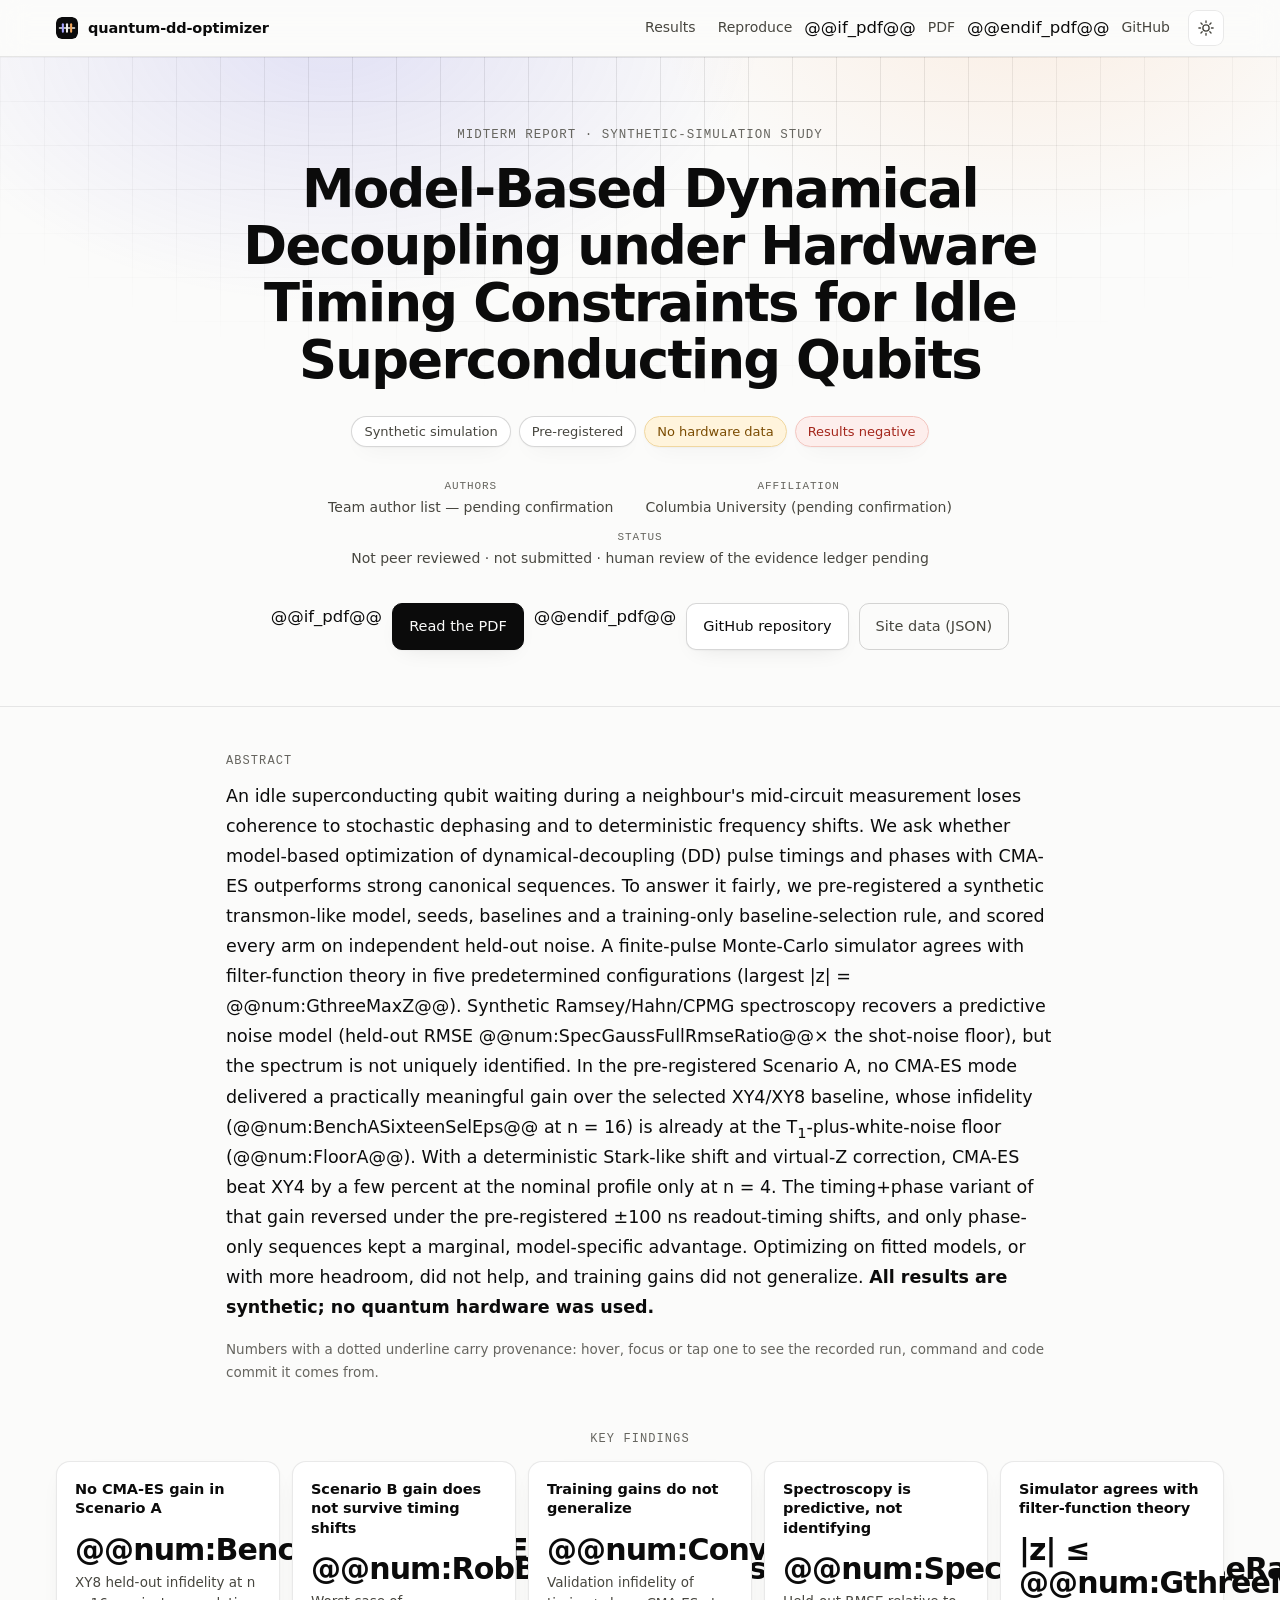
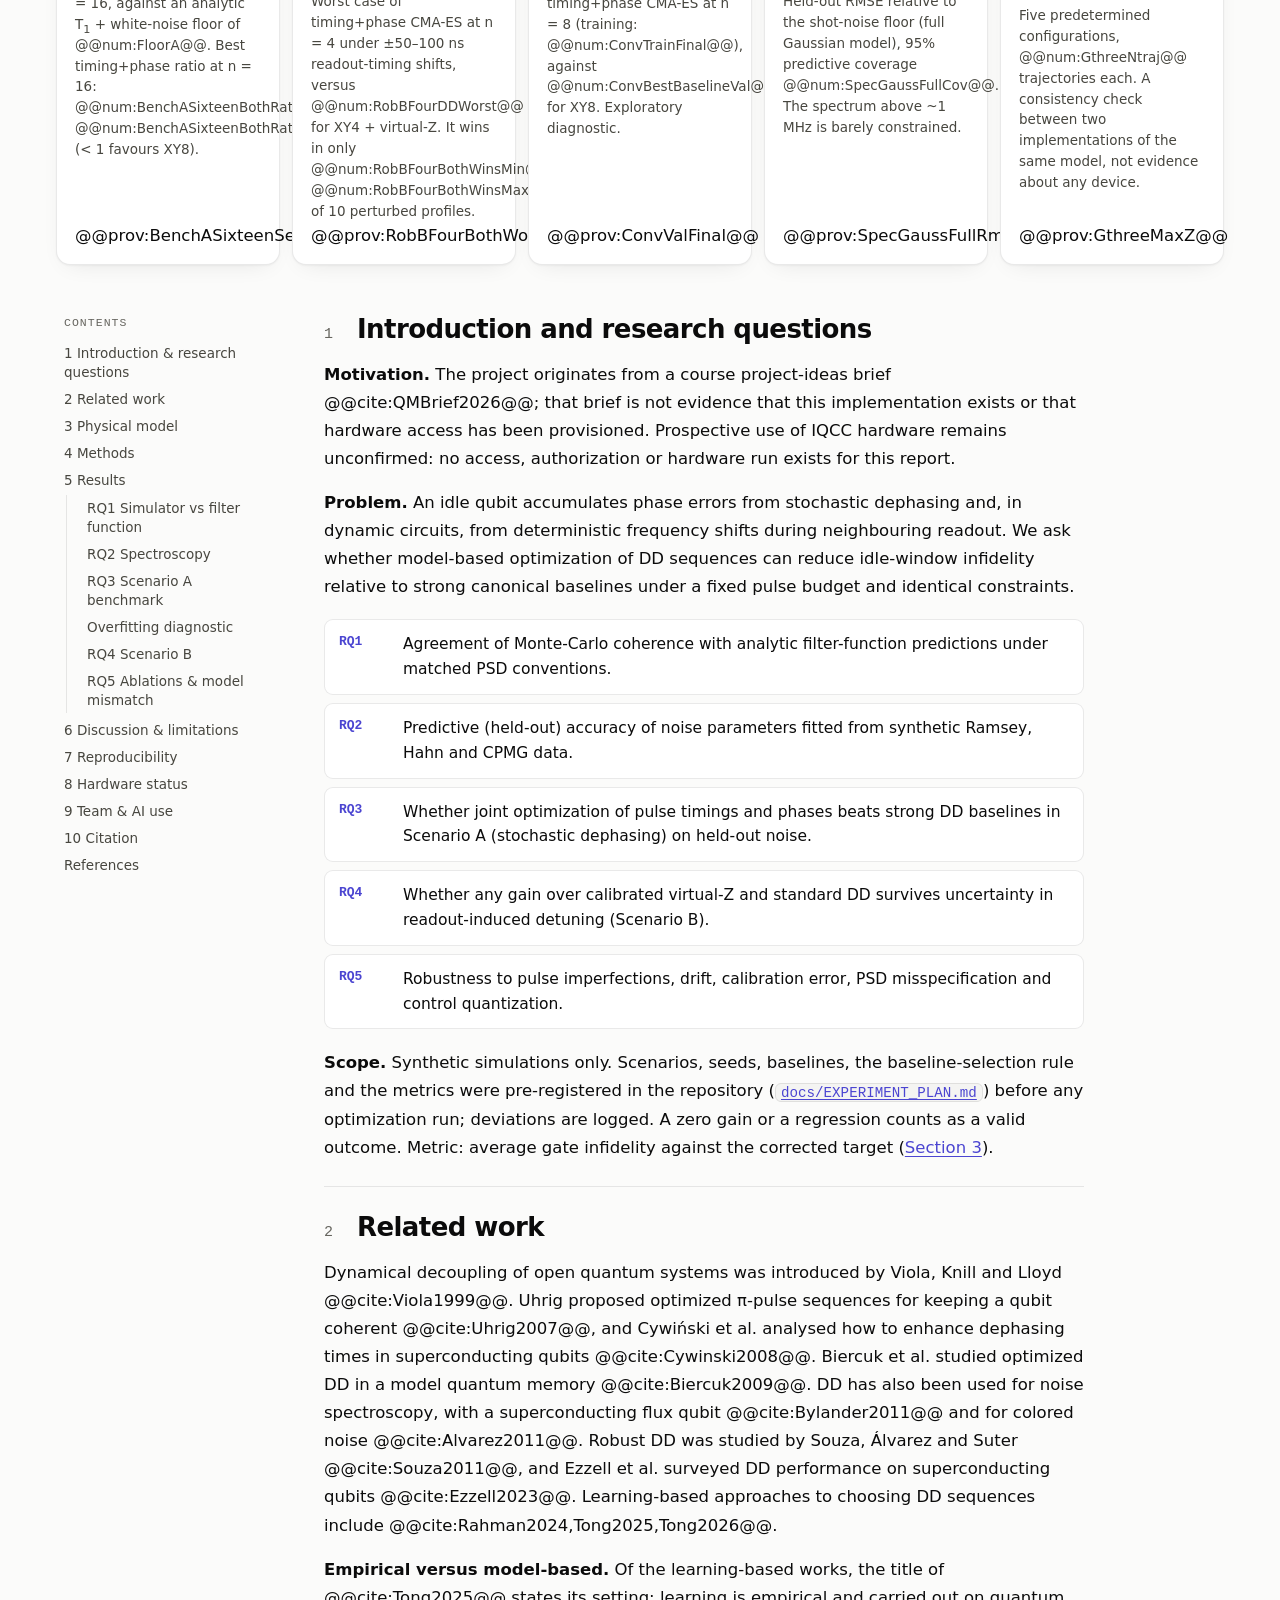
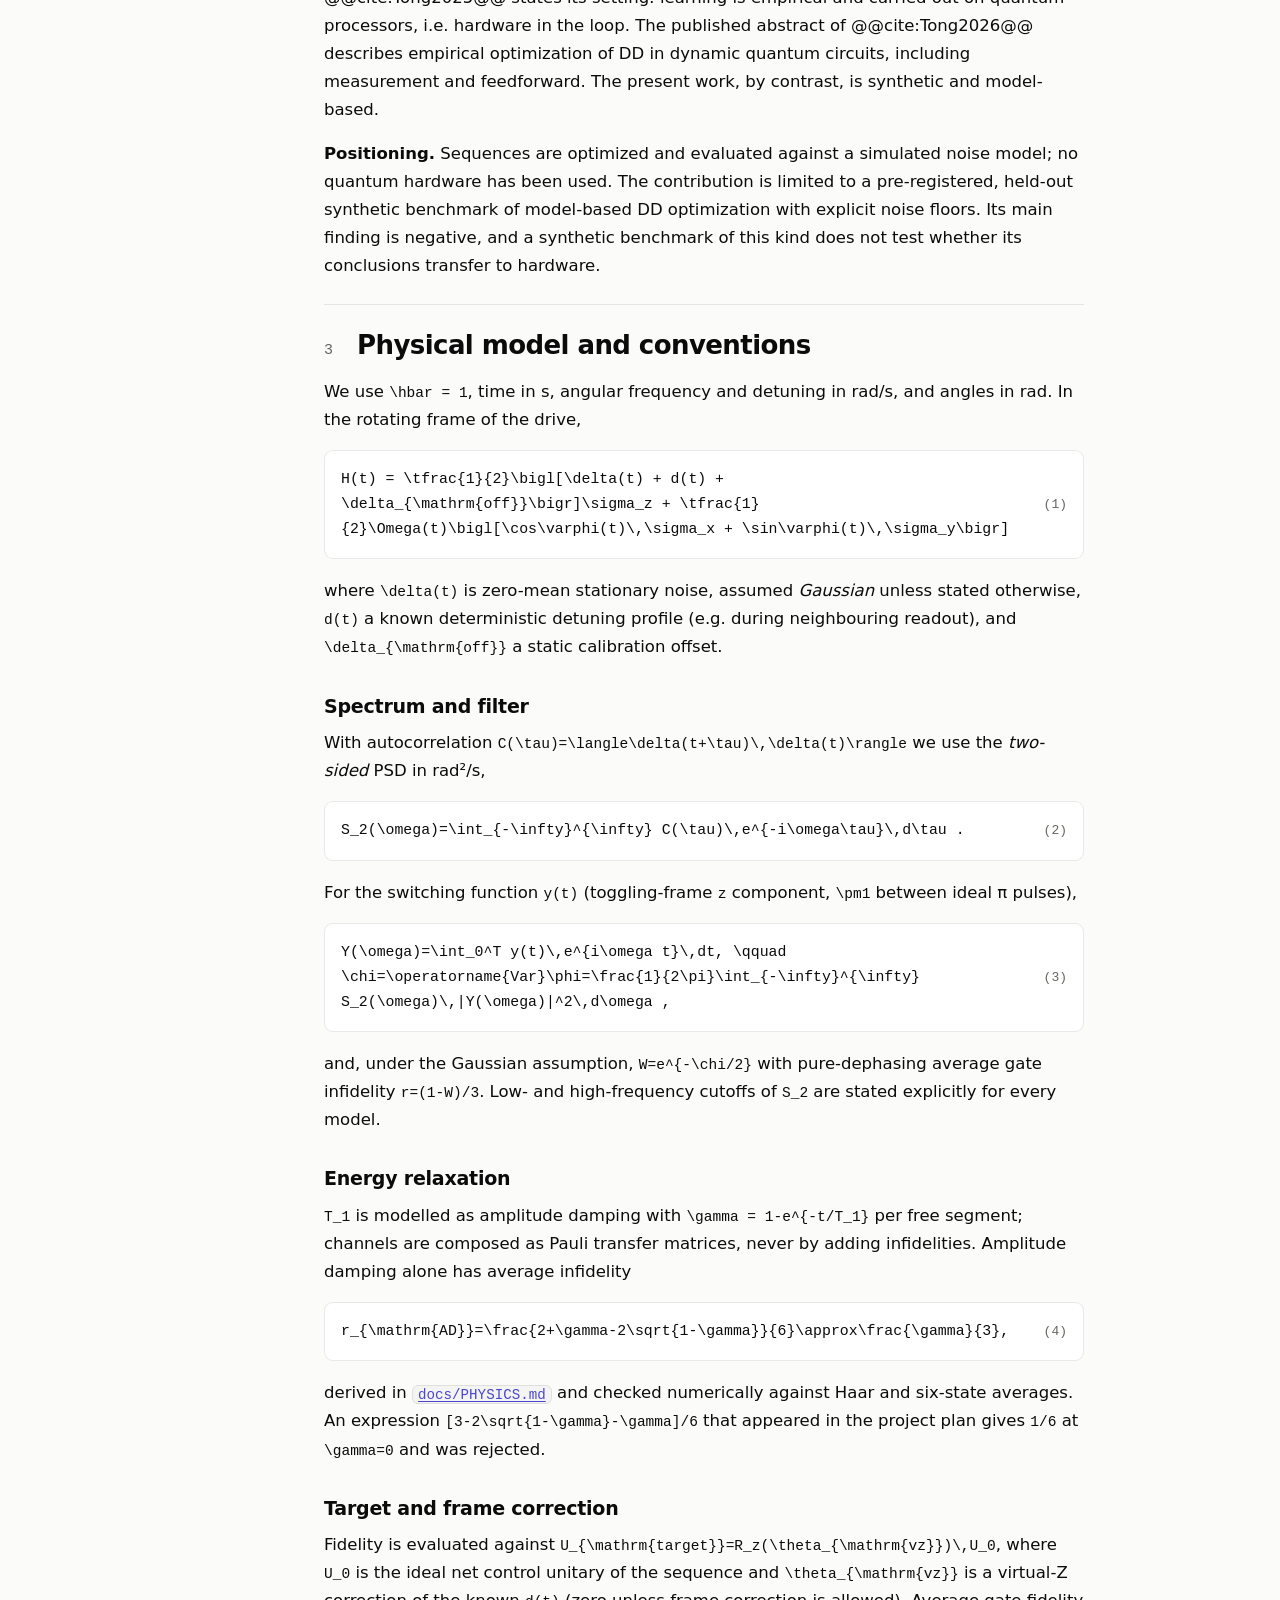
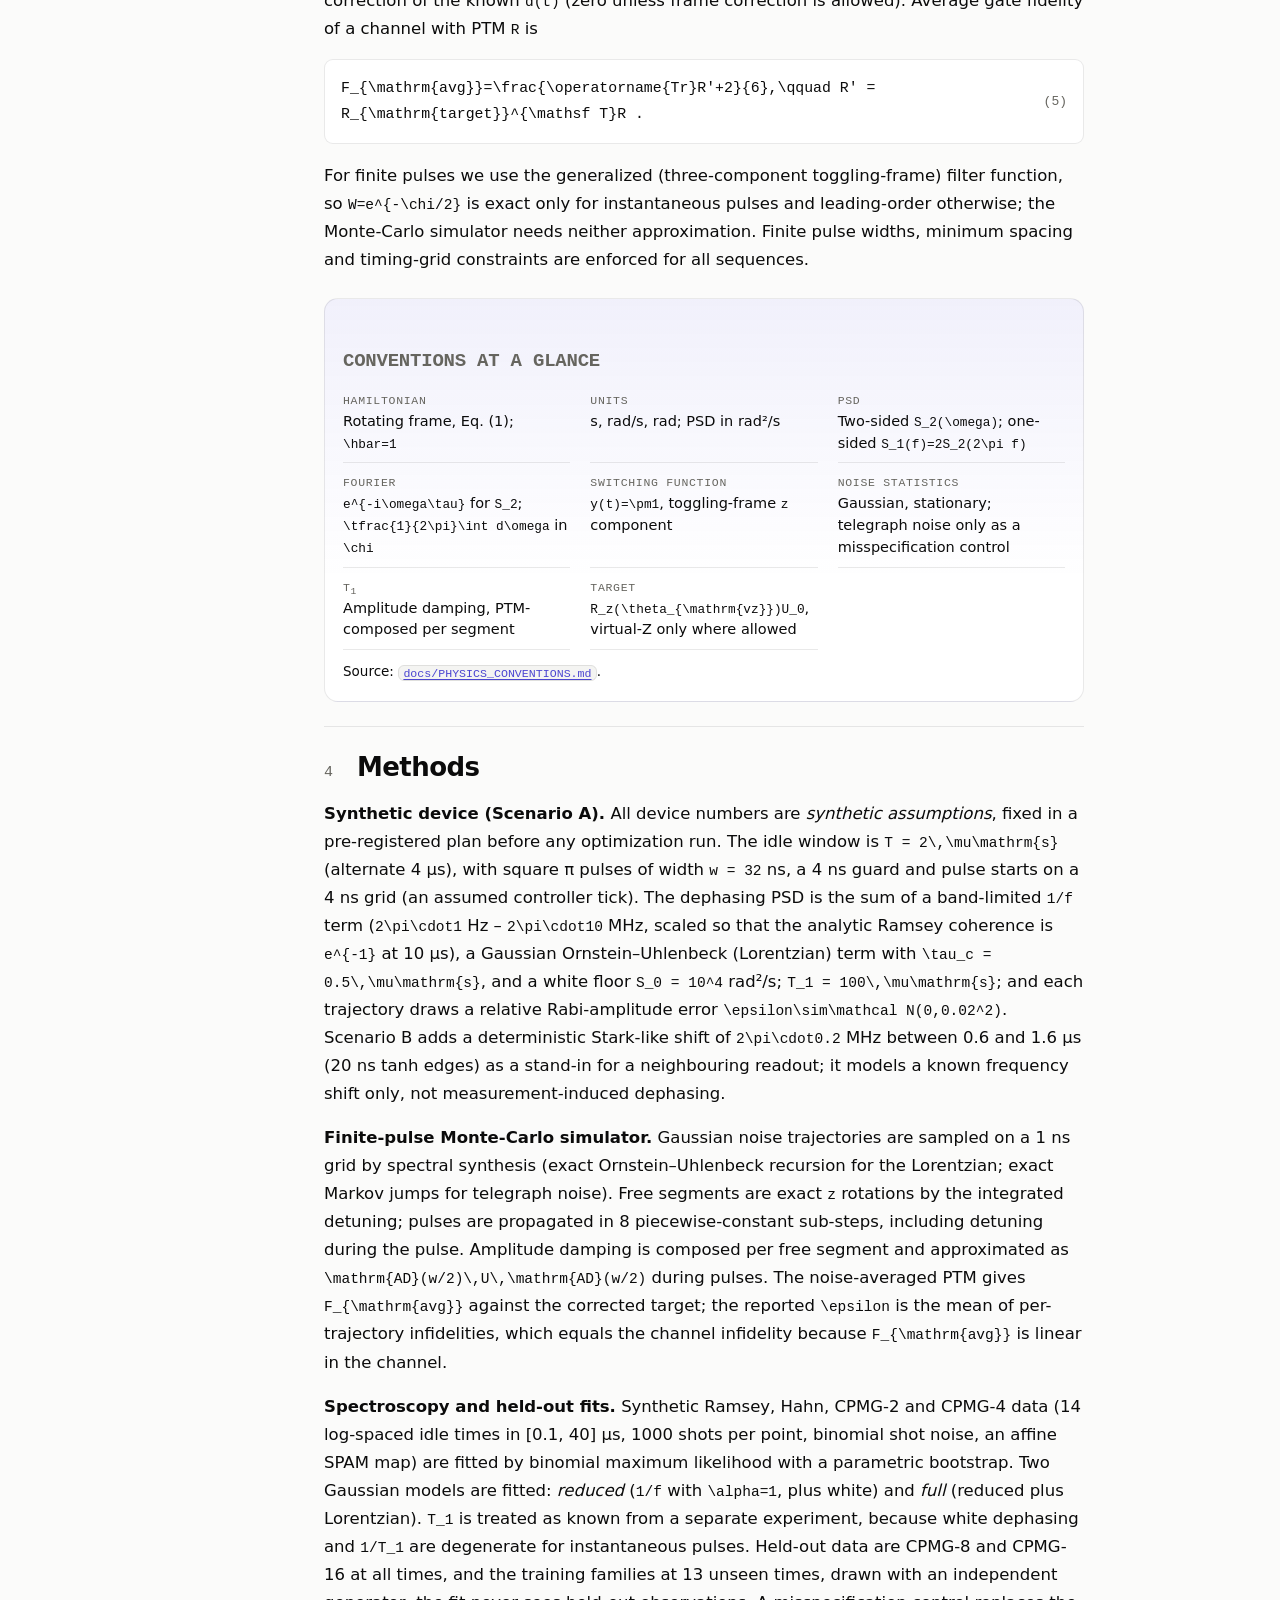
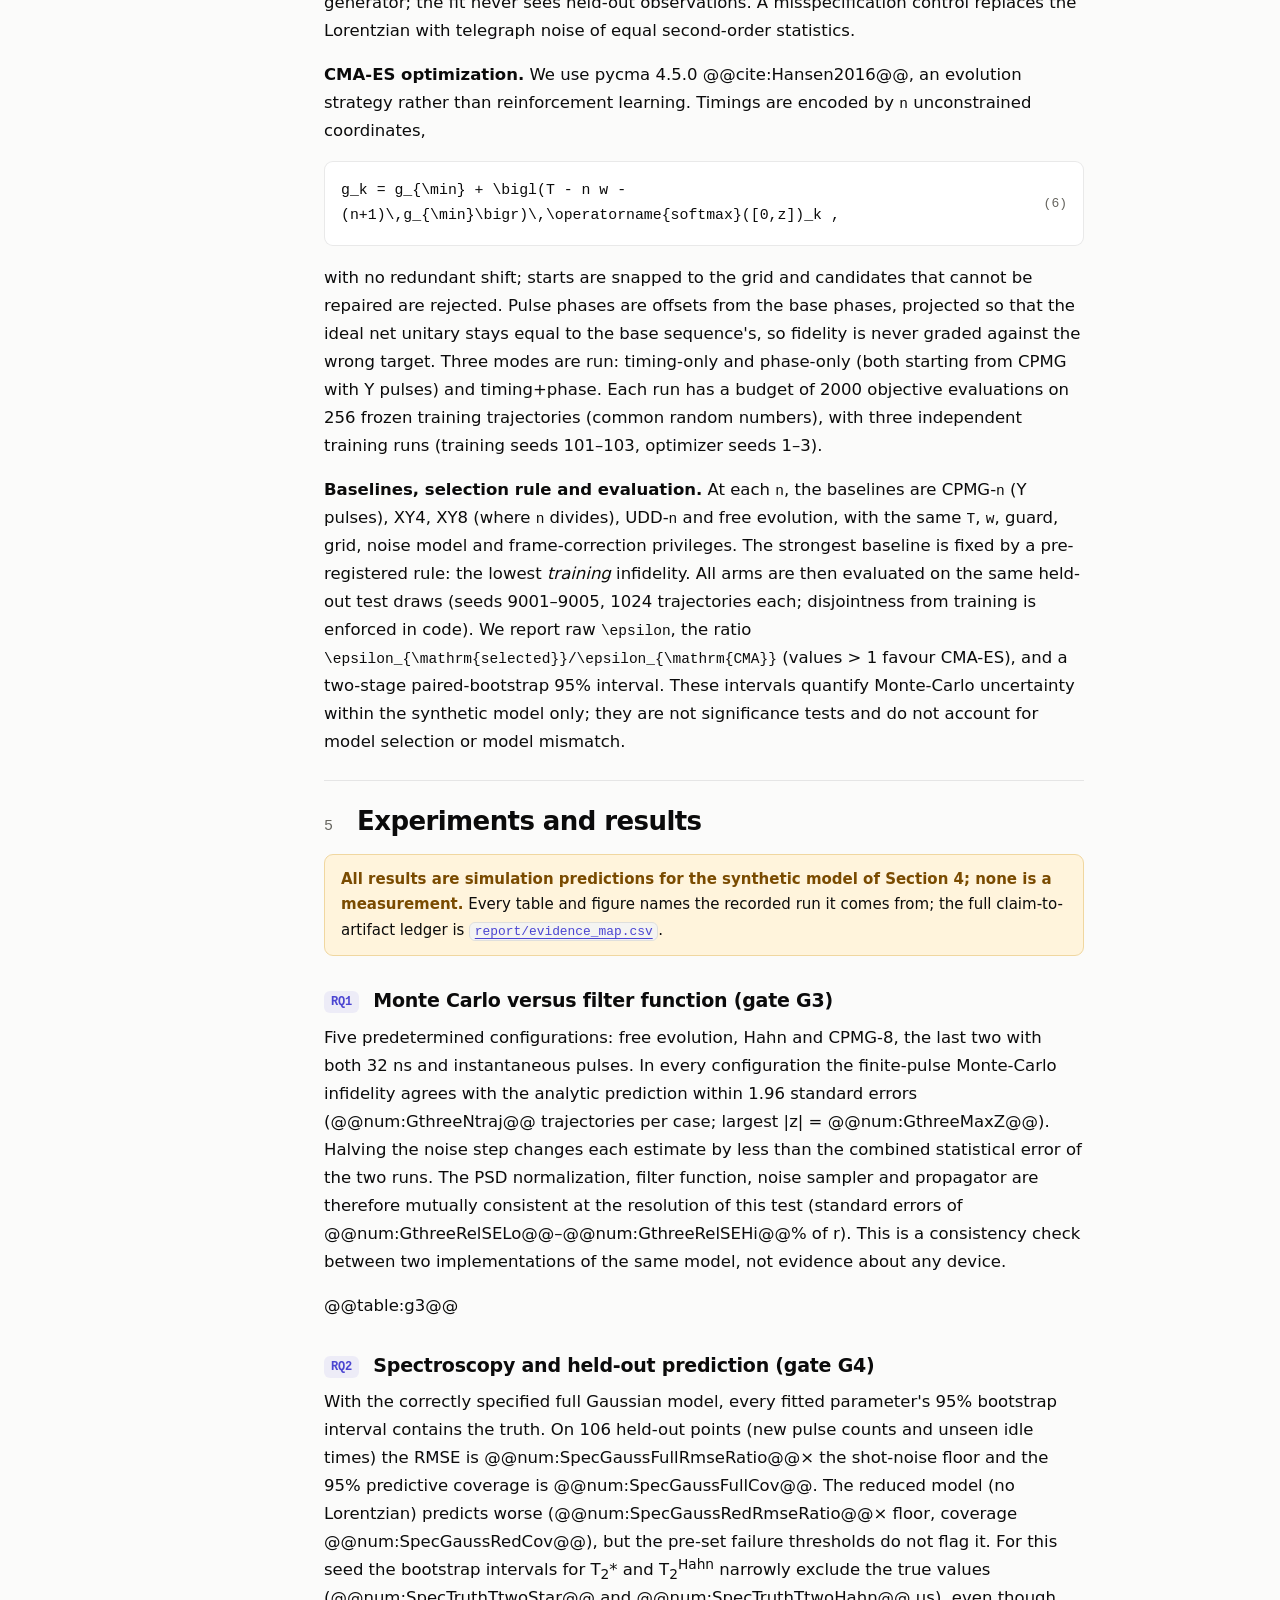
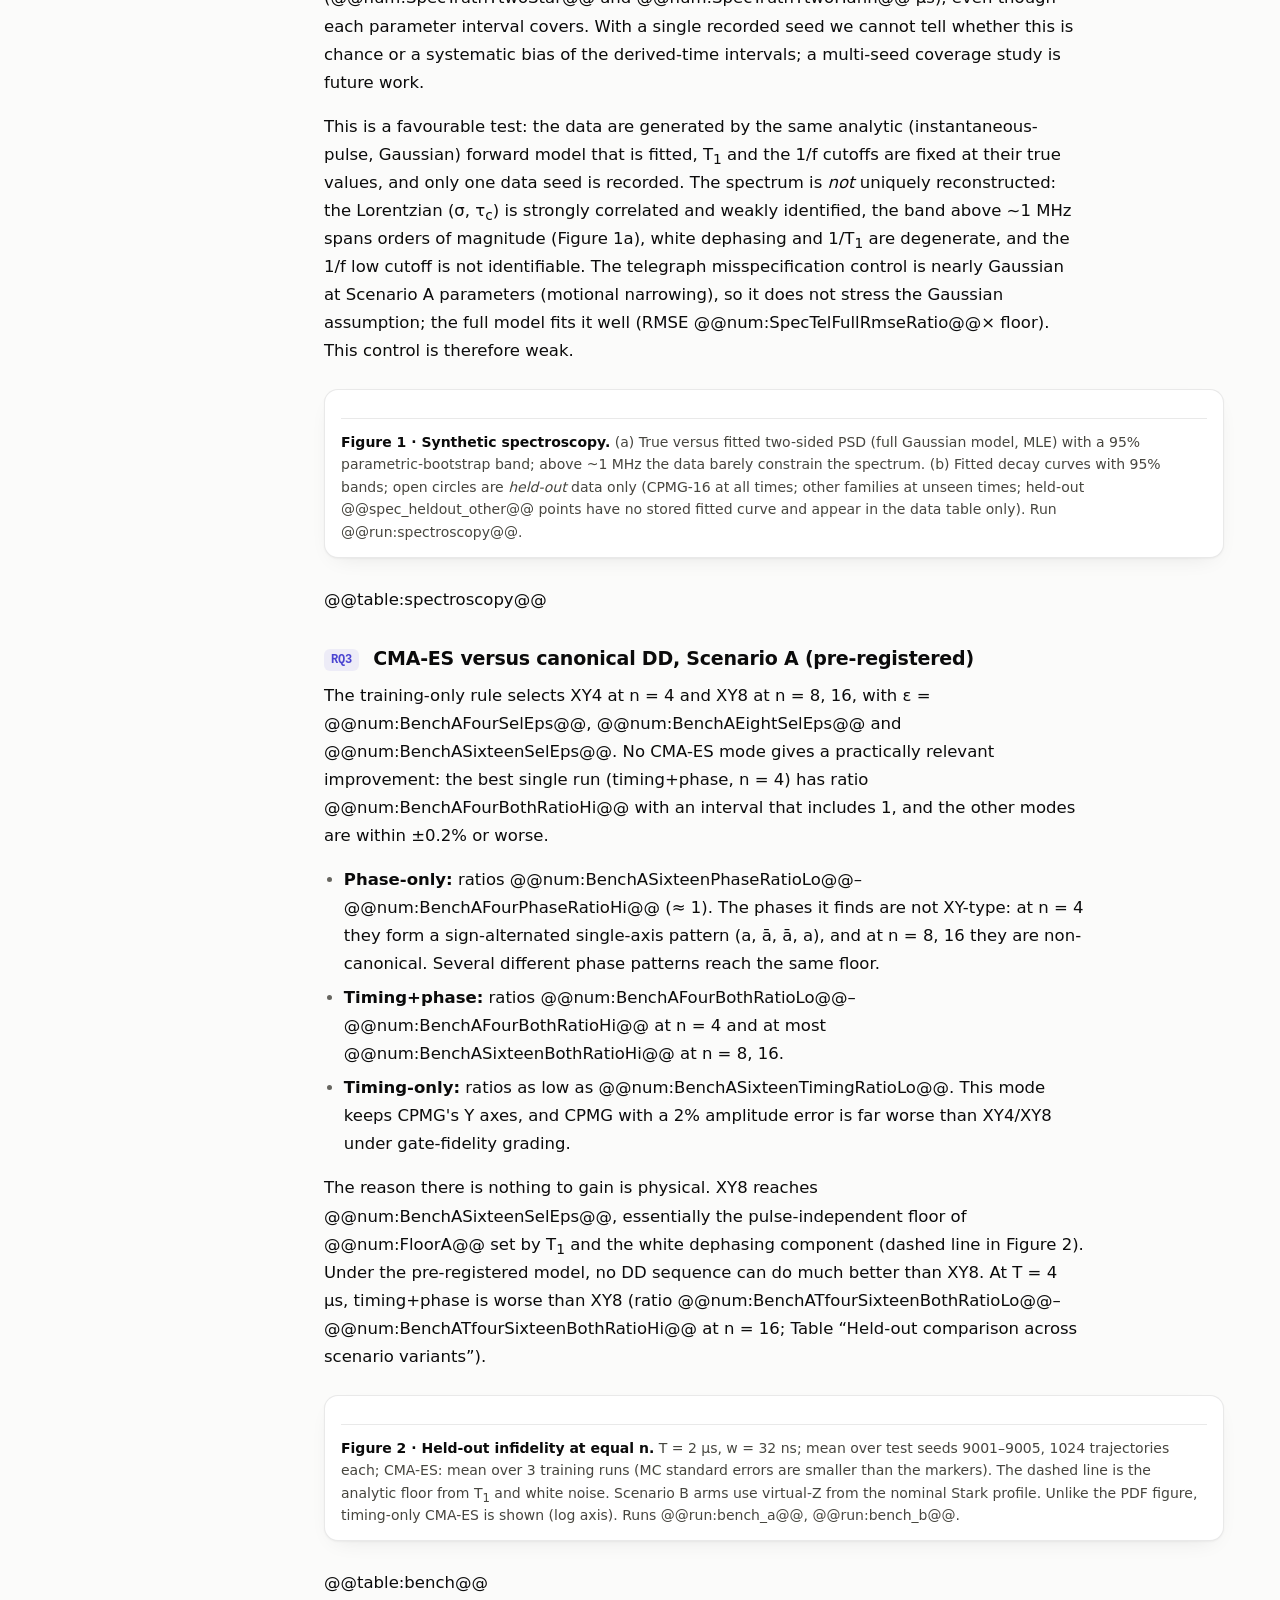
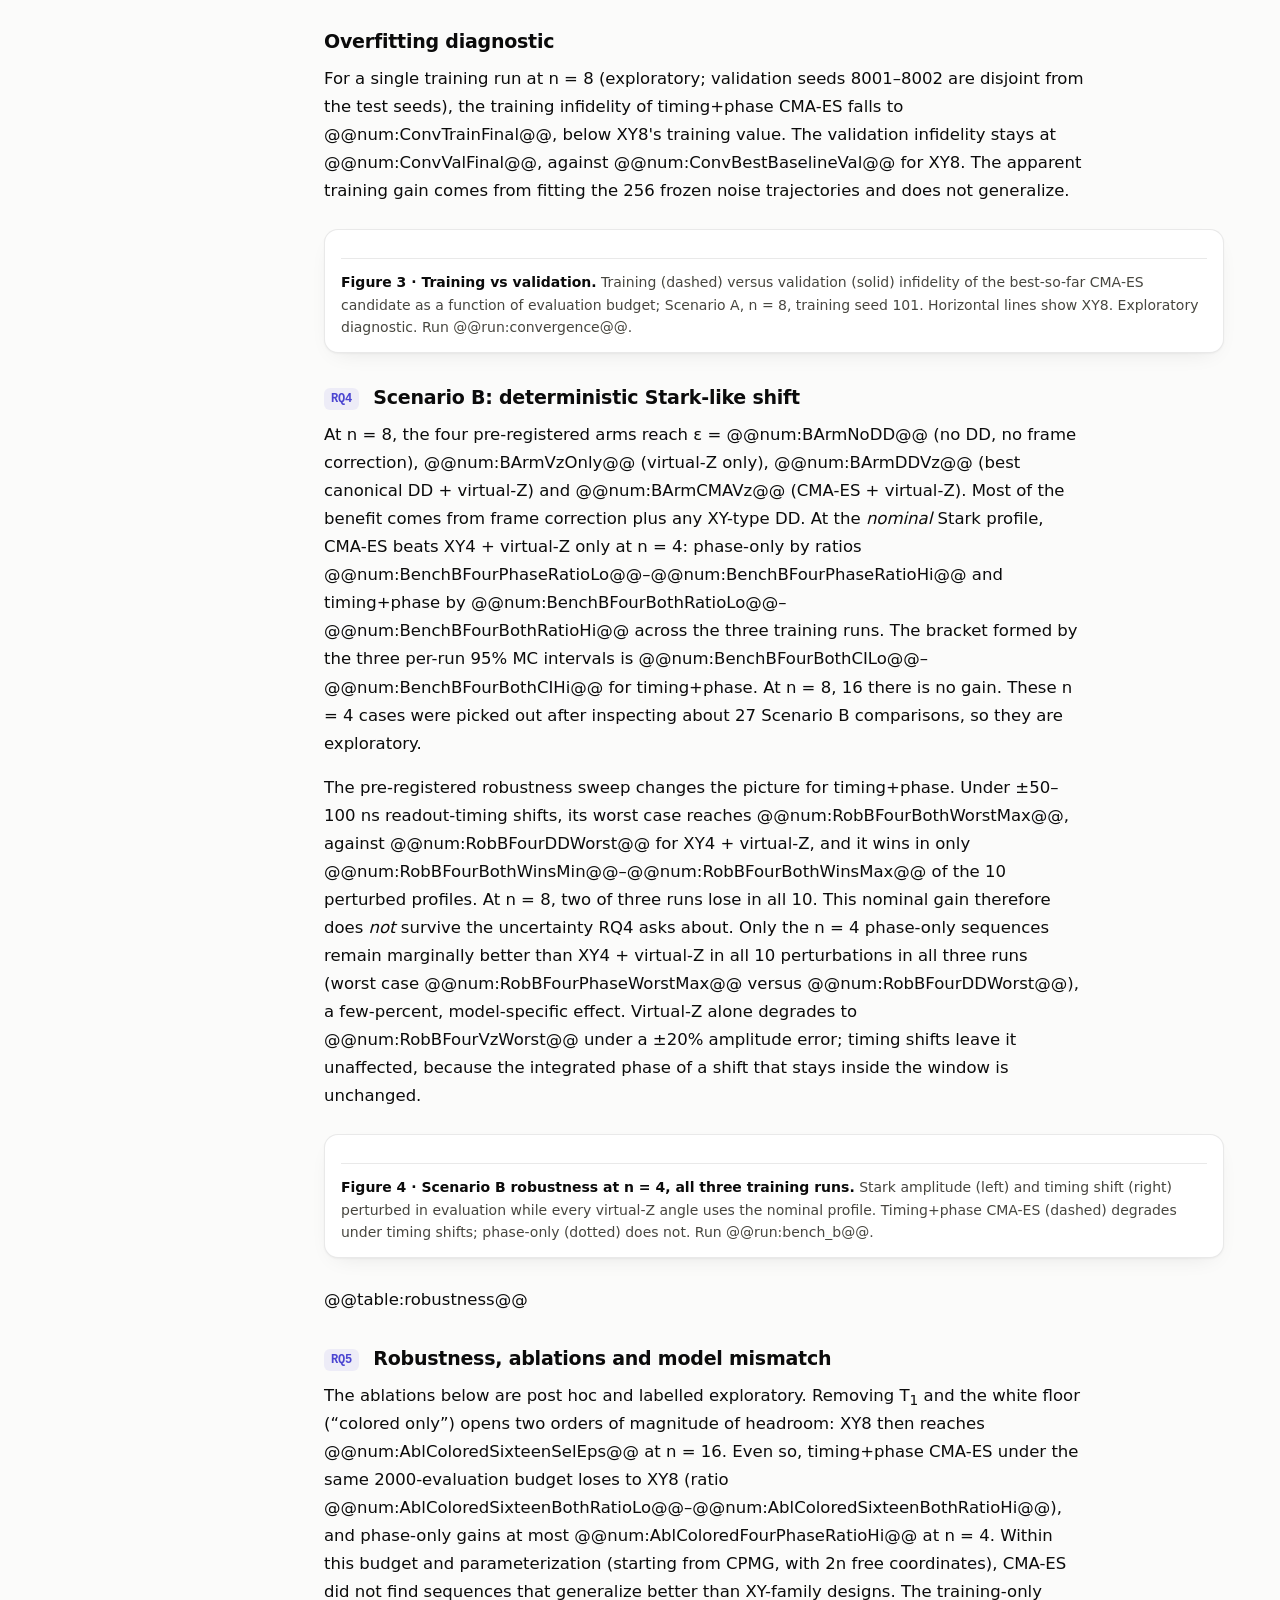
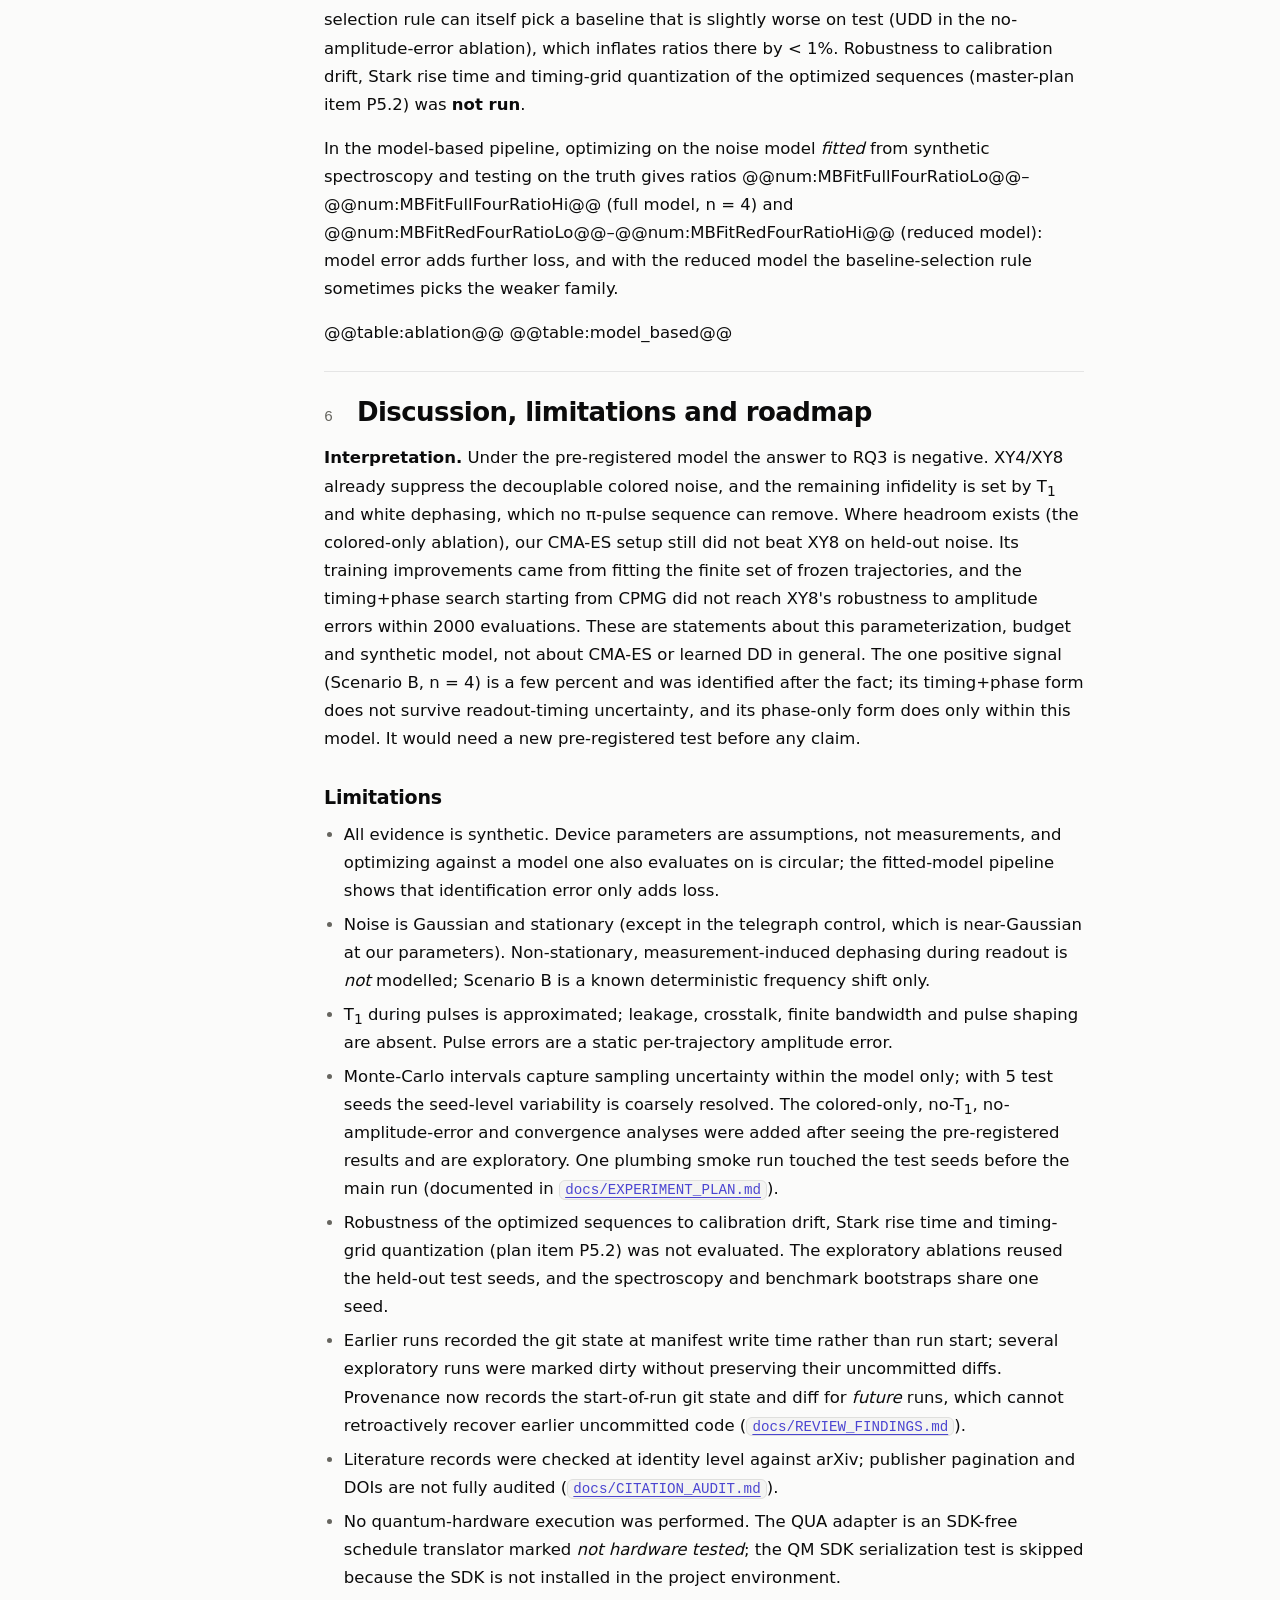
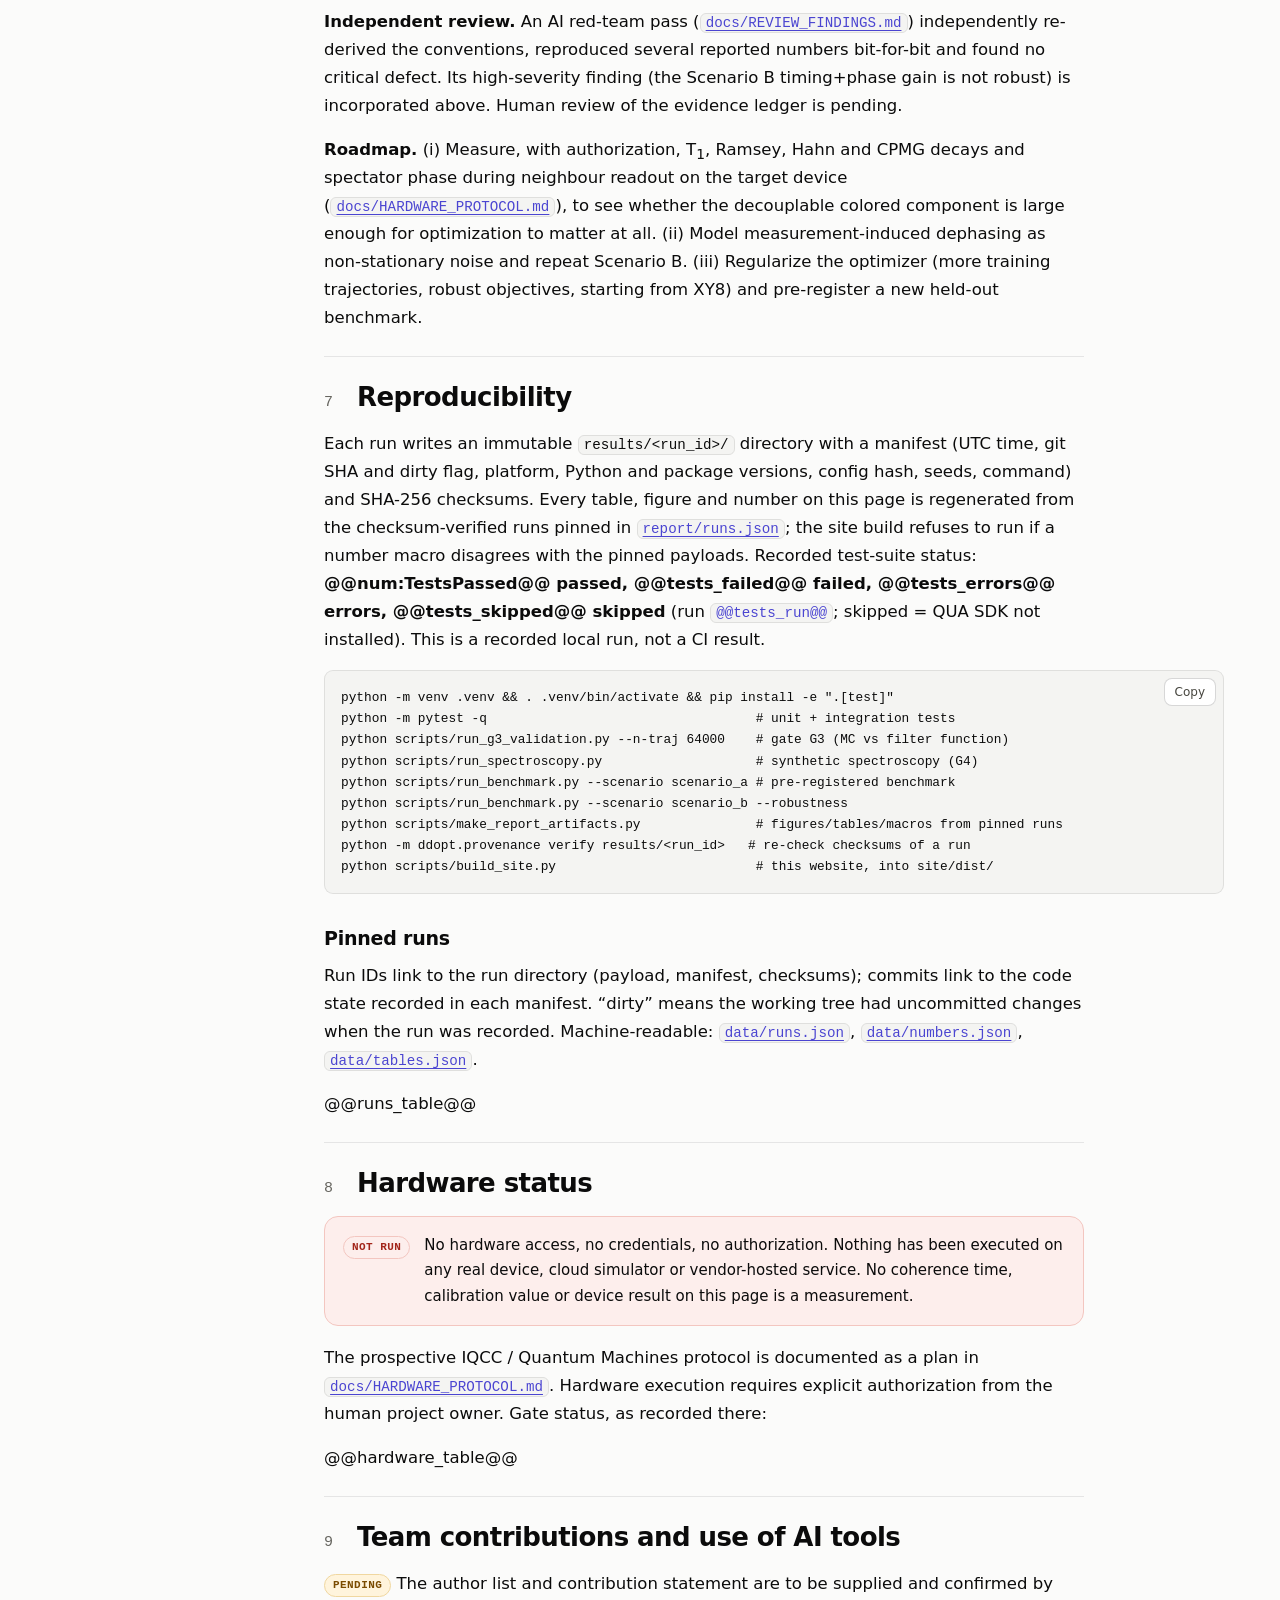
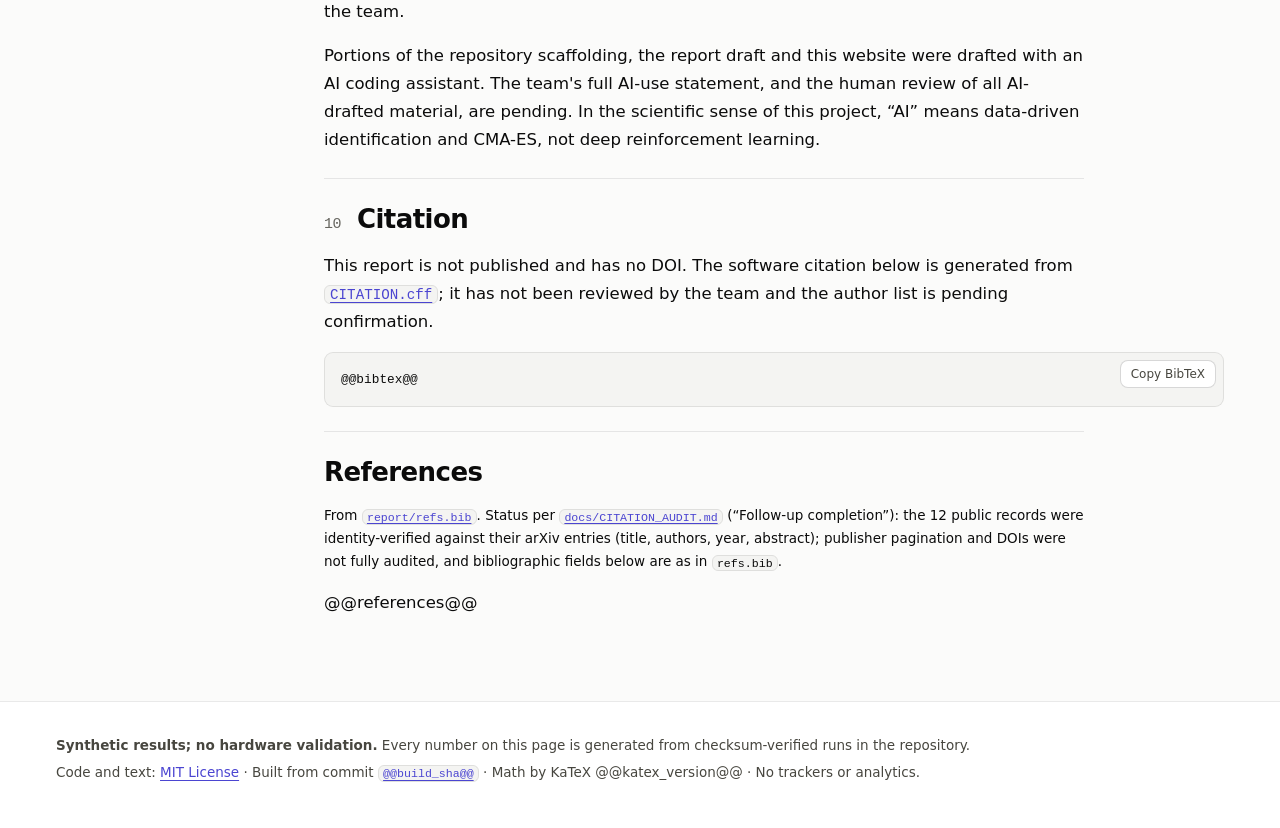
==== site/src/index.html @ d57b682a "site: online paper generated from pinned runs, Pages workflow and build tests scripts/build_site.py " ====
<!doctype html>
<html lang="en">
<head>
<meta charset="utf-8">
<meta name="viewport" content="width=device-width, initial-scale=1">
<title>@@title@@</title>
<meta name="description" content="@@description@@">
<meta http-equiv="Content-Security-Policy" content="default-src 'self'; script-src 'self' https://cdn.jsdelivr.net; style-src 'self' 'unsafe-inline' https://cdn.jsdelivr.net https://fonts.googleapis.com; font-src 'self' https://cdn.jsdelivr.net https://fonts.gstatic.com; img-src 'self' data:; connect-src 'self'; object-src 'none'; base-uri 'self'; form-action 'none'">
<meta name="referrer" content="strict-origin-when-cross-origin">
<meta name="color-scheme" content="light dark">
<meta name="theme-color" content="#fbfbfa" media="(prefers-color-scheme: light)">
<meta name="theme-color" content="#0a0a0b" media="(prefers-color-scheme: dark)">
<link rel="canonical" href="@@site_url@@">
<link rel="icon" href="assets/favicon.svg" type="image/svg+xml">
<meta property="og:type" content="article">
<meta property="og:title" content="@@title@@">
<meta property="og:description" content="@@description@@">
<meta property="og:url" content="@@site_url@@">
<meta property="og:image" content="@@site_url@@assets/og.png">
<meta property="og:image:width" content="1200">
<meta property="og:image:height" content="630">
<meta property="og:image:alt" content="Title card: Model-based dynamical decoupling, synthetic simulation study, results negative">
<meta name="twitter:card" content="summary_large_image">
<meta name="twitter:title" content="@@title@@">
<meta name="twitter:description" content="@@description@@">
<meta name="twitter:image" content="@@site_url@@assets/og.png">
<link rel="preconnect" href="https://fonts.googleapis.com">
<link rel="preconnect" href="https://fonts.gstatic.com" crossorigin>
<link rel="stylesheet" href="https://fonts.googleapis.com/css2?family=Inter:wght@400;500;600;700&amp;family=JetBrains+Mono:wght@400;500&amp;display=swap">
<link rel="stylesheet" href="@@katex_css@@" integrity="@@katex_css_sri@@" crossorigin="anonymous">
<link rel="stylesheet" href="assets/style.css">
<script src="assets/theme.js"></script>
<script defer src="@@katex_js@@" integrity="@@katex_js_sri@@" crossorigin="anonymous"></script>
<script defer src="assets/charts.js"></script>
<script defer src="assets/app.js"></script>
</head>
<body>
<a class="skip" href="#article">Skip to content</a>

<header class="topbar">
  <div class="topbar-inner">
    <a class="brand" href="#top" aria-label="Back to top">
      <img src="assets/favicon.svg" width="22" height="22" alt="">
      <span>quantum-dd-optimizer</span>
    </a>
    <nav class="topnav" aria-label="Site">
      <a href="#results">Results</a>
      <a href="#reproducibility">Reproduce</a>
      @@if_pdf@@<a href="paper.pdf">PDF</a>@@endif_pdf@@
      <a href="@@repo_url@@">GitHub</a>
      <button class="theme-toggle" type="button" aria-label="Toggle dark mode" title="Toggle light / dark">
        <svg class="i-sun" viewBox="0 0 24 24" width="18" height="18" aria-hidden="true"><circle cx="12" cy="12" r="4.2" fill="none" stroke="currentColor" stroke-width="1.8"/><path d="M12 2.5v2.2M12 19.3v2.2M2.5 12h2.2M19.3 12h2.2M5.3 5.3l1.6 1.6M17.1 17.1l1.6 1.6M5.3 18.7l1.6-1.6M17.1 6.9l1.6-1.6" stroke="currentColor" stroke-width="1.8" stroke-linecap="round"/></svg>
        <svg class="i-moon" viewBox="0 0 24 24" width="18" height="18" aria-hidden="true"><path d="M20 14.2A8 8 0 0 1 9.8 4a8 8 0 1 0 10.2 10.2z" fill="none" stroke="currentColor" stroke-width="1.8" stroke-linejoin="round"/></svg>
      </button>
    </nav>
  </div>
</header>

<main id="top">
<section class="hero" aria-labelledby="paper-title">
  <div class="hero-inner">
    <p class="eyebrow">Midterm report · synthetic-simulation study</p>
    <h1 id="paper-title">Model-Based Dynamical Decoupling under Hardware Timing Constraints for Idle Superconducting Qubits</h1>
    <ul class="badges" aria-label="Study status">
      <li class="badge">Synthetic simulation</li>
      <li class="badge">Pre-registered</li>
      <li class="badge badge-warn">No hardware data</li>
      <li class="badge badge-neg">Results negative</li>
    </ul>
    <dl class="meta">
      <div><dt>Authors</dt><dd>Team author list — pending confirmation</dd></div>
      <div><dt>Affiliation</dt><dd>Columbia University (pending confirmation)</dd></div>
      <div><dt>Status</dt><dd>Not peer reviewed · not submitted · human review of the evidence ledger pending</dd></div>
    </dl>
    <div class="actions">
      @@if_pdf@@<a class="btn btn-primary" href="paper.pdf">Read the PDF</a>@@endif_pdf@@
      <a class="btn" href="@@repo_url@@">GitHub repository</a>
      <a class="btn btn-ghost" href="data/build.json">Site data (JSON)</a>
    </div>
  </div>
</section>

<section class="abstract-wrap" aria-labelledby="abstract-h">
  <div class="abstract">
    <h2 id="abstract-h" class="label">Abstract</h2>
    <p>An idle superconducting qubit waiting during a neighbour's mid-circuit measurement loses coherence to stochastic dephasing and to deterministic frequency shifts. We ask whether model-based optimization of dynamical-decoupling (DD) pulse timings and phases with CMA-ES outperforms strong canonical sequences. To answer it fairly, we pre-registered a synthetic transmon-like model, seeds, baselines and a training-only baseline-selection rule, and scored every arm on independent held-out noise. A finite-pulse Monte-Carlo simulator agrees with filter-function theory in five predetermined configurations (largest |z| = @@num:GthreeMaxZ@@). Synthetic Ramsey/Hahn/CPMG spectroscopy recovers a predictive noise model (held-out RMSE @@num:SpecGaussFullRmseRatio@@× the shot-noise floor), but the spectrum is not uniquely identified. In the pre-registered Scenario A, no CMA-ES mode delivered a practically meaningful gain over the selected XY4/XY8 baseline, whose infidelity (@@num:BenchASixteenSelEps@@ at n = 16) is already at the T<sub>1</sub>-plus-white-noise floor (@@num:FloorA@@). With a deterministic Stark-like shift and virtual-Z correction, CMA-ES beat XY4 by a few percent at the nominal profile only at n = 4. The timing+phase variant of that gain reversed under the pre-registered ±100 ns readout-timing shifts, and only phase-only sequences kept a marginal, model-specific advantage. Optimizing on fitted models, or with more headroom, did not help, and training gains did not generalize. <strong>All results are synthetic; no quantum hardware was used.</strong></p>
    <p class="hint">Numbers with a dotted underline carry provenance: hover, focus or tap one to see the recorded run, command and code commit it comes from.</p>
  </div>
</section>

<section class="findings" aria-labelledby="findings-h">
  <h2 id="findings-h" class="section-kicker">Key findings</h2>
  <div class="cards">
    <article class="card">
      <h3>No CMA-ES gain in Scenario A</h3>
      <p class="card-value">@@num:BenchASixteenSelEps@@</p>
      <p class="card-sub">XY8 held-out infidelity at n = 16, against an analytic T<sub>1</sub> + white-noise floor of @@num:FloorA@@. Best timing+phase ratio at n = 16: @@num:BenchASixteenBothRatioLo@@–@@num:BenchASixteenBothRatioHi@@ (&lt; 1 favours XY8).</p>
      @@prov:BenchASixteenSelEps@@
    </article>
    <article class="card">
      <h3>Scenario B gain does not survive timing shifts</h3>
      <p class="card-value">@@num:RobBFourBothWorstMax@@</p>
      <p class="card-sub">Worst case of timing+phase CMA-ES at n = 4 under ±50–100 ns readout-timing shifts, versus @@num:RobBFourDDWorst@@ for XY4 + virtual-Z. It wins in only @@num:RobBFourBothWinsMin@@–@@num:RobBFourBothWinsMax@@ of 10 perturbed profiles.</p>
      @@prov:RobBFourBothWorstMax@@
    </article>
    <article class="card">
      <h3>Training gains do not generalize</h3>
      <p class="card-value">@@num:ConvValFinal@@</p>
      <p class="card-sub">Validation infidelity of timing+phase CMA-ES at n = 8 (training: @@num:ConvTrainFinal@@), against @@num:ConvBestBaselineVal@@ for XY8. Exploratory diagnostic.</p>
      @@prov:ConvValFinal@@
    </article>
    <article class="card">
      <h3>Spectroscopy is predictive, not identifying</h3>
      <p class="card-value">@@num:SpecGaussFullRmseRatio@@×</p>
      <p class="card-sub">Held-out RMSE relative to the shot-noise floor (full Gaussian model), 95% predictive coverage @@num:SpecGaussFullCov@@. The spectrum above ~1 MHz is barely constrained.</p>
      @@prov:SpecGaussFullRmseRatio@@
    </article>
    <article class="card">
      <h3>Simulator agrees with filter-function theory</h3>
      <p class="card-value">|z| ≤ @@num:GthreeMaxZ@@</p>
      <p class="card-sub">Five predetermined configurations, @@num:GthreeNtraj@@ trajectories each. A consistency check between two implementations of the same model, not evidence about any device.</p>
      @@prov:GthreeMaxZ@@
    </article>
  </div>
</section>

<div class="layout">
  <aside class="toc-col">
    <details class="toc" open>
      <summary>Contents</summary>
      <nav aria-label="Table of contents">
        <ol>
          <li><a href="#introduction">1 Introduction &amp; research questions</a></li>
          <li><a href="#related">2 Related work</a></li>
          <li><a href="#model">3 Physical model</a></li>
          <li><a href="#methods">4 Methods</a></li>
          <li><a href="#results">5 Results</a>
            <ol>
              <li><a href="#rq1">RQ1 Simulator vs filter function</a></li>
              <li><a href="#rq2">RQ2 Spectroscopy</a></li>
              <li><a href="#rq3">RQ3 Scenario A benchmark</a></li>
              <li><a href="#overfitting">Overfitting diagnostic</a></li>
              <li><a href="#rq4">RQ4 Scenario B</a></li>
              <li><a href="#rq5">RQ5 Ablations &amp; model mismatch</a></li>
            </ol>
          </li>
          <li><a href="#discussion">6 Discussion &amp; limitations</a></li>
          <li><a href="#reproducibility">7 Reproducibility</a></li>
          <li><a href="#hardware">8 Hardware status</a></li>
          <li><a href="#team">9 Team &amp; AI use</a></li>
          <li><a href="#citation">10 Citation</a></li>
          <li><a href="#references">References</a></li>
        </ol>
      </nav>
    </details>
  </aside>

  <article id="article" class="paper">

<section id="introduction" aria-labelledby="introduction-h">
  <h2 id="introduction-h"><span class="sec-n">1</span>Introduction and research questions</h2>
  <p><strong>Motivation.</strong> The project originates from a course project-ideas brief @@cite:QMBrief2026@@; that brief is not evidence that this implementation exists or that hardware access has been provisioned. Prospective use of IQCC hardware remains unconfirmed: no access, authorization or hardware run exists for this report.</p>
  <p><strong>Problem.</strong> An idle qubit accumulates phase errors from stochastic dephasing and, in dynamic circuits, from deterministic frequency shifts during neighbouring readout. We ask whether model-based optimization of DD sequences can reduce idle-window infidelity relative to strong canonical baselines under a fixed pulse budget and identical constraints.</p>
  <dl class="rq-list">
    <div><dt>RQ1</dt><dd>Agreement of Monte-Carlo coherence with analytic filter-function predictions under matched PSD conventions.</dd></div>
    <div><dt>RQ2</dt><dd>Predictive (held-out) accuracy of noise parameters fitted from synthetic Ramsey, Hahn and CPMG data.</dd></div>
    <div><dt>RQ3</dt><dd>Whether joint optimization of pulse timings and phases beats strong DD baselines in Scenario A (stochastic dephasing) on held-out noise.</dd></div>
    <div><dt>RQ4</dt><dd>Whether any gain over calibrated virtual-Z and standard DD survives uncertainty in readout-induced detuning (Scenario B).</dd></div>
    <div><dt>RQ5</dt><dd>Robustness to pulse imperfections, drift, calibration error, PSD misspecification and control quantization.</dd></div>
  </dl>
  <p><strong>Scope.</strong> Synthetic simulations only. Scenarios, seeds, baselines, the baseline-selection rule and the metrics were pre-registered in the repository (<a href="@@gh:docs/EXPERIMENT_PLAN.md@@"><code>docs/EXPERIMENT_PLAN.md</code></a>) before any optimization run; deviations are logged. A zero gain or a regression counts as a valid outcome. Metric: average gate infidelity against the corrected target (<a href="#model">Section 3</a>).</p>
</section>

<section id="related" aria-labelledby="related-h">
  <h2 id="related-h"><span class="sec-n">2</span>Related work</h2>
  <p>Dynamical decoupling of open quantum systems was introduced by Viola, Knill and Lloyd @@cite:Viola1999@@. Uhrig proposed optimized π-pulse sequences for keeping a qubit coherent @@cite:Uhrig2007@@, and Cywiński et al. analysed how to enhance dephasing times in superconducting qubits @@cite:Cywinski2008@@. Biercuk et al. studied optimized DD in a model quantum memory @@cite:Biercuk2009@@. DD has also been used for noise spectroscopy, with a superconducting flux qubit @@cite:Bylander2011@@ and for colored noise @@cite:Alvarez2011@@. Robust DD was studied by Souza, Álvarez and Suter @@cite:Souza2011@@, and Ezzell et al. surveyed DD performance on superconducting qubits @@cite:Ezzell2023@@. Learning-based approaches to choosing DD sequences include @@cite:Rahman2024,Tong2025,Tong2026@@.</p>
  <p><strong>Empirical versus model-based.</strong> Of the learning-based works, the title of @@cite:Tong2025@@ states its setting: learning is empirical and carried out on quantum processors, i.e. hardware in the loop. The published abstract of @@cite:Tong2026@@ describes empirical optimization of DD in dynamic quantum circuits, including measurement and feedforward. The present work, by contrast, is synthetic and model-based.</p>
  <p><strong>Positioning.</strong> Sequences are optimized and evaluated against a simulated noise model; no quantum hardware has been used. The contribution is limited to a pre-registered, held-out synthetic benchmark of model-based DD optimization with explicit noise floors. Its main finding is negative, and a synthetic benchmark of this kind does not test whether its conclusions transfer to hardware.</p>
</section>

<section id="model" aria-labelledby="model-h">
  <h2 id="model-h"><span class="sec-n">3</span>Physical model and conventions</h2>
  <p>We use <span class="tex">\hbar = 1</span>, time in s, angular frequency and detuning in rad/s, and angles in rad. In the rotating frame of the drive,</p>
  <div class="eq" id="eq-h"><div class="tex-display">H(t) = \tfrac{1}{2}\bigl[\delta(t) + d(t) + \delta_{\mathrm{off}}\bigr]\sigma_z + \tfrac{1}{2}\Omega(t)\bigl[\cos\varphi(t)\,\sigma_x + \sin\varphi(t)\,\sigma_y\bigr]</div><span class="eq-n">(1)</span></div>
  <p>where <span class="tex">\delta(t)</span> is zero-mean stationary noise, assumed <em>Gaussian</em> unless stated otherwise, <span class="tex">d(t)</span> a known deterministic detuning profile (e.g. during neighbouring readout), and <span class="tex">\delta_{\mathrm{off}}</span> a static calibration offset.</p>
  <h3>Spectrum and filter</h3>
  <p>With autocorrelation <span class="tex">C(\tau)=\langle\delta(t+\tau)\,\delta(t)\rangle</span> we use the <em>two-sided</em> PSD in rad²/s,</p>
  <div class="eq"><div class="tex-display">S_2(\omega)=\int_{-\infty}^{\infty} C(\tau)\,e^{-i\omega\tau}\,d\tau .</div><span class="eq-n">(2)</span></div>
  <p>For the switching function <span class="tex">y(t)</span> (toggling-frame <span class="tex">z</span> component, <span class="tex">\pm1</span> between ideal π pulses),</p>
  <div class="eq"><div class="tex-display">Y(\omega)=\int_0^T y(t)\,e^{i\omega t}\,dt, \qquad \chi=\operatorname{Var}\phi=\frac{1}{2\pi}\int_{-\infty}^{\infty} S_2(\omega)\,|Y(\omega)|^2\,d\omega ,</div><span class="eq-n">(3)</span></div>
  <p>and, under the Gaussian assumption, <span class="tex">W=e^{-\chi/2}</span> with pure-dephasing average gate infidelity <span class="tex">r=(1-W)/3</span>. Low- and high-frequency cutoffs of <span class="tex">S_2</span> are stated explicitly for every model.</p>
  <h3>Energy relaxation</h3>
  <p><span class="tex">T_1</span> is modelled as amplitude damping with <span class="tex">\gamma = 1-e^{-t/T_1}</span> per free segment; channels are composed as Pauli transfer matrices, never by adding infidelities. Amplitude damping alone has average infidelity</p>
  <div class="eq"><div class="tex-display">r_{\mathrm{AD}}=\frac{2+\gamma-2\sqrt{1-\gamma}}{6}\approx\frac{\gamma}{3},</div><span class="eq-n">(4)</span></div>
  <p>derived in <a href="@@gh:docs/PHYSICS.md@@"><code>docs/PHYSICS.md</code></a> and checked numerically against Haar and six-state averages. An expression <span class="tex">[3-2\sqrt{1-\gamma}-\gamma]/6</span> that appeared in the project plan gives <span class="tex">1/6</span> at <span class="tex">\gamma=0</span> and was rejected.</p>
  <h3>Target and frame correction</h3>
  <p>Fidelity is evaluated against <span class="tex">U_{\mathrm{target}}=R_z(\theta_{\mathrm{vz}})\,U_0</span>, where <span class="tex">U_0</span> is the ideal net control unitary of the sequence and <span class="tex">\theta_{\mathrm{vz}}</span> is a virtual-Z correction of the known <span class="tex">d(t)</span> (zero unless frame correction is allowed). Average gate fidelity of a channel with PTM <span class="tex">R</span> is</p>
  <div class="eq"><div class="tex-display">F_{\mathrm{avg}}=\frac{\operatorname{Tr}R'+2}{6},\qquad R' = R_{\mathrm{target}}^{\mathsf T}R .</div><span class="eq-n">(5)</span></div>
  <p>For finite pulses we use the generalized (three-component toggling-frame) filter function, so <span class="tex">W=e^{-\chi/2}</span> is exact only for instantaneous pulses and leading-order otherwise; the Monte-Carlo simulator needs neither approximation. Finite pulse widths, minimum spacing and timing-grid constraints are enforced for all sequences.</p>
  <aside class="conventions" aria-label="Conventions at a glance">
    <h3 class="label">Conventions at a glance</h3>
    <dl>
      <div><dt>Hamiltonian</dt><dd>Rotating frame, Eq. (1); <span class="tex">\hbar=1</span></dd></div>
      <div><dt>Units</dt><dd>s, rad/s, rad; PSD in rad²/s</dd></div>
      <div><dt>PSD</dt><dd>Two-sided <span class="tex">S_2(\omega)</span>; one-sided <span class="tex">S_1(f)=2S_2(2\pi f)</span></dd></div>
      <div><dt>Fourier</dt><dd><span class="tex">e^{-i\omega\tau}</span> for <span class="tex">S_2</span>; <span class="tex">\tfrac{1}{2\pi}\int d\omega</span> in <span class="tex">\chi</span></dd></div>
      <div><dt>Switching function</dt><dd><span class="tex">y(t)=\pm1</span>, toggling-frame <span class="tex">z</span> component</dd></div>
      <div><dt>Noise statistics</dt><dd>Gaussian, stationary; telegraph noise only as a misspecification control</dd></div>
      <div><dt>T<sub>1</sub></dt><dd>Amplitude damping, PTM-composed per segment</dd></div>
      <div><dt>Target</dt><dd><span class="tex">R_z(\theta_{\mathrm{vz}})U_0</span>, virtual-Z only where allowed</dd></div>
    </dl>
    <p class="fine">Source: <a href="@@gh:docs/PHYSICS_CONVENTIONS.md@@"><code>docs/PHYSICS_CONVENTIONS.md</code></a>.</p>
  </aside>
</section>

<section id="methods" aria-labelledby="methods-h">
  <h2 id="methods-h"><span class="sec-n">4</span>Methods</h2>
  <p><strong>Synthetic device (Scenario A).</strong> All device numbers are <em>synthetic assumptions</em>, fixed in a pre-registered plan before any optimization run. The idle window is <span class="tex">T = 2\,\mu\mathrm{s}</span> (alternate 4 µs), with square π pulses of width <span class="tex">w = 32</span> ns, a 4 ns guard and pulse starts on a 4 ns grid (an assumed controller tick). The dephasing PSD is the sum of a band-limited <span class="tex">1/f</span> term (<span class="tex">2\pi\cdot1</span> Hz – <span class="tex">2\pi\cdot10</span> MHz, scaled so that the analytic Ramsey coherence is <span class="tex">e^{-1}</span> at 10 µs), a Gaussian Ornstein–Uhlenbeck (Lorentzian) term with <span class="tex">\tau_c = 0.5\,\mu\mathrm{s}</span>, and a white floor <span class="tex">S_0 = 10^4</span> rad²/s; <span class="tex">T_1 = 100\,\mu\mathrm{s}</span>; and each trajectory draws a relative Rabi-amplitude error <span class="tex">\epsilon\sim\mathcal N(0,0.02^2)</span>. Scenario B adds a deterministic Stark-like shift of <span class="tex">2\pi\cdot0.2</span> MHz between 0.6 and 1.6 µs (20 ns tanh edges) as a stand-in for a neighbouring readout; it models a known frequency shift only, not measurement-induced dephasing.</p>
  <p><strong>Finite-pulse Monte-Carlo simulator.</strong> Gaussian noise trajectories are sampled on a 1 ns grid by spectral synthesis (exact Ornstein–Uhlenbeck recursion for the Lorentzian; exact Markov jumps for telegraph noise). Free segments are exact <span class="tex">z</span> rotations by the integrated detuning; pulses are propagated in 8 piecewise-constant sub-steps, including detuning during the pulse. Amplitude damping is composed per free segment and approximated as <span class="tex">\mathrm{AD}(w/2)\,U\,\mathrm{AD}(w/2)</span> during pulses. The noise-averaged PTM gives <span class="tex">F_{\mathrm{avg}}</span> against the corrected target; the reported <span class="tex">\epsilon</span> is the mean of per-trajectory infidelities, which equals the channel infidelity because <span class="tex">F_{\mathrm{avg}}</span> is linear in the channel.</p>
  <p><strong>Spectroscopy and held-out fits.</strong> Synthetic Ramsey, Hahn, CPMG-2 and CPMG-4 data (14 log-spaced idle times in [0.1, 40] µs, 1000 shots per point, binomial shot noise, an affine SPAM map) are fitted by binomial maximum likelihood with a parametric bootstrap. Two Gaussian models are fitted: <em>reduced</em> (<span class="tex">1/f</span> with <span class="tex">\alpha=1</span>, plus white) and <em>full</em> (reduced plus Lorentzian). <span class="tex">T_1</span> is treated as known from a separate experiment, because white dephasing and <span class="tex">1/T_1</span> are degenerate for instantaneous pulses. Held-out data are CPMG-8 and CPMG-16 at all times, and the training families at 13 unseen times, drawn with an independent generator; the fit never sees held-out observations. A misspecification control replaces the Lorentzian with telegraph noise of equal second-order statistics.</p>
  <p><strong>CMA-ES optimization.</strong> We use pycma 4.5.0 @@cite:Hansen2016@@, an evolution strategy rather than reinforcement learning. Timings are encoded by <span class="tex">n</span> unconstrained coordinates,</p>
  <div class="eq"><div class="tex-display">g_k = g_{\min} + \bigl(T - n w - (n+1)\,g_{\min}\bigr)\,\operatorname{softmax}([0,z])_k ,</div><span class="eq-n">(6)</span></div>
  <p>with no redundant shift; starts are snapped to the grid and candidates that cannot be repaired are rejected. Pulse phases are offsets from the base phases, projected so that the ideal net unitary stays equal to the base sequence's, so fidelity is never graded against the wrong target. Three modes are run: timing-only and phase-only (both starting from CPMG with Y pulses) and timing+phase. Each run has a budget of 2000 objective evaluations on 256 frozen training trajectories (common random numbers), with three independent training runs (training seeds 101–103, optimizer seeds 1–3).</p>
  <p><strong>Baselines, selection rule and evaluation.</strong> At each <span class="tex">n</span>, the baselines are CPMG-<span class="tex">n</span> (Y pulses), XY4, XY8 (where <span class="tex">n</span> divides), UDD-<span class="tex">n</span> and free evolution, with the same <span class="tex">T</span>, <span class="tex">w</span>, guard, grid, noise model and frame-correction privileges. The strongest baseline is fixed by a pre-registered rule: the lowest <em>training</em> infidelity. All arms are then evaluated on the same held-out test draws (seeds 9001–9005, 1024 trajectories each; disjointness from training is enforced in code). We report raw <span class="tex">\epsilon</span>, the ratio <span class="tex">\epsilon_{\mathrm{selected}}/\epsilon_{\mathrm{CMA}}</span> (values &gt; 1 favour CMA-ES), and a two-stage paired-bootstrap 95% interval. These intervals quantify Monte-Carlo uncertainty within the synthetic model only; they are not significance tests and do not account for model selection or model mismatch.</p>
</section>

<section id="results" aria-labelledby="results-h">
  <h2 id="results-h"><span class="sec-n">5</span>Experiments and results</h2>
  <p class="callout"><strong>All results are simulation predictions for the synthetic model of Section 4; none is a measurement.</strong> Every table and figure names the recorded run it comes from; the full claim-to-artifact ledger is <a href="@@gh:report/evidence_map.csv@@"><code>report/evidence_map.csv</code></a>.</p>

  <section id="rq1" aria-labelledby="rq1-h">
    <h3 id="rq1-h"><span class="rq">RQ1</span> Monte Carlo versus filter function (gate G3)</h3>
    <p>Five predetermined configurations: free evolution, Hahn and CPMG-8, the last two with both 32 ns and instantaneous pulses. In every configuration the finite-pulse Monte-Carlo infidelity agrees with the analytic prediction within 1.96 standard errors (@@num:GthreeNtraj@@ trajectories per case; largest |z| = @@num:GthreeMaxZ@@). Halving the noise step changes each estimate by less than the combined statistical error of the two runs. The PSD normalization, filter function, noise sampler and propagator are therefore mutually consistent at the resolution of this test (standard errors of @@num:GthreeRelSELo@@–@@num:GthreeRelSEHi@@% of r). This is a consistency check between two implementations of the same model, not evidence about any device.</p>
    @@table:g3@@
  </section>

  <section id="rq2" aria-labelledby="rq2-h">
    <h3 id="rq2-h"><span class="rq">RQ2</span> Spectroscopy and held-out prediction (gate G4)</h3>
    <p>With the correctly specified full Gaussian model, every fitted parameter's 95% bootstrap interval contains the truth. On 106 held-out points (new pulse counts and unseen idle times) the RMSE is @@num:SpecGaussFullRmseRatio@@× the shot-noise floor and the 95% predictive coverage is @@num:SpecGaussFullCov@@. The reduced model (no Lorentzian) predicts worse (@@num:SpecGaussRedRmseRatio@@× floor, coverage @@num:SpecGaussRedCov@@), but the pre-set failure thresholds do not flag it. For this seed the bootstrap intervals for T<sub>2</sub>* and T<sub>2</sub><sup>Hahn</sup> narrowly exclude the true values (@@num:SpecTruthTtwoStar@@ and @@num:SpecTruthTtwoHahn@@ µs), even though each parameter interval covers. With a single recorded seed we cannot tell whether this is chance or a systematic bias of the derived-time intervals; a multi-seed coverage study is future work.</p>
    <p>This is a favourable test: the data are generated by the same analytic (instantaneous-pulse, Gaussian) forward model that is fitted, T<sub>1</sub> and the 1/f cutoffs are fixed at their true values, and only one data seed is recorded. The spectrum is <em>not</em> uniquely reconstructed: the Lorentzian (σ, τ<sub>c</sub>) is strongly correlated and weakly identified, the band above ~1 MHz spans orders of magnitude (Figure 1a), white dephasing and 1/T<sub>1</sub> are degenerate, and the 1/f low cutoff is not identifiable. The telegraph misspecification control is nearly Gaussian at Scenario A parameters (motional narrowing), so it does not stress the Gaussian assumption; the full model fits it well (RMSE @@num:SpecTelFullRmseRatio@@× floor). This control is therefore weak.</p>
    <figure class="chart-figure" id="fig-spectroscopy">
      <div class="chart" data-chart="spectroscopy" aria-describedby="fig-spectroscopy-cap"></div>
      <noscript><img src="figures/fig_spectroscopy.png" alt="Synthetic spectroscopy: true versus fitted PSD with bootstrap band, and fitted decay curves with held-out data." width="1120" loading="lazy"></noscript>
      <figcaption id="fig-spectroscopy-cap"><span class="fig-label">Figure 1 · Synthetic spectroscopy.</span> (a) True versus fitted two-sided PSD (full Gaussian model, MLE) with a 95% parametric-bootstrap band; above ~1 MHz the data barely constrain the spectrum. (b) Fitted decay curves with 95% bands; open circles are <em>held-out</em> data only (CPMG-16 at all times; other families at unseen times; held-out @@spec_heldout_other@@ points have no stored fitted curve and appear in the data table only). Run @@run:spectroscopy@@.</figcaption>
    </figure>
    @@table:spectroscopy@@
  </section>

  <section id="rq3" aria-labelledby="rq3-h">
    <h3 id="rq3-h"><span class="rq">RQ3</span> CMA-ES versus canonical DD, Scenario A (pre-registered)</h3>
    <p>The training-only rule selects XY4 at n = 4 and XY8 at n = 8, 16, with ε = @@num:BenchAFourSelEps@@, @@num:BenchAEightSelEps@@ and @@num:BenchASixteenSelEps@@. No CMA-ES mode gives a practically relevant improvement: the best single run (timing+phase, n = 4) has ratio @@num:BenchAFourBothRatioHi@@ with an interval that includes 1, and the other modes are within ±0.2% or worse.</p>
    <ul>
      <li><strong>Phase-only:</strong> ratios @@num:BenchASixteenPhaseRatioLo@@–@@num:BenchAFourPhaseRatioHi@@ (≈ 1). The phases it finds are not XY-type: at n = 4 they form a sign-alternated single-axis pattern (a, ā, ā, a), and at n = 8, 16 they are non-canonical. Several different phase patterns reach the same floor.</li>
      <li><strong>Timing+phase:</strong> ratios @@num:BenchAFourBothRatioLo@@–@@num:BenchAFourBothRatioHi@@ at n = 4 and at most @@num:BenchASixteenBothRatioHi@@ at n = 8, 16.</li>
      <li><strong>Timing-only:</strong> ratios as low as @@num:BenchASixteenTimingRatioLo@@. This mode keeps CPMG's Y axes, and CPMG with a 2% amplitude error is far worse than XY4/XY8 under gate-fidelity grading.</li>
    </ul>
    <p>The reason there is nothing to gain is physical. XY8 reaches @@num:BenchASixteenSelEps@@, essentially the pulse-independent floor of @@num:FloorA@@ set by T<sub>1</sub> and the white dephasing component (dashed line in Figure 2). Under the pre-registered model, no DD sequence can do much better than XY8. At T = 4 µs, timing+phase is worse than XY8 (ratio @@num:BenchATfourSixteenBothRatioLo@@–@@num:BenchATfourSixteenBothRatioHi@@ at n = 16; Table “Held-out comparison across scenario variants”).</p>
    <figure class="chart-figure wide" id="fig-benchmark">
      <div class="chart" data-chart="benchmark" aria-describedby="fig-benchmark-cap"></div>
      <noscript><img src="figures/fig_benchmark.png" alt="Held-out infidelity by pulse number for Scenario A and Scenario B, canonical baselines and CMA-ES." width="1120" loading="lazy"></noscript>
      <figcaption id="fig-benchmark-cap"><span class="fig-label">Figure 2 · Held-out infidelity at equal n.</span> T = 2 µs, w = 32 ns; mean over test seeds 9001–9005, 1024 trajectories each; CMA-ES: mean over 3 training runs (MC standard errors are smaller than the markers). The dashed line is the analytic floor from T<sub>1</sub> and white noise. Scenario B arms use virtual-Z from the nominal Stark profile. Unlike the PDF figure, timing-only CMA-ES is shown (log axis). Runs @@run:bench_a@@, @@run:bench_b@@.</figcaption>
    </figure>
    @@table:bench@@
  </section>

  <section id="overfitting" aria-labelledby="overfitting-h">
    <h3 id="overfitting-h">Overfitting diagnostic</h3>
    <p>For a single training run at n = 8 (exploratory; validation seeds 8001–8002 are disjoint from the test seeds), the training infidelity of timing+phase CMA-ES falls to @@num:ConvTrainFinal@@, below XY8's training value. The validation infidelity stays at @@num:ConvValFinal@@, against @@num:ConvBestBaselineVal@@ for XY8. The apparent training gain comes from fitting the 256 frozen noise trajectories and does not generalize.</p>
    <figure class="chart-figure" id="fig-convergence">
      <div class="chart" data-chart="convergence" aria-describedby="fig-convergence-cap"></div>
      <noscript><img src="figures/fig_convergence.png" alt="Training versus validation infidelity of the best-so-far CMA-ES candidate versus evaluation budget." width="560" loading="lazy"></noscript>
      <figcaption id="fig-convergence-cap"><span class="fig-label">Figure 3 · Training vs validation.</span> Training (dashed) versus validation (solid) infidelity of the best-so-far CMA-ES candidate as a function of evaluation budget; Scenario A, n = 8, training seed 101. Horizontal lines show XY8. Exploratory diagnostic. Run @@run:convergence@@.</figcaption>
    </figure>
  </section>

  <section id="rq4" aria-labelledby="rq4-h">
    <h3 id="rq4-h"><span class="rq">RQ4</span> Scenario B: deterministic Stark-like shift</h3>
    <p>At n = 8, the four pre-registered arms reach ε = @@num:BArmNoDD@@ (no DD, no frame correction), @@num:BArmVzOnly@@ (virtual-Z only), @@num:BArmDDVz@@ (best canonical DD + virtual-Z) and @@num:BArmCMAVz@@ (CMA-ES + virtual-Z). Most of the benefit comes from frame correction plus any XY-type DD. At the <em>nominal</em> Stark profile, CMA-ES beats XY4 + virtual-Z only at n = 4: phase-only by ratios @@num:BenchBFourPhaseRatioLo@@–@@num:BenchBFourPhaseRatioHi@@ and timing+phase by @@num:BenchBFourBothRatioLo@@–@@num:BenchBFourBothRatioHi@@ across the three training runs. The bracket formed by the three per-run 95% MC intervals is @@num:BenchBFourBothCILo@@–@@num:BenchBFourBothCIHi@@ for timing+phase. At n = 8, 16 there is no gain. These n = 4 cases were picked out after inspecting about 27 Scenario B comparisons, so they are exploratory.</p>
    <p>The pre-registered robustness sweep changes the picture for timing+phase. Under ±50–100 ns readout-timing shifts, its worst case reaches @@num:RobBFourBothWorstMax@@, against @@num:RobBFourDDWorst@@ for XY4 + virtual-Z, and it wins in only @@num:RobBFourBothWinsMin@@–@@num:RobBFourBothWinsMax@@ of the 10 perturbed profiles. At n = 8, two of three runs lose in all 10. This nominal gain therefore does <em>not</em> survive the uncertainty RQ4 asks about. Only the n = 4 phase-only sequences remain marginally better than XY4 + virtual-Z in all 10 perturbations in all three runs (worst case @@num:RobBFourPhaseWorstMax@@ versus @@num:RobBFourDDWorst@@), a few-percent, model-specific effect. Virtual-Z alone degrades to @@num:RobBFourVzWorst@@ under a ±20% amplitude error; timing shifts leave it unaffected, because the integrated phase of a shift that stays inside the window is unchanged.</p>
    <figure class="chart-figure wide" id="fig-robustness">
      <div class="chart" data-chart="robustness" aria-describedby="fig-robustness-cap"></div>
      <noscript><img src="figures/fig_robustness_b.png" alt="Scenario B robustness at n = 4 versus Stark amplitude and readout timing shift." width="1120" loading="lazy"></noscript>
      <figcaption id="fig-robustness-cap"><span class="fig-label">Figure 4 · Scenario B robustness at n = 4, all three training runs.</span> Stark amplitude (left) and timing shift (right) perturbed in evaluation while every virtual-Z angle uses the nominal profile. Timing+phase CMA-ES (dashed) degrades under timing shifts; phase-only (dotted) does not. Run @@run:bench_b@@.</figcaption>
    </figure>
    @@table:robustness@@
  </section>

  <section id="rq5" aria-labelledby="rq5-h">
    <h3 id="rq5-h"><span class="rq">RQ5</span> Robustness, ablations and model mismatch</h3>
    <p>The ablations below are post hoc and labelled exploratory. Removing T<sub>1</sub> and the white floor (“colored only”) opens two orders of magnitude of headroom: XY8 then reaches @@num:AblColoredSixteenSelEps@@ at n = 16. Even so, timing+phase CMA-ES under the same 2000-evaluation budget loses to XY8 (ratio @@num:AblColoredSixteenBothRatioLo@@–@@num:AblColoredSixteenBothRatioHi@@), and phase-only gains at most @@num:AblColoredFourPhaseRatioHi@@ at n = 4. Within this budget and parameterization (starting from CPMG, with 2n free coordinates), CMA-ES did not find sequences that generalize better than XY-family designs. The training-only selection rule can itself pick a baseline that is slightly worse on test (UDD in the no-amplitude-error ablation), which inflates ratios there by &lt; 1%. Robustness to calibration drift, Stark rise time and timing-grid quantization of the optimized sequences (master-plan item P5.2) was <strong>not run</strong>.</p>
    <p>In the model-based pipeline, optimizing on the noise model <em>fitted</em> from synthetic spectroscopy and testing on the truth gives ratios @@num:MBFitFullFourRatioLo@@–@@num:MBFitFullFourRatioHi@@ (full model, n = 4) and @@num:MBFitRedFourRatioLo@@–@@num:MBFitRedFourRatioHi@@ (reduced model): model error adds further loss, and with the reduced model the baseline-selection rule sometimes picks the weaker family.</p>
    @@table:ablation@@
    @@table:model_based@@
  </section>
</section>

<section id="discussion" aria-labelledby="discussion-h">
  <h2 id="discussion-h"><span class="sec-n">6</span>Discussion, limitations and roadmap</h2>
  <p><strong>Interpretation.</strong> Under the pre-registered model the answer to RQ3 is negative. XY4/XY8 already suppress the decouplable colored noise, and the remaining infidelity is set by T<sub>1</sub> and white dephasing, which no π-pulse sequence can remove. Where headroom exists (the colored-only ablation), our CMA-ES setup still did not beat XY8 on held-out noise. Its training improvements came from fitting the finite set of frozen trajectories, and the timing+phase search starting from CPMG did not reach XY8's robustness to amplitude errors within 2000 evaluations. These are statements about this parameterization, budget and synthetic model, not about CMA-ES or learned DD in general. The one positive signal (Scenario B, n = 4) is a few percent and was identified after the fact; its timing+phase form does not survive readout-timing uncertainty, and its phase-only form does only within this model. It would need a new pre-registered test before any claim.</p>
  <h3>Limitations</h3>
  <ul class="limitations">
    <li>All evidence is synthetic. Device parameters are assumptions, not measurements, and optimizing against a model one also evaluates on is circular; the fitted-model pipeline shows that identification error only adds loss.</li>
    <li>Noise is Gaussian and stationary (except in the telegraph control, which is near-Gaussian at our parameters). Non-stationary, measurement-induced dephasing during readout is <em>not</em> modelled; Scenario B is a known deterministic frequency shift only.</li>
    <li>T<sub>1</sub> during pulses is approximated; leakage, crosstalk, finite bandwidth and pulse shaping are absent. Pulse errors are a static per-trajectory amplitude error.</li>
    <li>Monte-Carlo intervals capture sampling uncertainty within the model only; with 5 test seeds the seed-level variability is coarsely resolved. The colored-only, no-T<sub>1</sub>, no-amplitude-error and convergence analyses were added after seeing the pre-registered results and are exploratory. One plumbing smoke run touched the test seeds before the main run (documented in <a href="@@gh:docs/EXPERIMENT_PLAN.md@@"><code>docs/EXPERIMENT_PLAN.md</code></a>).</li>
    <li>Robustness of the optimized sequences to calibration drift, Stark rise time and timing-grid quantization (plan item P5.2) was not evaluated. The exploratory ablations reused the held-out test seeds, and the spectroscopy and benchmark bootstraps share one seed.</li>
    <li>Earlier runs recorded the git state at manifest write time rather than run start; several exploratory runs were marked dirty without preserving their uncommitted diffs. Provenance now records the start-of-run git state and diff for <em>future</em> runs, which cannot retroactively recover earlier uncommitted code (<a href="@@gh:docs/REVIEW_FINDINGS.md@@"><code>docs/REVIEW_FINDINGS.md</code></a>).</li>
    <li>Literature records were checked at identity level against arXiv; publisher pagination and DOIs are not fully audited (<a href="@@gh:docs/CITATION_AUDIT.md@@"><code>docs/CITATION_AUDIT.md</code></a>).</li>
    <li>No quantum-hardware execution was performed. The QUA adapter is an SDK-free schedule translator marked <em>not hardware tested</em>; the QM SDK serialization test is skipped because the SDK is not installed in the project environment.</li>
  </ul>
  <p><strong>Independent review.</strong> An AI red-team pass (<a href="@@gh:docs/REVIEW_FINDINGS.md@@"><code>docs/REVIEW_FINDINGS.md</code></a>) independently re-derived the conventions, reproduced several reported numbers bit-for-bit and found no critical defect. Its high-severity finding (the Scenario B timing+phase gain is not robust) is incorporated above. Human review of the evidence ledger is pending.</p>
  <p><strong>Roadmap.</strong> (i) Measure, with authorization, T<sub>1</sub>, Ramsey, Hahn and CPMG decays and spectator phase during neighbour readout on the target device (<a href="@@gh:docs/HARDWARE_PROTOCOL.md@@"><code>docs/HARDWARE_PROTOCOL.md</code></a>), to see whether the decouplable colored component is large enough for optimization to matter at all. (ii) Model measurement-induced dephasing as non-stationary noise and repeat Scenario B. (iii) Regularize the optimizer (more training trajectories, robust objectives, starting from XY8) and pre-register a new held-out benchmark.</p>
</section>

<section id="reproducibility" aria-labelledby="reproducibility-h">
  <h2 id="reproducibility-h"><span class="sec-n">7</span>Reproducibility</h2>
  <p>Each run writes an immutable <code>results/&lt;run_id&gt;/</code> directory with a manifest (UTC time, git SHA and dirty flag, platform, Python and package versions, config hash, seeds, command) and SHA-256 checksums. Every table, figure and number on this page is regenerated from the checksum-verified runs pinned in <a href="@@gh:report/runs.json@@"><code>report/runs.json</code></a>; the site build refuses to run if a number macro disagrees with the pinned payloads. Recorded test-suite status: <strong>@@num:TestsPassed@@ passed, @@tests_failed@@ failed, @@tests_errors@@ errors, @@tests_skipped@@ skipped</strong> (run <a class="run-link" href="@@tests_run_link@@"><code>@@tests_run@@</code></a>; skipped = QUA SDK not installed). This is a recorded local run, not a CI result.</p>
  <div class="code-block">
    <button class="copy" type="button" data-copy="repro-cmd">Copy</button>
<pre id="repro-cmd"><code>python -m venv .venv &amp;&amp; . .venv/bin/activate &amp;&amp; pip install -e ".[test]"
python -m pytest -q                                   # unit + integration tests
python scripts/run_g3_validation.py --n-traj 64000    # gate G3 (MC vs filter function)
python scripts/run_spectroscopy.py                    # synthetic spectroscopy (G4)
python scripts/run_benchmark.py --scenario scenario_a # pre-registered benchmark
python scripts/run_benchmark.py --scenario scenario_b --robustness
python scripts/make_report_artifacts.py               # figures/tables/macros from pinned runs
python -m ddopt.provenance verify results/&lt;run_id&gt;   # re-check checksums of a run
python scripts/build_site.py                          # this website, into site/dist/</code></pre>
  </div>
  <h3>Pinned runs</h3>
  <p>Run IDs link to the run directory (payload, manifest, checksums); commits link to the code state recorded in each manifest. “dirty” means the working tree had uncommitted changes when the run was recorded. Machine-readable: <a href="data/runs.json"><code>data/runs.json</code></a>, <a href="data/numbers.json"><code>data/numbers.json</code></a>, <a href="data/tables.json"><code>data/tables.json</code></a>.</p>
  @@runs_table@@
</section>

<section id="hardware" aria-labelledby="hardware-h">
  <h2 id="hardware-h"><span class="sec-n">8</span>Hardware status</h2>
  <div class="status-banner" role="note">
    <span class="pill pill-neg">NOT RUN</span>
    <p>No hardware access, no credentials, no authorization. Nothing has been executed on any real device, cloud simulator or vendor-hosted service. No coherence time, calibration value or device result on this page is a measurement.</p>
  </div>
  <p>The prospective IQCC / Quantum Machines protocol is documented as a plan in <a href="@@gh:docs/HARDWARE_PROTOCOL.md@@"><code>docs/HARDWARE_PROTOCOL.md</code></a>. Hardware execution requires explicit authorization from the human project owner. Gate status, as recorded there:</p>
  @@hardware_table@@
</section>

<section id="team" aria-labelledby="team-h">
  <h2 id="team-h"><span class="sec-n">9</span>Team contributions and use of AI tools</h2>
  <p><span class="pill pill-warn">PENDING</span> The author list and contribution statement are to be supplied and confirmed by the team.</p>
  <p>Portions of the repository scaffolding, the report draft and this website were drafted with an AI coding assistant. The team's full AI-use statement, and the human review of all AI-drafted material, are pending. In the scientific sense of this project, “AI” means data-driven identification and CMA-ES, not deep reinforcement learning.</p>
</section>

<section id="citation" aria-labelledby="citation-h">
  <h2 id="citation-h"><span class="sec-n">10</span>Citation</h2>
  <p>This report is not published and has no DOI. The software citation below is generated from <a href="@@cff_link@@"><code>CITATION.cff</code></a>; it has not been reviewed by the team and the author list is pending confirmation.</p>
  <div class="code-block wrap">
    <button class="copy" type="button" data-copy="bibtex">Copy BibTeX</button>
<pre id="bibtex"><code>@@bibtex@@</code></pre>
  </div>
</section>

<section id="references" aria-labelledby="references-h">
  <h2 id="references-h">References</h2>
  <p class="fine">From <a href="@@gh:report/refs.bib@@"><code>report/refs.bib</code></a>. Status per <a href="@@gh:docs/CITATION_AUDIT.md@@"><code>docs/CITATION_AUDIT.md</code></a> (“Follow-up completion”): the 12 public records were identity-verified against their arXiv entries (title, authors, year, abstract); publisher pagination and DOIs were not fully audited, and bibliographic fields below are as in <code>refs.bib</code>.</p>
  @@references@@
</section>

  </article>
</div>
</main>

<footer class="site-footer">
  <div class="footer-inner">
    <p><strong>Synthetic results; no hardware validation.</strong> Every number on this page is generated from checksum-verified runs in the repository.</p>
    <p>Code and text: <a href="@@gh:LICENSE@@">MIT License</a> · Built from commit <a href="@@build_sha_link@@"><code>@@build_sha@@</code></a> · Math by KaTeX @@katex_version@@ · No trackers or analytics.</p>
  </div>
</footer>

<div class="popover" id="prov-pop" role="tooltip" hidden></div>
<script type="application/json" id="chart-data">@@chart_data@@</script>
</body>
</html>
---- site/src/assets/style.css ----
/* quantum-dd-optimizer online paper. Tokens first; dark values are their own validated steps. */
:root {
  color-scheme: light;
  --bg: #fbfbfa;
  --surface: #ffffff;
  --surface-2: #f4f4f2;
  --ink: #0b0b0b;
  --ink-2: #47463f;
  --muted: #66655f;
  --line: rgba(11, 11, 11, 0.09);
  --line-2: rgba(11, 11, 11, 0.16);
  --grid: #e8e7e1;
  --axis: #c3c2b7;
  --accent: #4b45d1;
  --accent-ink: #ffffff;
  --accent-soft: rgba(75, 69, 209, 0.08);
  --warm: #c2560f;
  --warn-ink: #7a4b00;
  --warn-bg: #fff4dc;
  --warn-line: #f0d7a0;
  --neg-ink: #a3261b;
  --neg-bg: #fdeeec;
  --neg-line: #f3c6c0;
  --ok-ink: #145c2e;
  --ok-bg: #e9f6ed;
  --ok-line: #bfe3c9;
  --shadow: 0 1px 2px rgba(11, 11, 11, 0.04), 0 8px 24px -12px rgba(11, 11, 11, 0.12);
  --glow-a: rgba(75, 69, 209, 0.14);
  --glow-b: rgba(242, 140, 60, 0.12);
  /* categorical series (dataviz reference palette, light steps) */
  --s-free: #2a78d6;
  --s-cpmg: #eb6834;
  --s-xy4: #1baf7a;
  --s-xy8: #eda100;
  --s-udd: #e87ba4;
  --s-both: #008300;
  --s-phase: #6250d6;
  --s-timing: #e34948;
  --s-truth: #0b0b0b;
  --font: "Inter", system-ui, -apple-system, "Segoe UI", Roboto, sans-serif;
  --mono: "JetBrains Mono", ui-monospace, SFMono-Regular, Menlo, Consolas, monospace;
  --radius: 14px;
  --radius-sm: 9px;
}
@media (prefers-color-scheme: dark) {
  :root:not([data-theme="light"]) {
    color-scheme: dark;
    --bg: #0a0a0b;
    --surface: #131315;
    --surface-2: #1a1a1d;
    --ink: #ededec;
    --ink-2: #c3c2bb;
    --muted: #9b9a94;
    --line: rgba(255, 255, 255, 0.08);
    --line-2: rgba(255, 255, 255, 0.15);
    --grid: #26262a;
    --axis: #3d3d41;
    --accent: #a9a6ff;
    --accent-ink: #0a0a0b;
    --accent-soft: rgba(169, 166, 255, 0.10);
    --warm: #f2a65a;
    --warn-ink: #ffd38a;
    --warn-bg: rgba(250, 178, 25, 0.10);
    --warn-line: rgba(250, 178, 25, 0.28);
    --neg-ink: #ffb4a8;
    --neg-bg: rgba(227, 73, 72, 0.12);
    --neg-line: rgba(227, 73, 72, 0.32);
    --ok-ink: #8fdca6;
    --ok-bg: rgba(12, 163, 12, 0.12);
    --ok-line: rgba(12, 163, 12, 0.32);
    --shadow: 0 1px 0 rgba(255, 255, 255, 0.03) inset, 0 8px 30px -12px rgba(0, 0, 0, 0.6);
    --glow-a: rgba(124, 118, 255, 0.20);
    --glow-b: rgba(242, 140, 60, 0.10);
    --s-free: #3987e5;
    --s-cpmg: #d95926;
    --s-xy4: #199e70;
    --s-xy8: #c98500;
    --s-udd: #d55181;
    --s-both: #008300;
    --s-phase: #9085e9;
    --s-timing: #e66767;
    --s-truth: #ededec;
  }
}
:root[data-theme="dark"] {
  color-scheme: dark;
  --bg: #0a0a0b;
  --surface: #131315;
  --surface-2: #1a1a1d;
  --ink: #ededec;
  --ink-2: #c3c2bb;
  --muted: #9b9a94;
  --line: rgba(255, 255, 255, 0.08);
  --line-2: rgba(255, 255, 255, 0.15);
  --grid: #26262a;
  --axis: #3d3d41;
  --accent: #a9a6ff;
  --accent-ink: #0a0a0b;
  --accent-soft: rgba(169, 166, 255, 0.10);
  --warm: #f2a65a;
  --warn-ink: #ffd38a;
  --warn-bg: rgba(250, 178, 25, 0.10);
  --warn-line: rgba(250, 178, 25, 0.28);
  --neg-ink: #ffb4a8;
  --neg-bg: rgba(227, 73, 72, 0.12);
  --neg-line: rgba(227, 73, 72, 0.32);
  --ok-ink: #8fdca6;
  --ok-bg: rgba(12, 163, 12, 0.12);
  --ok-line: rgba(12, 163, 12, 0.32);
  --shadow: 0 1px 0 rgba(255, 255, 255, 0.03) inset, 0 8px 30px -12px rgba(0, 0, 0, 0.6);
  --glow-a: rgba(124, 118, 255, 0.20);
  --glow-b: rgba(242, 140, 60, 0.10);
  --s-free: #3987e5;
  --s-cpmg: #d95926;
  --s-xy4: #199e70;
  --s-xy8: #c98500;
  --s-udd: #d55181;
  --s-both: #008300;
  --s-phase: #9085e9;
  --s-timing: #e66767;
  --s-truth: #ededec;
}

/* ---------- base ---------- */
*, *::before, *::after { box-sizing: border-box; }
html { -webkit-text-size-adjust: 100%; scroll-padding-top: 76px; }
body {
  margin: 0;
  background: var(--bg);
  color: var(--ink);
  font: 400 16.5px/1.7 var(--font);
  font-feature-settings: "cv11", "ss01";
  -webkit-font-smoothing: antialiased;
  text-rendering: optimizeLegibility;
  overflow-x: hidden;
}
@supports (overflow: clip) { body { overflow-x: clip; } }
img, svg { max-width: 100%; }
a { color: var(--accent); text-decoration-thickness: 1px; text-underline-offset: 3px; }
a:hover { text-decoration-thickness: 2px; }
:focus-visible { outline: 2px solid var(--accent); outline-offset: 2px; border-radius: 4px; }
code, pre, kbd { font-family: var(--mono); font-size: 0.86em; }
code { background: var(--surface-2); border: 1px solid var(--line); border-radius: 6px; padding: 0.06em 0.36em; overflow-wrap: anywhere; }
sub, sup { line-height: 0; }
strong { font-weight: 600; }
.skip { position: absolute; left: -999px; top: 8px; z-index: 100; background: var(--surface); padding: 8px 12px; border-radius: 8px; }
.skip:focus { left: 8px; }

/* ---------- top bar ---------- */
.topbar {
  position: sticky; top: 0; z-index: 50;
  background: color-mix(in srgb, var(--bg) 78%, transparent);
  backdrop-filter: saturate(180%) blur(14px);
  -webkit-backdrop-filter: saturate(180%) blur(14px);
  border-bottom: 1px solid var(--line);
}
.topbar-inner { max-width: 1200px; margin: 0 auto; padding: 0 16px; height: 56px; display: flex; align-items: center; justify-content: space-between; gap: 12px; }
.brand { display: inline-flex; align-items: center; gap: 10px; color: var(--ink); text-decoration: none; font-weight: 600; font-size: 14.5px; letter-spacing: -0.01em; min-width: 0; }
.brand span { white-space: nowrap; overflow: hidden; text-overflow: ellipsis; }
.brand img { border-radius: 6px; flex: none; }
.topnav { display: flex; align-items: center; gap: 2px; }
.topnav a { color: var(--ink-2); text-decoration: none; font-size: 14px; padding: 6px 10px; border-radius: 8px; }
.topnav a:hover { background: var(--surface-2); color: var(--ink); }
.theme-toggle { display: inline-grid; place-items: center; width: 36px; height: 36px; border-radius: 9px; border: 1px solid var(--line); background: var(--surface); color: var(--ink-2); cursor: pointer; margin-left: 6px; }
.theme-toggle:hover { color: var(--ink); border-color: var(--line-2); }
.theme-toggle .i-moon { display: none; }
:root[data-theme="dark"] .theme-toggle .i-sun { display: none; }
:root[data-theme="dark"] .theme-toggle .i-moon { display: block; }
@media (prefers-color-scheme: dark) {
  :root:not([data-theme="light"]) .theme-toggle .i-sun { display: none; }
  :root:not([data-theme="light"]) .theme-toggle .i-moon { display: block; }
}
@media (max-width: 560px) { .topnav a[href="#results"], .topnav a[href="#reproducibility"] { display: none; } }

/* ---------- hero ---------- */
.hero { position: relative; overflow: hidden; border-bottom: 1px solid var(--line); }
.hero::before {
  content: ""; position: absolute; inset: 0; pointer-events: none;
  background-image: linear-gradient(var(--line) 1px, transparent 1px), linear-gradient(90deg, var(--line) 1px, transparent 1px);
  background-size: 44px 44px;
  -webkit-mask-image: radial-gradient(ellipse 80% 70% at 50% 0%, #000 30%, transparent 75%);
  mask-image: radial-gradient(ellipse 80% 70% at 50% 0%, #000 30%, transparent 75%);
}
.hero::after {
  content: ""; position: absolute; inset: -40% -10% auto -10%; height: 120%; pointer-events: none;
  background: radial-gradient(40% 50% at 30% 30%, var(--glow-a), transparent 70%), radial-gradient(35% 45% at 75% 25%, var(--glow-b), transparent 70%);
}
.hero-inner { position: relative; z-index: 1; max-width: 1000px; margin: 0 auto; padding: 72px 16px 56px; text-align: center; }
.eyebrow { margin: 0 0 18px; font: 500 12.5px/1 var(--mono); letter-spacing: 0.08em; text-transform: uppercase; color: var(--muted); }
.hero h1 { margin: 0 auto; max-width: 22ch; font-size: clamp(1.85rem, 1.1rem + 3.2vw, 3.3rem); line-height: 1.08; letter-spacing: -0.032em; font-weight: 650; text-wrap: balance; }
.badges { list-style: none; display: flex; flex-wrap: wrap; justify-content: center; gap: 8px; padding: 0; margin: 28px 0 0; }
.badge { font-size: 13px; font-weight: 500; line-height: 1; padding: 8px 12px; border-radius: 999px; background: var(--surface); border: 1px solid var(--line-2); color: var(--ink-2); box-shadow: var(--shadow); }
.badge-warn { background: var(--warn-bg); border-color: var(--warn-line); color: var(--warn-ink); }
.badge-neg { background: var(--neg-bg); border-color: var(--neg-line); color: var(--neg-ink); }
.meta { display: flex; flex-wrap: wrap; justify-content: center; gap: 10px 32px; margin: 32px 0 0; font-size: 14px; }
.meta div { display: flex; flex-direction: column; align-items: center; min-width: 0; }
.meta dt { font: 500 11px/1.4 var(--mono); text-transform: uppercase; letter-spacing: 0.08em; color: var(--muted); }
.meta dd { margin: 2px 0 0; color: var(--ink-2); }
.actions { display: flex; flex-wrap: wrap; justify-content: center; gap: 10px; margin-top: 32px; }
.btn { display: inline-flex; align-items: center; gap: 8px; padding: 10px 16px; border-radius: 10px; font-size: 14.5px; font-weight: 500; text-decoration: none; color: var(--ink); background: var(--surface); border: 1px solid var(--line-2); box-shadow: var(--shadow); }
.btn:hover { border-color: var(--ink-2); text-decoration: none; }
.btn-primary { background: var(--ink); color: var(--bg); border-color: var(--ink); }
.btn-primary:hover { opacity: 0.9; border-color: var(--ink); }
.btn-ghost { background: transparent; box-shadow: none; color: var(--ink-2); }

/* ---------- abstract & findings ---------- */
.abstract-wrap { max-width: 860px; margin: 0 auto; padding: 48px 16px 8px; }
.abstract { position: relative; }
.label { font: 500 12px/1 var(--mono); text-transform: uppercase; letter-spacing: 0.09em; color: var(--muted); margin: 0 0 14px; }
.abstract p { margin: 0; font-size: 17.5px; line-height: 1.72; color: var(--ink); }
.abstract p.hint { margin-top: 16px; font-size: 13.5px; color: var(--muted); }
.findings { max-width: 1200px; margin: 0 auto; padding: 40px 16px 8px; }
.section-kicker { font: 500 12px/1 var(--mono); text-transform: uppercase; letter-spacing: 0.09em; color: var(--muted); margin: 0 0 16px; text-align: center; }
.cards { display: grid; grid-template-columns: repeat(auto-fit, minmax(min(100%, 210px), 1fr)); gap: 12px; }
.card { min-width: 0; display: flex; flex-direction: column; background: var(--surface); border: 1px solid var(--line); border-radius: var(--radius); padding: 18px 18px 14px; box-shadow: var(--shadow); }
.card h3 { margin: 0; font-size: 14.5px; line-height: 1.35; font-weight: 600; letter-spacing: -0.005em; }
.card-value { margin: 14px 0 6px; font-size: 30px; line-height: 1.1; font-weight: 600; letter-spacing: -0.03em; }
.card-value .num { border-bottom-width: 0; }
.card-sub { margin: 0; font-size: 13.5px; line-height: 1.55; color: var(--ink-2); flex: 1; }
.card-prov { margin-top: 14px; padding-top: 10px; border-top: 1px dashed var(--line-2); display: flex; flex-direction: column; gap: 4px; min-width: 0; }
.card-prov a { text-decoration: none; min-width: 0; }
.card-prov code { display: block; background: none; border: 0; padding: 0; font-size: 11px; line-height: 1.45; color: var(--muted); overflow-wrap: anywhere; }
.card-prov a code { color: var(--accent); }

/* ---------- layout ---------- */
.layout { max-width: 1200px; margin: 0 auto; padding: 40px 16px 64px; display: grid; grid-template-columns: minmax(0, 1fr); gap: 0; }
.paper { min-width: 0; max-width: 900px; width: 100%; margin: 0 auto; }
.paper p, .paper ul, .paper h2, .paper h3, .paper .rq-list, .paper .eq, .paper .conventions, .paper .callout, .paper .status-banner, .paper .refs { max-width: 760px; }
@media (min-width: 1100px) {
  .layout { grid-template-columns: 220px minmax(0, 1fr); gap: 48px; }
  .paper { margin: 0; }
}
.toc-col { min-width: 0; }
.toc { border: 1px solid var(--line); border-radius: var(--radius-sm); background: var(--surface); margin-bottom: 28px; }
.toc summary { cursor: pointer; padding: 10px 14px; font-weight: 600; font-size: 14px; list-style: none; display: flex; justify-content: space-between; align-items: center; }
.toc summary::-webkit-details-marker { display: none; }
.toc summary::after { content: "+"; font: 500 16px/1 var(--mono); color: var(--muted); }
.toc[open] summary::after { content: "−"; }
.toc nav { padding: 0 8px 10px; }
.toc ol { list-style: none; margin: 0; padding: 0; }
.toc ol ol { padding-left: 12px; border-left: 1px solid var(--line); margin: 2px 0 4px 10px; }
.toc a { display: block; padding: 4px 8px; border-radius: 7px; font-size: 13.5px; line-height: 1.4; color: var(--ink-2); text-decoration: none; }
.toc a:hover { background: var(--surface-2); color: var(--ink); }
.toc a[aria-current="true"] { color: var(--ink); background: var(--accent-soft); box-shadow: inset 2px 0 0 var(--accent); }
@media (min-width: 1100px) {
  .toc-col .toc { position: sticky; top: 80px; max-height: calc(100vh - 100px); overflow: auto; border: 0; background: transparent; margin: 0; }
  .toc summary { display: none; }
  .toc nav { padding: 0; }
  .toc::before { content: "Contents"; display: block; font: 500 11.5px/1 var(--mono); text-transform: uppercase; letter-spacing: 0.09em; color: var(--muted); padding: 4px 8px 12px; }
}

/* ---------- paper typography ---------- */
.paper section { margin: 0; }
.paper > section { margin-bottom: 20px; }
.paper h2 { font-size: 26px; line-height: 1.25; letter-spacing: -0.022em; font-weight: 650; margin: 24px 0 16px; padding-top: 24px; border-top: 1px solid var(--line); display: flex; align-items: baseline; gap: 12px; }
.paper > section:first-child h2 { border-top: 0; padding-top: 0; margin-top: 0; }
.sec-n { font: 500 15px/1 var(--mono); color: var(--muted); min-width: 1.4em; }
.paper h3 { font-size: 19px; line-height: 1.35; letter-spacing: -0.012em; font-weight: 620; margin: 32px 0 10px; }
.rq { display: inline-block; font: 600 12px/1 var(--mono); color: var(--accent); background: var(--accent-soft); border-radius: 6px; padding: 5px 7px; margin-right: 8px; vertical-align: 2px; }
.paper p, .paper li { color: var(--ink); }
.paper p { margin: 0 0 16px; }
.paper ul { padding-left: 1.2em; margin: 0 0 16px; }
.paper li { margin: 6px 0; }
.paper li::marker { color: var(--muted); }
.fine { font-size: 13.5px; color: var(--muted); }
.callout { border: 1px solid var(--warn-line); background: var(--warn-bg); color: var(--ink); border-radius: var(--radius-sm); padding: 12px 16px; font-size: 15px; }
.callout strong { color: var(--warn-ink); }
.rq-list { margin: 18px 0 20px; display: grid; gap: 8px; }
.rq-list div { display: grid; grid-template-columns: 52px minmax(0, 1fr); gap: 12px; padding: 12px 14px; border: 1px solid var(--line); border-radius: var(--radius-sm); background: var(--surface); }
.rq-list dt { font: 600 13px/1.6 var(--mono); color: var(--accent); }
.rq-list dd { margin: 0; font-size: 15.5px; line-height: 1.6; }

/* numbers with provenance */
.num { font-variant-numeric: tabular-nums; white-space: nowrap; border-bottom: 1px dotted var(--muted); cursor: help; border-radius: 2px; }
.num:hover, .num:focus-visible { background: var(--accent-soft); border-bottom-color: var(--accent); }
.cites { white-space: nowrap; font-size: 0.92em; }
.cite { text-decoration: none; font-variant-numeric: tabular-nums; }

/* math */
.tex { font-family: var(--mono); font-size: 0.88em; }
.katex-rendered.tex { font-family: inherit; font-size: inherit; }
.katex { font-size: 1.06em; }
.eq { display: grid; grid-template-columns: minmax(0, 1fr) auto; align-items: center; gap: 12px; margin: 14px 0 18px; padding: 14px 16px; border: 1px solid var(--line); border-radius: var(--radius-sm); background: var(--surface); }
.tex-display { overflow-x: auto; overflow-y: hidden; min-width: 0; font-family: var(--mono); font-size: 0.9em; padding: 2px 0; }
.tex-display.katex-rendered { font-family: inherit; font-size: inherit; }
.tex-display .katex-display { margin: 0; }
.eq-n { font: 500 13px/1 var(--mono); color: var(--muted); }
.conventions { margin: 24px 0 8px; padding: 18px 18px 8px; border-radius: var(--radius); background: linear-gradient(180deg, var(--accent-soft), transparent 70%), var(--surface); border: 1px solid var(--line); }
.conventions dl { margin: 0; display: grid; grid-template-columns: repeat(auto-fit, minmax(min(100%, 220px), 1fr)); gap: 4px 20px; }
.conventions dl div { padding: 8px 0; border-bottom: 1px solid var(--line); min-width: 0; }
.conventions dt { font: 500 11.5px/1.4 var(--mono); text-transform: uppercase; letter-spacing: 0.06em; color: var(--muted); }
.conventions dd { margin: 2px 0 0; font-size: 14.5px; line-height: 1.5; }
.conventions .fine { margin: 10px 0; }

/* ---------- figures ---------- */
.chart-figure, .table-figure { margin: 24px 0 28px; min-width: 0; }
.chart-figure { background: var(--surface); border: 1px solid var(--line); border-radius: var(--radius); padding: 16px 16px 14px; box-shadow: var(--shadow); }
.chart-figure figcaption, .table-figure figcaption { font-size: 14px; line-height: 1.6; color: var(--ink-2); }
.chart-figure figcaption { margin-top: 12px; padding-top: 12px; border-top: 1px solid var(--line); }
.table-figure figcaption { margin-bottom: 10px; }
.fig-label { font-weight: 600; color: var(--ink); }
.chart-figure noscript img { width: 100%; height: auto; border-radius: 8px; background: #fff; }
.chart { position: relative; min-width: 0; }
.chart-toolbar { display: flex; flex-wrap: wrap; align-items: flex-start; justify-content: space-between; gap: 10px 16px; margin-bottom: 8px; }
.legend { flex: 1 1 300px; display: flex; flex-wrap: wrap; gap: 4px 14px; margin: 0; padding: 0; list-style: none; font-size: 12.5px; line-height: 1.6; color: var(--ink-2); min-width: 0; }
.legend li { display: inline-flex; align-items: center; gap: 6px; white-space: nowrap; }
.legend svg { flex: none; overflow: visible; }
.table-toggle { flex: none; font: 500 12.5px/1 var(--font); color: var(--ink-2); background: var(--surface-2); border: 1px solid var(--line); border-radius: 8px; padding: 7px 10px; cursor: pointer; }
.table-toggle:hover { color: var(--ink); border-color: var(--line-2); }
.panels { display: grid; grid-template-columns: minmax(0, 1fr); gap: 8px 16px; }
@media (min-width: 700px) { .panels.two { grid-template-columns: repeat(2, minmax(0, 1fr)); } }
.panel { min-width: 0; position: relative; }
.panel-title { margin: 4px 0 0 4px; font-size: 13px; font-weight: 600; color: var(--ink); }
.panel svg { display: block; width: 100%; height: auto; overflow: visible; touch-action: pan-y; }
.panel svg:focus-visible { outline: 2px solid var(--accent); outline-offset: 2px; }
.chart-data { margin-top: 12px; }
.chart-data .table-wrap { max-height: 380px; }

/* svg marks */
.gridline { stroke: var(--grid); stroke-width: 1; shape-rendering: crispEdges; }
.baseline { stroke: var(--axis); stroke-width: 1; shape-rendering: crispEdges; }
.tick { fill: var(--muted); font: 11px var(--font); font-variant-numeric: tabular-nums; }
.axis-label { fill: var(--ink-2); font: 500 11.5px var(--font); }
.ref-line { stroke: var(--ink-2); stroke-width: 1.2; stroke-dasharray: 5 4; }
.ref-label { fill: var(--ink-2); font: 500 11px var(--font); }
.ln { fill: none; stroke-width: 2; stroke-linejoin: round; stroke-linecap: round; }
.mk { stroke: var(--surface); stroke-width: 1.6; paint-order: stroke; }
.mk-open { fill: var(--surface); stroke-width: 1.4; }
.band { opacity: 0.13; stroke: none; }
.crosshair { stroke: var(--ink-2); stroke-width: 1; opacity: 0.55; }
.hit { fill: transparent; stroke: none; cursor: pointer; }
.pt:focus { outline: none; }
.pt:focus-visible .focus-ring, .pt.is-hover .focus-ring { stroke: var(--ink); stroke-width: 1.5; fill: none; }
.focus-ring { fill: none; stroke: none; }
.s-free { --c: var(--s-free); } .s-cpmg { --c: var(--s-cpmg); } .s-xy4 { --c: var(--s-xy4); } .s-xy8 { --c: var(--s-xy8); }
.s-udd { --c: var(--s-udd); } .s-both { --c: var(--s-both); } .s-phase { --c: var(--s-phase); } .s-timing { --c: var(--s-timing); }
.s-truth { --c: var(--s-truth); }
.ln[class*="s-"] { stroke: var(--c); }
.mk[class*="s-"], .band[class*="s-"] { fill: var(--c); }
.mk-open[class*="s-"] { stroke: var(--c); fill: var(--surface); }
.key-line[class*="s-"] { stroke: var(--c); }

.tooltip { position: absolute; z-index: 5; pointer-events: none; min-width: 160px; max-width: min(380px, calc(100% - 8px)); padding: 10px 12px; border-radius: 10px; background: color-mix(in srgb, var(--surface) 92%, transparent); backdrop-filter: blur(8px); -webkit-backdrop-filter: blur(8px); border: 1px solid var(--line-2); box-shadow: 0 10px 30px -10px rgba(0, 0, 0, 0.35); font-size: 12.5px; line-height: 1.45; color: var(--ink-2); }
.tooltip[hidden] { display: none; }
.tooltip .tt-head { font-weight: 600; color: var(--ink); margin-bottom: 6px; }
.tooltip .tt-row { display: grid; grid-template-columns: 16px auto minmax(0, 1fr); align-items: center; gap: 6px; margin: 2px 0; }
.tooltip .tt-row strong { color: var(--ink); font-variant-numeric: tabular-nums; white-space: nowrap; }
.tooltip .tt-row span { min-width: 0; overflow-wrap: anywhere; }
.tooltip .tt-note { margin-top: 6px; color: var(--muted); font-size: 11.5px; overflow-wrap: anywhere; }

/* ---------- tables ---------- */
.table-wrap { overflow-x: auto; max-width: 100%; border: 1px solid var(--line); border-radius: var(--radius-sm); background: var(--surface); -webkit-overflow-scrolling: touch; }
.table-wrap:focus-visible { outline: 2px solid var(--accent); }
table { border-collapse: collapse; width: 100%; font-size: 13.5px; line-height: 1.45; font-variant-numeric: tabular-nums; }
th, td { padding: 8px 12px; text-align: left; vertical-align: top; border-bottom: 1px solid var(--line); white-space: nowrap; }
thead th { position: sticky; top: 0; background: var(--surface-2); font-weight: 600; font-size: 12.5px; color: var(--ink); }
thead tr.group-head th, thead tr.group-head td { background: var(--surface); font: 500 11px/1.3 var(--mono); text-transform: uppercase; letter-spacing: 0.06em; color: var(--muted); border-bottom: 1px solid var(--line); text-align: center; position: static; }
tbody th { font-weight: 500; color: var(--ink); }
tbody tr:last-child th, tbody tr:last-child td { border-bottom: 0; }
tbody tr.group-start:not(:first-child) th, tbody tr.group-start:not(:first-child) td { border-top: 1px solid var(--line-2); }
tbody tr:hover { background: var(--accent-soft); }
td.num-cell { text-align: right; }
.cell-sub { display: block; font-size: 11.5px; color: var(--muted); }
table.runs td, table.runs th { white-space: normal; }
table.runs th[scope="row"] { min-width: 220px; width: 40%; }
table.runs .run-role { display: block; font-weight: 600; margin-bottom: 4px; }
table.runs .run-status { display: block; margin-top: 6px; }
table.runs code { overflow-wrap: anywhere; }
table.runs td { min-width: 260px; }
table.runs dl { margin: 0; display: grid; grid-template-columns: auto minmax(0, 1fr); gap: 4px 12px; font-size: 13px; }
table.runs dt { font: 500 10.5px/1.9 var(--mono); text-transform: uppercase; letter-spacing: 0.05em; color: var(--muted); }
table.runs dd { margin: 0; min-width: 0; }
.code-block.wrap pre code { white-space: pre-wrap; overflow-wrap: anywhere; }
table.hw td, table.hw th { white-space: normal; }
table.hw th { width: 32%; }
.run-link { text-decoration: none; }
.run-link code { color: var(--accent); }

/* ---------- pills & banners ---------- */
.pill { display: inline-block; font: 600 11px/1 var(--mono); letter-spacing: 0.04em; padding: 5px 8px; border-radius: 999px; border: 1px solid var(--line-2); background: var(--surface-2); color: var(--ink-2); vertical-align: 1px; white-space: nowrap; }
.pill-warn { background: var(--warn-bg); border-color: var(--warn-line); color: var(--warn-ink); }
.pill-neg { background: var(--neg-bg); border-color: var(--neg-line); color: var(--neg-ink); }
.pill-ok { background: var(--ok-bg); border-color: var(--ok-line); color: var(--ok-ink); }
.status-banner { display: flex; gap: 14px; align-items: flex-start; padding: 16px 18px; border-radius: var(--radius); border: 1px solid var(--neg-line); background: var(--neg-bg); margin: 0 0 18px; }
.status-banner p { margin: 0; font-size: 15px; }
.status-banner .pill { flex: none; margin-top: 3px; }

/* ---------- code blocks ---------- */
.code-block { position: relative; margin: 16px 0 20px; }
.code-block pre { margin: 0; padding: 16px 16px; padding-right: 92px; overflow-x: auto; border-radius: var(--radius-sm); background: var(--surface-2); border: 1px solid var(--line); font-size: 12.8px; line-height: 1.65; }
.code-block pre code { background: none; border: 0; padding: 0; font-size: inherit; overflow-wrap: normal; white-space: pre; }
.copy { position: absolute; top: 8px; right: 8px; z-index: 1; font: 500 12px/1 var(--font); padding: 7px 10px; border-radius: 8px; border: 1px solid var(--line-2); background: var(--surface); color: var(--ink-2); cursor: pointer; }
.copy:hover { color: var(--ink); }

/* ---------- references ---------- */
.refs { padding-left: 1.6em; margin: 12px 0 0; }
.refs li { margin: 0 0 14px; font-size: 14.5px; line-height: 1.55; padding-left: 4px; }
.refs li::marker { font: 500 12.5px var(--mono); color: var(--muted); }
.refs li:target { background: var(--accent-soft); border-radius: 6px; }
.ref-auth { font-weight: 500; }
.ref-title { font-style: italic; }
.ref-venue { color: var(--ink-2); }
.ref-status { margin-top: 4px; display: flex; flex-wrap: wrap; gap: 4px 8px; align-items: baseline; }
.ref-scope { font-size: 12.5px; color: var(--muted); }
.ref-scope a { overflow-wrap: anywhere; }

/* ---------- popover ---------- */
.popover { position: absolute; z-index: 60; width: min(340px, calc(100vw - 24px)); padding: 12px 14px; border-radius: 12px; background: var(--surface); border: 1px solid var(--line-2); box-shadow: 0 16px 40px -12px rgba(0, 0, 0, 0.35); font-size: 12.5px; line-height: 1.5; color: var(--ink-2); }
.popover[hidden] { display: none; }
.popover .pv-title { font-weight: 600; color: var(--ink); margin-bottom: 6px; }
.popover dl { margin: 0; display: grid; grid-template-columns: auto minmax(0, 1fr); gap: 3px 10px; }
.popover dt { color: var(--muted); font: 500 10.5px/1.7 var(--mono); text-transform: uppercase; letter-spacing: 0.05em; }
.popover dd { margin: 0; overflow-wrap: anywhere; }
.popover code { font-size: 11px; }

/* ---------- footer ---------- */
.site-footer { border-top: 1px solid var(--line); background: var(--surface); }
.footer-inner { max-width: 1200px; margin: 0 auto; padding: 28px 16px 40px; font-size: 13.5px; color: var(--ink-2); }
.footer-inner p { margin: 4px 0; }

/* ---------- 404 ---------- */
.notfound { max-width: 560px; margin: 0 auto; padding: 18vh 16px; text-align: center; }
.notfound h1 { font-size: 40px; letter-spacing: -0.03em; margin: 0 0 12px; }

/* ---------- small screens ---------- */
@media (max-width: 600px) {
  body { font-size: 16px; }
  .hero-inner { padding: 48px 16px 40px; }
  .abstract p { font-size: 16.5px; }
  .paper h2 { font-size: 22px; }
  .chart-figure { padding: 12px 10px 12px; border-radius: 12px; }
  .eq { padding: 10px 12px; }
  .rq-list div { grid-template-columns: 44px minmax(0, 1fr); }
  .status-banner { flex-direction: column; gap: 8px; }
}

/* ---------- motion ---------- */
@media (prefers-reduced-motion: no-preference) {
  html { scroll-behavior: smooth; }
  .btn, .toc a, .num, .table-toggle, .topnav a { transition: background-color 0.15s ease, border-color 0.15s ease, color 0.15s ease; }
}

/* ---------- forced colors ---------- */
@media (forced-colors: active) {
  .ln { stroke: CanvasText; }
  .mk { fill: CanvasText; }
  .badge, .pill { border: 1px solid CanvasText; }
}

/* ---------- print: a paper ---------- */
@media print {
  :root:is([data-theme], :not([data-theme])) { color-scheme: light; --bg: #fff; --surface: #fff; --surface-2: #f6f6f6; --ink: #000; --ink-2: #222; --muted: #555; --line: #ccc; --line-2: #999; --accent: #000; --accent-soft: transparent; --grid: #e5e5e5; --axis: #999; --shadow: none;
    --s-free: #2a78d6; --s-cpmg: #eb6834; --s-xy4: #1baf7a; --s-xy8: #eda100; --s-udd: #e87ba4; --s-both: #008300; --s-phase: #6250d6; --s-timing: #e34948; --s-truth: #000; }
  @page { margin: 18mm 16mm; }
  body { font: 10.5pt/1.5 "Times New Roman", Times, Georgia, serif; background: #fff; color: #000; }
  .topbar, .toc-col, .actions, .theme-toggle, .copy, .table-toggle, .hint, .skip, .popover, .tooltip, .hero::before, .hero::after { display: none !important; }
  .hero { border: 0; }
  .hero-inner { padding: 0 0 12pt; }
  .hero h1 { font-size: 20pt; max-width: none; letter-spacing: 0; font-weight: 700; }
  .badge { box-shadow: none; border: 1px solid #999; background: #fff; color: #000; }
  .layout { display: block; padding: 0; max-width: none; }
  .paper { max-width: none; }
  .findings, .abstract-wrap { padding: 8pt 0; max-width: none; }
  .card { box-shadow: none; break-inside: avoid; }
  .paper h2 { font-size: 14pt; border-top: 0; padding-top: 0; break-after: avoid; }
  .paper h3 { font-size: 11.5pt; break-after: avoid; }
  .chart-figure, .table-figure, .eq { break-inside: avoid; box-shadow: none; }
  .table-wrap { overflow: visible; border: 0; }
  th, td { white-space: normal; padding: 3pt 5pt; font-size: 8.5pt; }
  thead th { position: static; }
  .chart-data[hidden] { display: none; }
  .card-prov code, .run-link code { color: #333; }
  .num { border: 0; }
  a { color: #000; text-decoration: none; }
  .refs a[href^="http"]::after { content: " <" attr(href) ">"; font-size: 8pt; color: #444; }
  .site-footer { background: #fff; }
}
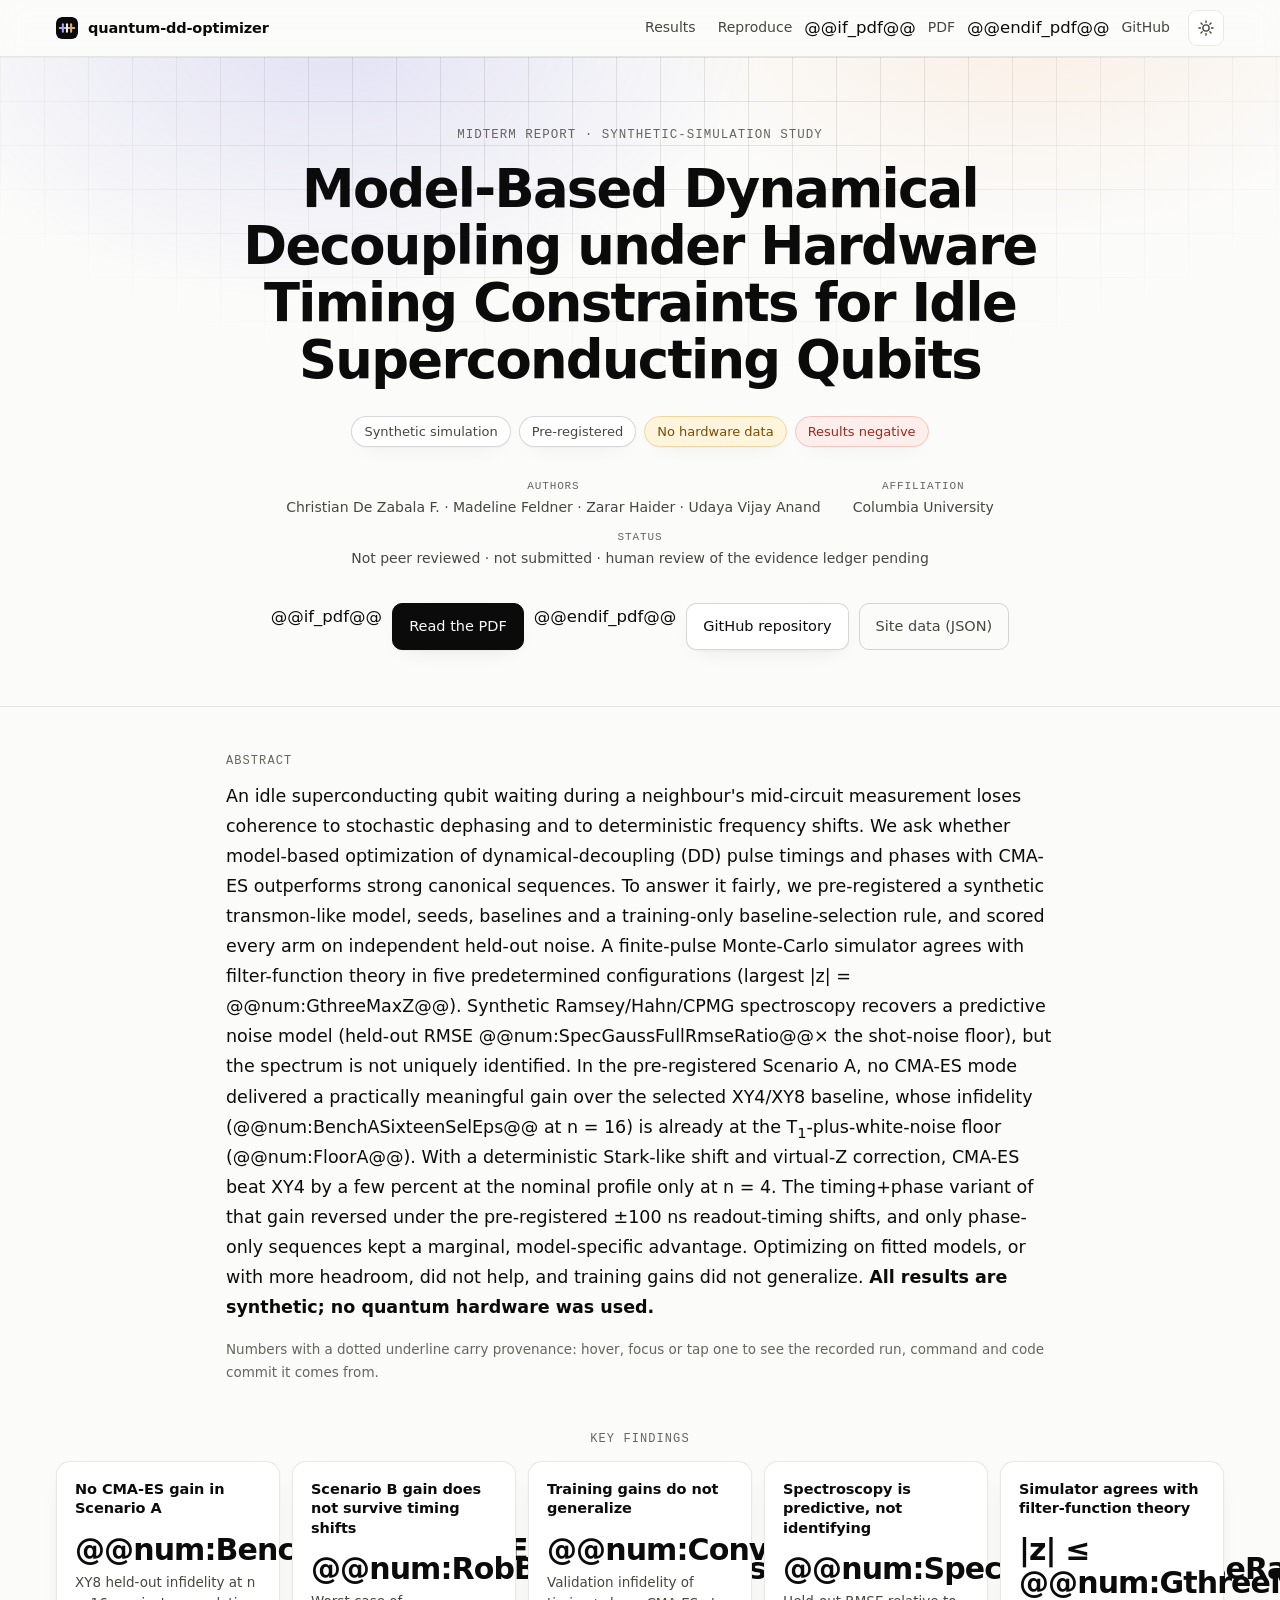
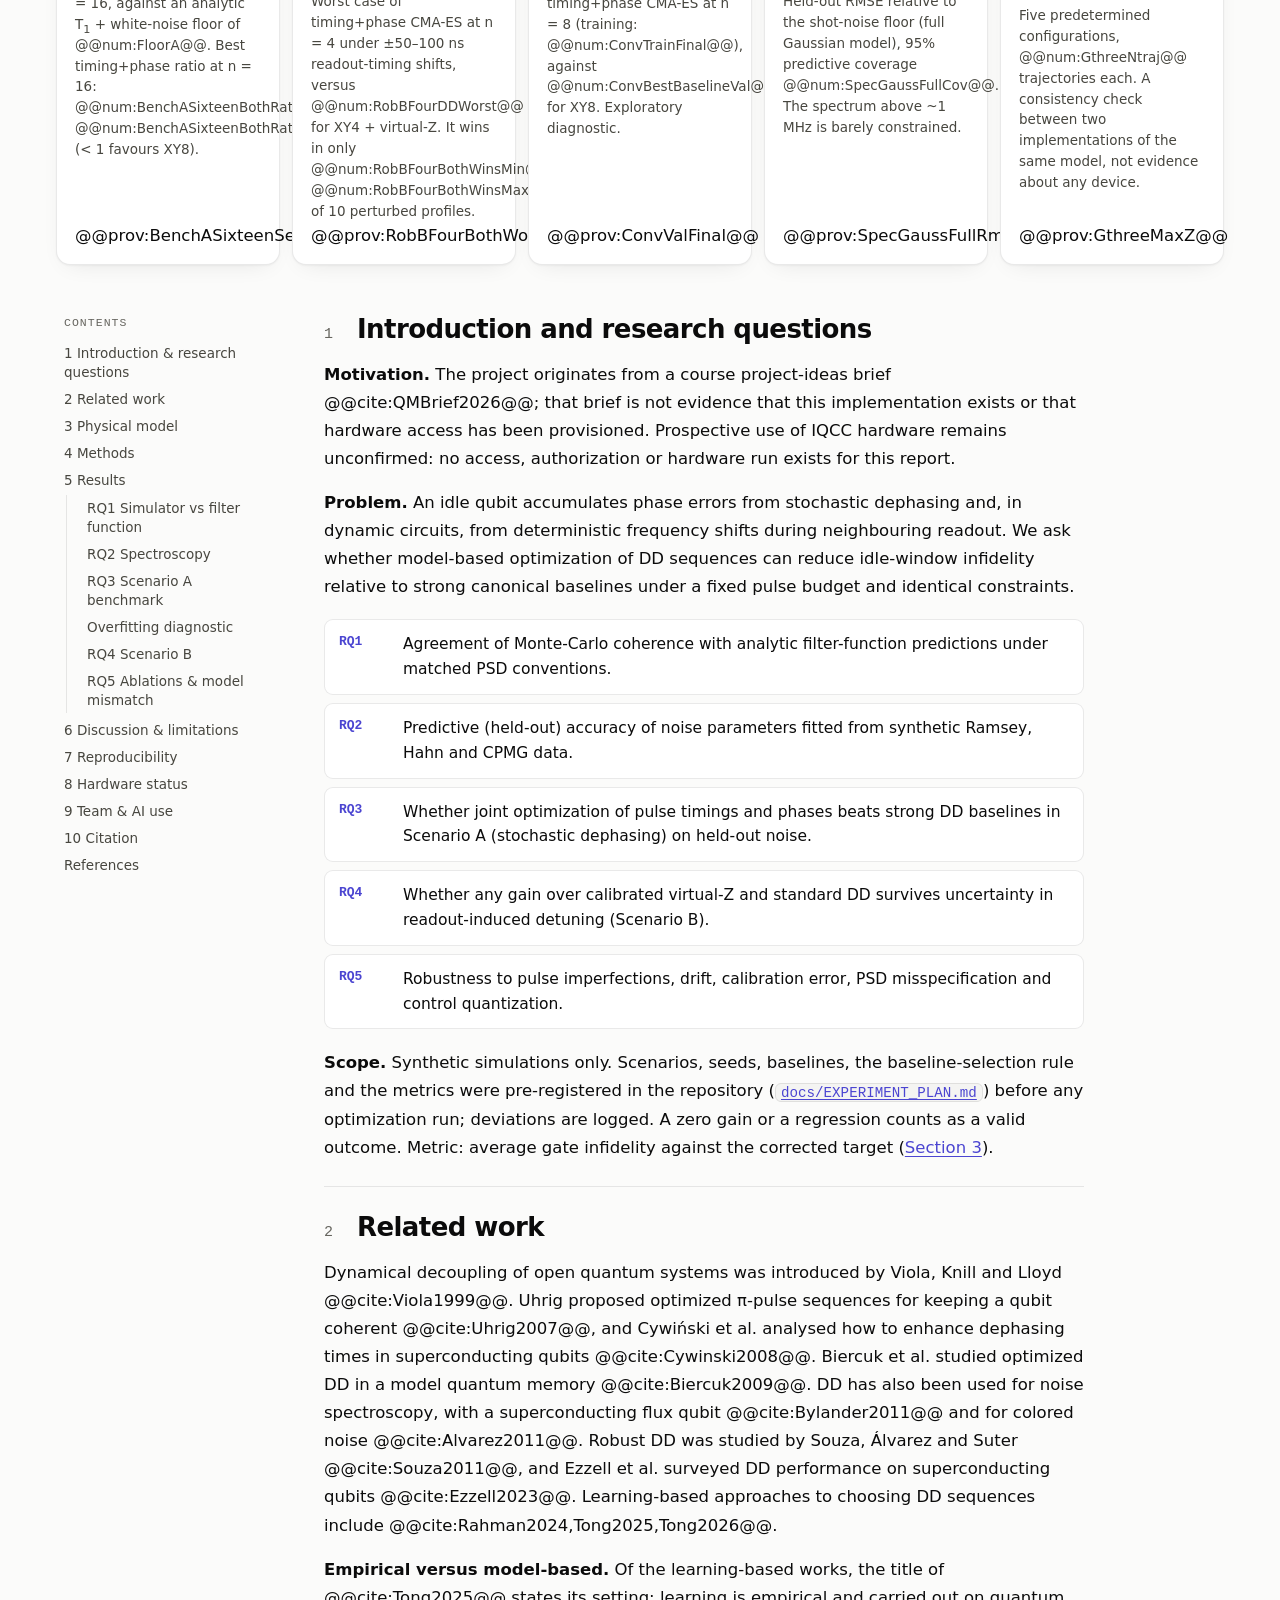
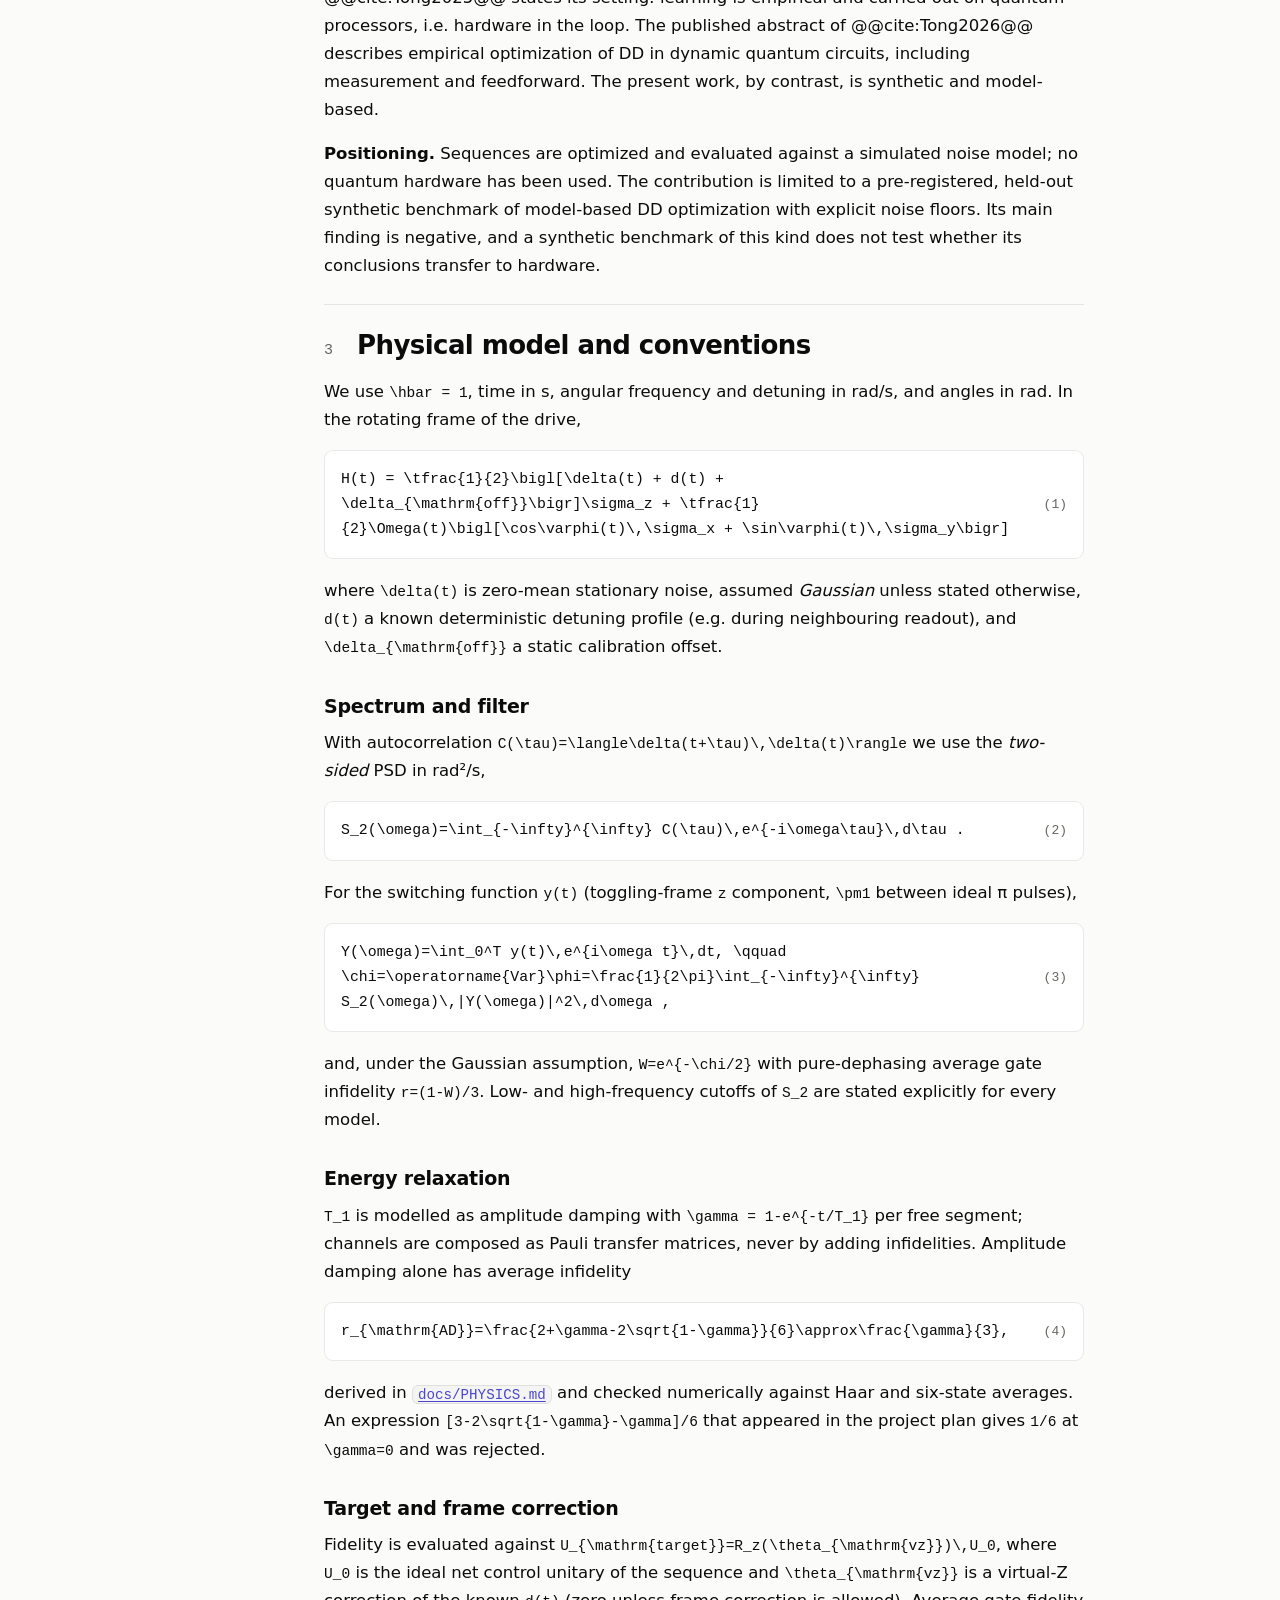
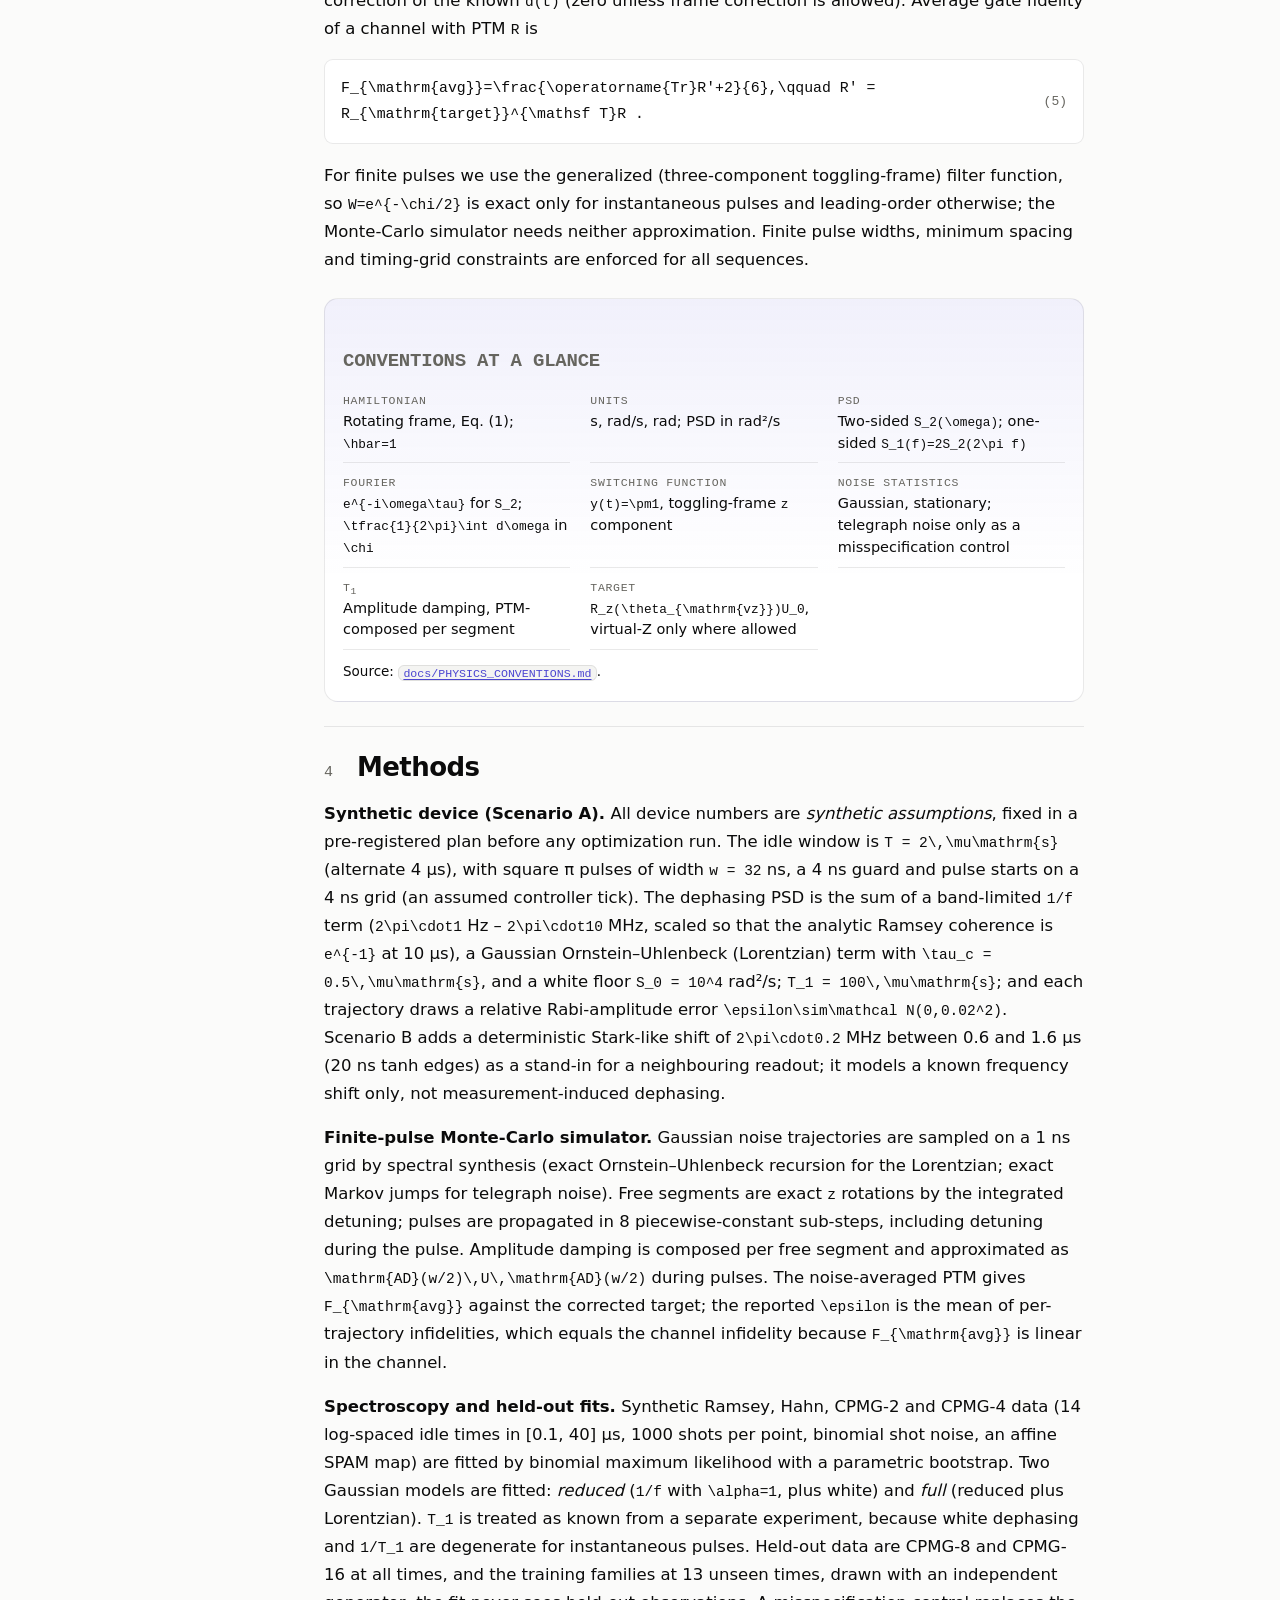
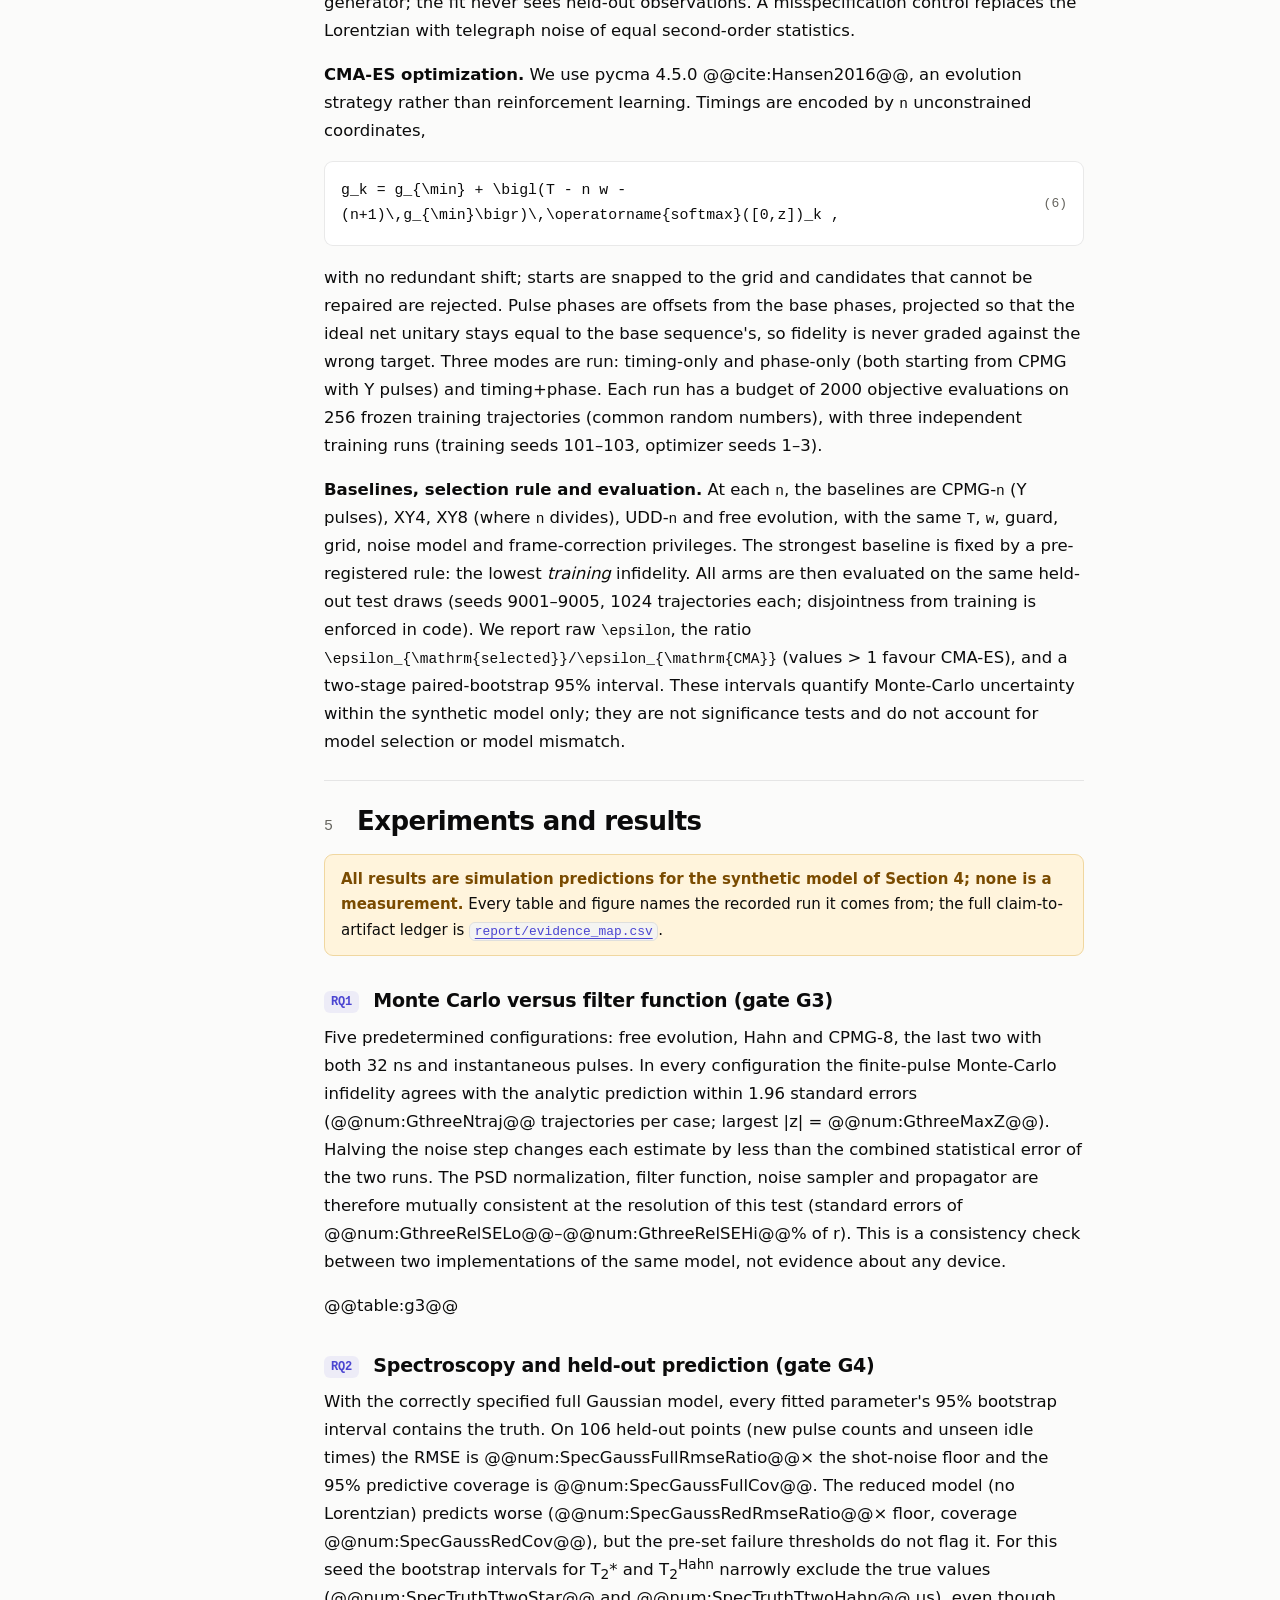
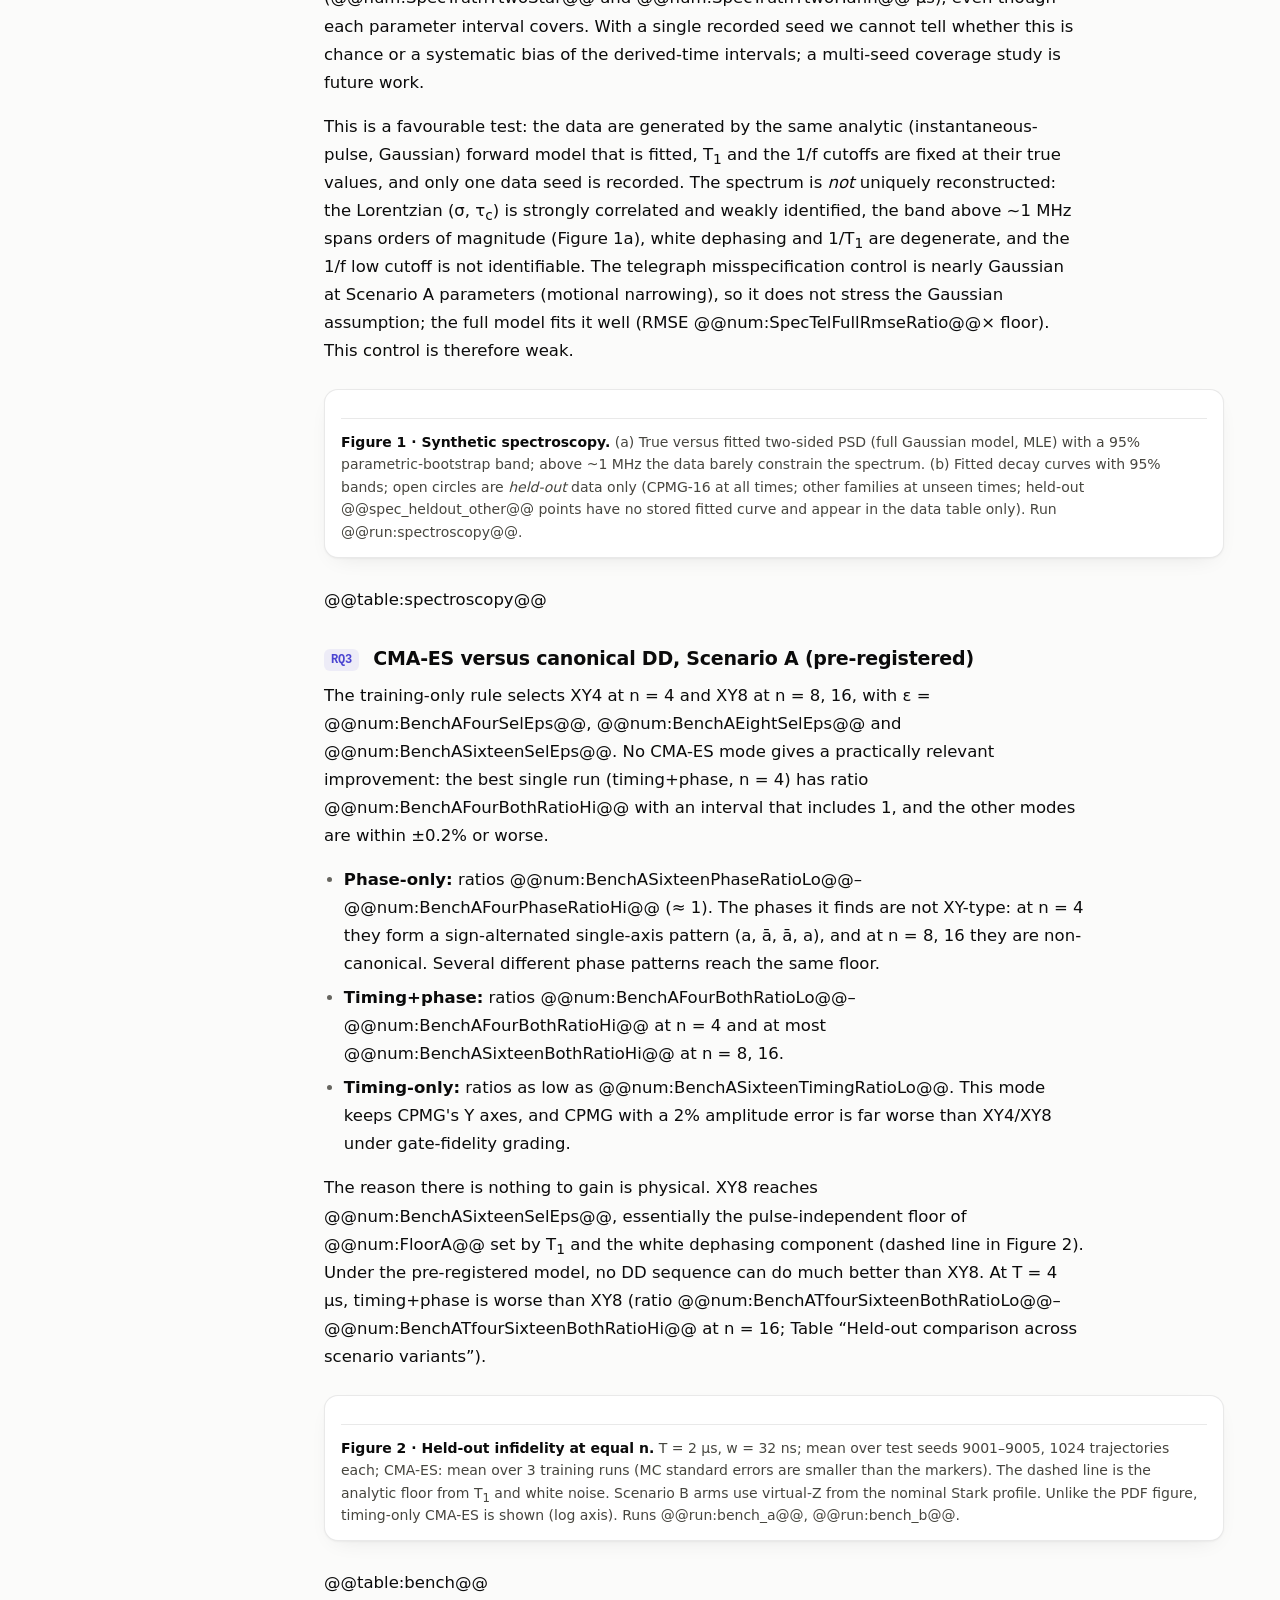
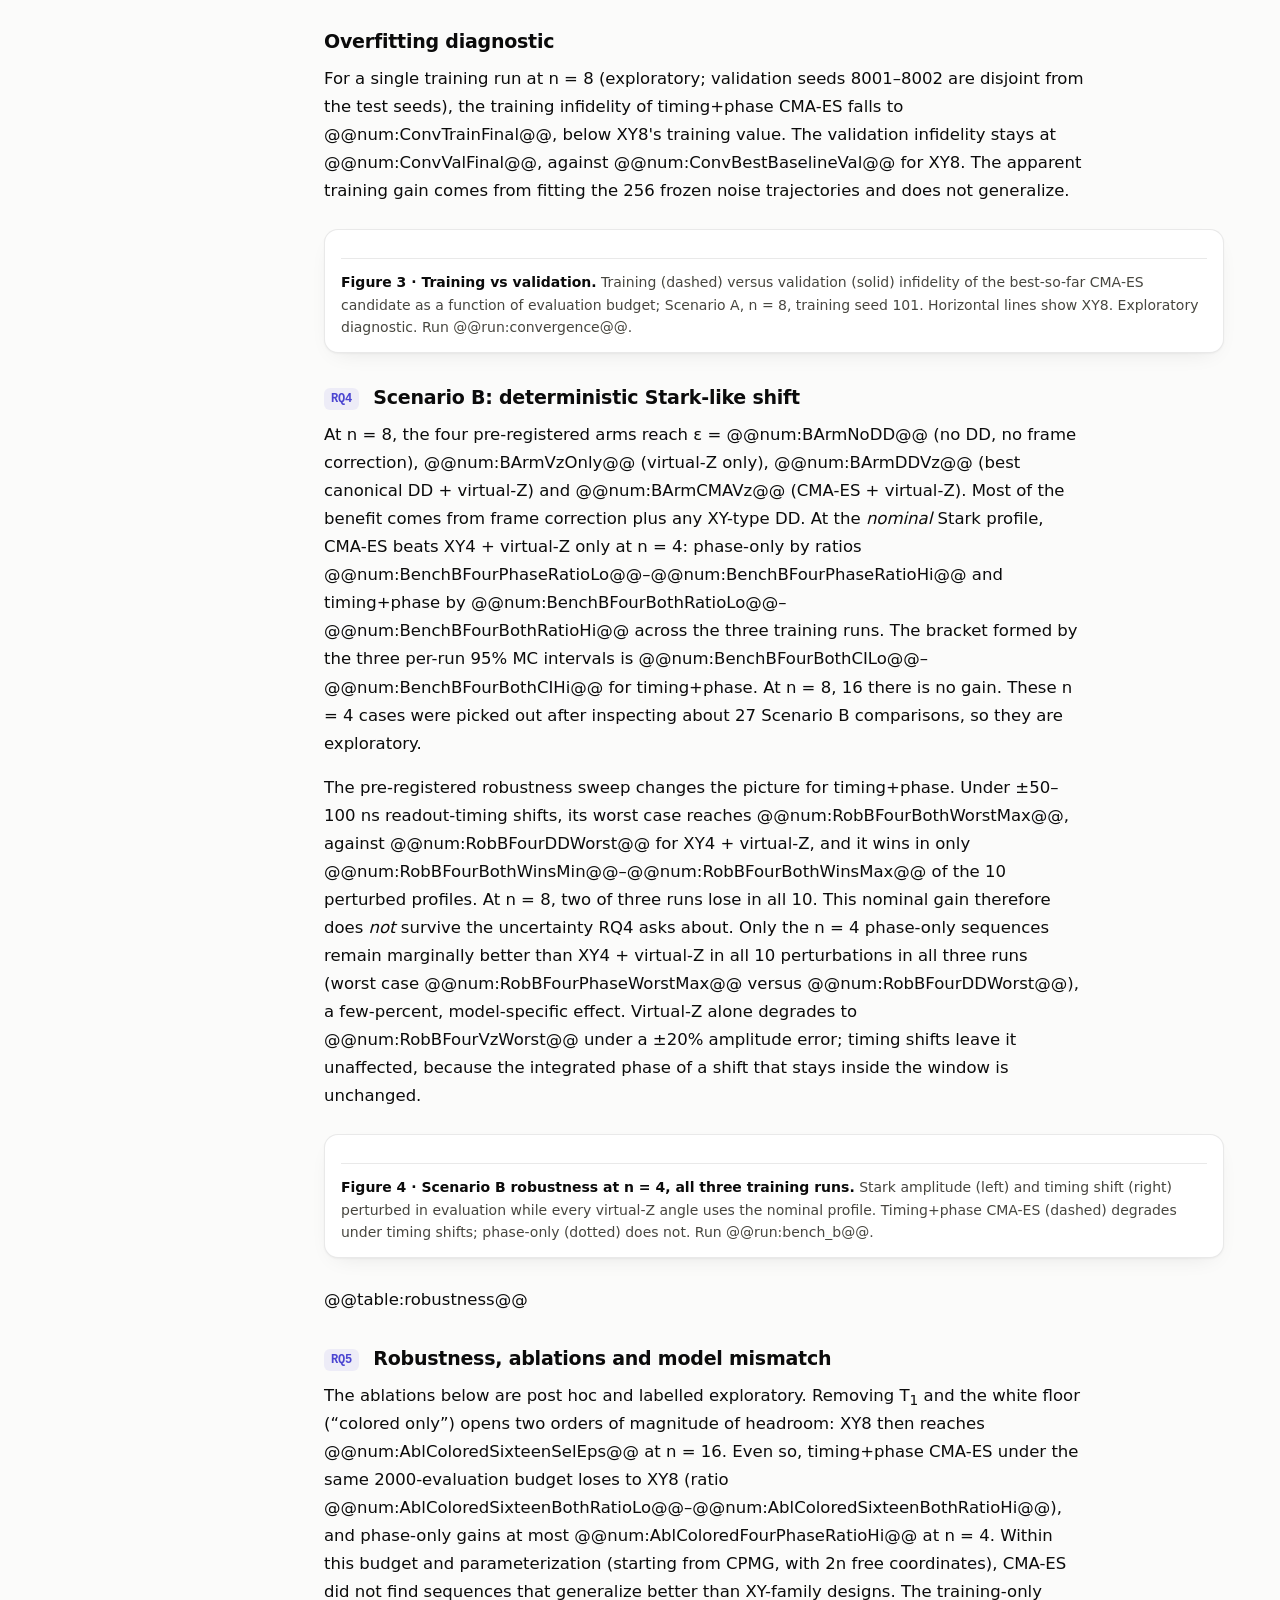
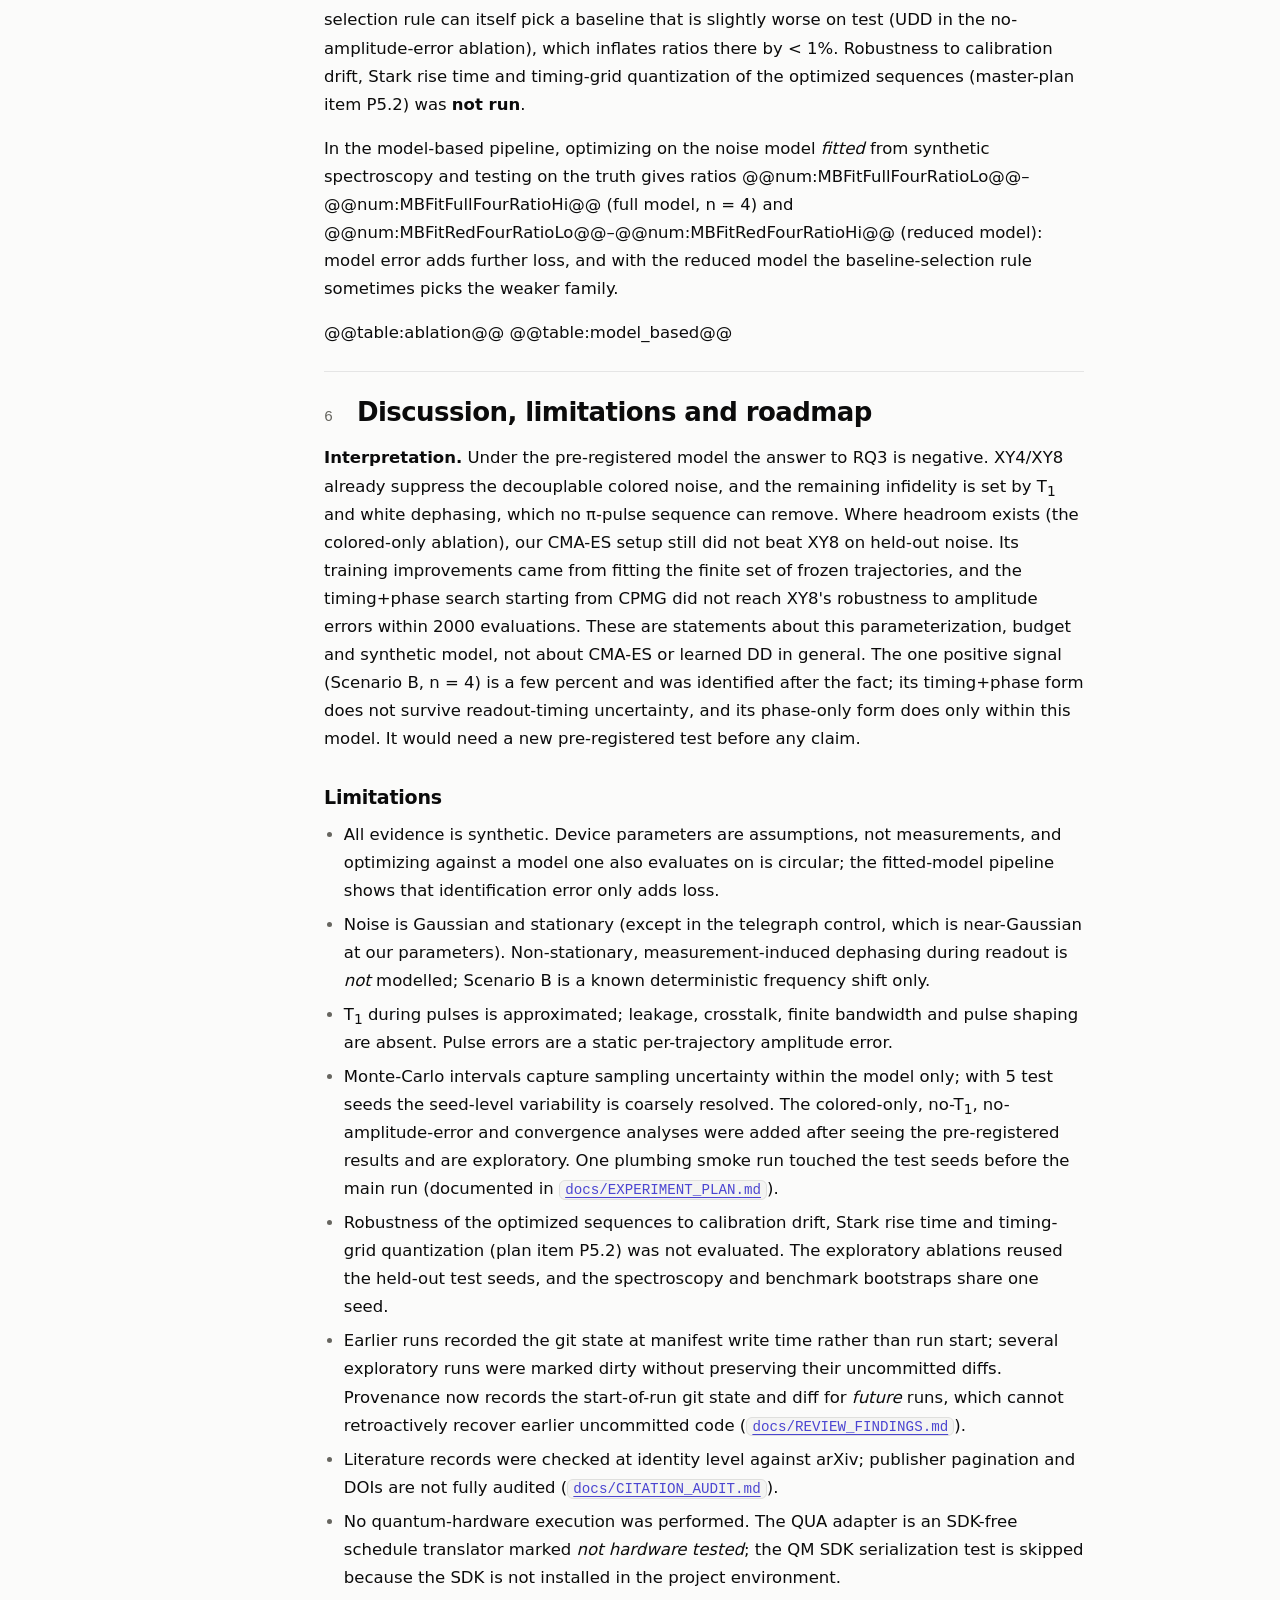
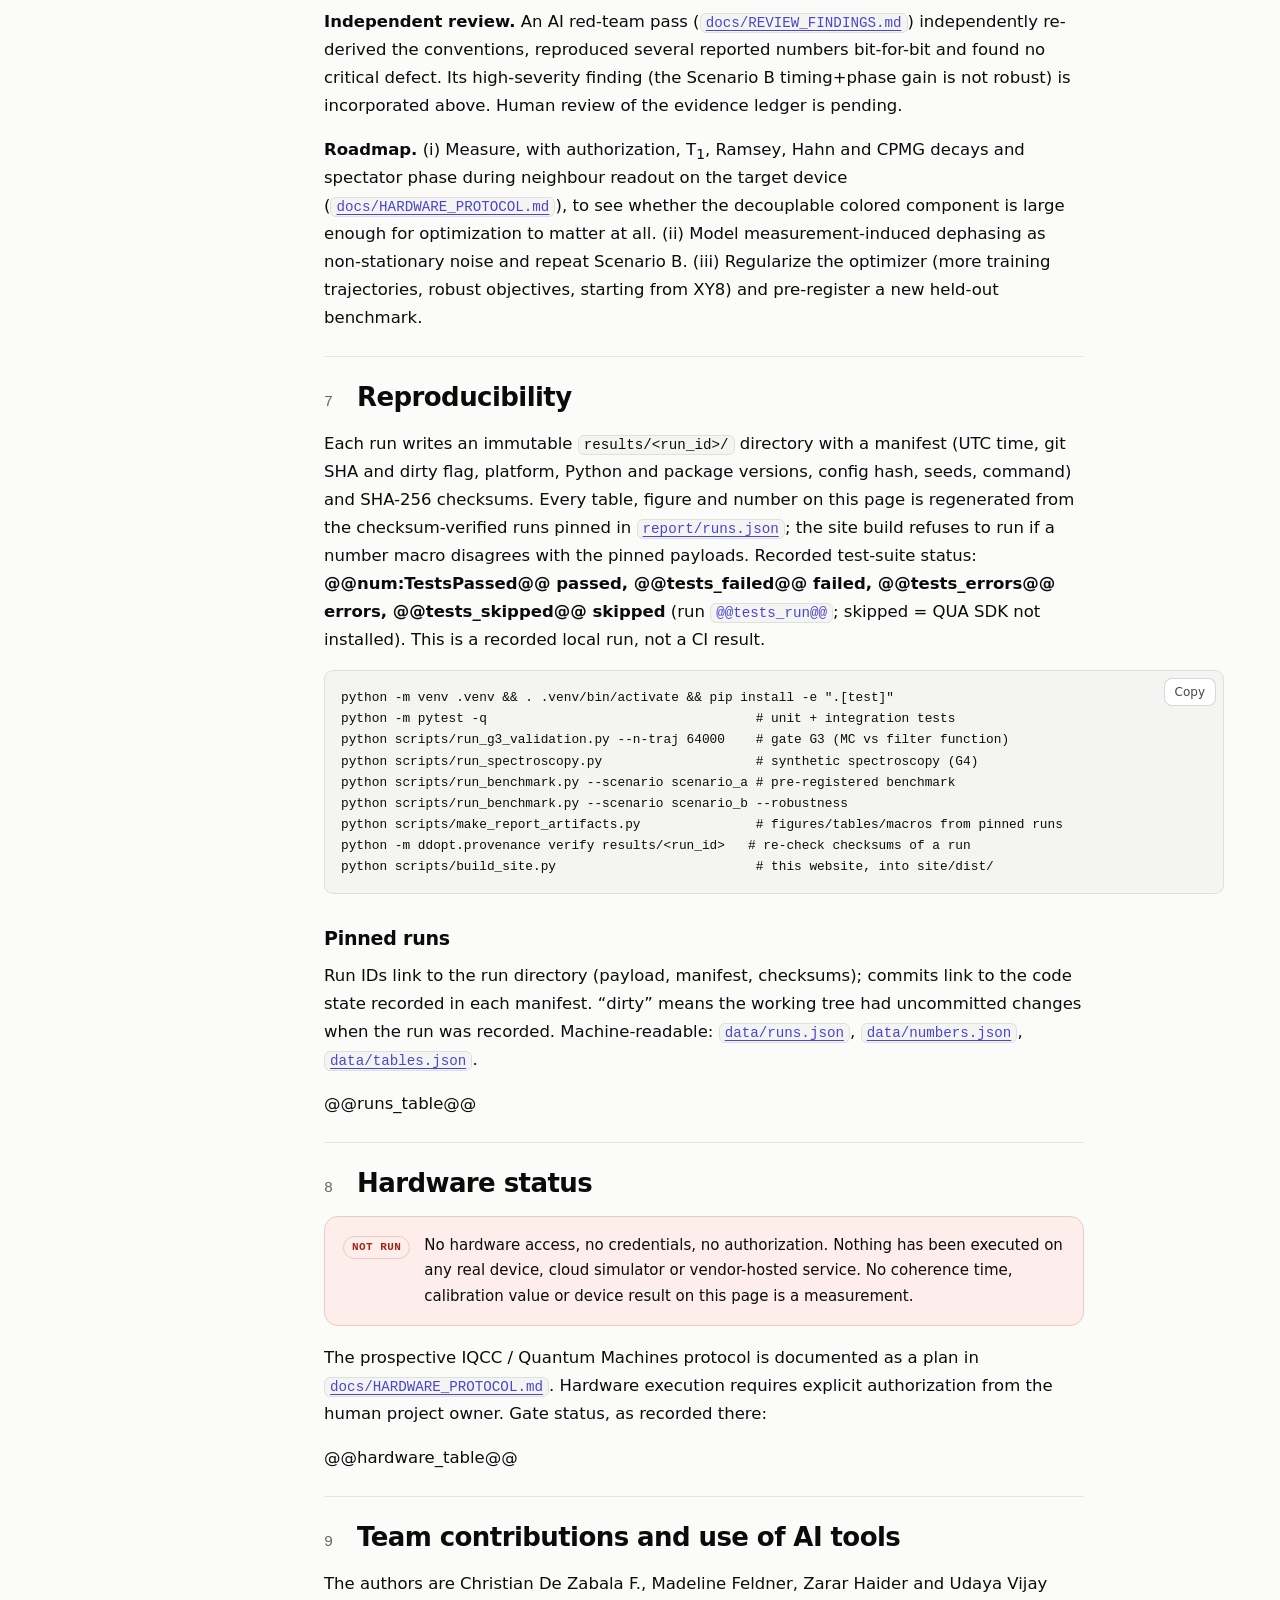
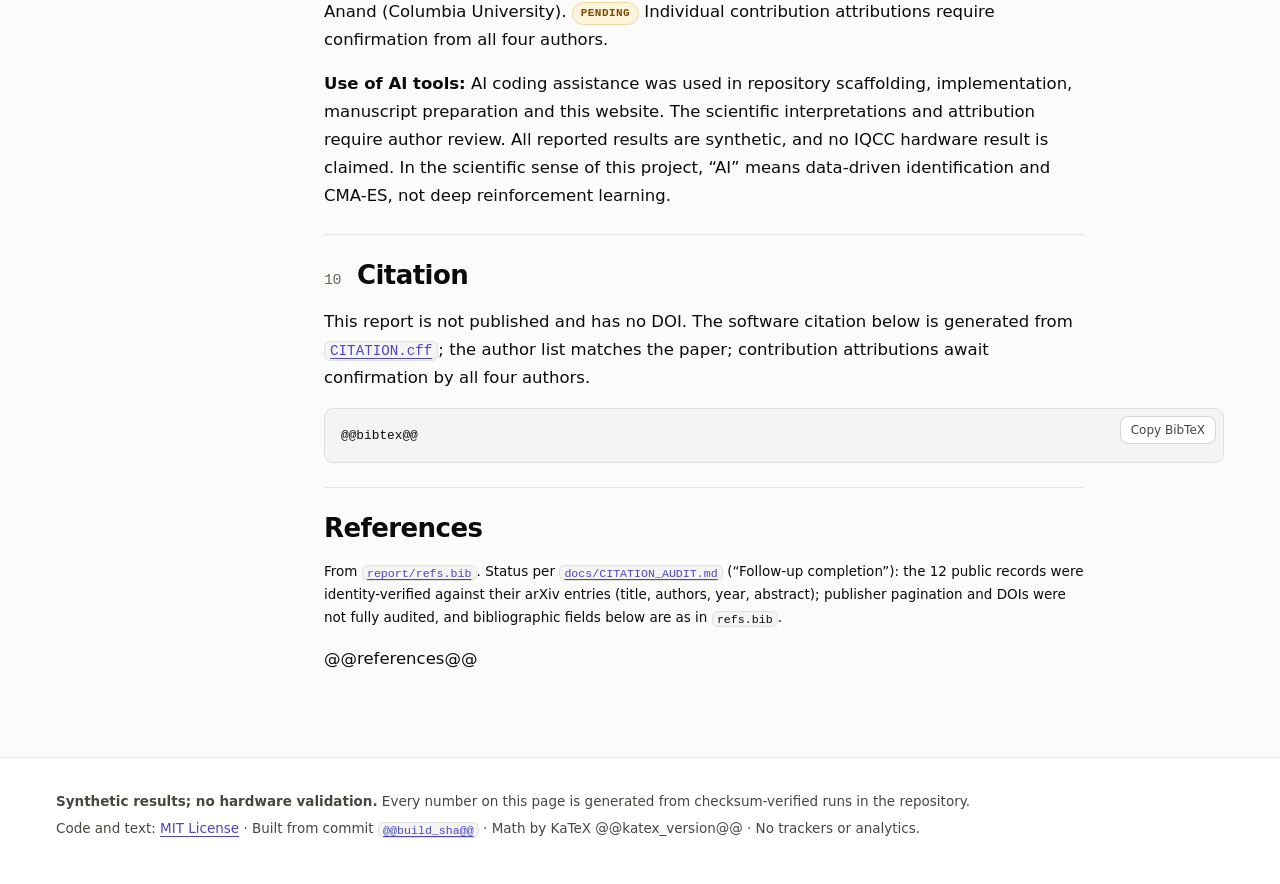
==== commit bcbee20d: "Merge main (IEEE report, author list) into branch; propagate authors to citation, packaging, README " ====
--- a/site/src/index.html
+++ b/site/src/index.html
@@ -68,8 +68,8 @@
       <li class="badge badge-neg">Results negative</li>
     </ul>
     <dl class="meta">
-      <div><dt>Authors</dt><dd>Team author list — pending confirmation</dd></div>
-      <div><dt>Affiliation</dt><dd>Columbia University (pending confirmation)</dd></div>
+      <div><dt>Authors</dt><dd>Christian De Zabala F. · Madeline Feldner · Zarar Haider · Udaya Vijay Anand</dd></div>
+      <div><dt>Affiliation</dt><dd>Columbia University</dd></div>
       <div><dt>Status</dt><dd>Not peer reviewed · not submitted · human review of the evidence ledger pending</dd></div>
     </dl>
     <div class="actions">
@@ -344,13 +344,13 @@
 
 <section id="team" aria-labelledby="team-h">
   <h2 id="team-h"><span class="sec-n">9</span>Team contributions and use of AI tools</h2>
-  <p><span class="pill pill-warn">PENDING</span> The author list and contribution statement are to be supplied and confirmed by the team.</p>
-  <p>Portions of the repository scaffolding, the report draft and this website were drafted with an AI coding assistant. The team's full AI-use statement, and the human review of all AI-drafted material, are pending. In the scientific sense of this project, “AI” means data-driven identification and CMA-ES, not deep reinforcement learning.</p>
+  <p>The authors are Christian De Zabala F., Madeline Feldner, Zarar Haider and Udaya Vijay Anand (Columbia University). <span class="pill pill-warn">PENDING</span> Individual contribution attributions require confirmation from all four authors.</p>
+  <p><strong>Use of AI tools:</strong> AI coding assistance was used in repository scaffolding, implementation, manuscript preparation and this website. The scientific interpretations and attribution require author review. All reported results are synthetic, and no IQCC hardware result is claimed. In the scientific sense of this project, “AI” means data-driven identification and CMA-ES, not deep reinforcement learning.</p>
 </section>
 
 <section id="citation" aria-labelledby="citation-h">
   <h2 id="citation-h"><span class="sec-n">10</span>Citation</h2>
-  <p>This report is not published and has no DOI. The software citation below is generated from <a href="@@cff_link@@"><code>CITATION.cff</code></a>; it has not been reviewed by the team and the author list is pending confirmation.</p>
+  <p>This report is not published and has no DOI. The software citation below is generated from <a href="@@cff_link@@"><code>CITATION.cff</code></a>; the author list matches the paper; contribution attributions await confirmation by all four authors.</p>
   <div class="code-block wrap">
     <button class="copy" type="button" data-copy="bibtex">Copy BibTeX</button>
 <pre id="bibtex"><code>@@bibtex@@</code></pre>
--- a/site/src/assets/style.css
+++ b/site/src/assets/style.css
@@ -277,7 +277,9 @@
 .cite { text-decoration: none; font-variant-numeric: tabular-nums; }
 
 /* math */
-.tex { font-family: var(--mono); font-size: 0.88em; }
+.tex { font-family: var(--mono); font-size: 0.88em; overflow-wrap: anywhere; }
+/* rendered inline math: allow breaking at relations/operators instead of overflowing narrow screens */
+.katex-rendered.tex .katex { white-space: normal; }
 .katex-rendered.tex { font-family: inherit; font-size: inherit; }
 .katex { font-size: 1.06em; }
 .eq { display: grid; grid-template-columns: minmax(0, 1fr) auto; align-items: center; gap: 12px; margin: 14px 0 18px; padding: 14px 16px; border: 1px solid var(--line); border-radius: var(--radius-sm); background: var(--surface); }
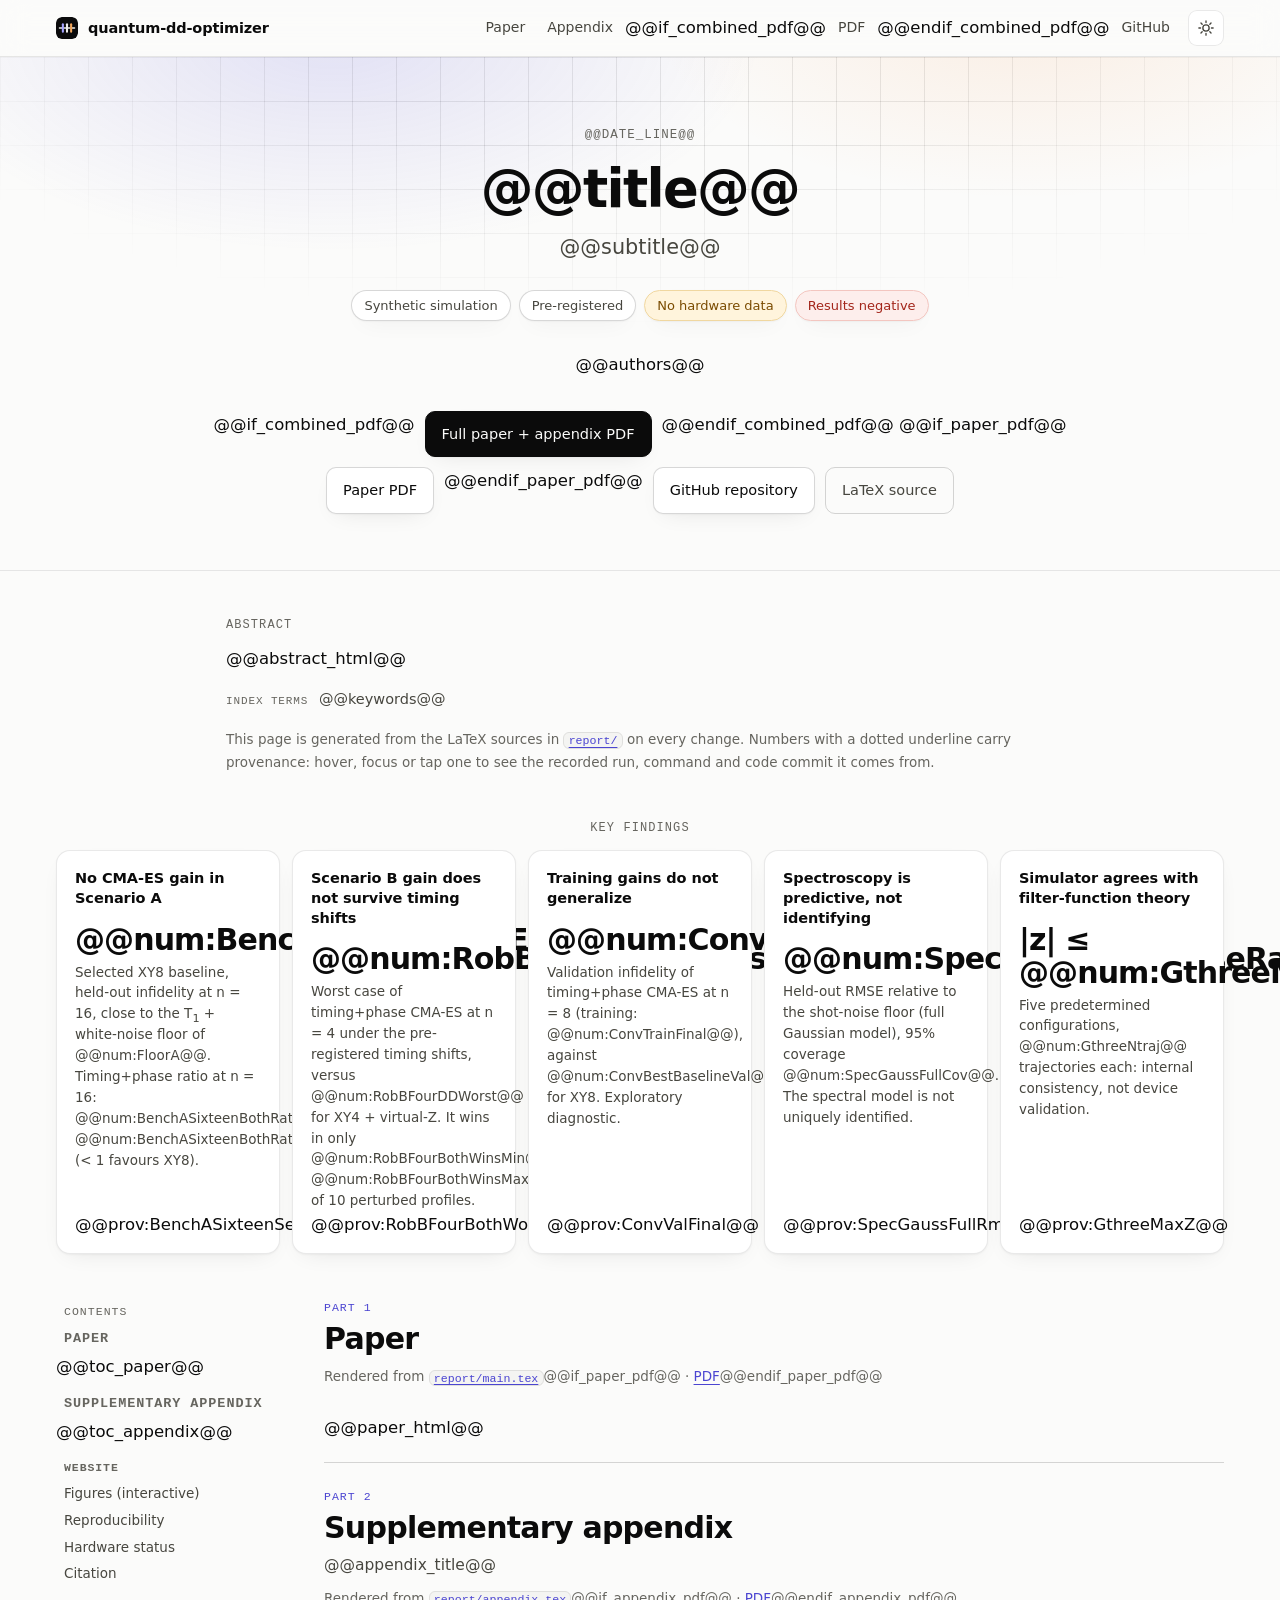
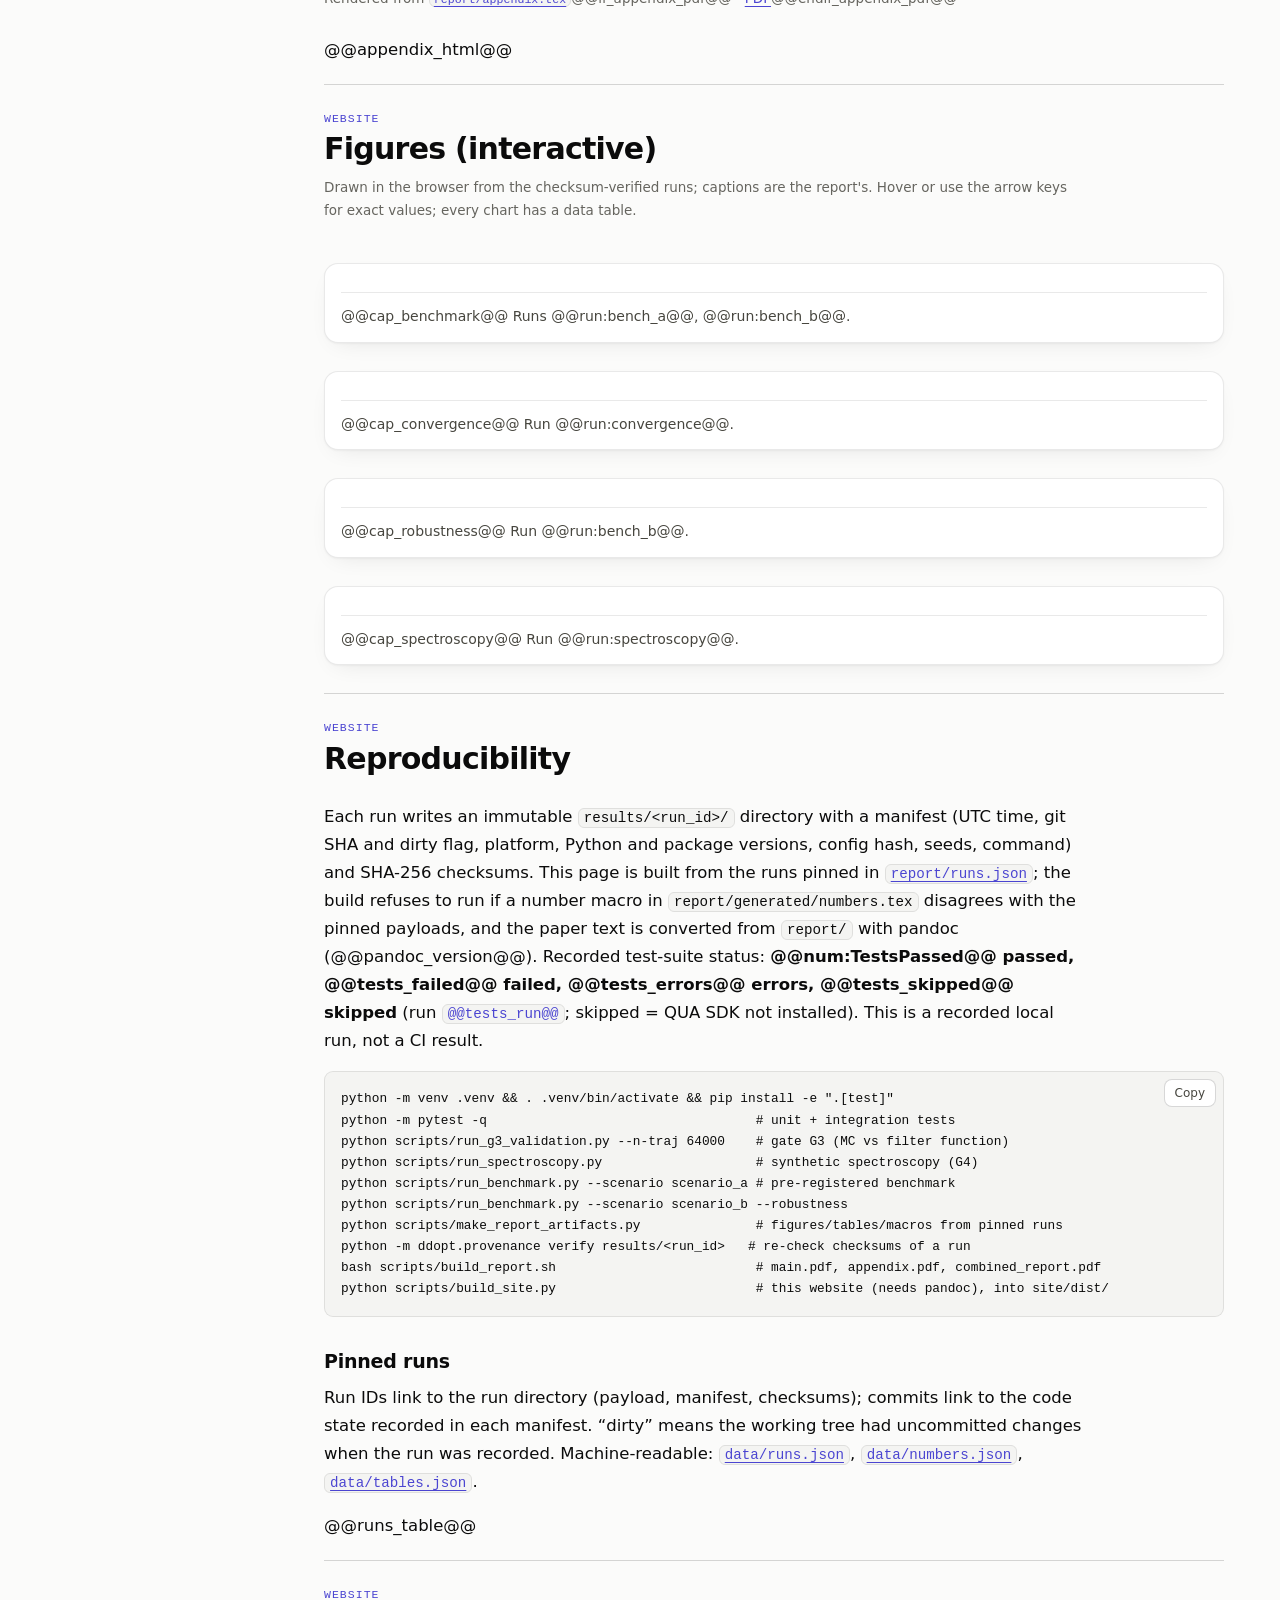
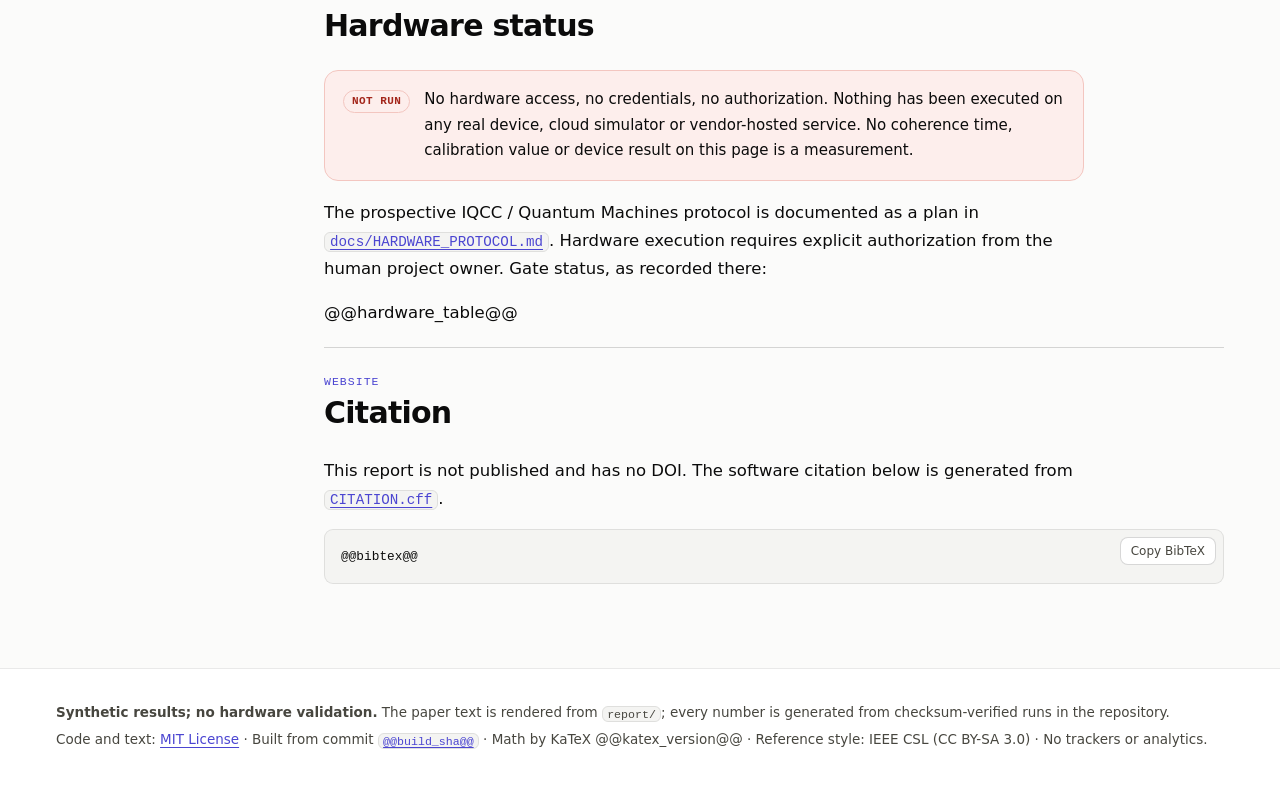
==== commit c593ab12: "site: render the paper from report/ with pandoc and export data/paper.json scripts/build_site.py now" ====
--- a/site/src/index.html
+++ b/site/src/index.html
@@ -3,8 +3,10 @@
 <head>
 <meta charset="utf-8">
 <meta name="viewport" content="width=device-width, initial-scale=1">
-<title>@@title@@</title>
+<title>@@full_title@@</title>
 <meta name="description" content="@@description@@">
+<meta name="author" content="@@author_names@@">
+<meta name="keywords" content="@@keywords@@">
 <meta http-equiv="Content-Security-Policy" content="default-src 'self'; script-src 'self' https://cdn.jsdelivr.net; style-src 'self' 'unsafe-inline' https://cdn.jsdelivr.net https://fonts.googleapis.com; font-src 'self' https://cdn.jsdelivr.net https://fonts.gstatic.com; img-src 'self' data:; connect-src 'self'; object-src 'none'; base-uri 'self'; form-action 'none'">
 <meta name="referrer" content="strict-origin-when-cross-origin">
 <meta name="color-scheme" content="light dark">
@@ -13,15 +15,15 @@
 <link rel="canonical" href="@@site_url@@">
 <link rel="icon" href="assets/favicon.svg" type="image/svg+xml">
 <meta property="og:type" content="article">
-<meta property="og:title" content="@@title@@">
+<meta property="og:title" content="@@full_title@@">
 <meta property="og:description" content="@@description@@">
 <meta property="og:url" content="@@site_url@@">
 <meta property="og:image" content="@@site_url@@assets/og.png">
 <meta property="og:image:width" content="1200">
 <meta property="og:image:height" content="630">
-<meta property="og:image:alt" content="Title card: Model-based dynamical decoupling, synthetic simulation study, results negative">
+<meta property="og:image:alt" content="Title card of the online paper: synthetic simulation study, no hardware data">
 <meta name="twitter:card" content="summary_large_image">
-<meta name="twitter:title" content="@@title@@">
+<meta name="twitter:title" content="@@full_title@@">
 <meta name="twitter:description" content="@@description@@">
 <meta name="twitter:image" content="@@site_url@@assets/og.png">
 <link rel="preconnect" href="https://fonts.googleapis.com">
@@ -44,9 +46,9 @@
       <span>quantum-dd-optimizer</span>
     </a>
     <nav class="topnav" aria-label="Site">
-      <a href="#results">Results</a>
-      <a href="#reproducibility">Reproduce</a>
-      @@if_pdf@@<a href="paper.pdf">PDF</a>@@endif_pdf@@
+      <a href="#paper">Paper</a>
+      <a href="#appendix">Appendix</a>
+      @@if_combined_pdf@@<a href="combined_report.pdf">PDF</a>@@endif_combined_pdf@@
       <a href="@@repo_url@@">GitHub</a>
       <button class="theme-toggle" type="button" aria-label="Toggle dark mode" title="Toggle light / dark">
         <svg class="i-sun" viewBox="0 0 24 24" width="18" height="18" aria-hidden="true"><circle cx="12" cy="12" r="4.2" fill="none" stroke="currentColor" stroke-width="1.8"/><path d="M12 2.5v2.2M12 19.3v2.2M2.5 12h2.2M19.3 12h2.2M5.3 5.3l1.6 1.6M17.1 17.1l1.6 1.6M5.3 18.7l1.6-1.6M17.1 6.9l1.6-1.6" stroke="currentColor" stroke-width="1.8" stroke-linecap="round"/></svg>
@@ -59,23 +61,21 @@
 <main id="top">
 <section class="hero" aria-labelledby="paper-title">
   <div class="hero-inner">
-    <p class="eyebrow">Midterm report · synthetic-simulation study</p>
-    <h1 id="paper-title">Model-Based Dynamical Decoupling under Hardware Timing Constraints for Idle Superconducting Qubits</h1>
+    <p class="eyebrow">@@date_line@@</p>
+    <h1 id="paper-title">@@title@@</h1>
+    <p class="subtitle">@@subtitle@@</p>
     <ul class="badges" aria-label="Study status">
       <li class="badge">Synthetic simulation</li>
       <li class="badge">Pre-registered</li>
       <li class="badge badge-warn">No hardware data</li>
       <li class="badge badge-neg">Results negative</li>
     </ul>
-    <dl class="meta">
-      <div><dt>Authors</dt><dd>Christian De Zabala F. · Madeline Feldner · Zarar Haider · Udaya Vijay Anand</dd></div>
-      <div><dt>Affiliation</dt><dd>Columbia University</dd></div>
-      <div><dt>Status</dt><dd>Not peer reviewed · not submitted · human review of the evidence ledger pending</dd></div>
-    </dl>
+    <ul class="authors" aria-label="Authors">@@authors@@</ul>
     <div class="actions">
-      @@if_pdf@@<a class="btn btn-primary" href="paper.pdf">Read the PDF</a>@@endif_pdf@@
+      @@if_combined_pdf@@<a class="btn btn-primary" href="combined_report.pdf">Full paper + appendix PDF</a>@@endif_combined_pdf@@
+      @@if_paper_pdf@@<a class="btn" href="paper.pdf">Paper PDF</a>@@endif_paper_pdf@@
       <a class="btn" href="@@repo_url@@">GitHub repository</a>
-      <a class="btn btn-ghost" href="data/build.json">Site data (JSON)</a>
+      <a class="btn btn-ghost" href="@@report_tree@@">LaTeX source</a>
     </div>
   </div>
 </section>
@@ -83,8 +83,9 @@
 <section class="abstract-wrap" aria-labelledby="abstract-h">
   <div class="abstract">
     <h2 id="abstract-h" class="label">Abstract</h2>
-    <p>An idle superconducting qubit waiting during a neighbour's mid-circuit measurement loses coherence to stochastic dephasing and to deterministic frequency shifts. We ask whether model-based optimization of dynamical-decoupling (DD) pulse timings and phases with CMA-ES outperforms strong canonical sequences. To answer it fairly, we pre-registered a synthetic transmon-like model, seeds, baselines and a training-only baseline-selection rule, and scored every arm on independent held-out noise. A finite-pulse Monte-Carlo simulator agrees with filter-function theory in five predetermined configurations (largest |z| = @@num:GthreeMaxZ@@). Synthetic Ramsey/Hahn/CPMG spectroscopy recovers a predictive noise model (held-out RMSE @@num:SpecGaussFullRmseRatio@@× the shot-noise floor), but the spectrum is not uniquely identified. In the pre-registered Scenario A, no CMA-ES mode delivered a practically meaningful gain over the selected XY4/XY8 baseline, whose infidelity (@@num:BenchASixteenSelEps@@ at n = 16) is already at the T<sub>1</sub>-plus-white-noise floor (@@num:FloorA@@). With a deterministic Stark-like shift and virtual-Z correction, CMA-ES beat XY4 by a few percent at the nominal profile only at n = 4. The timing+phase variant of that gain reversed under the pre-registered ±100 ns readout-timing shifts, and only phase-only sequences kept a marginal, model-specific advantage. Optimizing on fitted models, or with more headroom, did not help, and training gains did not generalize. <strong>All results are synthetic; no quantum hardware was used.</strong></p>
-    <p class="hint">Numbers with a dotted underline carry provenance: hover, focus or tap one to see the recorded run, command and code commit it comes from.</p>
+    @@abstract_html@@
+    <p class="keywords"><span class="label-inline">Index Terms</span> @@keywords@@</p>
+    <p class="hint">This page is generated from the LaTeX sources in <a href="@@report_tree@@"><code>report/</code></a> on every change. Numbers with a dotted underline carry provenance: hover, focus or tap one to see the recorded run, command and code commit it comes from.</p>
   </div>
 </section>
 
@@ -94,13 +95,13 @@
     <article class="card">
       <h3>No CMA-ES gain in Scenario A</h3>
       <p class="card-value">@@num:BenchASixteenSelEps@@</p>
-      <p class="card-sub">XY8 held-out infidelity at n = 16, against an analytic T<sub>1</sub> + white-noise floor of @@num:FloorA@@. Best timing+phase ratio at n = 16: @@num:BenchASixteenBothRatioLo@@–@@num:BenchASixteenBothRatioHi@@ (&lt; 1 favours XY8).</p>
+      <p class="card-sub">Selected XY8 baseline, held-out infidelity at n = 16, close to the T<sub>1</sub> + white-noise floor of @@num:FloorA@@. Timing+phase ratio at n = 16: @@num:BenchASixteenBothRatioLo@@–@@num:BenchASixteenBothRatioHi@@ (&lt; 1 favours XY8).</p>
       @@prov:BenchASixteenSelEps@@
     </article>
     <article class="card">
       <h3>Scenario B gain does not survive timing shifts</h3>
       <p class="card-value">@@num:RobBFourBothWorstMax@@</p>
-      <p class="card-sub">Worst case of timing+phase CMA-ES at n = 4 under ±50–100 ns readout-timing shifts, versus @@num:RobBFourDDWorst@@ for XY4 + virtual-Z. It wins in only @@num:RobBFourBothWinsMin@@–@@num:RobBFourBothWinsMax@@ of 10 perturbed profiles.</p>
+      <p class="card-sub">Worst case of timing+phase CMA-ES at n = 4 under the pre-registered timing shifts, versus @@num:RobBFourDDWorst@@ for XY4 + virtual-Z. It wins in only @@num:RobBFourBothWinsMin@@–@@num:RobBFourBothWinsMax@@ of 10 perturbed profiles.</p>
       @@prov:RobBFourBothWorstMax@@
     </article>
     <article class="card">
@@ -112,13 +113,13 @@
     <article class="card">
       <h3>Spectroscopy is predictive, not identifying</h3>
       <p class="card-value">@@num:SpecGaussFullRmseRatio@@×</p>
-      <p class="card-sub">Held-out RMSE relative to the shot-noise floor (full Gaussian model), 95% predictive coverage @@num:SpecGaussFullCov@@. The spectrum above ~1 MHz is barely constrained.</p>
+      <p class="card-sub">Held-out RMSE relative to the shot-noise floor (full Gaussian model), 95% coverage @@num:SpecGaussFullCov@@. The spectral model is not uniquely identified.</p>
       @@prov:SpecGaussFullRmseRatio@@
     </article>
     <article class="card">
       <h3>Simulator agrees with filter-function theory</h3>
       <p class="card-value">|z| ≤ @@num:GthreeMaxZ@@</p>
-      <p class="card-sub">Five predetermined configurations, @@num:GthreeNtraj@@ trajectories each. A consistency check between two implementations of the same model, not evidence about any device.</p>
+      <p class="card-sub">Five predetermined configurations, @@num:GthreeNtraj@@ trajectories each: internal consistency, not device validation.</p>
       @@prov:GthreeMaxZ@@
     </article>
   </div>
@@ -129,27 +130,16 @@
     <details class="toc" open>
       <summary>Contents</summary>
       <nav aria-label="Table of contents">
+        <p class="toc-part"><a href="#paper">Paper</a></p>
+        @@toc_paper@@
+        <p class="toc-part"><a href="#appendix">Supplementary appendix</a></p>
+        @@toc_appendix@@
+        <p class="toc-part">Website</p>
         <ol>
-          <li><a href="#introduction">1 Introduction &amp; research questions</a></li>
-          <li><a href="#related">2 Related work</a></li>
-          <li><a href="#model">3 Physical model</a></li>
-          <li><a href="#methods">4 Methods</a></li>
-          <li><a href="#results">5 Results</a>
-            <ol>
-              <li><a href="#rq1">RQ1 Simulator vs filter function</a></li>
-              <li><a href="#rq2">RQ2 Spectroscopy</a></li>
-              <li><a href="#rq3">RQ3 Scenario A benchmark</a></li>
-              <li><a href="#overfitting">Overfitting diagnostic</a></li>
-              <li><a href="#rq4">RQ4 Scenario B</a></li>
-              <li><a href="#rq5">RQ5 Ablations &amp; model mismatch</a></li>
-            </ol>
-          </li>
-          <li><a href="#discussion">6 Discussion &amp; limitations</a></li>
-          <li><a href="#reproducibility">7 Reproducibility</a></li>
-          <li><a href="#hardware">8 Hardware status</a></li>
-          <li><a href="#team">9 Team &amp; AI use</a></li>
-          <li><a href="#citation">10 Citation</a></li>
-          <li><a href="#references">References</a></li>
+          <li><a href="#figures">Figures (interactive)</a></li>
+          <li><a href="#reproducibility">Reproducibility</a></li>
+          <li><a href="#hardware">Hardware status</a></li>
+          <li><a href="#citation">Citation</a></li>
         </ol>
       </nav>
     </details>
@@ -157,164 +147,63 @@
 
   <article id="article" class="paper">
 
-<section id="introduction" aria-labelledby="introduction-h">
-  <h2 id="introduction-h"><span class="sec-n">1</span>Introduction and research questions</h2>
-  <p><strong>Motivation.</strong> The project originates from a course project-ideas brief @@cite:QMBrief2026@@; that brief is not evidence that this implementation exists or that hardware access has been provisioned. Prospective use of IQCC hardware remains unconfirmed: no access, authorization or hardware run exists for this report.</p>
-  <p><strong>Problem.</strong> An idle qubit accumulates phase errors from stochastic dephasing and, in dynamic circuits, from deterministic frequency shifts during neighbouring readout. We ask whether model-based optimization of DD sequences can reduce idle-window infidelity relative to strong canonical baselines under a fixed pulse budget and identical constraints.</p>
-  <dl class="rq-list">
-    <div><dt>RQ1</dt><dd>Agreement of Monte-Carlo coherence with analytic filter-function predictions under matched PSD conventions.</dd></div>
-    <div><dt>RQ2</dt><dd>Predictive (held-out) accuracy of noise parameters fitted from synthetic Ramsey, Hahn and CPMG data.</dd></div>
-    <div><dt>RQ3</dt><dd>Whether joint optimization of pulse timings and phases beats strong DD baselines in Scenario A (stochastic dephasing) on held-out noise.</dd></div>
-    <div><dt>RQ4</dt><dd>Whether any gain over calibrated virtual-Z and standard DD survives uncertainty in readout-induced detuning (Scenario B).</dd></div>
-    <div><dt>RQ5</dt><dd>Robustness to pulse imperfections, drift, calibration error, PSD misspecification and control quantization.</dd></div>
-  </dl>
-  <p><strong>Scope.</strong> Synthetic simulations only. Scenarios, seeds, baselines, the baseline-selection rule and the metrics were pre-registered in the repository (<a href="@@gh:docs/EXPERIMENT_PLAN.md@@"><code>docs/EXPERIMENT_PLAN.md</code></a>) before any optimization run; deviations are logged. A zero gain or a regression counts as a valid outcome. Metric: average gate infidelity against the corrected target (<a href="#model">Section 3</a>).</p>
-</section>
-
-<section id="related" aria-labelledby="related-h">
-  <h2 id="related-h"><span class="sec-n">2</span>Related work</h2>
-  <p>Dynamical decoupling of open quantum systems was introduced by Viola, Knill and Lloyd @@cite:Viola1999@@. Uhrig proposed optimized π-pulse sequences for keeping a qubit coherent @@cite:Uhrig2007@@, and Cywiński et al. analysed how to enhance dephasing times in superconducting qubits @@cite:Cywinski2008@@. Biercuk et al. studied optimized DD in a model quantum memory @@cite:Biercuk2009@@. DD has also been used for noise spectroscopy, with a superconducting flux qubit @@cite:Bylander2011@@ and for colored noise @@cite:Alvarez2011@@. Robust DD was studied by Souza, Álvarez and Suter @@cite:Souza2011@@, and Ezzell et al. surveyed DD performance on superconducting qubits @@cite:Ezzell2023@@. Learning-based approaches to choosing DD sequences include @@cite:Rahman2024,Tong2025,Tong2026@@.</p>
-  <p><strong>Empirical versus model-based.</strong> Of the learning-based works, the title of @@cite:Tong2025@@ states its setting: learning is empirical and carried out on quantum processors, i.e. hardware in the loop. The published abstract of @@cite:Tong2026@@ describes empirical optimization of DD in dynamic quantum circuits, including measurement and feedforward. The present work, by contrast, is synthetic and model-based.</p>
-  <p><strong>Positioning.</strong> Sequences are optimized and evaluated against a simulated noise model; no quantum hardware has been used. The contribution is limited to a pre-registered, held-out synthetic benchmark of model-based DD optimization with explicit noise floors. Its main finding is negative, and a synthetic benchmark of this kind does not test whether its conclusions transfer to hardware.</p>
-</section>
-
-<section id="model" aria-labelledby="model-h">
-  <h2 id="model-h"><span class="sec-n">3</span>Physical model and conventions</h2>
-  <p>We use <span class="tex">\hbar = 1</span>, time in s, angular frequency and detuning in rad/s, and angles in rad. In the rotating frame of the drive,</p>
-  <div class="eq" id="eq-h"><div class="tex-display">H(t) = \tfrac{1}{2}\bigl[\delta(t) + d(t) + \delta_{\mathrm{off}}\bigr]\sigma_z + \tfrac{1}{2}\Omega(t)\bigl[\cos\varphi(t)\,\sigma_x + \sin\varphi(t)\,\sigma_y\bigr]</div><span class="eq-n">(1)</span></div>
-  <p>where <span class="tex">\delta(t)</span> is zero-mean stationary noise, assumed <em>Gaussian</em> unless stated otherwise, <span class="tex">d(t)</span> a known deterministic detuning profile (e.g. during neighbouring readout), and <span class="tex">\delta_{\mathrm{off}}</span> a static calibration offset.</p>
-  <h3>Spectrum and filter</h3>
-  <p>With autocorrelation <span class="tex">C(\tau)=\langle\delta(t+\tau)\,\delta(t)\rangle</span> we use the <em>two-sided</em> PSD in rad²/s,</p>
-  <div class="eq"><div class="tex-display">S_2(\omega)=\int_{-\infty}^{\infty} C(\tau)\,e^{-i\omega\tau}\,d\tau .</div><span class="eq-n">(2)</span></div>
-  <p>For the switching function <span class="tex">y(t)</span> (toggling-frame <span class="tex">z</span> component, <span class="tex">\pm1</span> between ideal π pulses),</p>
-  <div class="eq"><div class="tex-display">Y(\omega)=\int_0^T y(t)\,e^{i\omega t}\,dt, \qquad \chi=\operatorname{Var}\phi=\frac{1}{2\pi}\int_{-\infty}^{\infty} S_2(\omega)\,|Y(\omega)|^2\,d\omega ,</div><span class="eq-n">(3)</span></div>
-  <p>and, under the Gaussian assumption, <span class="tex">W=e^{-\chi/2}</span> with pure-dephasing average gate infidelity <span class="tex">r=(1-W)/3</span>. Low- and high-frequency cutoffs of <span class="tex">S_2</span> are stated explicitly for every model.</p>
-  <h3>Energy relaxation</h3>
-  <p><span class="tex">T_1</span> is modelled as amplitude damping with <span class="tex">\gamma = 1-e^{-t/T_1}</span> per free segment; channels are composed as Pauli transfer matrices, never by adding infidelities. Amplitude damping alone has average infidelity</p>
-  <div class="eq"><div class="tex-display">r_{\mathrm{AD}}=\frac{2+\gamma-2\sqrt{1-\gamma}}{6}\approx\frac{\gamma}{3},</div><span class="eq-n">(4)</span></div>
-  <p>derived in <a href="@@gh:docs/PHYSICS.md@@"><code>docs/PHYSICS.md</code></a> and checked numerically against Haar and six-state averages. An expression <span class="tex">[3-2\sqrt{1-\gamma}-\gamma]/6</span> that appeared in the project plan gives <span class="tex">1/6</span> at <span class="tex">\gamma=0</span> and was rejected.</p>
-  <h3>Target and frame correction</h3>
-  <p>Fidelity is evaluated against <span class="tex">U_{\mathrm{target}}=R_z(\theta_{\mathrm{vz}})\,U_0</span>, where <span class="tex">U_0</span> is the ideal net control unitary of the sequence and <span class="tex">\theta_{\mathrm{vz}}</span> is a virtual-Z correction of the known <span class="tex">d(t)</span> (zero unless frame correction is allowed). Average gate fidelity of a channel with PTM <span class="tex">R</span> is</p>
-  <div class="eq"><div class="tex-display">F_{\mathrm{avg}}=\frac{\operatorname{Tr}R'+2}{6},\qquad R' = R_{\mathrm{target}}^{\mathsf T}R .</div><span class="eq-n">(5)</span></div>
-  <p>For finite pulses we use the generalized (three-component toggling-frame) filter function, so <span class="tex">W=e^{-\chi/2}</span> is exact only for instantaneous pulses and leading-order otherwise; the Monte-Carlo simulator needs neither approximation. Finite pulse widths, minimum spacing and timing-grid constraints are enforced for all sequences.</p>
-  <aside class="conventions" aria-label="Conventions at a glance">
-    <h3 class="label">Conventions at a glance</h3>
-    <dl>
-      <div><dt>Hamiltonian</dt><dd>Rotating frame, Eq. (1); <span class="tex">\hbar=1</span></dd></div>
-      <div><dt>Units</dt><dd>s, rad/s, rad; PSD in rad²/s</dd></div>
-      <div><dt>PSD</dt><dd>Two-sided <span class="tex">S_2(\omega)</span>; one-sided <span class="tex">S_1(f)=2S_2(2\pi f)</span></dd></div>
-      <div><dt>Fourier</dt><dd><span class="tex">e^{-i\omega\tau}</span> for <span class="tex">S_2</span>; <span class="tex">\tfrac{1}{2\pi}\int d\omega</span> in <span class="tex">\chi</span></dd></div>
-      <div><dt>Switching function</dt><dd><span class="tex">y(t)=\pm1</span>, toggling-frame <span class="tex">z</span> component</dd></div>
-      <div><dt>Noise statistics</dt><dd>Gaussian, stationary; telegraph noise only as a misspecification control</dd></div>
-      <div><dt>T<sub>1</sub></dt><dd>Amplitude damping, PTM-composed per segment</dd></div>
-      <div><dt>Target</dt><dd><span class="tex">R_z(\theta_{\mathrm{vz}})U_0</span>, virtual-Z only where allowed</dd></div>
-    </dl>
-    <p class="fine">Source: <a href="@@gh:docs/PHYSICS_CONVENTIONS.md@@"><code>docs/PHYSICS_CONVENTIONS.md</code></a>.</p>
-  </aside>
-</section>
-
-<section id="methods" aria-labelledby="methods-h">
-  <h2 id="methods-h"><span class="sec-n">4</span>Methods</h2>
-  <p><strong>Synthetic device (Scenario A).</strong> All device numbers are <em>synthetic assumptions</em>, fixed in a pre-registered plan before any optimization run. The idle window is <span class="tex">T = 2\,\mu\mathrm{s}</span> (alternate 4 µs), with square π pulses of width <span class="tex">w = 32</span> ns, a 4 ns guard and pulse starts on a 4 ns grid (an assumed controller tick). The dephasing PSD is the sum of a band-limited <span class="tex">1/f</span> term (<span class="tex">2\pi\cdot1</span> Hz – <span class="tex">2\pi\cdot10</span> MHz, scaled so that the analytic Ramsey coherence is <span class="tex">e^{-1}</span> at 10 µs), a Gaussian Ornstein–Uhlenbeck (Lorentzian) term with <span class="tex">\tau_c = 0.5\,\mu\mathrm{s}</span>, and a white floor <span class="tex">S_0 = 10^4</span> rad²/s; <span class="tex">T_1 = 100\,\mu\mathrm{s}</span>; and each trajectory draws a relative Rabi-amplitude error <span class="tex">\epsilon\sim\mathcal N(0,0.02^2)</span>. Scenario B adds a deterministic Stark-like shift of <span class="tex">2\pi\cdot0.2</span> MHz between 0.6 and 1.6 µs (20 ns tanh edges) as a stand-in for a neighbouring readout; it models a known frequency shift only, not measurement-induced dephasing.</p>
-  <p><strong>Finite-pulse Monte-Carlo simulator.</strong> Gaussian noise trajectories are sampled on a 1 ns grid by spectral synthesis (exact Ornstein–Uhlenbeck recursion for the Lorentzian; exact Markov jumps for telegraph noise). Free segments are exact <span class="tex">z</span> rotations by the integrated detuning; pulses are propagated in 8 piecewise-constant sub-steps, including detuning during the pulse. Amplitude damping is composed per free segment and approximated as <span class="tex">\mathrm{AD}(w/2)\,U\,\mathrm{AD}(w/2)</span> during pulses. The noise-averaged PTM gives <span class="tex">F_{\mathrm{avg}}</span> against the corrected target; the reported <span class="tex">\epsilon</span> is the mean of per-trajectory infidelities, which equals the channel infidelity because <span class="tex">F_{\mathrm{avg}}</span> is linear in the channel.</p>
-  <p><strong>Spectroscopy and held-out fits.</strong> Synthetic Ramsey, Hahn, CPMG-2 and CPMG-4 data (14 log-spaced idle times in [0.1, 40] µs, 1000 shots per point, binomial shot noise, an affine SPAM map) are fitted by binomial maximum likelihood with a parametric bootstrap. Two Gaussian models are fitted: <em>reduced</em> (<span class="tex">1/f</span> with <span class="tex">\alpha=1</span>, plus white) and <em>full</em> (reduced plus Lorentzian). <span class="tex">T_1</span> is treated as known from a separate experiment, because white dephasing and <span class="tex">1/T_1</span> are degenerate for instantaneous pulses. Held-out data are CPMG-8 and CPMG-16 at all times, and the training families at 13 unseen times, drawn with an independent generator; the fit never sees held-out observations. A misspecification control replaces the Lorentzian with telegraph noise of equal second-order statistics.</p>
-  <p><strong>CMA-ES optimization.</strong> We use pycma 4.5.0 @@cite:Hansen2016@@, an evolution strategy rather than reinforcement learning. Timings are encoded by <span class="tex">n</span> unconstrained coordinates,</p>
-  <div class="eq"><div class="tex-display">g_k = g_{\min} + \bigl(T - n w - (n+1)\,g_{\min}\bigr)\,\operatorname{softmax}([0,z])_k ,</div><span class="eq-n">(6)</span></div>
-  <p>with no redundant shift; starts are snapped to the grid and candidates that cannot be repaired are rejected. Pulse phases are offsets from the base phases, projected so that the ideal net unitary stays equal to the base sequence's, so fidelity is never graded against the wrong target. Three modes are run: timing-only and phase-only (both starting from CPMG with Y pulses) and timing+phase. Each run has a budget of 2000 objective evaluations on 256 frozen training trajectories (common random numbers), with three independent training runs (training seeds 101–103, optimizer seeds 1–3).</p>
-  <p><strong>Baselines, selection rule and evaluation.</strong> At each <span class="tex">n</span>, the baselines are CPMG-<span class="tex">n</span> (Y pulses), XY4, XY8 (where <span class="tex">n</span> divides), UDD-<span class="tex">n</span> and free evolution, with the same <span class="tex">T</span>, <span class="tex">w</span>, guard, grid, noise model and frame-correction privileges. The strongest baseline is fixed by a pre-registered rule: the lowest <em>training</em> infidelity. All arms are then evaluated on the same held-out test draws (seeds 9001–9005, 1024 trajectories each; disjointness from training is enforced in code). We report raw <span class="tex">\epsilon</span>, the ratio <span class="tex">\epsilon_{\mathrm{selected}}/\epsilon_{\mathrm{CMA}}</span> (values &gt; 1 favour CMA-ES), and a two-stage paired-bootstrap 95% interval. These intervals quantify Monte-Carlo uncertainty within the synthetic model only; they are not significance tests and do not account for model selection or model mismatch.</p>
-</section>
-
-<section id="results" aria-labelledby="results-h">
-  <h2 id="results-h"><span class="sec-n">5</span>Experiments and results</h2>
-  <p class="callout"><strong>All results are simulation predictions for the synthetic model of Section 4; none is a measurement.</strong> Every table and figure names the recorded run it comes from; the full claim-to-artifact ledger is <a href="@@gh:report/evidence_map.csv@@"><code>report/evidence_map.csv</code></a>.</p>
-
-  <section id="rq1" aria-labelledby="rq1-h">
-    <h3 id="rq1-h"><span class="rq">RQ1</span> Monte Carlo versus filter function (gate G3)</h3>
-    <p>Five predetermined configurations: free evolution, Hahn and CPMG-8, the last two with both 32 ns and instantaneous pulses. In every configuration the finite-pulse Monte-Carlo infidelity agrees with the analytic prediction within 1.96 standard errors (@@num:GthreeNtraj@@ trajectories per case; largest |z| = @@num:GthreeMaxZ@@). Halving the noise step changes each estimate by less than the combined statistical error of the two runs. The PSD normalization, filter function, noise sampler and propagator are therefore mutually consistent at the resolution of this test (standard errors of @@num:GthreeRelSELo@@–@@num:GthreeRelSEHi@@% of r). This is a consistency check between two implementations of the same model, not evidence about any device.</p>
-    @@table:g3@@
-  </section>
-
-  <section id="rq2" aria-labelledby="rq2-h">
-    <h3 id="rq2-h"><span class="rq">RQ2</span> Spectroscopy and held-out prediction (gate G4)</h3>
-    <p>With the correctly specified full Gaussian model, every fitted parameter's 95% bootstrap interval contains the truth. On 106 held-out points (new pulse counts and unseen idle times) the RMSE is @@num:SpecGaussFullRmseRatio@@× the shot-noise floor and the 95% predictive coverage is @@num:SpecGaussFullCov@@. The reduced model (no Lorentzian) predicts worse (@@num:SpecGaussRedRmseRatio@@× floor, coverage @@num:SpecGaussRedCov@@), but the pre-set failure thresholds do not flag it. For this seed the bootstrap intervals for T<sub>2</sub>* and T<sub>2</sub><sup>Hahn</sup> narrowly exclude the true values (@@num:SpecTruthTtwoStar@@ and @@num:SpecTruthTtwoHahn@@ µs), even though each parameter interval covers. With a single recorded seed we cannot tell whether this is chance or a systematic bias of the derived-time intervals; a multi-seed coverage study is future work.</p>
-    <p>This is a favourable test: the data are generated by the same analytic (instantaneous-pulse, Gaussian) forward model that is fitted, T<sub>1</sub> and the 1/f cutoffs are fixed at their true values, and only one data seed is recorded. The spectrum is <em>not</em> uniquely reconstructed: the Lorentzian (σ, τ<sub>c</sub>) is strongly correlated and weakly identified, the band above ~1 MHz spans orders of magnitude (Figure 1a), white dephasing and 1/T<sub>1</sub> are degenerate, and the 1/f low cutoff is not identifiable. The telegraph misspecification control is nearly Gaussian at Scenario A parameters (motional narrowing), so it does not stress the Gaussian assumption; the full model fits it well (RMSE @@num:SpecTelFullRmseRatio@@× floor). This control is therefore weak.</p>
-    <figure class="chart-figure" id="fig-spectroscopy">
-      <div class="chart" data-chart="spectroscopy" aria-describedby="fig-spectroscopy-cap"></div>
-      <noscript><img src="figures/fig_spectroscopy.png" alt="Synthetic spectroscopy: true versus fitted PSD with bootstrap band, and fitted decay curves with held-out data." width="1120" loading="lazy"></noscript>
-      <figcaption id="fig-spectroscopy-cap"><span class="fig-label">Figure 1 · Synthetic spectroscopy.</span> (a) True versus fitted two-sided PSD (full Gaussian model, MLE) with a 95% parametric-bootstrap band; above ~1 MHz the data barely constrain the spectrum. (b) Fitted decay curves with 95% bands; open circles are <em>held-out</em> data only (CPMG-16 at all times; other families at unseen times; held-out @@spec_heldout_other@@ points have no stored fitted curve and appear in the data table only). Run @@run:spectroscopy@@.</figcaption>
-    </figure>
-    @@table:spectroscopy@@
-  </section>
-
-  <section id="rq3" aria-labelledby="rq3-h">
-    <h3 id="rq3-h"><span class="rq">RQ3</span> CMA-ES versus canonical DD, Scenario A (pre-registered)</h3>
-    <p>The training-only rule selects XY4 at n = 4 and XY8 at n = 8, 16, with ε = @@num:BenchAFourSelEps@@, @@num:BenchAEightSelEps@@ and @@num:BenchASixteenSelEps@@. No CMA-ES mode gives a practically relevant improvement: the best single run (timing+phase, n = 4) has ratio @@num:BenchAFourBothRatioHi@@ with an interval that includes 1, and the other modes are within ±0.2% or worse.</p>
-    <ul>
-      <li><strong>Phase-only:</strong> ratios @@num:BenchASixteenPhaseRatioLo@@–@@num:BenchAFourPhaseRatioHi@@ (≈ 1). The phases it finds are not XY-type: at n = 4 they form a sign-alternated single-axis pattern (a, ā, ā, a), and at n = 8, 16 they are non-canonical. Several different phase patterns reach the same floor.</li>
-      <li><strong>Timing+phase:</strong> ratios @@num:BenchAFourBothRatioLo@@–@@num:BenchAFourBothRatioHi@@ at n = 4 and at most @@num:BenchASixteenBothRatioHi@@ at n = 8, 16.</li>
-      <li><strong>Timing-only:</strong> ratios as low as @@num:BenchASixteenTimingRatioLo@@. This mode keeps CPMG's Y axes, and CPMG with a 2% amplitude error is far worse than XY4/XY8 under gate-fidelity grading.</li>
-    </ul>
-    <p>The reason there is nothing to gain is physical. XY8 reaches @@num:BenchASixteenSelEps@@, essentially the pulse-independent floor of @@num:FloorA@@ set by T<sub>1</sub> and the white dephasing component (dashed line in Figure 2). Under the pre-registered model, no DD sequence can do much better than XY8. At T = 4 µs, timing+phase is worse than XY8 (ratio @@num:BenchATfourSixteenBothRatioLo@@–@@num:BenchATfourSixteenBothRatioHi@@ at n = 16; Table “Held-out comparison across scenario variants”).</p>
-    <figure class="chart-figure wide" id="fig-benchmark">
-      <div class="chart" data-chart="benchmark" aria-describedby="fig-benchmark-cap"></div>
-      <noscript><img src="figures/fig_benchmark.png" alt="Held-out infidelity by pulse number for Scenario A and Scenario B, canonical baselines and CMA-ES." width="1120" loading="lazy"></noscript>
-      <figcaption id="fig-benchmark-cap"><span class="fig-label">Figure 2 · Held-out infidelity at equal n.</span> T = 2 µs, w = 32 ns; mean over test seeds 9001–9005, 1024 trajectories each; CMA-ES: mean over 3 training runs (MC standard errors are smaller than the markers). The dashed line is the analytic floor from T<sub>1</sub> and white noise. Scenario B arms use virtual-Z from the nominal Stark profile. Unlike the PDF figure, timing-only CMA-ES is shown (log axis). Runs @@run:bench_a@@, @@run:bench_b@@.</figcaption>
-    </figure>
-    @@table:bench@@
-  </section>
-
-  <section id="overfitting" aria-labelledby="overfitting-h">
-    <h3 id="overfitting-h">Overfitting diagnostic</h3>
-    <p>For a single training run at n = 8 (exploratory; validation seeds 8001–8002 are disjoint from the test seeds), the training infidelity of timing+phase CMA-ES falls to @@num:ConvTrainFinal@@, below XY8's training value. The validation infidelity stays at @@num:ConvValFinal@@, against @@num:ConvBestBaselineVal@@ for XY8. The apparent training gain comes from fitting the 256 frozen noise trajectories and does not generalize.</p>
-    <figure class="chart-figure" id="fig-convergence">
-      <div class="chart" data-chart="convergence" aria-describedby="fig-convergence-cap"></div>
-      <noscript><img src="figures/fig_convergence.png" alt="Training versus validation infidelity of the best-so-far CMA-ES candidate versus evaluation budget." width="560" loading="lazy"></noscript>
-      <figcaption id="fig-convergence-cap"><span class="fig-label">Figure 3 · Training vs validation.</span> Training (dashed) versus validation (solid) infidelity of the best-so-far CMA-ES candidate as a function of evaluation budget; Scenario A, n = 8, training seed 101. Horizontal lines show XY8. Exploratory diagnostic. Run @@run:convergence@@.</figcaption>
-    </figure>
-  </section>
-
-  <section id="rq4" aria-labelledby="rq4-h">
-    <h3 id="rq4-h"><span class="rq">RQ4</span> Scenario B: deterministic Stark-like shift</h3>
-    <p>At n = 8, the four pre-registered arms reach ε = @@num:BArmNoDD@@ (no DD, no frame correction), @@num:BArmVzOnly@@ (virtual-Z only), @@num:BArmDDVz@@ (best canonical DD + virtual-Z) and @@num:BArmCMAVz@@ (CMA-ES + virtual-Z). Most of the benefit comes from frame correction plus any XY-type DD. At the <em>nominal</em> Stark profile, CMA-ES beats XY4 + virtual-Z only at n = 4: phase-only by ratios @@num:BenchBFourPhaseRatioLo@@–@@num:BenchBFourPhaseRatioHi@@ and timing+phase by @@num:BenchBFourBothRatioLo@@–@@num:BenchBFourBothRatioHi@@ across the three training runs. The bracket formed by the three per-run 95% MC intervals is @@num:BenchBFourBothCILo@@–@@num:BenchBFourBothCIHi@@ for timing+phase. At n = 8, 16 there is no gain. These n = 4 cases were picked out after inspecting about 27 Scenario B comparisons, so they are exploratory.</p>
-    <p>The pre-registered robustness sweep changes the picture for timing+phase. Under ±50–100 ns readout-timing shifts, its worst case reaches @@num:RobBFourBothWorstMax@@, against @@num:RobBFourDDWorst@@ for XY4 + virtual-Z, and it wins in only @@num:RobBFourBothWinsMin@@–@@num:RobBFourBothWinsMax@@ of the 10 perturbed profiles. At n = 8, two of three runs lose in all 10. This nominal gain therefore does <em>not</em> survive the uncertainty RQ4 asks about. Only the n = 4 phase-only sequences remain marginally better than XY4 + virtual-Z in all 10 perturbations in all three runs (worst case @@num:RobBFourPhaseWorstMax@@ versus @@num:RobBFourDDWorst@@), a few-percent, model-specific effect. Virtual-Z alone degrades to @@num:RobBFourVzWorst@@ under a ±20% amplitude error; timing shifts leave it unaffected, because the integrated phase of a shift that stays inside the window is unchanged.</p>
-    <figure class="chart-figure wide" id="fig-robustness">
-      <div class="chart" data-chart="robustness" aria-describedby="fig-robustness-cap"></div>
-      <noscript><img src="figures/fig_robustness_b.png" alt="Scenario B robustness at n = 4 versus Stark amplitude and readout timing shift." width="1120" loading="lazy"></noscript>
-      <figcaption id="fig-robustness-cap"><span class="fig-label">Figure 4 · Scenario B robustness at n = 4, all three training runs.</span> Stark amplitude (left) and timing shift (right) perturbed in evaluation while every virtual-Z angle uses the nominal profile. Timing+phase CMA-ES (dashed) degrades under timing shifts; phase-only (dotted) does not. Run @@run:bench_b@@.</figcaption>
-    </figure>
-    @@table:robustness@@
-  </section>
-
-  <section id="rq5" aria-labelledby="rq5-h">
-    <h3 id="rq5-h"><span class="rq">RQ5</span> Robustness, ablations and model mismatch</h3>
-    <p>The ablations below are post hoc and labelled exploratory. Removing T<sub>1</sub> and the white floor (“colored only”) opens two orders of magnitude of headroom: XY8 then reaches @@num:AblColoredSixteenSelEps@@ at n = 16. Even so, timing+phase CMA-ES under the same 2000-evaluation budget loses to XY8 (ratio @@num:AblColoredSixteenBothRatioLo@@–@@num:AblColoredSixteenBothRatioHi@@), and phase-only gains at most @@num:AblColoredFourPhaseRatioHi@@ at n = 4. Within this budget and parameterization (starting from CPMG, with 2n free coordinates), CMA-ES did not find sequences that generalize better than XY-family designs. The training-only selection rule can itself pick a baseline that is slightly worse on test (UDD in the no-amplitude-error ablation), which inflates ratios there by &lt; 1%. Robustness to calibration drift, Stark rise time and timing-grid quantization of the optimized sequences (master-plan item P5.2) was <strong>not run</strong>.</p>
-    <p>In the model-based pipeline, optimizing on the noise model <em>fitted</em> from synthetic spectroscopy and testing on the truth gives ratios @@num:MBFitFullFourRatioLo@@–@@num:MBFitFullFourRatioHi@@ (full model, n = 4) and @@num:MBFitRedFourRatioLo@@–@@num:MBFitRedFourRatioHi@@ (reduced model): model error adds further loss, and with the reduced model the baseline-selection rule sometimes picks the weaker family.</p>
-    @@table:ablation@@
-    @@table:model_based@@
-  </section>
-</section>
-
-<section id="discussion" aria-labelledby="discussion-h">
-  <h2 id="discussion-h"><span class="sec-n">6</span>Discussion, limitations and roadmap</h2>
-  <p><strong>Interpretation.</strong> Under the pre-registered model the answer to RQ3 is negative. XY4/XY8 already suppress the decouplable colored noise, and the remaining infidelity is set by T<sub>1</sub> and white dephasing, which no π-pulse sequence can remove. Where headroom exists (the colored-only ablation), our CMA-ES setup still did not beat XY8 on held-out noise. Its training improvements came from fitting the finite set of frozen trajectories, and the timing+phase search starting from CPMG did not reach XY8's robustness to amplitude errors within 2000 evaluations. These are statements about this parameterization, budget and synthetic model, not about CMA-ES or learned DD in general. The one positive signal (Scenario B, n = 4) is a few percent and was identified after the fact; its timing+phase form does not survive readout-timing uncertainty, and its phase-only form does only within this model. It would need a new pre-registered test before any claim.</p>
-  <h3>Limitations</h3>
-  <ul class="limitations">
-    <li>All evidence is synthetic. Device parameters are assumptions, not measurements, and optimizing against a model one also evaluates on is circular; the fitted-model pipeline shows that identification error only adds loss.</li>
-    <li>Noise is Gaussian and stationary (except in the telegraph control, which is near-Gaussian at our parameters). Non-stationary, measurement-induced dephasing during readout is <em>not</em> modelled; Scenario B is a known deterministic frequency shift only.</li>
-    <li>T<sub>1</sub> during pulses is approximated; leakage, crosstalk, finite bandwidth and pulse shaping are absent. Pulse errors are a static per-trajectory amplitude error.</li>
-    <li>Monte-Carlo intervals capture sampling uncertainty within the model only; with 5 test seeds the seed-level variability is coarsely resolved. The colored-only, no-T<sub>1</sub>, no-amplitude-error and convergence analyses were added after seeing the pre-registered results and are exploratory. One plumbing smoke run touched the test seeds before the main run (documented in <a href="@@gh:docs/EXPERIMENT_PLAN.md@@"><code>docs/EXPERIMENT_PLAN.md</code></a>).</li>
-    <li>Robustness of the optimized sequences to calibration drift, Stark rise time and timing-grid quantization (plan item P5.2) was not evaluated. The exploratory ablations reused the held-out test seeds, and the spectroscopy and benchmark bootstraps share one seed.</li>
-    <li>Earlier runs recorded the git state at manifest write time rather than run start; several exploratory runs were marked dirty without preserving their uncommitted diffs. Provenance now records the start-of-run git state and diff for <em>future</em> runs, which cannot retroactively recover earlier uncommitted code (<a href="@@gh:docs/REVIEW_FINDINGS.md@@"><code>docs/REVIEW_FINDINGS.md</code></a>).</li>
-    <li>Literature records were checked at identity level against arXiv; publisher pagination and DOIs are not fully audited (<a href="@@gh:docs/CITATION_AUDIT.md@@"><code>docs/CITATION_AUDIT.md</code></a>).</li>
-    <li>No quantum-hardware execution was performed. The QUA adapter is an SDK-free schedule translator marked <em>not hardware tested</em>; the QM SDK serialization test is skipped because the SDK is not installed in the project environment.</li>
-  </ul>
-  <p><strong>Independent review.</strong> An AI red-team pass (<a href="@@gh:docs/REVIEW_FINDINGS.md@@"><code>docs/REVIEW_FINDINGS.md</code></a>) independently re-derived the conventions, reproduced several reported numbers bit-for-bit and found no critical defect. Its high-severity finding (the Scenario B timing+phase gain is not robust) is incorporated above. Human review of the evidence ledger is pending.</p>
-  <p><strong>Roadmap.</strong> (i) Measure, with authorization, T<sub>1</sub>, Ramsey, Hahn and CPMG decays and spectator phase during neighbour readout on the target device (<a href="@@gh:docs/HARDWARE_PROTOCOL.md@@"><code>docs/HARDWARE_PROTOCOL.md</code></a>), to see whether the decouplable colored component is large enough for optimization to matter at all. (ii) Model measurement-induced dephasing as non-stationary noise and repeat Scenario B. (iii) Regularize the optimizer (more training trajectories, robust objectives, starting from XY8) and pre-register a new held-out benchmark.</p>
-</section>
-
-<section id="reproducibility" aria-labelledby="reproducibility-h">
-  <h2 id="reproducibility-h"><span class="sec-n">7</span>Reproducibility</h2>
-  <p>Each run writes an immutable <code>results/&lt;run_id&gt;/</code> directory with a manifest (UTC time, git SHA and dirty flag, platform, Python and package versions, config hash, seeds, command) and SHA-256 checksums. Every table, figure and number on this page is regenerated from the checksum-verified runs pinned in <a href="@@gh:report/runs.json@@"><code>report/runs.json</code></a>; the site build refuses to run if a number macro disagrees with the pinned payloads. Recorded test-suite status: <strong>@@num:TestsPassed@@ passed, @@tests_failed@@ failed, @@tests_errors@@ errors, @@tests_skipped@@ skipped</strong> (run <a class="run-link" href="@@tests_run_link@@"><code>@@tests_run@@</code></a>; skipped = QUA SDK not installed). This is a recorded local run, not a CI result.</p>
+<section id="paper" class="part" aria-labelledby="paper-part-h">
+  <header class="part-header">
+    <p class="part-kicker">Part 1</p>
+    <h2 id="paper-part-h" class="part-title">Paper</h2>
+    <p class="part-links">Rendered from <a href="@@gh:report/main.tex@@"><code>report/main.tex</code></a>@@if_paper_pdf@@ · <a href="paper.pdf">PDF</a>@@endif_paper_pdf@@</p>
+  </header>
+  <div class="rendered">
+@@paper_html@@
+  </div>
+</section>
+
+<section id="appendix" class="part" aria-labelledby="appendix-part-h">
+  <header class="part-header">
+    <p class="part-kicker">Part 2</p>
+    <h2 id="appendix-part-h" class="part-title">Supplementary appendix</h2>
+    <p class="part-subtitle">@@appendix_title@@</p>
+    <p class="part-links">Rendered from <a href="@@gh:report/appendix.tex@@"><code>report/appendix.tex</code></a>@@if_appendix_pdf@@ · <a href="appendix.pdf">PDF</a>@@endif_appendix_pdf@@</p>
+  </header>
+  <div class="rendered">
+@@appendix_html@@
+  </div>
+</section>
+
+<section id="figures" class="part site-part" aria-labelledby="figures-h">
+  <header class="part-header">
+    <p class="part-kicker">Website</p>
+    <h2 id="figures-h" class="part-title">Figures (interactive)</h2>
+    <p class="part-links">Drawn in the browser from the checksum-verified runs; captions are the report's. Hover or use the arrow keys for exact values; every chart has a data table.</p>
+  </header>
+  <figure class="chart-figure wide" id="fig-benchmark">
+    <div class="chart" data-chart="benchmark" aria-describedby="fig-benchmark-cap"></div>
+    <noscript><img src="figures/fig_benchmark.png" alt="Held-out infidelity by pulse number for Scenario A and Scenario B." width="1120" loading="lazy"></noscript>
+    <figcaption id="fig-benchmark-cap">@@cap_benchmark@@ Runs @@run:bench_a@@, @@run:bench_b@@.</figcaption>
+  </figure>
+  <figure class="chart-figure" id="fig-convergence">
+    <div class="chart" data-chart="convergence" aria-describedby="fig-convergence-cap"></div>
+    <noscript><img src="figures/fig_convergence.png" alt="Training versus validation infidelity versus evaluation budget." width="560" loading="lazy"></noscript>
+    <figcaption id="fig-convergence-cap">@@cap_convergence@@ Run @@run:convergence@@.</figcaption>
+  </figure>
+  <figure class="chart-figure wide" id="fig-robustness">
+    <div class="chart" data-chart="robustness" aria-describedby="fig-robustness-cap"></div>
+    <noscript><img src="figures/fig_robustness_b.png" alt="Scenario B robustness at n = 4 versus Stark amplitude and readout timing shift." width="1120" loading="lazy"></noscript>
+    <figcaption id="fig-robustness-cap">@@cap_robustness@@ Run @@run:bench_b@@.</figcaption>
+  </figure>
+  <figure class="chart-figure" id="fig-spectroscopy">
+    <div class="chart" data-chart="spectroscopy" aria-describedby="fig-spectroscopy-cap"></div>
+    <noscript><img src="figures/fig_spectroscopy.png" alt="Synthetic spectroscopy: fitted PSD with band and decay curves with held-out data." width="1120" loading="lazy"></noscript>
+    <figcaption id="fig-spectroscopy-cap">@@cap_spectroscopy@@ Run @@run:spectroscopy@@.</figcaption>
+  </figure>
+</section>
+
+<section id="reproducibility" class="part site-part" aria-labelledby="reproducibility-h">
+  <header class="part-header">
+    <p class="part-kicker">Website</p>
+    <h2 id="reproducibility-h" class="part-title">Reproducibility</h2>
+  </header>
+  <p>Each run writes an immutable <code>results/&lt;run_id&gt;/</code> directory with a manifest (UTC time, git SHA and dirty flag, platform, Python and package versions, config hash, seeds, command) and SHA-256 checksums. This page is built from the runs pinned in <a href="@@gh:report/runs.json@@"><code>report/runs.json</code></a>; the build refuses to run if a number macro in <code>report/generated/numbers.tex</code> disagrees with the pinned payloads, and the paper text is converted from <code>report/</code> with pandoc (@@pandoc_version@@). Recorded test-suite status: <strong>@@num:TestsPassed@@ passed, @@tests_failed@@ failed, @@tests_errors@@ errors, @@tests_skipped@@ skipped</strong> (run <a class="run-link" href="@@tests_run_link@@"><code>@@tests_run@@</code></a>; skipped = QUA SDK not installed). This is a recorded local run, not a CI result.</p>
   <div class="code-block">
     <button class="copy" type="button" data-copy="repro-cmd">Copy</button>
 <pre id="repro-cmd"><code>python -m venv .venv &amp;&amp; . .venv/bin/activate &amp;&amp; pip install -e ".[test]"
@@ -325,15 +214,19 @@
 python scripts/run_benchmark.py --scenario scenario_b --robustness
 python scripts/make_report_artifacts.py               # figures/tables/macros from pinned runs
 python -m ddopt.provenance verify results/&lt;run_id&gt;   # re-check checksums of a run
-python scripts/build_site.py                          # this website, into site/dist/</code></pre>
+bash scripts/build_report.sh                          # main.pdf, appendix.pdf, combined_report.pdf
+python scripts/build_site.py                          # this website (needs pandoc), into site/dist/</code></pre>
   </div>
   <h3>Pinned runs</h3>
   <p>Run IDs link to the run directory (payload, manifest, checksums); commits link to the code state recorded in each manifest. “dirty” means the working tree had uncommitted changes when the run was recorded. Machine-readable: <a href="data/runs.json"><code>data/runs.json</code></a>, <a href="data/numbers.json"><code>data/numbers.json</code></a>, <a href="data/tables.json"><code>data/tables.json</code></a>.</p>
   @@runs_table@@
 </section>
 
-<section id="hardware" aria-labelledby="hardware-h">
-  <h2 id="hardware-h"><span class="sec-n">8</span>Hardware status</h2>
+<section id="hardware" class="part site-part" aria-labelledby="hardware-h">
+  <header class="part-header">
+    <p class="part-kicker">Website</p>
+    <h2 id="hardware-h" class="part-title">Hardware status</h2>
+  </header>
   <div class="status-banner" role="note">
     <span class="pill pill-neg">NOT RUN</span>
     <p>No hardware access, no credentials, no authorization. Nothing has been executed on any real device, cloud simulator or vendor-hosted service. No coherence time, calibration value or device result on this page is a measurement.</p>
@@ -342,35 +235,26 @@
   @@hardware_table@@
 </section>
 
-<section id="team" aria-labelledby="team-h">
-  <h2 id="team-h"><span class="sec-n">9</span>Team contributions and use of AI tools</h2>
-  <p>The authors are Christian De Zabala F., Madeline Feldner, Zarar Haider and Udaya Vijay Anand (Columbia University). <span class="pill pill-warn">PENDING</span> Individual contribution attributions require confirmation from all four authors.</p>
-  <p><strong>Use of AI tools:</strong> AI coding assistance was used in repository scaffolding, implementation, manuscript preparation and this website. The scientific interpretations and attribution require author review. All reported results are synthetic, and no IQCC hardware result is claimed. In the scientific sense of this project, “AI” means data-driven identification and CMA-ES, not deep reinforcement learning.</p>
-</section>
-
-<section id="citation" aria-labelledby="citation-h">
-  <h2 id="citation-h"><span class="sec-n">10</span>Citation</h2>
-  <p>This report is not published and has no DOI. The software citation below is generated from <a href="@@cff_link@@"><code>CITATION.cff</code></a>; the author list matches the paper; contribution attributions await confirmation by all four authors.</p>
+<section id="citation" class="part site-part" aria-labelledby="citation-h">
+  <header class="part-header">
+    <p class="part-kicker">Website</p>
+    <h2 id="citation-h" class="part-title">Citation</h2>
+  </header>
+  <p>This report is not published and has no DOI. The software citation below is generated from <a href="@@cff_link@@"><code>CITATION.cff</code></a>.</p>
   <div class="code-block wrap">
     <button class="copy" type="button" data-copy="bibtex">Copy BibTeX</button>
 <pre id="bibtex"><code>@@bibtex@@</code></pre>
   </div>
 </section>
 
-<section id="references" aria-labelledby="references-h">
-  <h2 id="references-h">References</h2>
-  <p class="fine">From <a href="@@gh:report/refs.bib@@"><code>report/refs.bib</code></a>. Status per <a href="@@gh:docs/CITATION_AUDIT.md@@"><code>docs/CITATION_AUDIT.md</code></a> (“Follow-up completion”): the 12 public records were identity-verified against their arXiv entries (title, authors, year, abstract); publisher pagination and DOIs were not fully audited, and bibliographic fields below are as in <code>refs.bib</code>.</p>
-  @@references@@
-</section>
-
   </article>
 </div>
 </main>
 
 <footer class="site-footer">
   <div class="footer-inner">
-    <p><strong>Synthetic results; no hardware validation.</strong> Every number on this page is generated from checksum-verified runs in the repository.</p>
-    <p>Code and text: <a href="@@gh:LICENSE@@">MIT License</a> · Built from commit <a href="@@build_sha_link@@"><code>@@build_sha@@</code></a> · Math by KaTeX @@katex_version@@ · No trackers or analytics.</p>
+    <p><strong>Synthetic results; no hardware validation.</strong> The paper text is rendered from <code>report/</code>; every number is generated from checksum-verified runs in the repository.</p>
+    <p>Code and text: <a href="@@gh:LICENSE@@">MIT License</a> · Built from commit <a href="@@build_sha_link@@"><code>@@build_sha@@</code></a> · Math by KaTeX @@katex_version@@ · Reference style: IEEE CSL (CC BY-SA 3.0) · No trackers or analytics.</p>
   </div>
 </footer>
 
--- a/site/src/assets/style.css
+++ b/site/src/assets/style.css
@@ -276,6 +276,58 @@
 .cites { white-space: nowrap; font-size: 0.92em; }
 .cite { text-decoration: none; font-variant-numeric: tabular-nums; }
 
+/* hero: report front matter */
+.subtitle { margin: 16px auto 0; max-width: 46ch; font-size: clamp(1.05rem, 0.95rem + 0.6vw, 1.3rem); line-height: 1.4; color: var(--ink-2); text-wrap: balance; }
+.authors { list-style: none; padding: 0; margin: 30px auto 0; max-width: 900px; display: flex; flex-wrap: wrap; justify-content: center; gap: 14px 30px; }
+.authors li { display: flex; flex-direction: column; align-items: center; min-width: 0; max-width: 220px; }
+.author-name { font-weight: 600; font-size: 15px; color: var(--ink); }
+.author-aff { font-size: 12.5px; line-height: 1.45; color: var(--muted); text-align: center; }
+.keywords { margin-top: 14px !important; font-size: 14.5px !important; color: var(--ink-2) !important; }
+.label-inline { font: 500 11px/1 var(--mono); text-transform: uppercase; letter-spacing: 0.08em; color: var(--muted); margin-right: 6px; }
+.abstract p + p { margin-top: 12px; }
+
+/* parts (paper, appendix, website sections) */
+.part { margin-bottom: 56px; }
+.part-header { padding: 28px 0 18px; margin-bottom: 8px; border-top: 1px solid var(--line-2); }
+.paper > .part:first-child .part-header { border-top: 0; padding-top: 0; }
+.part-kicker { margin: 0 0 6px !important; font: 500 11.5px/1 var(--mono) !important; text-transform: uppercase; letter-spacing: 0.09em; color: var(--accent) !important; }
+.paper .part-title { margin: 0; padding: 0; border: 0; font-size: 30px; letter-spacing: -0.025em; }
+.part-subtitle { margin: 6px 0 0 !important; color: var(--ink-2) !important; font-size: 15.5px; }
+.part-links { margin: 8px 0 0 !important; font-size: 13.5px; color: var(--muted) !important; }
+.rendered h2 { font-size: 22px; }
+.rendered h2 .sec-n, .rendered h3 .sec-n { font: 500 14px/1 var(--mono); color: var(--muted); min-width: 0; margin-right: 10px; }
+.rendered h3 { display: block; }
+.rendered h2.refs-heading { font-size: 19px; }
+.rendered dl { margin: 12px 0 18px; max-width: 760px; }
+.rendered dt { font: 600 13px/1.6 var(--mono); color: var(--accent); }
+.rendered dd { margin: 0 0 8px 0; padding-left: 16px; border-left: 2px solid var(--line); }
+.math.display, .math.inline { position: relative; }
+.rendered .math.display { display: block; overflow-x: auto; overflow-y: hidden; max-width: 760px; padding: 4px 0; }
+.rendered p > .math.display:only-child { margin: 0; }
+.rendered .math.display .katex-display { margin: 0.4em 0; }
+.math.inline .katex { white-space: normal; }
+.paper-figure { margin: 22px 0 26px; padding: 14px; background: #fff; border: 1px solid var(--line); border-radius: var(--radius); max-width: 900px; }
+.paper-figure img { display: block; width: 100%; height: auto; border-radius: 6px; }
+.paper-figure figcaption { margin-top: 10px; padding-top: 10px; border-top: 1px solid #e8e7e1; font-size: 14px; line-height: 1.6; color: #47463f; }
+.paper-figure .fig-label { color: #0b0b0b; }
+.paper-figure a { color: #4b45d1; }
+.fig-interactive { white-space: nowrap; font-weight: 500; }
+.fig-interactive::before { content: "· "; color: #66655f; }
+.paper-table figcaption { font-size: 13.5px; }
+.paper-table td, .paper-table th { text-align: center; }
+.paper-table td:first-child, .paper-table th:first-child { text-align: left; }
+.references.csl-bib-body { max-width: 760px; }
+.csl-entry { display: grid; grid-template-columns: 2.6em minmax(0, 1fr); gap: 0 6px; margin: 0 0 12px; font-size: 14.5px; line-height: 1.55; }
+.csl-entry:target { background: var(--accent-soft); border-radius: 6px; }
+.csl-left-margin { font: 500 13px/1.75 var(--mono); color: var(--muted); }
+.csl-right-inline { min-width: 0; overflow-wrap: anywhere; }
+.csl-entry .ref-status { margin-top: 4px; }
+.citation a { text-decoration: none; }
+.site-note { color: var(--muted); }
+.toc-part { margin: 14px 0 4px; padding: 0 8px; font: 600 11.5px/1.4 var(--mono); text-transform: uppercase; letter-spacing: 0.08em; color: var(--muted); }
+.toc-part a { display: inline; padding: 0; color: inherit; }
+.toc nav > .toc-part:first-child { margin-top: 0; }
+
 /* math */
 .tex { font-family: var(--mono); font-size: 0.88em; overflow-wrap: anywhere; }
 /* rendered inline math: allow breaking at relations/operators instead of overflowing narrow screens */
@@ -477,3 +529,4 @@
   .refs a[href^="http"]::after { content: " <" attr(href) ">"; font-size: 8pt; color: #444; }
   .site-footer { background: #fff; }
 }
+.paper-table .math.inline .katex { white-space: nowrap; }
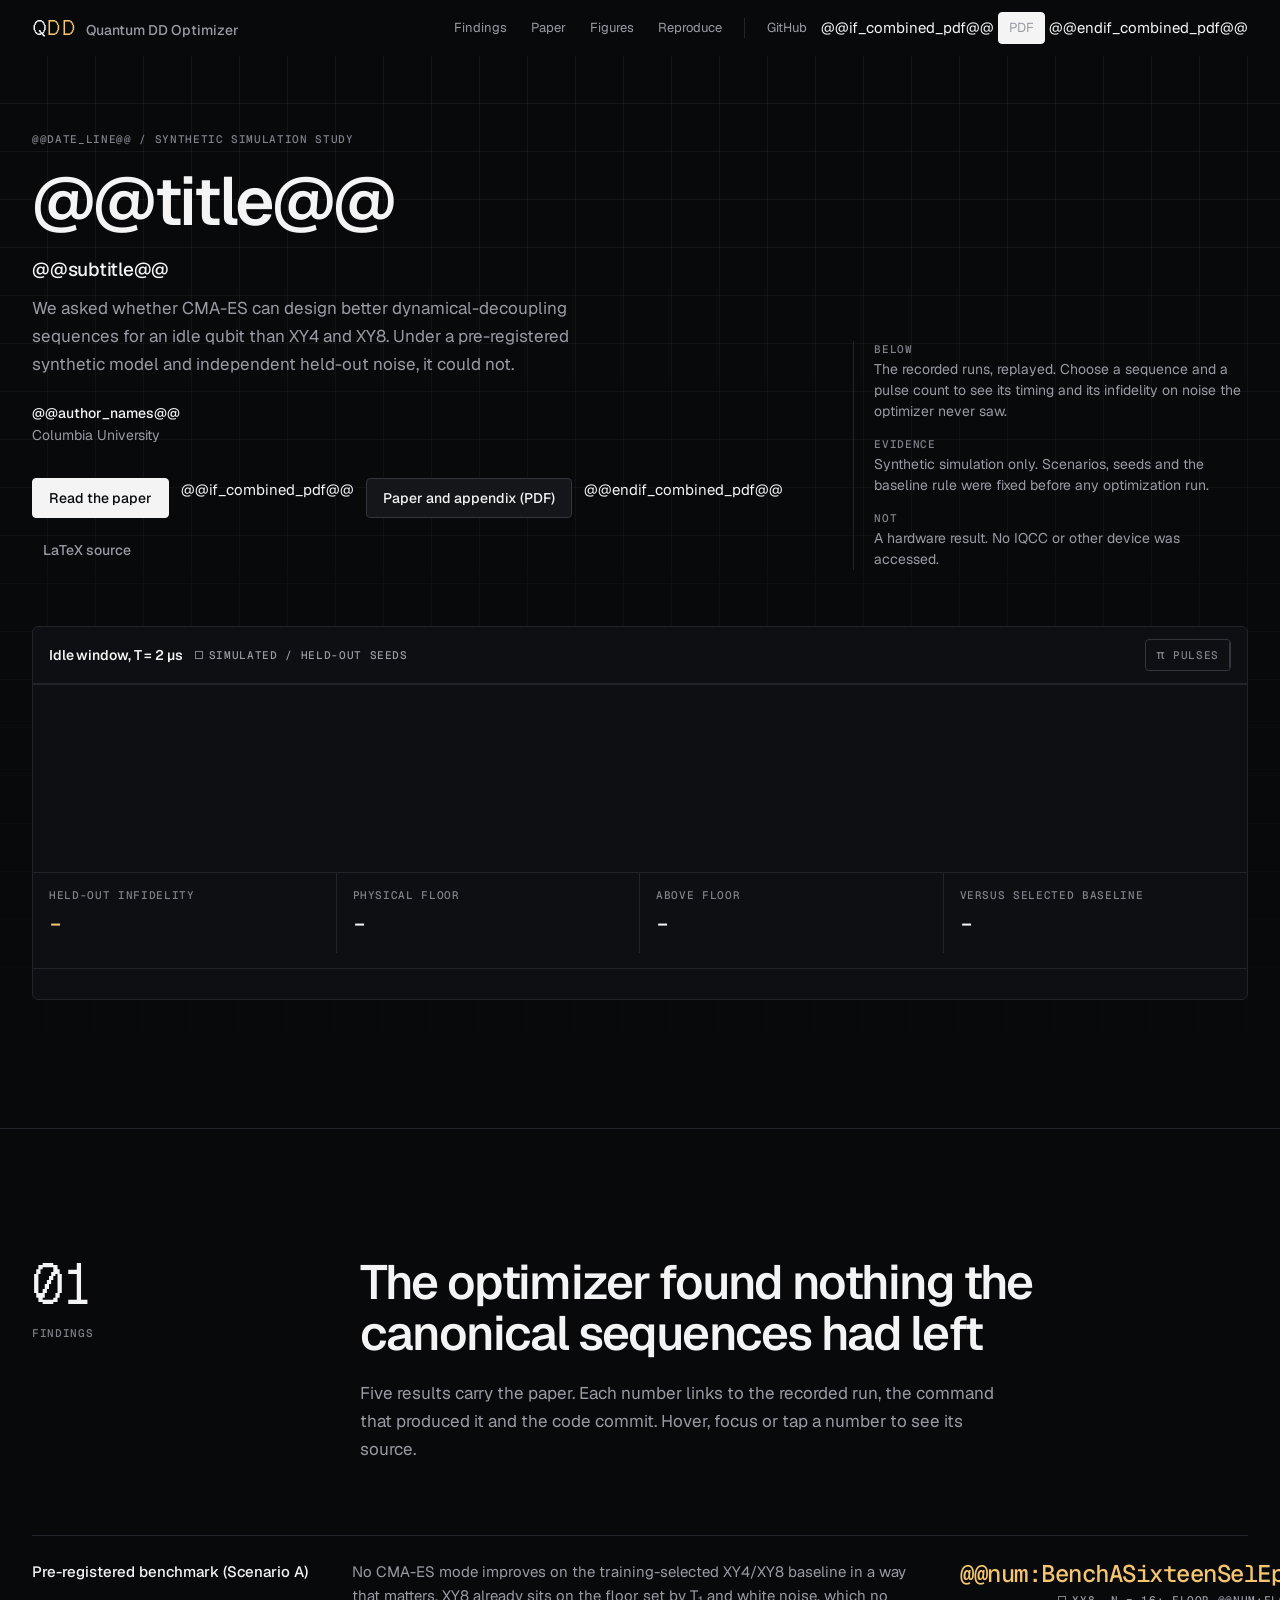
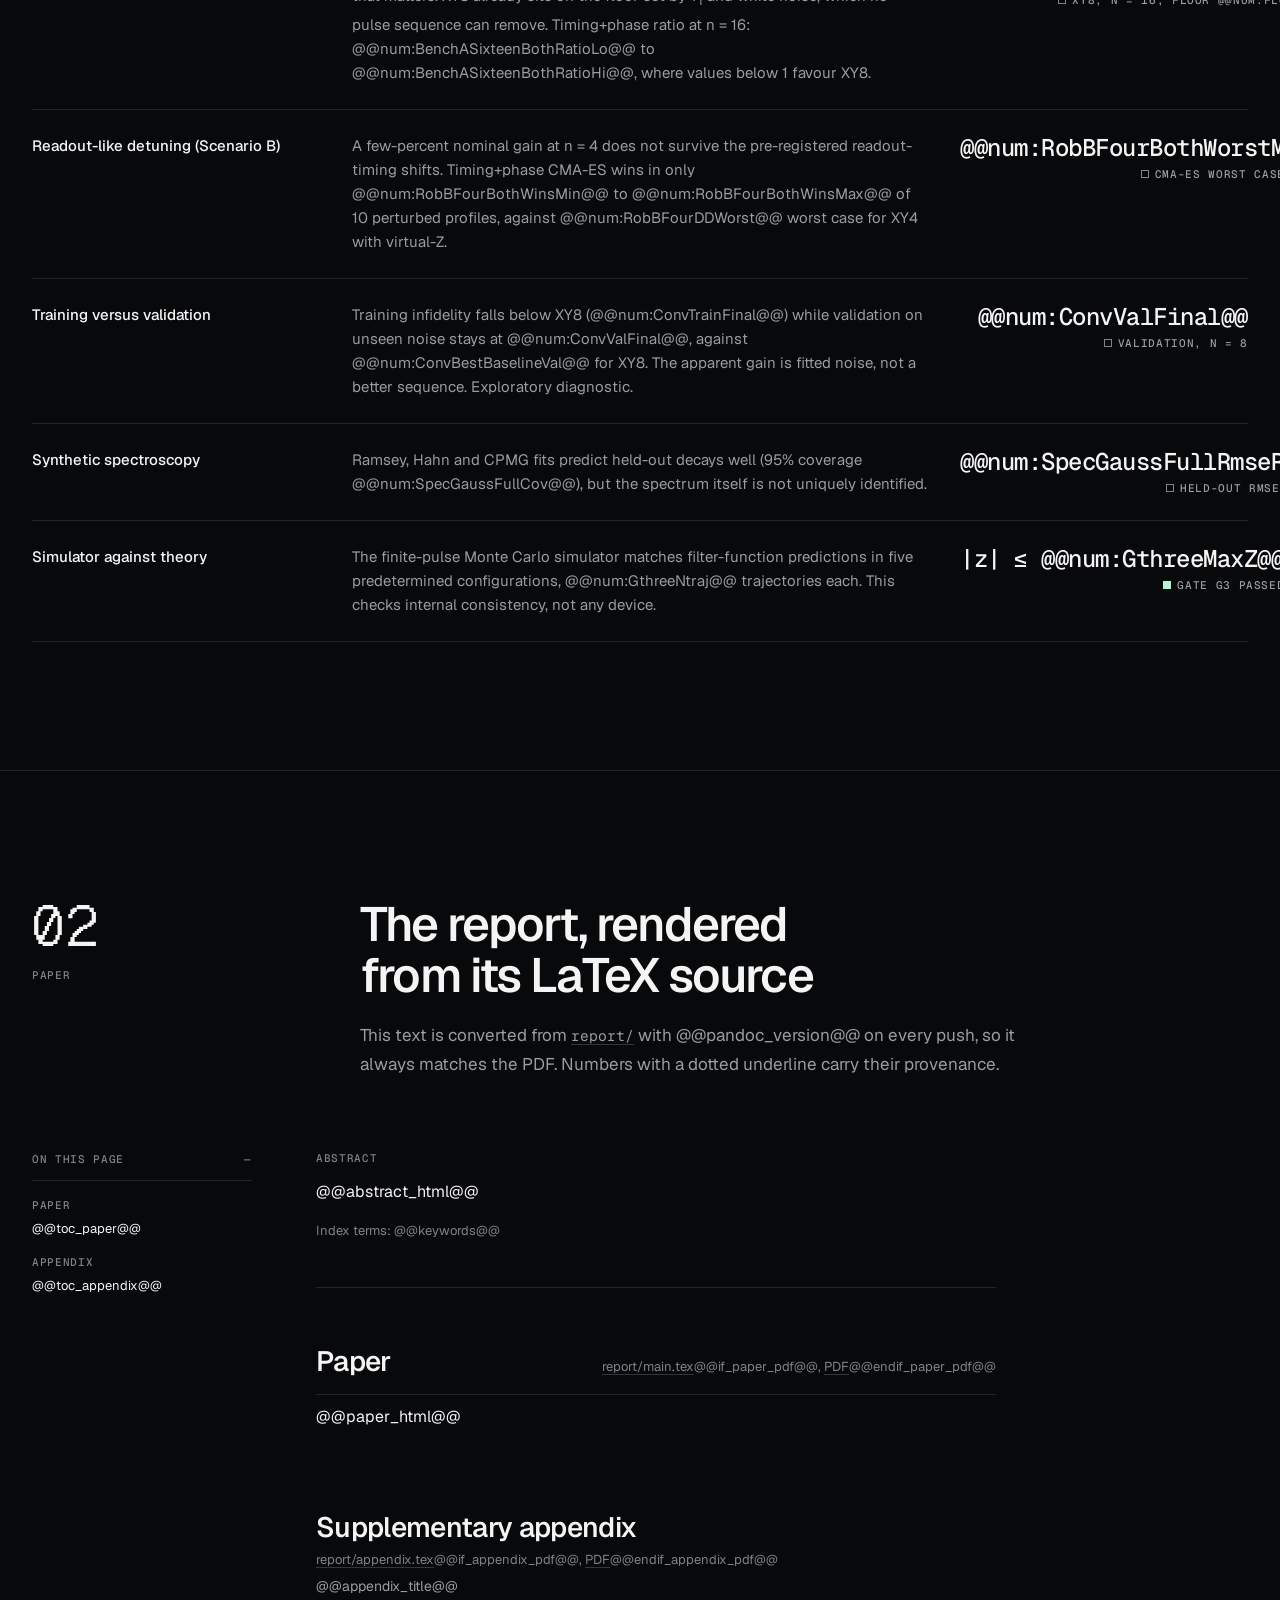
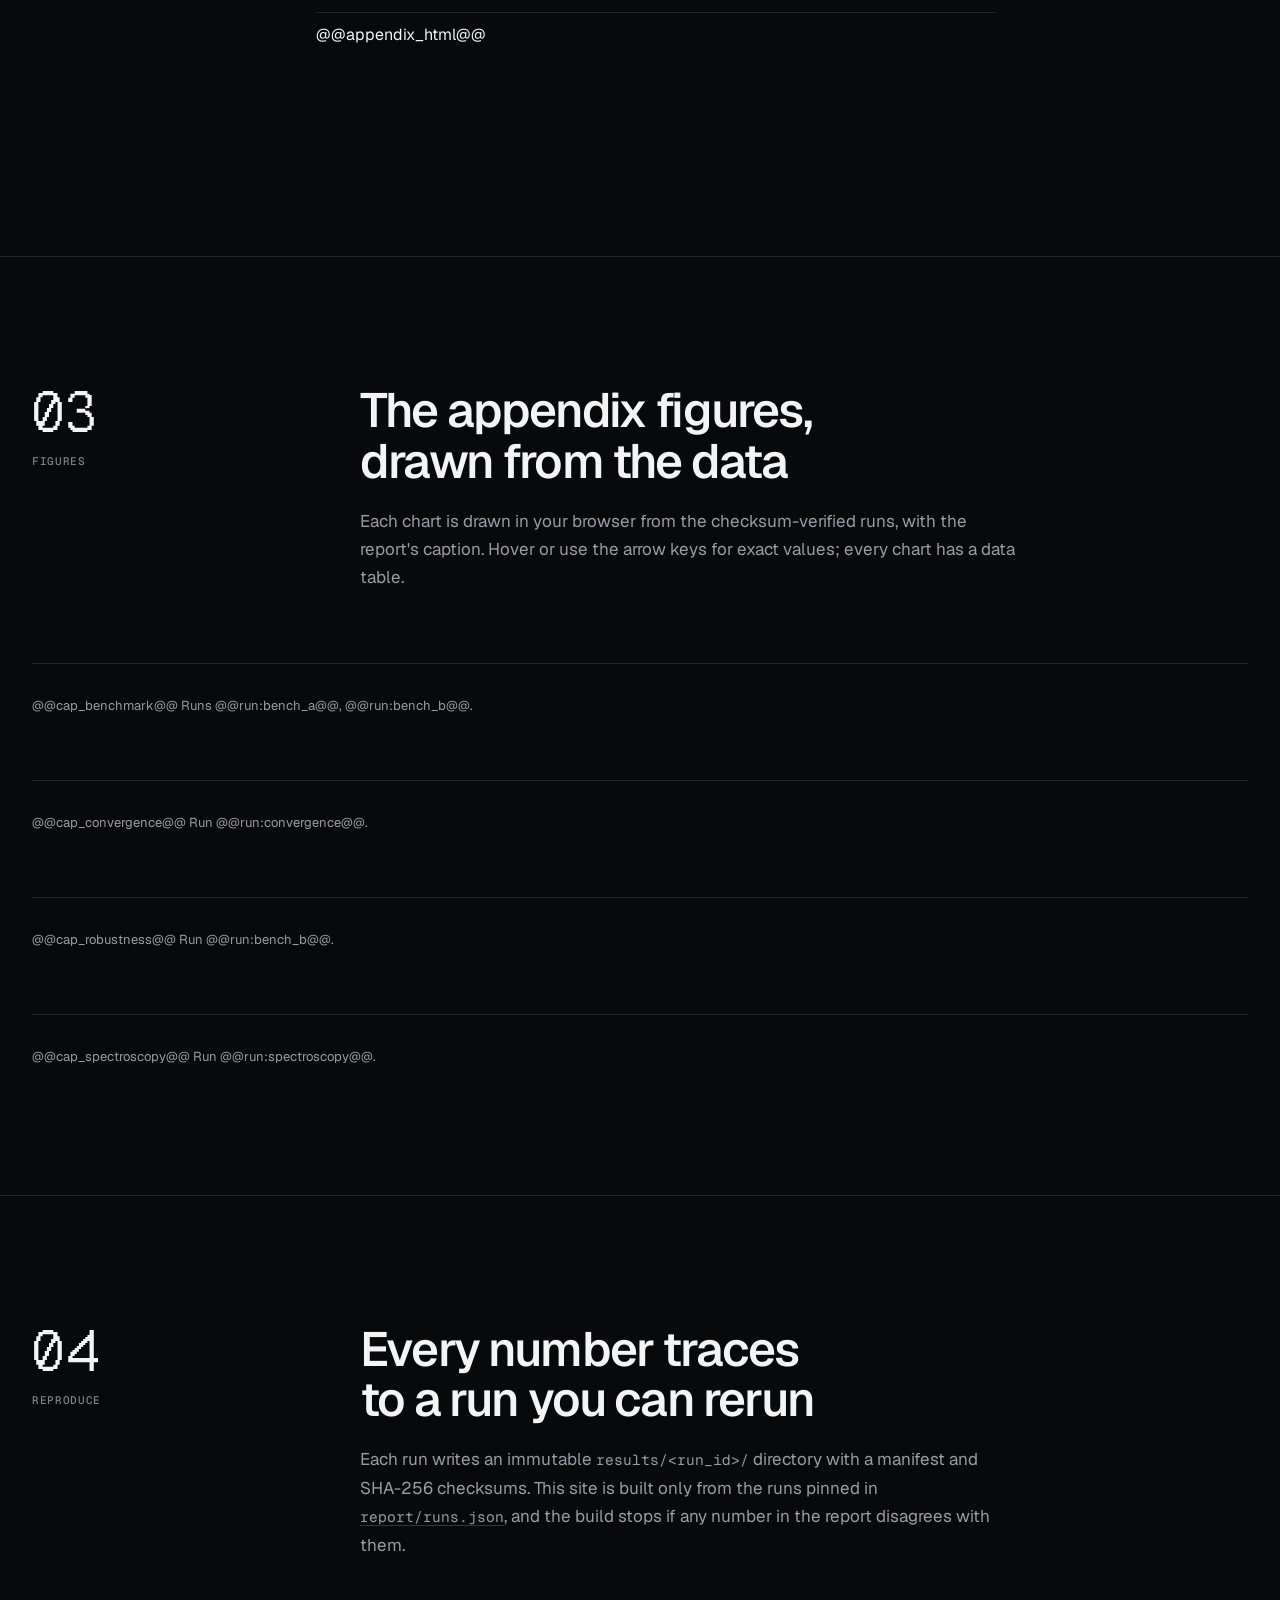
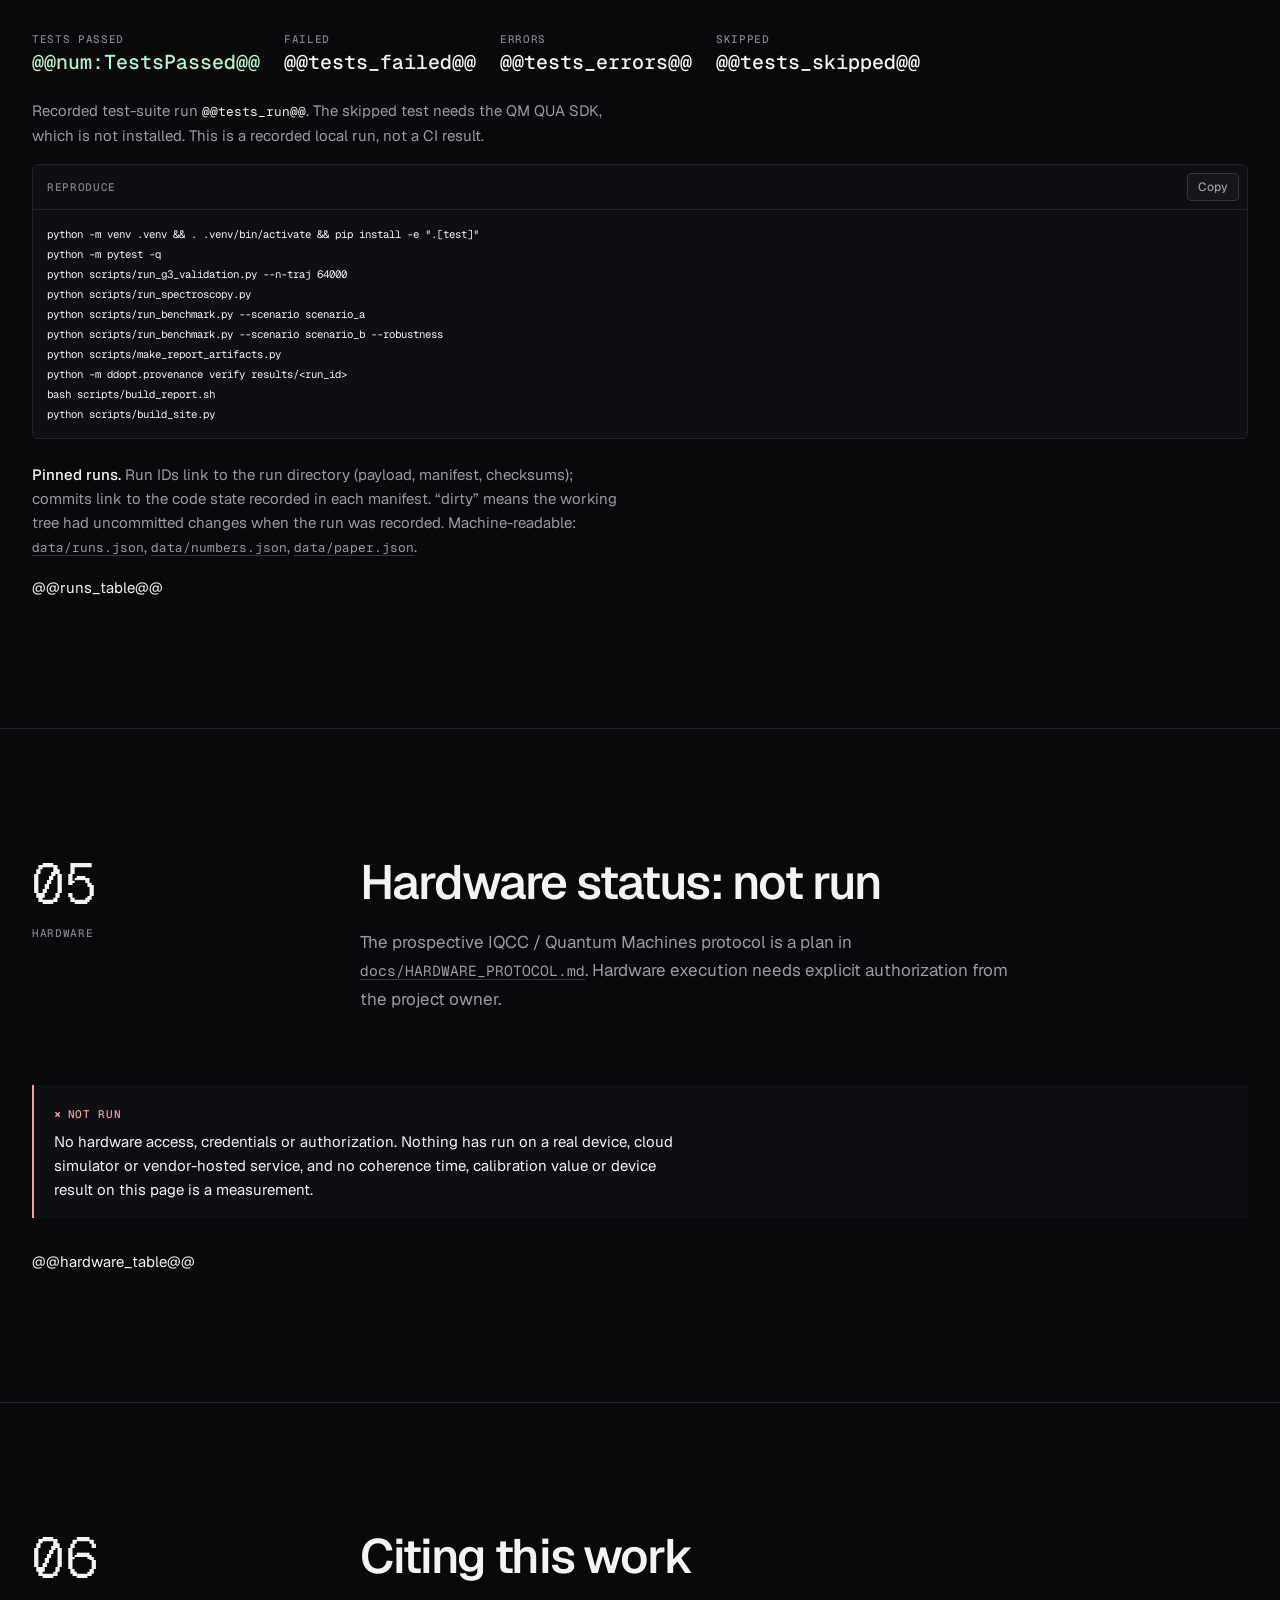
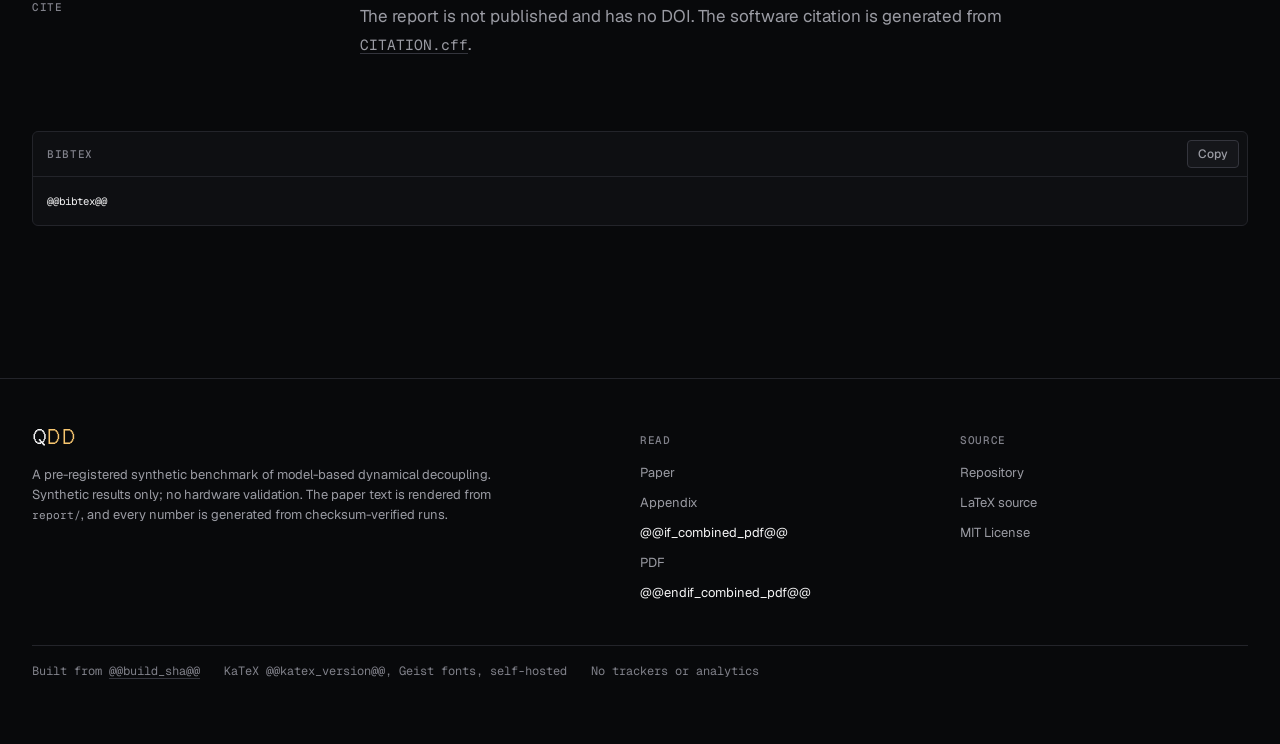
==== commit 9f7019d7: "site: redesign the research website from scratch Dark instrument-style layout with Geist type, an in" ====
--- a/site/src/index.html
+++ b/site/src/index.html
@@ -7,11 +7,10 @@
 <meta name="description" content="@@description@@">
 <meta name="author" content="@@author_names@@">
 <meta name="keywords" content="@@keywords@@">
-<meta http-equiv="Content-Security-Policy" content="default-src 'self'; script-src 'self' https://cdn.jsdelivr.net; style-src 'self' 'unsafe-inline' https://cdn.jsdelivr.net https://fonts.googleapis.com; font-src 'self' https://cdn.jsdelivr.net https://fonts.gstatic.com; img-src 'self' data:; connect-src 'self'; object-src 'none'; base-uri 'self'; form-action 'none'">
+<meta http-equiv="Content-Security-Policy" content="default-src 'self'; script-src 'self'; style-src 'self' 'unsafe-inline'; font-src 'self'; img-src 'self' data:; connect-src 'self'; object-src 'none'; base-uri 'self'; form-action 'none'">
 <meta name="referrer" content="strict-origin-when-cross-origin">
-<meta name="color-scheme" content="light dark">
-<meta name="theme-color" content="#fbfbfa" media="(prefers-color-scheme: light)">
-<meta name="theme-color" content="#0a0a0b" media="(prefers-color-scheme: dark)">
+<meta name="color-scheme" content="dark">
+<meta name="theme-color" content="#08090b">
 <link rel="canonical" href="@@site_url@@">
 <link rel="icon" href="assets/favicon.svg" type="image/svg+xml">
 <meta property="og:type" content="article">
@@ -26,239 +25,319 @@
 <meta name="twitter:title" content="@@full_title@@">
 <meta name="twitter:description" content="@@description@@">
 <meta name="twitter:image" content="@@site_url@@assets/og.png">
-<link rel="preconnect" href="https://fonts.googleapis.com">
-<link rel="preconnect" href="https://fonts.gstatic.com" crossorigin>
-<link rel="stylesheet" href="https://fonts.googleapis.com/css2?family=Inter:wght@400;500;600;700&amp;family=JetBrains+Mono:wght@400;500&amp;display=swap">
-<link rel="stylesheet" href="@@katex_css@@" integrity="@@katex_css_sri@@" crossorigin="anonymous">
+<link rel="preload" href="assets/fonts/Geist-Variable.woff2" as="font" type="font/woff2" crossorigin>
+<link rel="preload" href="assets/fonts/GeistMono-Variable.woff2" as="font" type="font/woff2" crossorigin>
+<link rel="stylesheet" href="@@katex_css@@">
 <link rel="stylesheet" href="assets/style.css">
-<script src="assets/theme.js"></script>
-<script defer src="@@katex_js@@" integrity="@@katex_js_sri@@" crossorigin="anonymous"></script>
+<script defer src="@@katex_js@@"></script>
 <script defer src="assets/charts.js"></script>
+<script defer src="assets/hero.js"></script>
 <script defer src="assets/app.js"></script>
 </head>
 <body>
-<a class="skip" href="#article">Skip to content</a>
-
-<header class="topbar">
-  <div class="topbar-inner">
-    <a class="brand" href="#top" aria-label="Back to top">
-      <img src="assets/favicon.svg" width="22" height="22" alt="">
-      <span>quantum-dd-optimizer</span>
+<a class="skip" href="#main">Skip to content</a>
+
+<header class="nav" id="nav">
+  <div class="container nav-in">
+    <a class="wordmark" href="#top" aria-label="Quantum DD Optimizer, back to top">
+      <span class="px" aria-hidden="true">Q<b>DD</b></span><span class="name">Quantum DD Optimizer</span>
     </a>
-    <nav class="topnav" aria-label="Site">
+    <nav class="nav-links" aria-label="Site">
+      <a href="#findings" class="opt">Findings</a>
       <a href="#paper">Paper</a>
-      <a href="#appendix">Appendix</a>
-      @@if_combined_pdf@@<a href="combined_report.pdf">PDF</a>@@endif_combined_pdf@@
+      <a href="#figures" class="opt">Figures</a>
+      <a href="#reproduce" class="opt">Reproduce</a>
+      <span class="nav-sep" aria-hidden="true"></span>
       <a href="@@repo_url@@">GitHub</a>
-      <button class="theme-toggle" type="button" aria-label="Toggle dark mode" title="Toggle light / dark">
-        <svg class="i-sun" viewBox="0 0 24 24" width="18" height="18" aria-hidden="true"><circle cx="12" cy="12" r="4.2" fill="none" stroke="currentColor" stroke-width="1.8"/><path d="M12 2.5v2.2M12 19.3v2.2M2.5 12h2.2M19.3 12h2.2M5.3 5.3l1.6 1.6M17.1 17.1l1.6 1.6M5.3 18.7l1.6-1.6M17.1 6.9l1.6-1.6" stroke="currentColor" stroke-width="1.8" stroke-linecap="round"/></svg>
-        <svg class="i-moon" viewBox="0 0 24 24" width="18" height="18" aria-hidden="true"><path d="M20 14.2A8 8 0 0 1 9.8 4a8 8 0 1 0 10.2 10.2z" fill="none" stroke="currentColor" stroke-width="1.8" stroke-linejoin="round"/></svg>
-      </button>
+      @@if_combined_pdf@@<a class="btn btn-primary btn-sm" href="combined_report.pdf">PDF</a>@@endif_combined_pdf@@
     </nav>
   </div>
 </header>
 
-<main id="top">
-<section class="hero" aria-labelledby="paper-title">
-  <div class="hero-inner">
-    <p class="eyebrow">@@date_line@@</p>
-    <h1 id="paper-title">@@title@@</h1>
-    <p class="subtitle">@@subtitle@@</p>
-    <ul class="badges" aria-label="Study status">
-      <li class="badge">Synthetic simulation</li>
-      <li class="badge">Pre-registered</li>
-      <li class="badge badge-warn">No hardware data</li>
-      <li class="badge badge-neg">Results negative</li>
-    </ul>
-    <ul class="authors" aria-label="Authors">@@authors@@</ul>
-    <div class="actions">
-      @@if_combined_pdf@@<a class="btn btn-primary" href="combined_report.pdf">Full paper + appendix PDF</a>@@endif_combined_pdf@@
-      @@if_paper_pdf@@<a class="btn" href="paper.pdf">Paper PDF</a>@@endif_paper_pdf@@
-      <a class="btn" href="@@repo_url@@">GitHub repository</a>
-      <a class="btn btn-ghost" href="@@report_tree@@">LaTeX source</a>
-    </div>
-  </div>
-</section>
-
-<section class="abstract-wrap" aria-labelledby="abstract-h">
-  <div class="abstract">
-    <h2 id="abstract-h" class="label">Abstract</h2>
-    @@abstract_html@@
-    <p class="keywords"><span class="label-inline">Index Terms</span> @@keywords@@</p>
-    <p class="hint">This page is generated from the LaTeX sources in <a href="@@report_tree@@"><code>report/</code></a> on every change. Numbers with a dotted underline carry provenance: hover, focus or tap one to see the recorded run, command and code commit it comes from.</p>
-  </div>
-</section>
-
-<section class="findings" aria-labelledby="findings-h">
-  <h2 id="findings-h" class="section-kicker">Key findings</h2>
-  <div class="cards">
-    <article class="card">
-      <h3>No CMA-ES gain in Scenario A</h3>
-      <p class="card-value">@@num:BenchASixteenSelEps@@</p>
-      <p class="card-sub">Selected XY8 baseline, held-out infidelity at n = 16, close to the T<sub>1</sub> + white-noise floor of @@num:FloorA@@. Timing+phase ratio at n = 16: @@num:BenchASixteenBothRatioLo@@–@@num:BenchASixteenBothRatioHi@@ (&lt; 1 favours XY8).</p>
-      @@prov:BenchASixteenSelEps@@
-    </article>
-    <article class="card">
-      <h3>Scenario B gain does not survive timing shifts</h3>
-      <p class="card-value">@@num:RobBFourBothWorstMax@@</p>
-      <p class="card-sub">Worst case of timing+phase CMA-ES at n = 4 under the pre-registered timing shifts, versus @@num:RobBFourDDWorst@@ for XY4 + virtual-Z. It wins in only @@num:RobBFourBothWinsMin@@–@@num:RobBFourBothWinsMax@@ of 10 perturbed profiles.</p>
-      @@prov:RobBFourBothWorstMax@@
-    </article>
-    <article class="card">
-      <h3>Training gains do not generalize</h3>
-      <p class="card-value">@@num:ConvValFinal@@</p>
-      <p class="card-sub">Validation infidelity of timing+phase CMA-ES at n = 8 (training: @@num:ConvTrainFinal@@), against @@num:ConvBestBaselineVal@@ for XY8. Exploratory diagnostic.</p>
-      @@prov:ConvValFinal@@
-    </article>
-    <article class="card">
-      <h3>Spectroscopy is predictive, not identifying</h3>
-      <p class="card-value">@@num:SpecGaussFullRmseRatio@@×</p>
-      <p class="card-sub">Held-out RMSE relative to the shot-noise floor (full Gaussian model), 95% coverage @@num:SpecGaussFullCov@@. The spectral model is not uniquely identified.</p>
-      @@prov:SpecGaussFullRmseRatio@@
-    </article>
-    <article class="card">
-      <h3>Simulator agrees with filter-function theory</h3>
-      <p class="card-value">|z| ≤ @@num:GthreeMaxZ@@</p>
-      <p class="card-sub">Five predetermined configurations, @@num:GthreeNtraj@@ trajectories each: internal consistency, not device validation.</p>
-      @@prov:GthreeMaxZ@@
-    </article>
-  </div>
-</section>
-
-<div class="layout">
-  <aside class="toc-col">
-    <details class="toc" open>
-      <summary>Contents</summary>
-      <nav aria-label="Table of contents">
-        <p class="toc-part"><a href="#paper">Paper</a></p>
-        @@toc_paper@@
-        <p class="toc-part"><a href="#appendix">Supplementary appendix</a></p>
-        @@toc_appendix@@
-        <p class="toc-part">Website</p>
-        <ol>
-          <li><a href="#figures">Figures (interactive)</a></li>
-          <li><a href="#reproducibility">Reproducibility</a></li>
-          <li><a href="#hardware">Hardware status</a></li>
-          <li><a href="#citation">Citation</a></li>
-        </ol>
-      </nav>
-    </details>
-  </aside>
-
-  <article id="article" class="paper">
-
-<section id="paper" class="part" aria-labelledby="paper-part-h">
-  <header class="part-header">
-    <p class="part-kicker">Part 1</p>
-    <h2 id="paper-part-h" class="part-title">Paper</h2>
-    <p class="part-links">Rendered from <a href="@@gh:report/main.tex@@"><code>report/main.tex</code></a>@@if_paper_pdf@@ · <a href="paper.pdf">PDF</a>@@endif_paper_pdf@@</p>
-  </header>
-  <div class="rendered">
+<main id="main">
+<section class="hero" id="top" aria-labelledby="paper-title">
+  <div class="container">
+    <div class="hero-grid">
+      <div>
+        <p class="label-mono">@@date_line@@ / Synthetic simulation study</p>
+        <h1 id="paper-title">@@title@@</h1>
+        <p class="kicker-sub">@@subtitle@@</p>
+        <p class="sub">We asked whether CMA-ES can design better dynamical-decoupling sequences for an idle qubit than XY4 and XY8. Under a pre-registered synthetic model and independent held-out noise, it could not.</p>
+        <p class="authors"><strong>@@author_names@@</strong><br>Columbia University</p>
+        <div class="actions">
+          <a class="btn btn-primary" href="#paper">Read the paper</a>
+          @@if_combined_pdf@@<a class="btn" href="combined_report.pdf">Paper and appendix (PDF)</a>@@endif_combined_pdf@@
+          <a class="btn btn-ghost" href="@@report_tree@@">LaTeX source</a>
+        </div>
+      </div>
+      <dl class="aside-dl">
+        <div><dt class="label-mono">Below</dt><dd>The recorded runs, replayed. Choose a sequence and a pulse count to see its timing and its infidelity on noise the optimizer never saw.</dd></div>
+        <div><dt class="label-mono">Evidence</dt><dd>Synthetic simulation only. Scenarios, seeds and the baseline rule were fixed before any optimization run.</dd></div>
+        <div><dt class="label-mono">Not</dt><dd>A hardware result. No IQCC or other device was accessed.</dd></div>
+      </dl>
+    </div>
+
+    <section class="instrument" aria-labelledby="inst-h">
+      <div class="inst-head">
+        <div class="inst-title">
+          <h2 id="inst-h">Idle window, T = 2&nbsp;µs</h2>
+          <span class="ev sim">Simulated / held-out seeds</span>
+        </div>
+        <fieldset class="seg" id="npulse"><legend><span class="sym">π</span> pulses</legend></fieldset>
+      </div>
+      <div class="inst-tabs"><fieldset class="tabs" id="seq" aria-label="Sequence"><legend class="sr-only">Sequence</legend></fieldset></div>
+      <div class="trace" id="trace" role="img" aria-label="Pulse timing of the selected sequence"></div>
+      <dl class="readouts" aria-live="polite">
+        <div class="readout"><dt class="label-mono">Held-out infidelity</dt><dd class="hot" id="r-eps">–</dd></div>
+        <div class="readout"><dt class="label-mono">Physical floor</dt><dd id="r-floor">–</dd></div>
+        <div class="readout"><dt class="label-mono">Above floor</dt><dd id="r-over">–</dd></div>
+        <div class="readout"><dt class="label-mono" id="r-cmp-l">Versus selected baseline</dt><dd id="r-cmp">–</dd></div>
+      </dl>
+      <div class="inst-foot">
+        <p class="verdict" id="verdict"></p>
+        <div>
+          <div class="scale" id="scale"></div>
+          <p class="prov" id="inst-prov"></p>
+        </div>
+      </div>
+    </section>
+  </div>
+</section>
+
+<section class="section" id="findings" aria-labelledby="findings-title">
+  <div class="container">
+    <header class="sec-head">
+      <div class="sec-mark"><span class="n" aria-hidden="true">01</span><span class="label-mono">Findings</span></div>
+      <div class="sec-title">
+        <h2 id="findings-title"><span class="sr-only">01. </span>The optimizer found nothing the canonical sequences had left</h2>
+        <p>Five results carry the paper. Each number links to the recorded run, the command that produced it and the code commit. Hover, focus or tap a number to see its source.</p>
+      </div>
+    </header>
+    <div class="sec-body">
+      <dl class="findings">
+        <div class="finding">
+          <dt>Pre-registered benchmark (Scenario A)</dt>
+          <dd>No CMA-ES mode improves on the training-selected XY4/XY8 baseline in a way that matters. XY8 already sits on the floor set by T<sub>1</sub> and white noise, which no pulse sequence can remove. Timing+phase ratio at n = 16: @@num:BenchASixteenBothRatioLo@@ to @@num:BenchASixteenBothRatioHi@@, where values below 1 favour XY8.</dd>
+          <div class="fig"><span class="val hot">@@num:BenchASixteenSelEps@@</span><span class="ev sim">XY8, n = 16; floor @@num:FloorA@@</span></div>
+        </div>
+        <div class="finding">
+          <dt>Readout-like detuning (Scenario B)</dt>
+          <dd>A few-percent nominal gain at n = 4 does not survive the pre-registered readout-timing shifts. Timing+phase CMA-ES wins in only @@num:RobBFourBothWinsMin@@ to @@num:RobBFourBothWinsMax@@ of 10 perturbed profiles, against @@num:RobBFourDDWorst@@ worst case for XY4 with virtual-Z.</dd>
+          <div class="fig"><span class="val">@@num:RobBFourBothWorstMax@@</span><span class="ev sim">CMA-ES worst case, n = 4</span></div>
+        </div>
+        <div class="finding">
+          <dt>Training versus validation</dt>
+          <dd>Training infidelity falls below XY8 (@@num:ConvTrainFinal@@) while validation on unseen noise stays at @@num:ConvValFinal@@, against @@num:ConvBestBaselineVal@@ for XY8. The apparent gain is fitted noise, not a better sequence. Exploratory diagnostic.</dd>
+          <div class="fig"><span class="val">@@num:ConvValFinal@@</span><span class="ev sim">Validation, n = 8</span></div>
+        </div>
+        <div class="finding">
+          <dt>Synthetic spectroscopy</dt>
+          <dd>Ramsey, Hahn and CPMG fits predict held-out decays well (95% coverage @@num:SpecGaussFullCov@@), but the spectrum itself is not uniquely identified.</dd>
+          <div class="fig"><span class="val">@@num:SpecGaussFullRmseRatio@@×</span><span class="ev sim">Held-out RMSE / shot noise</span></div>
+        </div>
+        <div class="finding">
+          <dt>Simulator against theory</dt>
+          <dd>The finite-pulse Monte Carlo simulator matches filter-function predictions in five predetermined configurations, @@num:GthreeNtraj@@ trajectories each. This checks internal consistency, not any device.</dd>
+          <div class="fig"><span class="val">|z| ≤ @@num:GthreeMaxZ@@</span><span class="ev ok">Gate G3 passed</span></div>
+        </div>
+      </dl>
+    </div>
+  </div>
+</section>
+
+<section class="section" id="paper" aria-labelledby="paper-sec-title">
+  <div class="container">
+    <header class="sec-head">
+      <div class="sec-mark"><span class="n" aria-hidden="true">02</span><span class="label-mono">Paper</span></div>
+      <div class="sec-title">
+        <h2 id="paper-sec-title"><span class="sr-only">02. </span>The report, rendered from its LaTeX source</h2>
+        <p>This text is converted from <a href="@@report_tree@@"><code>report/</code></a> with @@pandoc_version@@ on every push, so it always matches the PDF. Numbers with a dotted underline carry their provenance.</p>
+      </div>
+    </header>
+    <div class="sec-body docs">
+      <aside class="toc-col">
+        <details class="toc" open>
+          <summary class="label-mono">On this page</summary>
+          <nav aria-label="Table of contents">
+            <p class="toc-part label-mono"><a href="#paper-part">Paper</a></p>
+            @@toc_paper@@
+            <p class="toc-part label-mono"><a href="#appendix">Appendix</a></p>
+            @@toc_appendix@@
+          </nav>
+        </details>
+      </aside>
+      <article class="prose" id="article">
+        <div class="abstract">
+          <span class="label-mono">Abstract</span>
+          @@abstract_html@@
+          <p class="keywords">Index terms: @@keywords@@</p>
+        </div>
+        <section class="part" id="paper-part" aria-labelledby="paper-part-h">
+          <header class="part-head">
+            <h3 id="paper-part-h">Paper</h3>
+            <p><a href="@@gh:report/main.tex@@">report/main.tex</a>@@if_paper_pdf@@, <a href="paper.pdf">PDF</a>@@endif_paper_pdf@@</p>
+          </header>
+          <div class="rendered">
 @@paper_html@@
-  </div>
-</section>
-
-<section id="appendix" class="part" aria-labelledby="appendix-part-h">
-  <header class="part-header">
-    <p class="part-kicker">Part 2</p>
-    <h2 id="appendix-part-h" class="part-title">Supplementary appendix</h2>
-    <p class="part-subtitle">@@appendix_title@@</p>
-    <p class="part-links">Rendered from <a href="@@gh:report/appendix.tex@@"><code>report/appendix.tex</code></a>@@if_appendix_pdf@@ · <a href="appendix.pdf">PDF</a>@@endif_appendix_pdf@@</p>
-  </header>
-  <div class="rendered">
+          </div>
+        </section>
+        <section class="part" id="appendix" aria-labelledby="appendix-part-h">
+          <header class="part-head">
+            <h3 id="appendix-part-h">Supplementary appendix</h3>
+            <p><a href="@@gh:report/appendix.tex@@">report/appendix.tex</a>@@if_appendix_pdf@@, <a href="appendix.pdf">PDF</a>@@endif_appendix_pdf@@</p>
+            <p class="sub">@@appendix_title@@</p>
+          </header>
+          <div class="rendered">
 @@appendix_html@@
-  </div>
-</section>
-
-<section id="figures" class="part site-part" aria-labelledby="figures-h">
-  <header class="part-header">
-    <p class="part-kicker">Website</p>
-    <h2 id="figures-h" class="part-title">Figures (interactive)</h2>
-    <p class="part-links">Drawn in the browser from the checksum-verified runs; captions are the report's. Hover or use the arrow keys for exact values; every chart has a data table.</p>
-  </header>
-  <figure class="chart-figure wide" id="fig-benchmark">
-    <div class="chart" data-chart="benchmark" aria-describedby="fig-benchmark-cap"></div>
-    <noscript><img src="figures/fig_benchmark.png" alt="Held-out infidelity by pulse number for Scenario A and Scenario B." width="1120" loading="lazy"></noscript>
-    <figcaption id="fig-benchmark-cap">@@cap_benchmark@@ Runs @@run:bench_a@@, @@run:bench_b@@.</figcaption>
-  </figure>
-  <figure class="chart-figure" id="fig-convergence">
-    <div class="chart" data-chart="convergence" aria-describedby="fig-convergence-cap"></div>
-    <noscript><img src="figures/fig_convergence.png" alt="Training versus validation infidelity versus evaluation budget." width="560" loading="lazy"></noscript>
-    <figcaption id="fig-convergence-cap">@@cap_convergence@@ Run @@run:convergence@@.</figcaption>
-  </figure>
-  <figure class="chart-figure wide" id="fig-robustness">
-    <div class="chart" data-chart="robustness" aria-describedby="fig-robustness-cap"></div>
-    <noscript><img src="figures/fig_robustness_b.png" alt="Scenario B robustness at n = 4 versus Stark amplitude and readout timing shift." width="1120" loading="lazy"></noscript>
-    <figcaption id="fig-robustness-cap">@@cap_robustness@@ Run @@run:bench_b@@.</figcaption>
-  </figure>
-  <figure class="chart-figure" id="fig-spectroscopy">
-    <div class="chart" data-chart="spectroscopy" aria-describedby="fig-spectroscopy-cap"></div>
-    <noscript><img src="figures/fig_spectroscopy.png" alt="Synthetic spectroscopy: fitted PSD with band and decay curves with held-out data." width="1120" loading="lazy"></noscript>
-    <figcaption id="fig-spectroscopy-cap">@@cap_spectroscopy@@ Run @@run:spectroscopy@@.</figcaption>
-  </figure>
-</section>
-
-<section id="reproducibility" class="part site-part" aria-labelledby="reproducibility-h">
-  <header class="part-header">
-    <p class="part-kicker">Website</p>
-    <h2 id="reproducibility-h" class="part-title">Reproducibility</h2>
-  </header>
-  <p>Each run writes an immutable <code>results/&lt;run_id&gt;/</code> directory with a manifest (UTC time, git SHA and dirty flag, platform, Python and package versions, config hash, seeds, command) and SHA-256 checksums. This page is built from the runs pinned in <a href="@@gh:report/runs.json@@"><code>report/runs.json</code></a>; the build refuses to run if a number macro in <code>report/generated/numbers.tex</code> disagrees with the pinned payloads, and the paper text is converted from <code>report/</code> with pandoc (@@pandoc_version@@). Recorded test-suite status: <strong>@@num:TestsPassed@@ passed, @@tests_failed@@ failed, @@tests_errors@@ errors, @@tests_skipped@@ skipped</strong> (run <a class="run-link" href="@@tests_run_link@@"><code>@@tests_run@@</code></a>; skipped = QUA SDK not installed). This is a recorded local run, not a CI result.</p>
-  <div class="code-block">
-    <button class="copy" type="button" data-copy="repro-cmd">Copy</button>
+          </div>
+        </section>
+      </article>
+    </div>
+  </div>
+</section>
+
+<section class="section" id="figures" aria-labelledby="figures-title">
+  <div class="container">
+    <header class="sec-head">
+      <div class="sec-mark"><span class="n" aria-hidden="true">03</span><span class="label-mono">Figures</span></div>
+      <div class="sec-title">
+        <h2 id="figures-title"><span class="sr-only">03. </span>The appendix figures, drawn from the data</h2>
+        <p>Each chart is drawn in your browser from the checksum-verified runs, with the report's caption. Hover or use the arrow keys for exact values; every chart has a data table.</p>
+      </div>
+    </header>
+    <div class="sec-body charts">
+      <figure class="chart-figure wide" id="fig-benchmark">
+        <div class="chart" data-chart="benchmark" aria-describedby="fig-benchmark-cap"></div>
+        <noscript><img src="figures/fig_benchmark.png" alt="Held-out infidelity by pulse number for Scenario A and Scenario B." width="1120" loading="lazy"></noscript>
+        <figcaption id="fig-benchmark-cap">@@cap_benchmark@@ Runs @@run:bench_a@@, @@run:bench_b@@.</figcaption>
+      </figure>
+      <figure class="chart-figure" id="fig-convergence">
+        <div class="chart" data-chart="convergence" aria-describedby="fig-convergence-cap"></div>
+        <noscript><img src="figures/fig_convergence.png" alt="Training versus validation infidelity versus evaluation budget." width="560" loading="lazy"></noscript>
+        <figcaption id="fig-convergence-cap">@@cap_convergence@@ Run @@run:convergence@@.</figcaption>
+      </figure>
+      <figure class="chart-figure wide" id="fig-robustness">
+        <div class="chart" data-chart="robustness" aria-describedby="fig-robustness-cap"></div>
+        <noscript><img src="figures/fig_robustness_b.png" alt="Scenario B robustness at n = 4 versus Stark amplitude and readout timing shift." width="1120" loading="lazy"></noscript>
+        <figcaption id="fig-robustness-cap">@@cap_robustness@@ Run @@run:bench_b@@.</figcaption>
+      </figure>
+      <figure class="chart-figure" id="fig-spectroscopy">
+        <div class="chart" data-chart="spectroscopy" aria-describedby="fig-spectroscopy-cap"></div>
+        <noscript><img src="figures/fig_spectroscopy.png" alt="Synthetic spectroscopy: fitted PSD with band and decay curves with held-out data." width="1120" loading="lazy"></noscript>
+        <figcaption id="fig-spectroscopy-cap">@@cap_spectroscopy@@ Run @@run:spectroscopy@@.</figcaption>
+      </figure>
+    </div>
+  </div>
+</section>
+
+<section class="section" id="reproduce" aria-labelledby="reproduce-title">
+  <div class="container">
+    <header class="sec-head">
+      <div class="sec-mark"><span class="n" aria-hidden="true">04</span><span class="label-mono">Reproduce</span></div>
+      <div class="sec-title">
+        <h2 id="reproduce-title"><span class="sr-only">04. </span>Every number traces to a run you can rerun</h2>
+        <p>Each run writes an immutable <code>results/&lt;run_id&gt;/</code> directory with a manifest and SHA-256 checksums. This site is built only from the runs pinned in <a href="@@gh:report/runs.json@@"><code>report/runs.json</code></a>, and the build stops if any number in the report disagrees with them.</p>
+      </div>
+    </header>
+    <div class="sec-body">
+      <ul class="stat-line">
+        <li><span class="label-mono">Tests passed</span><span class="v ok">@@num:TestsPassed@@</span></li>
+        <li><span class="label-mono">Failed</span><span class="v">@@tests_failed@@</span></li>
+        <li><span class="label-mono">Errors</span><span class="v">@@tests_errors@@</span></li>
+        <li><span class="label-mono">Skipped</span><span class="v">@@tests_skipped@@</span></li>
+      </ul>
+      <p class="copy-text">Recorded test-suite run <a class="run-link" href="@@tests_run_link@@"><code>@@tests_run@@</code></a>. The skipped test needs the QM QUA SDK, which is not installed. This is a recorded local run, not a CI result.</p>
+      <div class="code-block">
+        <div class="cb-head"><span class="label-mono">Reproduce</span><button class="copy" type="button" data-copy="repro-cmd">Copy</button></div>
 <pre id="repro-cmd"><code>python -m venv .venv &amp;&amp; . .venv/bin/activate &amp;&amp; pip install -e ".[test]"
-python -m pytest -q                                   # unit + integration tests
-python scripts/run_g3_validation.py --n-traj 64000    # gate G3 (MC vs filter function)
-python scripts/run_spectroscopy.py                    # synthetic spectroscopy (G4)
-python scripts/run_benchmark.py --scenario scenario_a # pre-registered benchmark
+python -m pytest -q
+python scripts/run_g3_validation.py --n-traj 64000
+python scripts/run_spectroscopy.py
+python scripts/run_benchmark.py --scenario scenario_a
 python scripts/run_benchmark.py --scenario scenario_b --robustness
-python scripts/make_report_artifacts.py               # figures/tables/macros from pinned runs
-python -m ddopt.provenance verify results/&lt;run_id&gt;   # re-check checksums of a run
-bash scripts/build_report.sh                          # main.pdf, appendix.pdf, combined_report.pdf
-python scripts/build_site.py                          # this website (needs pandoc), into site/dist/</code></pre>
-  </div>
-  <h3>Pinned runs</h3>
-  <p>Run IDs link to the run directory (payload, manifest, checksums); commits link to the code state recorded in each manifest. “dirty” means the working tree had uncommitted changes when the run was recorded. Machine-readable: <a href="data/runs.json"><code>data/runs.json</code></a>, <a href="data/numbers.json"><code>data/numbers.json</code></a>, <a href="data/tables.json"><code>data/tables.json</code></a>.</p>
-  @@runs_table@@
-</section>
-
-<section id="hardware" class="part site-part" aria-labelledby="hardware-h">
-  <header class="part-header">
-    <p class="part-kicker">Website</p>
-    <h2 id="hardware-h" class="part-title">Hardware status</h2>
-  </header>
-  <div class="status-banner" role="note">
-    <span class="pill pill-neg">NOT RUN</span>
-    <p>No hardware access, no credentials, no authorization. Nothing has been executed on any real device, cloud simulator or vendor-hosted service. No coherence time, calibration value or device result on this page is a measurement.</p>
-  </div>
-  <p>The prospective IQCC / Quantum Machines protocol is documented as a plan in <a href="@@gh:docs/HARDWARE_PROTOCOL.md@@"><code>docs/HARDWARE_PROTOCOL.md</code></a>. Hardware execution requires explicit authorization from the human project owner. Gate status, as recorded there:</p>
-  @@hardware_table@@
-</section>
-
-<section id="citation" class="part site-part" aria-labelledby="citation-h">
-  <header class="part-header">
-    <p class="part-kicker">Website</p>
-    <h2 id="citation-h" class="part-title">Citation</h2>
-  </header>
-  <p>This report is not published and has no DOI. The software citation below is generated from <a href="@@cff_link@@"><code>CITATION.cff</code></a>.</p>
-  <div class="code-block wrap">
-    <button class="copy" type="button" data-copy="bibtex">Copy BibTeX</button>
+python scripts/make_report_artifacts.py
+python -m ddopt.provenance verify results/&lt;run_id&gt;
+bash scripts/build_report.sh
+python scripts/build_site.py</code></pre>
+      </div>
+      <p class="copy-text"><strong>Pinned runs.</strong> Run IDs link to the run directory (payload, manifest, checksums); commits link to the code state recorded in each manifest. “dirty” means the working tree had uncommitted changes when the run was recorded. Machine-readable: <a href="data/runs.json"><code>data/runs.json</code></a>, <a href="data/numbers.json"><code>data/numbers.json</code></a>, <a href="data/paper.json"><code>data/paper.json</code></a>.</p>
+      @@runs_table@@
+    </div>
+  </div>
+</section>
+
+<section class="section" id="hardware" aria-labelledby="hardware-title">
+  <div class="container">
+    <header class="sec-head">
+      <div class="sec-mark"><span class="n" aria-hidden="true">05</span><span class="label-mono">Hardware</span></div>
+      <div class="sec-title">
+        <h2 id="hardware-title"><span class="sr-only">05. </span>Hardware status: not run</h2>
+        <p>The prospective IQCC / Quantum Machines protocol is a plan in <a href="@@gh:docs/HARDWARE_PROTOCOL.md@@"><code>docs/HARDWARE_PROTOCOL.md</code></a>. Hardware execution needs explicit authorization from the project owner.</p>
+      </div>
+    </header>
+    <div class="sec-body">
+      <div class="callout" role="note">
+        <span class="ev none">Not run</span>
+        <p>No hardware access, credentials or authorization. Nothing has run on a real device, cloud simulator or vendor-hosted service, and no coherence time, calibration value or device result on this page is a measurement.</p>
+      </div>
+      @@hardware_table@@
+    </div>
+  </div>
+</section>
+
+<section class="section" id="cite" aria-labelledby="cite-title">
+  <div class="container">
+    <header class="sec-head">
+      <div class="sec-mark"><span class="n" aria-hidden="true">06</span><span class="label-mono">Cite</span></div>
+      <div class="sec-title">
+        <h2 id="cite-title"><span class="sr-only">06. </span>Citing this work</h2>
+        <p>The report is not published and has no DOI. The software citation is generated from <a href="@@cff_link@@"><code>CITATION.cff</code></a>.</p>
+      </div>
+    </header>
+    <div class="sec-body">
+      <div class="code-block wrap">
+        <div class="cb-head"><span class="label-mono">BibTeX</span><button class="copy" type="button" data-copy="bibtex">Copy</button></div>
 <pre id="bibtex"><code>@@bibtex@@</code></pre>
-  </div>
-</section>
-
-  </article>
-</div>
+      </div>
+    </div>
+  </div>
+</section>
 </main>
 
-<footer class="site-footer">
-  <div class="footer-inner">
-    <p><strong>Synthetic results; no hardware validation.</strong> The paper text is rendered from <code>report/</code>; every number is generated from checksum-verified runs in the repository.</p>
-    <p>Code and text: <a href="@@gh:LICENSE@@">MIT License</a> · Built from commit <a href="@@build_sha_link@@"><code>@@build_sha@@</code></a> · Math by KaTeX @@katex_version@@ · Reference style: IEEE CSL (CC BY-SA 3.0) · No trackers or analytics.</p>
+<footer class="footer">
+  <div class="container">
+    <div class="foot-grid">
+      <div>
+        <span class="wordmark" aria-hidden="true"><span class="px">Q<b>DD</b></span></span>
+        <p style="margin-top:14px">A pre-registered synthetic benchmark of model-based dynamical decoupling. Synthetic results only; no hardware validation. The paper text is rendered from <code>report/</code>, and every number is generated from checksum-verified runs.</p>
+      </div>
+      <div>
+        <span class="label-mono">Read</span>
+        <ul>
+          <li><a href="#paper">Paper</a></li>
+          <li><a href="#appendix">Appendix</a></li>
+          @@if_combined_pdf@@<li><a href="combined_report.pdf">PDF</a></li>@@endif_combined_pdf@@
+        </ul>
+      </div>
+      <div>
+        <span class="label-mono">Source</span>
+        <ul>
+          <li><a href="@@repo_url@@">Repository</a></li>
+          <li><a href="@@report_tree@@">LaTeX source</a></li>
+          <li><a href="@@gh:LICENSE@@">MIT License</a></li>
+        </ul>
+      </div>
+    </div>
+    <div class="foot-meta">
+      <span>Built from <a href="@@build_sha_link@@">@@build_sha@@</a></span>
+      <span>KaTeX @@katex_version@@, Geist fonts, self-hosted</span>
+      <span>No trackers or analytics</span>
+    </div>
   </div>
 </footer>
 
 <div class="popover" id="prov-pop" role="tooltip" hidden></div>
 <script type="application/json" id="chart-data">@@chart_data@@</script>
+<script type="application/json" id="hero-data">@@hero_data@@</script>
 </body>
 </html>
--- a/site/src/assets/style.css
+++ b/site/src/assets/style.css
@@ -1,532 +1,424 @@
-/* quantum-dd-optimizer online paper. Tokens first; dark values are their own validated steps. */
+/* Quantum DD Optimizer: online paper.
+   Sibling of QMint's design language (udsy19.github.io/qmint): an instrument, not a brochure.
+   Near-black field, hairline structure, Geist Sans for language, Geist Mono for every number and identifier,
+   Geist Pixel Square only for section numerals and the wordmark. One scarce accent, "pulse amber":
+   control pulses, the selected control, the decisive number, the focus ring. */
+
+@font-face { font-family: "Geist"; src: url("fonts/Geist-Variable.woff2") format("woff2"); font-weight: 100 900; font-style: normal; font-display: swap; }
+@font-face { font-family: "Geist Mono"; src: url("fonts/GeistMono-Variable.woff2") format("woff2"); font-weight: 100 900; font-style: normal; font-display: swap; }
+@font-face { font-family: "Geist Pixel Square"; src: url("fonts/GeistPixel-Square.woff2") format("woff2"); font-weight: 500; font-style: normal; font-display: swap; }
+
 :root {
-  color-scheme: light;
-  --bg: #fbfbfa;
-  --surface: #ffffff;
-  --surface-2: #f4f4f2;
-  --ink: #0b0b0b;
-  --ink-2: #47463f;
-  --muted: #66655f;
-  --line: rgba(11, 11, 11, 0.09);
-  --line-2: rgba(11, 11, 11, 0.16);
-  --grid: #e8e7e1;
-  --axis: #c3c2b7;
-  --accent: #4b45d1;
-  --accent-ink: #ffffff;
-  --accent-soft: rgba(75, 69, 209, 0.08);
-  --warm: #c2560f;
-  --warn-ink: #7a4b00;
-  --warn-bg: #fff4dc;
-  --warn-line: #f0d7a0;
-  --neg-ink: #a3261b;
-  --neg-bg: #fdeeec;
-  --neg-line: #f3c6c0;
-  --ok-ink: #145c2e;
-  --ok-bg: #e9f6ed;
-  --ok-line: #bfe3c9;
-  --shadow: 0 1px 2px rgba(11, 11, 11, 0.04), 0 8px 24px -12px rgba(11, 11, 11, 0.12);
-  --glow-a: rgba(75, 69, 209, 0.14);
-  --glow-b: rgba(242, 140, 60, 0.12);
-  /* categorical series (dataviz reference palette, light steps) */
-  --s-free: #2a78d6;
-  --s-cpmg: #eb6834;
-  --s-xy4: #1baf7a;
-  --s-xy8: #eda100;
-  --s-udd: #e87ba4;
-  --s-both: #008300;
-  --s-phase: #6250d6;
-  --s-timing: #e34948;
-  --s-truth: #0b0b0b;
-  --font: "Inter", system-ui, -apple-system, "Segoe UI", Roboto, sans-serif;
-  --mono: "JetBrains Mono", ui-monospace, SFMono-Regular, Menlo, Consolas, monospace;
-  --radius: 14px;
-  --radius-sm: 9px;
+  --background: #08090b;
+  --surface: #0e0f12;
+  --surface-raised: #15161a;
+  --surface-overlay: #1b1c21;
+  --surface-hover: #1f2026;
+  --border: #23242a;
+  --border-strong: #34353d;
+  --hairline: rgb(255 255 255 / 0.055);
+  --foreground: #f4f4f5;
+  --muted: #9a9ba3;
+  --subtle: #80818a;
+  --accent: #f6c56f;            /* pulse amber */
+  --accent-strong: #ffd68c;
+  --accent-muted: rgb(246 197 111 / 0.1);
+  --accent-foreground: #140d02;
+  --danger: #f0a3a3;            /* worse than baseline, NOT RUN */
+  --ok: #b6f3d1;                /* passed checks only */
+  --info: #aec6ee;
+  --plate: #f4f4f5;             /* behind raster figures from the paper */
+  --chart-grid: #1c1d22;
+  --chart-axis: #80818a;
+  --ring: #f6c56f;
+  --sans: "Geist", ui-sans-serif, system-ui, -apple-system, "Segoe UI", sans-serif;
+  --mono: "Geist Mono", ui-monospace, "SF Mono", Menlo, Consolas, monospace;
+  --pixel: "Geist Pixel Square", "Geist Mono", ui-monospace, monospace;
+  --ease: cubic-bezier(0.2, 0, 0, 1);
+  --ease-emph: cubic-bezier(0.3, 0, 0, 1);
+  --nav-h: 56px;
+  --gutter: 16px;
+  /* chart series (validated categorical palette on #08090b; fixed entity order) */
+  --s-free: #3987e5; --s-cpmg: #d95926; --s-xy4: #199e70; --s-xy8: #c98500; --s-udd: #d55181;
+  --s-both: #008300; --s-phase: #9085e9; --s-timing: #e66767; --s-truth: #f4f4f5;
+  /* aliases consumed by charts.js-generated markup */
+  --paper: var(--background); --line: var(--border); --line-2: var(--border-strong); --ink: var(--foreground);
+  --ink-2: var(--muted); --grid: var(--chart-grid); --font: var(--sans); --focus: var(--ring);
+  color-scheme: dark;
 }
-@media (prefers-color-scheme: dark) {
-  :root:not([data-theme="light"]) {
-    color-scheme: dark;
-    --bg: #0a0a0b;
-    --surface: #131315;
-    --surface-2: #1a1a1d;
-    --ink: #ededec;
-    --ink-2: #c3c2bb;
-    --muted: #9b9a94;
-    --line: rgba(255, 255, 255, 0.08);
-    --line-2: rgba(255, 255, 255, 0.15);
-    --grid: #26262a;
-    --axis: #3d3d41;
-    --accent: #a9a6ff;
-    --accent-ink: #0a0a0b;
-    --accent-soft: rgba(169, 166, 255, 0.10);
-    --warm: #f2a65a;
-    --warn-ink: #ffd38a;
-    --warn-bg: rgba(250, 178, 25, 0.10);
-    --warn-line: rgba(250, 178, 25, 0.28);
-    --neg-ink: #ffb4a8;
-    --neg-bg: rgba(227, 73, 72, 0.12);
-    --neg-line: rgba(227, 73, 72, 0.32);
-    --ok-ink: #8fdca6;
-    --ok-bg: rgba(12, 163, 12, 0.12);
-    --ok-line: rgba(12, 163, 12, 0.32);
-    --shadow: 0 1px 0 rgba(255, 255, 255, 0.03) inset, 0 8px 30px -12px rgba(0, 0, 0, 0.6);
-    --glow-a: rgba(124, 118, 255, 0.20);
-    --glow-b: rgba(242, 140, 60, 0.10);
-    --s-free: #3987e5;
-    --s-cpmg: #d95926;
-    --s-xy4: #199e70;
-    --s-xy8: #c98500;
-    --s-udd: #d55181;
-    --s-both: #008300;
-    --s-phase: #9085e9;
-    --s-timing: #e66767;
-    --s-truth: #ededec;
-  }
-}
-:root[data-theme="dark"] {
-  color-scheme: dark;
-  --bg: #0a0a0b;
-  --surface: #131315;
-  --surface-2: #1a1a1d;
-  --ink: #ededec;
-  --ink-2: #c3c2bb;
-  --muted: #9b9a94;
-  --line: rgba(255, 255, 255, 0.08);
-  --line-2: rgba(255, 255, 255, 0.15);
-  --grid: #26262a;
-  --axis: #3d3d41;
-  --accent: #a9a6ff;
-  --accent-ink: #0a0a0b;
-  --accent-soft: rgba(169, 166, 255, 0.10);
-  --warm: #f2a65a;
-  --warn-ink: #ffd38a;
-  --warn-bg: rgba(250, 178, 25, 0.10);
-  --warn-line: rgba(250, 178, 25, 0.28);
-  --neg-ink: #ffb4a8;
-  --neg-bg: rgba(227, 73, 72, 0.12);
-  --neg-line: rgba(227, 73, 72, 0.32);
-  --ok-ink: #8fdca6;
-  --ok-bg: rgba(12, 163, 12, 0.12);
-  --ok-line: rgba(12, 163, 12, 0.32);
-  --shadow: 0 1px 0 rgba(255, 255, 255, 0.03) inset, 0 8px 30px -12px rgba(0, 0, 0, 0.6);
-  --glow-a: rgba(124, 118, 255, 0.20);
-  --glow-b: rgba(242, 140, 60, 0.10);
-  --s-free: #3987e5;
-  --s-cpmg: #d95926;
-  --s-xy4: #199e70;
-  --s-xy8: #c98500;
-  --s-udd: #d55181;
-  --s-both: #008300;
-  --s-phase: #9085e9;
-  --s-timing: #e66767;
-  --s-truth: #ededec;
-}
-
-/* ---------- base ---------- */
+@media (min-width: 768px) { :root { --gutter: 24px; } }
+@media (min-width: 1280px) { :root { --gutter: 32px; } }
+
 *, *::before, *::after { box-sizing: border-box; }
-html { -webkit-text-size-adjust: 100%; scroll-padding-top: 76px; }
-body {
-  margin: 0;
-  background: var(--bg);
-  color: var(--ink);
-  font: 400 16.5px/1.7 var(--font);
-  font-feature-settings: "cv11", "ss01";
-  -webkit-font-smoothing: antialiased;
-  text-rendering: optimizeLegibility;
-  overflow-x: hidden;
-}
-@supports (overflow: clip) { body { overflow-x: clip; } }
+html { -webkit-text-size-adjust: 100%; scroll-padding-top: calc(var(--nav-h) + 16px); }
+@media (prefers-reduced-motion: no-preference) { html { scroll-behavior: smooth; } }
+@media (prefers-reduced-motion: reduce) { *, *::before, *::after { transition-duration: 0.01ms !important; animation-duration: 0.01ms !important; } }
+body { margin: 0; background: var(--background); color: var(--foreground); font: 400 15px/24px var(--sans); -webkit-font-smoothing: antialiased; text-rendering: optimizeLegibility; font-feature-settings: "ss01"; }
 img, svg { max-width: 100%; }
-a { color: var(--accent); text-decoration-thickness: 1px; text-underline-offset: 3px; }
-a:hover { text-decoration-thickness: 2px; }
-:focus-visible { outline: 2px solid var(--accent); outline-offset: 2px; border-radius: 4px; }
-code, pre, kbd { font-family: var(--mono); font-size: 0.86em; }
-code { background: var(--surface-2); border: 1px solid var(--line); border-radius: 6px; padding: 0.06em 0.36em; overflow-wrap: anywhere; }
-sub, sup { line-height: 0; }
-strong { font-weight: 600; }
-.skip { position: absolute; left: -999px; top: 8px; z-index: 100; background: var(--surface); padding: 8px 12px; border-radius: 8px; }
-.skip:focus { left: 8px; }
-
-/* ---------- top bar ---------- */
-.topbar {
-  position: sticky; top: 0; z-index: 50;
-  background: color-mix(in srgb, var(--bg) 78%, transparent);
-  backdrop-filter: saturate(180%) blur(14px);
-  -webkit-backdrop-filter: saturate(180%) blur(14px);
-  border-bottom: 1px solid var(--line);
-}
-.topbar-inner { max-width: 1200px; margin: 0 auto; padding: 0 16px; height: 56px; display: flex; align-items: center; justify-content: space-between; gap: 12px; }
-.brand { display: inline-flex; align-items: center; gap: 10px; color: var(--ink); text-decoration: none; font-weight: 600; font-size: 14.5px; letter-spacing: -0.01em; min-width: 0; }
-.brand span { white-space: nowrap; overflow: hidden; text-overflow: ellipsis; }
-.brand img { border-radius: 6px; flex: none; }
-.topnav { display: flex; align-items: center; gap: 2px; }
-.topnav a { color: var(--ink-2); text-decoration: none; font-size: 14px; padding: 6px 10px; border-radius: 8px; }
-.topnav a:hover { background: var(--surface-2); color: var(--ink); }
-.theme-toggle { display: inline-grid; place-items: center; width: 36px; height: 36px; border-radius: 9px; border: 1px solid var(--line); background: var(--surface); color: var(--ink-2); cursor: pointer; margin-left: 6px; }
-.theme-toggle:hover { color: var(--ink); border-color: var(--line-2); }
-.theme-toggle .i-moon { display: none; }
-:root[data-theme="dark"] .theme-toggle .i-sun { display: none; }
-:root[data-theme="dark"] .theme-toggle .i-moon { display: block; }
-@media (prefers-color-scheme: dark) {
-  :root:not([data-theme="light"]) .theme-toggle .i-sun { display: none; }
-  :root:not([data-theme="light"]) .theme-toggle .i-moon { display: block; }
-}
-@media (max-width: 560px) { .topnav a[href="#results"], .topnav a[href="#reproducibility"] { display: none; } }
+a { color: inherit; text-decoration-line: underline; text-decoration-color: var(--border-strong); text-underline-offset: 3px; text-decoration-thickness: 1px; transition: color 80ms var(--ease), text-decoration-color 80ms var(--ease); }
+a:hover { text-decoration-color: var(--foreground); }
+:focus-visible { outline: 2px solid var(--ring); outline-offset: 2px; border-radius: 2px; }
+::selection { background: rgb(246 197 111 / 0.22); }
+code, pre, kbd, samp { font-family: var(--mono); font-size: 0.86em; }
+.tnum { font-family: var(--mono); font-variant-numeric: tabular-nums slashed-zero; }
+.label-mono { font: 500 11px/16px var(--mono); letter-spacing: 0.06em; text-transform: uppercase; color: var(--subtle); }
+.sr-only { position: absolute !important; width: 1px; height: 1px; padding: 0; margin: -1px; overflow: hidden; clip: rect(0 0 0 0); white-space: nowrap; border: 0; }
+.skip { position: absolute; left: var(--gutter); top: -48px; z-index: 80; background: var(--foreground); color: var(--background); padding: 8px 12px; font: 500 13px var(--sans); text-decoration: none; border-radius: 4px; }
+.skip:focus { top: 8px; }
+.container { max-width: 1280px; margin: 0 auto; padding: 0 var(--gutter); }
+
+/* ---------- buttons ---------- */
+.btn { display: inline-flex; align-items: center; gap: 8px; height: 40px; padding: 0 16px; border-radius: 4px; border: 1px solid var(--border-strong); background: var(--surface-raised); color: var(--foreground); font: 500 14px/1 var(--sans); text-decoration: none; white-space: nowrap; transition: background 140ms var(--ease), border-color 140ms var(--ease); }
+.btn:hover { background: var(--surface-hover); border-color: #45464f; }
+.btn-primary { background: var(--foreground); border-color: var(--foreground); color: var(--background); }
+.btn-primary:hover { background: #ffffff; border-color: #ffffff; }
+.btn-ghost { background: transparent; border-color: transparent; color: var(--muted); padding: 0 10px; }
+.btn-ghost:hover { background: transparent; color: var(--foreground); border-color: transparent; }
+.btn-sm { height: 32px; padding: 0 12px; font-size: 13px; }
+.btn svg { flex: none; }
+
+/* ---------- nav ---------- */
+.nav { position: sticky; top: 0; z-index: 20; height: var(--nav-h); background: var(--background); border-bottom: 1px solid transparent; transition: border-color 140ms var(--ease); }
+.nav.scrolled { border-bottom-color: var(--border); }
+.nav-in { height: 100%; display: flex; align-items: center; gap: 24px; }
+.wordmark { display: inline-flex; align-items: baseline; gap: 10px; text-decoration: none; color: var(--foreground); }
+.wordmark .px { font: 500 20px/1 var(--pixel); letter-spacing: 0.02em; }
+.wordmark .px b { font-weight: inherit; color: var(--accent); }
+.wordmark .name { font: 500 14px/1 var(--sans); color: var(--muted); }
+.nav-links { margin-left: auto; display: flex; align-items: center; gap: 4px; }
+.nav-links a { color: var(--muted); text-decoration: none; font: 400 13px/1 var(--sans); padding: 8px 10px; border-radius: 4px; }
+.nav-links a:hover { color: var(--foreground); background: var(--surface-raised); }
+.nav-sep { width: 1px; height: 20px; background: var(--border); margin: 0 8px; }
+@media (max-width: 860px) { .nav-links a.opt, .nav-sep { display: none; } .wordmark .name { display: none; } }
 
 /* ---------- hero ---------- */
-.hero { position: relative; overflow: hidden; border-bottom: 1px solid var(--line); }
-.hero::before {
-  content: ""; position: absolute; inset: 0; pointer-events: none;
-  background-image: linear-gradient(var(--line) 1px, transparent 1px), linear-gradient(90deg, var(--line) 1px, transparent 1px);
-  background-size: 44px 44px;
-  -webkit-mask-image: radial-gradient(ellipse 80% 70% at 50% 0%, #000 30%, transparent 75%);
-  mask-image: radial-gradient(ellipse 80% 70% at 50% 0%, #000 30%, transparent 75%);
-}
-.hero::after {
-  content: ""; position: absolute; inset: -40% -10% auto -10%; height: 120%; pointer-events: none;
-  background: radial-gradient(40% 50% at 30% 30%, var(--glow-a), transparent 70%), radial-gradient(35% 45% at 75% 25%, var(--glow-b), transparent 70%);
-}
-.hero-inner { position: relative; z-index: 1; max-width: 1000px; margin: 0 auto; padding: 72px 16px 56px; text-align: center; }
-.eyebrow { margin: 0 0 18px; font: 500 12.5px/1 var(--mono); letter-spacing: 0.08em; text-transform: uppercase; color: var(--muted); }
-.hero h1 { margin: 0 auto; max-width: 22ch; font-size: clamp(1.85rem, 1.1rem + 3.2vw, 3.3rem); line-height: 1.08; letter-spacing: -0.032em; font-weight: 650; text-wrap: balance; }
-.badges { list-style: none; display: flex; flex-wrap: wrap; justify-content: center; gap: 8px; padding: 0; margin: 28px 0 0; }
-.badge { font-size: 13px; font-weight: 500; line-height: 1; padding: 8px 12px; border-radius: 999px; background: var(--surface); border: 1px solid var(--line-2); color: var(--ink-2); box-shadow: var(--shadow); }
-.badge-warn { background: var(--warn-bg); border-color: var(--warn-line); color: var(--warn-ink); }
-.badge-neg { background: var(--neg-bg); border-color: var(--neg-line); color: var(--neg-ink); }
-.meta { display: flex; flex-wrap: wrap; justify-content: center; gap: 10px 32px; margin: 32px 0 0; font-size: 14px; }
-.meta div { display: flex; flex-direction: column; align-items: center; min-width: 0; }
-.meta dt { font: 500 11px/1.4 var(--mono); text-transform: uppercase; letter-spacing: 0.08em; color: var(--muted); }
-.meta dd { margin: 2px 0 0; color: var(--ink-2); }
-.actions { display: flex; flex-wrap: wrap; justify-content: center; gap: 10px; margin-top: 32px; }
-.btn { display: inline-flex; align-items: center; gap: 8px; padding: 10px 16px; border-radius: 10px; font-size: 14.5px; font-weight: 500; text-decoration: none; color: var(--ink); background: var(--surface); border: 1px solid var(--line-2); box-shadow: var(--shadow); }
-.btn:hover { border-color: var(--ink-2); text-decoration: none; }
-.btn-primary { background: var(--ink); color: var(--bg); border-color: var(--ink); }
-.btn-primary:hover { opacity: 0.9; border-color: var(--ink); }
-.btn-ghost { background: transparent; box-shadow: none; color: var(--ink-2); }
-
-/* ---------- abstract & findings ---------- */
-.abstract-wrap { max-width: 860px; margin: 0 auto; padding: 48px 16px 8px; }
-.abstract { position: relative; }
-.label { font: 500 12px/1 var(--mono); text-transform: uppercase; letter-spacing: 0.09em; color: var(--muted); margin: 0 0 14px; }
-.abstract p { margin: 0; font-size: 17.5px; line-height: 1.72; color: var(--ink); }
-.abstract p.hint { margin-top: 16px; font-size: 13.5px; color: var(--muted); }
-.findings { max-width: 1200px; margin: 0 auto; padding: 40px 16px 8px; }
-.section-kicker { font: 500 12px/1 var(--mono); text-transform: uppercase; letter-spacing: 0.09em; color: var(--muted); margin: 0 0 16px; text-align: center; }
-.cards { display: grid; grid-template-columns: repeat(auto-fit, minmax(min(100%, 210px), 1fr)); gap: 12px; }
-.card { min-width: 0; display: flex; flex-direction: column; background: var(--surface); border: 1px solid var(--line); border-radius: var(--radius); padding: 18px 18px 14px; box-shadow: var(--shadow); }
-.card h3 { margin: 0; font-size: 14.5px; line-height: 1.35; font-weight: 600; letter-spacing: -0.005em; }
-.card-value { margin: 14px 0 6px; font-size: 30px; line-height: 1.1; font-weight: 600; letter-spacing: -0.03em; }
-.card-value .num { border-bottom-width: 0; }
-.card-sub { margin: 0; font-size: 13.5px; line-height: 1.55; color: var(--ink-2); flex: 1; }
-.card-prov { margin-top: 14px; padding-top: 10px; border-top: 1px dashed var(--line-2); display: flex; flex-direction: column; gap: 4px; min-width: 0; }
-.card-prov a { text-decoration: none; min-width: 0; }
-.card-prov code { display: block; background: none; border: 0; padding: 0; font-size: 11px; line-height: 1.45; color: var(--muted); overflow-wrap: anywhere; }
-.card-prov a code { color: var(--accent); }
-
-/* ---------- layout ---------- */
-.layout { max-width: 1200px; margin: 0 auto; padding: 40px 16px 64px; display: grid; grid-template-columns: minmax(0, 1fr); gap: 0; }
-.paper { min-width: 0; max-width: 900px; width: 100%; margin: 0 auto; }
-.paper p, .paper ul, .paper h2, .paper h3, .paper .rq-list, .paper .eq, .paper .conventions, .paper .callout, .paper .status-banner, .paper .refs { max-width: 760px; }
-@media (min-width: 1100px) {
-  .layout { grid-template-columns: 220px minmax(0, 1fr); gap: 48px; }
-  .paper { margin: 0; }
-}
-.toc-col { min-width: 0; }
-.toc { border: 1px solid var(--line); border-radius: var(--radius-sm); background: var(--surface); margin-bottom: 28px; }
-.toc summary { cursor: pointer; padding: 10px 14px; font-weight: 600; font-size: 14px; list-style: none; display: flex; justify-content: space-between; align-items: center; }
+.hero { position: relative; padding: 48px 0 96px; overflow: hidden; }
+.hero::before { content: ""; position: absolute; inset: 0; pointer-events: none; background-image: linear-gradient(var(--hairline) 1px, transparent 1px), linear-gradient(90deg, var(--hairline) 1px, transparent 1px); background-size: 48px 48px; background-position: -1px -1px; mask-image: linear-gradient(180deg, #000 0%, rgb(0 0 0 / 0.55) 55%, transparent 100%); }
+.hero > .container { position: relative; }
+.hero-grid { display: grid; gap: 40px; }
+@media (min-width: 1024px) { .hero-grid { grid-template-columns: minmax(0, 8fr) minmax(0, 4fr); gap: 32px; align-items: end; } .hero { padding-top: 64px; padding-bottom: 128px; } }
+.hero h1 { margin: 20px 0 0; max-width: 18ch; font: 560 clamp(2.4rem, 1.35rem + 3.9vw, 4.25rem)/1.02 var(--sans); letter-spacing: -0.042em; text-wrap: balance; }
+.hero .kicker-sub { margin: 20px 0 0; max-width: 48ch; font: 500 19px/28px var(--sans); color: var(--foreground); letter-spacing: -0.012em; }
+.hero .sub { margin: 10px 0 0; max-width: 54ch; font: 400 17px/28px var(--sans); color: var(--muted); }
+.hero .authors { margin: 24px 0 0; font: 400 14px/22px var(--sans); color: var(--muted); }
+.hero .authors strong { color: var(--foreground); font-weight: 500; }
+.hero .actions { margin-top: 32px; display: flex; flex-wrap: wrap; gap: 12px; }
+.aside-dl { margin: 0; display: grid; gap: 14px; padding-left: 20px; border-left: 1px solid var(--border); font-size: 14px; line-height: 21px; }
+.aside-dl div { display: grid; gap: 2px; }
+.aside-dl dd { margin: 0; color: var(--muted); }
+
+/* ---------- instrument ---------- */
+.instrument { margin-top: 48px; border: 1px solid var(--border); border-radius: 6px; background: var(--surface); }
+@media (min-width: 768px) { .instrument { margin-top: 56px; } }
+.inst-head { display: flex; flex-wrap: wrap; align-items: center; justify-content: space-between; gap: 12px 24px; padding: 12px 16px; border-bottom: 1px solid var(--border); }
+.inst-title { display: flex; align-items: center; gap: 12px; flex-wrap: wrap; }
+.inst-title h2 { margin: 0; font: 560 14px/20px var(--sans); letter-spacing: -0.008em; }
+.tabs { display: flex; gap: 2px; flex-wrap: wrap; border: 0; margin: 0; padding: 0; min-width: 0; }
+.tabs input { position: absolute; opacity: 0; width: 1px; height: 1px; }
+.tabs label { position: relative; display: inline-block; padding: 10px 12px; color: var(--muted); font: 500 13px/1 var(--sans); cursor: pointer; transition: color 80ms var(--ease); white-space: nowrap; }
+.tabs label:hover { color: var(--foreground); }
+.tabs input:checked + label { color: var(--foreground); }
+.tabs input:checked + label::after { content: ""; position: absolute; left: 12px; right: 12px; bottom: -1px; height: 2px; background: var(--accent); }
+.tabs input:focus-visible + label { outline: 2px solid var(--ring); outline-offset: -2px; border-radius: 2px; }
+.tabs input:disabled + label { color: #4a4b53; cursor: not-allowed; }
+.inst-tabs { padding: 0 4px; border-bottom: 1px solid var(--border); }
+.seg { display: inline-flex; border: 1px solid var(--border-strong); border-radius: 4px; overflow: hidden; margin: 0; padding: 0; min-width: 0; }
+.seg legend { float: left; padding: 0 10px; margin: 0; font: 500 11px/30px var(--mono); letter-spacing: 0.06em; text-transform: uppercase; color: var(--subtle); border: 0; border-right: 1px solid var(--border-strong); }
+.seg legend .sym { text-transform: none; font-family: var(--sans); font-size: 13px; }
+.seg-wrap { display: inline-flex; align-items: center; }
+.seg input { position: absolute; opacity: 0; width: 1px; height: 1px; }
+.seg label { display: inline-block; min-width: 40px; padding: 7px 10px; text-align: center; font: 500 13px/16px var(--mono); color: var(--muted); cursor: pointer; border-left: 1px solid var(--border-strong); }
+.seg label:first-of-type { border-left: 0; }
+.seg input:checked + label { background: var(--surface-raised); color: var(--foreground); box-shadow: inset 0 -2px 0 var(--accent); }
+.seg input:focus-visible + label { outline: 2px solid var(--ring); outline-offset: -2px; }
+.trace { padding: 20px 16px 8px; min-height: 172px; }
+.trace svg, .scale svg { display: block; width: 100%; height: auto; overflow: visible; }
+.trace .grid-v { stroke: var(--chart-grid); stroke-width: 1; shape-rendering: crispEdges; }
+.trace .axis, .scale .axis { stroke: var(--border-strong); stroke-width: 1; shape-rendering: crispEdges; }
+.trace .tk, .scale .tk { font: 400 11px var(--mono); fill: var(--chart-axis); font-variant-numeric: tabular-nums slashed-zero; }
+.trace .pulse { fill: var(--accent); }
+.trace .ax { font: 500 11px var(--mono); fill: var(--muted); text-anchor: middle; }
+.trace .none { font: 400 13px var(--sans); fill: var(--subtle); text-anchor: middle; }
+.trace .pulse, .trace .ax { transition: transform 640ms var(--ease-emph), opacity 220ms var(--ease); }
+.readouts { display: grid; grid-template-columns: repeat(2, minmax(0, 1fr)); border-top: 1px solid var(--border); }
+@media (min-width: 900px) { .readouts { grid-template-columns: repeat(4, minmax(0, 1fr)); } }
+.readout { padding: 14px 16px 16px; border-right: 1px solid var(--border); border-bottom: 1px solid var(--border); min-width: 0; }
+.readout dt { margin-bottom: 6px; }
+.readout dd { margin: 0; font: 500 22px/28px var(--mono); font-variant-numeric: tabular-nums slashed-zero; letter-spacing: -0.02em; white-space: nowrap; }
+.readout dd.hot { color: var(--accent); }
+.readout dd.bad { color: var(--danger); }
+.readout dd sup { font-size: 0.55em; vertical-align: 0.85em; margin-left: 1px; }
+.readout .unit { font: 400 12px var(--mono); color: var(--subtle); margin-left: 4px; }
+@media (min-width: 900px) { .readout:nth-child(4n) { border-right: 0; } }
+@media (max-width: 899px) { .readout:nth-child(2n) { border-right: 0; } }
+.readouts .readout:nth-last-child(-n + 4) { border-bottom: 0; }
+@media (max-width: 899px) { .readouts .readout:nth-last-child(-n + 4) { border-bottom: 1px solid var(--border); } .readouts .readout:nth-last-child(-n + 2) { border-bottom: 0; } }
+.inst-foot { display: grid; gap: 14px; padding: 14px 16px 16px; border-top: 1px solid var(--border); }
+@media (min-width: 900px) { .inst-foot { grid-template-columns: minmax(0, 5fr) minmax(0, 7fr); gap: 32px; align-items: start; } }
+.verdict { margin: 0; font: 400 14px/22px var(--sans); color: var(--muted); max-width: 56ch; }
+.verdict strong { color: var(--foreground); font-weight: 500; }
+.verdict .bad { color: var(--danger); }
+.scale .floor { stroke: var(--muted); stroke-width: 1; stroke-dasharray: 2 3; }
+.scale .shade { fill: var(--surface-raised); }
+.scale .dot { fill: var(--surface); stroke: var(--subtle); stroke-width: 1.5; }
+.scale .dot.on { fill: var(--accent); stroke: var(--accent); }
+.scale .name { font: 500 11px var(--mono); fill: var(--muted); }
+.scale .name.on { fill: var(--foreground); }
+.ev { display: inline-flex; align-items: center; gap: 6px; font: 500 11px/16px var(--mono); letter-spacing: 0.06em; text-transform: uppercase; color: var(--muted); white-space: nowrap; }
+.ev::before { content: ""; width: 8px; height: 8px; flex: none; border: 1.5px solid var(--subtle); }
+.ev.sim::before { border-color: var(--subtle); }
+.ev.syn::before { border-color: var(--accent); }
+.ev.none::before { border: 0; width: auto; height: auto; content: "×"; color: var(--danger); font: 600 12px/1 var(--mono); }
+.ev.ok::before { background: var(--ok); border-color: var(--ok); }
+.ev.theory::before { background: var(--info); border-color: var(--info); }
+.prov { margin: 0; font: 400 12px/18px var(--mono); color: var(--subtle); overflow-wrap: anywhere; }
+.prov a { color: var(--muted); }
+
+/* ---------- editorial sections ---------- */
+.section { border-top: 1px solid var(--border); padding: 96px 0; }
+@media (min-width: 768px) { .section { padding: 128px 0; } }
+.sec-head { display: grid; gap: 24px; }
+@media (min-width: 768px) { .sec-head { grid-template-columns: minmax(0, 3fr) minmax(0, 9fr); gap: 32px; } }
+.sec-mark { display: flex; align-items: baseline; gap: 16px; }
+@media (min-width: 768px) { .sec-mark { flex-direction: column; gap: 12px; } }
+.sec-mark .n { font: 500 40px/1 var(--pixel); color: var(--foreground); }
+@media (min-width: 768px) { .sec-mark .n { font-size: 56px; } }
+.sec-title h2 { margin: 0; max-width: 22ch; font: 560 clamp(2rem, 1.4rem + 2vw, 3.25rem)/1.06 var(--sans); letter-spacing: -0.038em; text-wrap: balance; }
+.sec-title p { margin: 20px 0 0; max-width: 60ch; font: 400 17px/28px var(--sans); color: var(--muted); }
+.sec-body { margin-top: 56px; }
+@media (min-width: 768px) { .sec-body { margin-top: 72px; } }
+
+/* findings: label-left / statement-right rows, hairline-separated */
+.findings { margin: 0; display: grid; }
+.finding { display: grid; gap: 8px 32px; padding: 24px 0; border-top: 1px solid var(--border); }
+.finding:last-child { border-bottom: 1px solid var(--border); }
+@media (min-width: 1024px) { .finding { grid-template-columns: minmax(0, 3fr) minmax(0, 6fr) minmax(0, 3fr); } }
+.finding dt { font: 500 15px/24px var(--sans); }
+.finding dd { margin: 0; color: var(--muted); max-width: 62ch; }
+.finding .fig { display: grid; gap: 4px; align-content: start; }
+@media (min-width: 1024px) { .finding .fig { justify-items: end; text-align: right; } }
+.finding .val { font: 500 24px/28px var(--mono); letter-spacing: -0.02em; font-variant-numeric: tabular-nums slashed-zero; color: var(--foreground); white-space: nowrap; }
+.finding .val.hot { color: var(--accent); }
+
+/* ---------- paper (docs layout) ---------- */
+.docs { display: grid; gap: 32px; }
+@media (min-width: 1080px) { .docs { grid-template-columns: 220px minmax(0, 1fr); gap: 64px; } }
+.toc { font: 400 13px/19.5px var(--sans); }
+@media (min-width: 1080px) { .toc { position: sticky; top: calc(var(--nav-h) + 24px); max-height: calc(100vh - var(--nav-h) - 48px); overflow: auto; scrollbar-width: thin; padding-bottom: 24px; } }
+.toc summary { cursor: pointer; list-style: none; display: flex; justify-content: space-between; align-items: center; padding: 12px 0; border-top: 1px solid var(--border); border-bottom: 1px solid var(--border); }
 .toc summary::-webkit-details-marker { display: none; }
-.toc summary::after { content: "+"; font: 500 16px/1 var(--mono); color: var(--muted); }
+.toc summary::after { content: "+"; font: 400 14px var(--mono); color: var(--subtle); }
 .toc[open] summary::after { content: "−"; }
-.toc nav { padding: 0 8px 10px; }
+@media (min-width: 1080px) { .toc summary { pointer-events: none; padding-top: 0; border-top: 0; } .toc summary::after { content: none; } }
+.toc nav { padding: 12px 0; }
+.toc-part { margin: 16px 0 6px; }
+.toc-part:first-child { margin-top: 4px; }
+.toc-part a { text-decoration: none; }
 .toc ol { list-style: none; margin: 0; padding: 0; }
-.toc ol ol { padding-left: 12px; border-left: 1px solid var(--line); margin: 2px 0 4px 10px; }
-.toc a { display: block; padding: 4px 8px; border-radius: 7px; font-size: 13.5px; line-height: 1.4; color: var(--ink-2); text-decoration: none; }
-.toc a:hover { background: var(--surface-2); color: var(--ink); }
-.toc a[aria-current="true"] { color: var(--ink); background: var(--accent-soft); box-shadow: inset 2px 0 0 var(--accent); }
-@media (min-width: 1100px) {
-  .toc-col .toc { position: sticky; top: 80px; max-height: calc(100vh - 100px); overflow: auto; border: 0; background: transparent; margin: 0; }
-  .toc summary { display: none; }
-  .toc nav { padding: 0; }
-  .toc::before { content: "Contents"; display: block; font: 500 11.5px/1 var(--mono); text-transform: uppercase; letter-spacing: 0.09em; color: var(--muted); padding: 4px 8px 12px; }
-}
-
-/* ---------- paper typography ---------- */
-.paper section { margin: 0; }
-.paper > section { margin-bottom: 20px; }
-.paper h2 { font-size: 26px; line-height: 1.25; letter-spacing: -0.022em; font-weight: 650; margin: 24px 0 16px; padding-top: 24px; border-top: 1px solid var(--line); display: flex; align-items: baseline; gap: 12px; }
-.paper > section:first-child h2 { border-top: 0; padding-top: 0; margin-top: 0; }
-.sec-n { font: 500 15px/1 var(--mono); color: var(--muted); min-width: 1.4em; }
-.paper h3 { font-size: 19px; line-height: 1.35; letter-spacing: -0.012em; font-weight: 620; margin: 32px 0 10px; }
-.rq { display: inline-block; font: 600 12px/1 var(--mono); color: var(--accent); background: var(--accent-soft); border-radius: 6px; padding: 5px 7px; margin-right: 8px; vertical-align: 2px; }
-.paper p, .paper li { color: var(--ink); }
-.paper p { margin: 0 0 16px; }
-.paper ul { padding-left: 1.2em; margin: 0 0 16px; }
-.paper li { margin: 6px 0; }
-.paper li::marker { color: var(--muted); }
-.fine { font-size: 13.5px; color: var(--muted); }
-.callout { border: 1px solid var(--warn-line); background: var(--warn-bg); color: var(--ink); border-radius: var(--radius-sm); padding: 12px 16px; font-size: 15px; }
-.callout strong { color: var(--warn-ink); }
-.rq-list { margin: 18px 0 20px; display: grid; gap: 8px; }
-.rq-list div { display: grid; grid-template-columns: 52px minmax(0, 1fr); gap: 12px; padding: 12px 14px; border: 1px solid var(--line); border-radius: var(--radius-sm); background: var(--surface); }
-.rq-list dt { font: 600 13px/1.6 var(--mono); color: var(--accent); }
-.rq-list dd { margin: 0; font-size: 15.5px; line-height: 1.6; }
-
-/* numbers with provenance */
-.num { font-variant-numeric: tabular-nums; white-space: nowrap; border-bottom: 1px dotted var(--muted); cursor: help; border-radius: 2px; }
-.num:hover, .num:focus-visible { background: var(--accent-soft); border-bottom-color: var(--accent); }
-.cites { white-space: nowrap; font-size: 0.92em; }
-.cite { text-decoration: none; font-variant-numeric: tabular-nums; }
-
-/* hero: report front matter */
-.subtitle { margin: 16px auto 0; max-width: 46ch; font-size: clamp(1.05rem, 0.95rem + 0.6vw, 1.3rem); line-height: 1.4; color: var(--ink-2); text-wrap: balance; }
-.authors { list-style: none; padding: 0; margin: 30px auto 0; max-width: 900px; display: flex; flex-wrap: wrap; justify-content: center; gap: 14px 30px; }
-.authors li { display: flex; flex-direction: column; align-items: center; min-width: 0; max-width: 220px; }
-.author-name { font-weight: 600; font-size: 15px; color: var(--ink); }
-.author-aff { font-size: 12.5px; line-height: 1.45; color: var(--muted); text-align: center; }
-.keywords { margin-top: 14px !important; font-size: 14.5px !important; color: var(--ink-2) !important; }
-.label-inline { font: 500 11px/1 var(--mono); text-transform: uppercase; letter-spacing: 0.08em; color: var(--muted); margin-right: 6px; }
-.abstract p + p { margin-top: 12px; }
-
-/* parts (paper, appendix, website sections) */
-.part { margin-bottom: 56px; }
-.part-header { padding: 28px 0 18px; margin-bottom: 8px; border-top: 1px solid var(--line-2); }
-.paper > .part:first-child .part-header { border-top: 0; padding-top: 0; }
-.part-kicker { margin: 0 0 6px !important; font: 500 11.5px/1 var(--mono) !important; text-transform: uppercase; letter-spacing: 0.09em; color: var(--accent) !important; }
-.paper .part-title { margin: 0; padding: 0; border: 0; font-size: 30px; letter-spacing: -0.025em; }
-.part-subtitle { margin: 6px 0 0 !important; color: var(--ink-2) !important; font-size: 15.5px; }
-.part-links { margin: 8px 0 0 !important; font-size: 13.5px; color: var(--muted) !important; }
-.rendered h2 { font-size: 22px; }
-.rendered h2 .sec-n, .rendered h3 .sec-n { font: 500 14px/1 var(--mono); color: var(--muted); min-width: 0; margin-right: 10px; }
-.rendered h3 { display: block; }
-.rendered h2.refs-heading { font-size: 19px; }
-.rendered dl { margin: 12px 0 18px; max-width: 760px; }
-.rendered dt { font: 600 13px/1.6 var(--mono); color: var(--accent); }
-.rendered dd { margin: 0 0 8px 0; padding-left: 16px; border-left: 2px solid var(--line); }
-.math.display, .math.inline { position: relative; }
-.rendered .math.display { display: block; overflow-x: auto; overflow-y: hidden; max-width: 760px; padding: 4px 0; }
-.rendered p > .math.display:only-child { margin: 0; }
-.rendered .math.display .katex-display { margin: 0.4em 0; }
+.toc ol ol { padding-left: 12px; }
+.toc li a { display: block; padding: 4px 0 4px 12px; border-left: 1px solid var(--border); color: var(--muted); text-decoration: none; transition: color 80ms var(--ease), border-color 80ms var(--ease); }
+.toc li a:hover { color: var(--foreground); }
+.toc li a[aria-current="true"] { color: var(--foreground); border-left: 2px solid var(--accent); padding-left: 11px; }
+
+.prose { min-width: 0; max-width: 680px; font: 400 16px/27px var(--sans); }
+.abstract { margin-bottom: 56px; padding-bottom: 32px; border-bottom: 1px solid var(--border); }
+.abstract .label-mono { display: block; margin-bottom: 12px; }
+.abstract p { margin: 0 0 14px; font-size: 17px; line-height: 28px; color: var(--foreground); }
+.abstract .keywords { margin-top: 16px; font: 400 13px/20px var(--sans); color: var(--subtle); }
+.part { margin-bottom: 80px; }
+.part-head { display: flex; flex-wrap: wrap; align-items: baseline; justify-content: space-between; gap: 6px 24px; padding-bottom: 16px; margin-bottom: 8px; border-bottom: 1px solid var(--border); }
+.part-head h3 { margin: 0; font: 560 28px/34px var(--sans); letter-spacing: -0.024em; }
+.part-head p { margin: 0; font: 400 13px/20px var(--sans); color: var(--subtle); }
+.part-head .sub { flex-basis: 100%; color: var(--muted); font-size: 14px; }
+
+.rendered h2, .rendered h3, .rendered h4 { scroll-margin-top: calc(var(--nav-h) + 16px); text-wrap: balance; }
+.rendered h2 { margin: 56px 0 14px; font: 560 24px/31px var(--sans); letter-spacing: -0.02em; }
+.rendered h3 { margin: 36px 0 10px; font: 560 18px/26px var(--sans); letter-spacing: -0.012em; }
+.rendered h4 { margin: 24px 0 8px; font: 560 15px/24px var(--sans); }
+.rendered .sec-n { font: 500 0.82em var(--mono); color: var(--subtle); margin-right: 10px; letter-spacing: 0; }
+.rendered p { margin: 0 0 16px; color: #d6d7db; }
+.rendered p > strong:first-child { color: var(--foreground); font-weight: 560; }
+.rendered ul, .rendered ol { margin: 0 0 16px; padding-left: 20px; color: #d6d7db; }
+.rendered li { margin: 4px 0; }
+.rendered dl { margin: 8px 0 20px; display: grid; grid-template-columns: auto minmax(0, 1fr); gap: 6px 16px; }
+.rendered dt { font: 500 12px/27px var(--mono); color: var(--subtle); letter-spacing: 0.04em; }
+.rendered dd { margin: 0; color: #d6d7db; }
+.rendered dd p { margin: 0; }
+.rendered em { color: var(--foreground); }
+.rendered code { color: var(--foreground); }
+.rendered .math.display, .rendered .katex-display { overflow-x: auto; overflow-y: hidden; padding: 4px 0; }
+.rendered .math.display { display: block; margin: 20px 0; text-align: center; }
+.katex { font-size: 1.06em; color: var(--foreground); }
+/* long inline formulas may break at relations and operators instead of widening the page */
 .math.inline .katex { white-space: normal; }
-.paper-figure { margin: 22px 0 26px; padding: 14px; background: #fff; border: 1px solid var(--line); border-radius: var(--radius); max-width: 900px; }
-.paper-figure img { display: block; width: 100%; height: auto; border-radius: 6px; }
-.paper-figure figcaption { margin-top: 10px; padding-top: 10px; border-top: 1px solid #e8e7e1; font-size: 14px; line-height: 1.6; color: #47463f; }
-.paper-figure .fig-label { color: #0b0b0b; }
-.paper-figure a { color: #4b45d1; }
-.fig-interactive { white-space: nowrap; font-weight: 500; }
-.fig-interactive::before { content: "· "; color: #66655f; }
-.paper-table figcaption { font-size: 13.5px; }
-.paper-table td, .paper-table th { text-align: center; }
-.paper-table td:first-child, .paper-table th:first-child { text-align: left; }
-.references.csl-bib-body { max-width: 760px; }
-.csl-entry { display: grid; grid-template-columns: 2.6em minmax(0, 1fr); gap: 0 6px; margin: 0 0 12px; font-size: 14.5px; line-height: 1.55; }
-.csl-entry:target { background: var(--accent-soft); border-radius: 6px; }
-.csl-left-margin { font: 500 13px/1.75 var(--mono); color: var(--muted); }
-.csl-right-inline { min-width: 0; overflow-wrap: anywhere; }
-.csl-entry .ref-status { margin-top: 4px; }
-.citation a { text-decoration: none; }
-.site-note { color: var(--muted); }
-.toc-part { margin: 14px 0 4px; padding: 0 8px; font: 600 11.5px/1.4 var(--mono); text-transform: uppercase; letter-spacing: 0.08em; color: var(--muted); }
-.toc-part a { display: inline; padding: 0; color: inherit; }
-.toc nav > .toc-part:first-child { margin-top: 0; }
-
-/* math */
-.tex { font-family: var(--mono); font-size: 0.88em; overflow-wrap: anywhere; }
-/* rendered inline math: allow breaking at relations/operators instead of overflowing narrow screens */
-.katex-rendered.tex .katex { white-space: normal; }
-.katex-rendered.tex { font-family: inherit; font-size: inherit; }
-.katex { font-size: 1.06em; }
-.eq { display: grid; grid-template-columns: minmax(0, 1fr) auto; align-items: center; gap: 12px; margin: 14px 0 18px; padding: 14px 16px; border: 1px solid var(--line); border-radius: var(--radius-sm); background: var(--surface); }
-.tex-display { overflow-x: auto; overflow-y: hidden; min-width: 0; font-family: var(--mono); font-size: 0.9em; padding: 2px 0; }
-.tex-display.katex-rendered { font-family: inherit; font-size: inherit; }
-.tex-display .katex-display { margin: 0; }
-.eq-n { font: 500 13px/1 var(--mono); color: var(--muted); }
-.conventions { margin: 24px 0 8px; padding: 18px 18px 8px; border-radius: var(--radius); background: linear-gradient(180deg, var(--accent-soft), transparent 70%), var(--surface); border: 1px solid var(--line); }
-.conventions dl { margin: 0; display: grid; grid-template-columns: repeat(auto-fit, minmax(min(100%, 220px), 1fr)); gap: 4px 20px; }
-.conventions dl div { padding: 8px 0; border-bottom: 1px solid var(--line); min-width: 0; }
-.conventions dt { font: 500 11.5px/1.4 var(--mono); text-transform: uppercase; letter-spacing: 0.06em; color: var(--muted); }
-.conventions dd { margin: 2px 0 0; font-size: 14.5px; line-height: 1.5; }
-.conventions .fine { margin: 10px 0; }
-
-/* ---------- figures ---------- */
-.chart-figure, .table-figure { margin: 24px 0 28px; min-width: 0; }
-.chart-figure { background: var(--surface); border: 1px solid var(--line); border-radius: var(--radius); padding: 16px 16px 14px; box-shadow: var(--shadow); }
-.chart-figure figcaption, .table-figure figcaption { font-size: 14px; line-height: 1.6; color: var(--ink-2); }
-.chart-figure figcaption { margin-top: 12px; padding-top: 12px; border-top: 1px solid var(--line); }
-.table-figure figcaption { margin-bottom: 10px; }
-.fig-label { font-weight: 600; color: var(--ink); }
-.chart-figure noscript img { width: 100%; height: auto; border-radius: 8px; background: #fff; }
+.math.inline .katex .base { white-space: nowrap; }
+.math.display { max-width: 100%; }
+/* KaTeX's visually hidden MathML is absolutely positioned: keep it inside the scroll container */
+.math, .katex-display { position: relative; }
+.katex .katex-mathml { left: 0; top: 0; width: 1px; height: 1px; overflow: hidden; }
+.citation a { color: var(--subtle); text-decoration: none; font-family: var(--mono); font-size: 0.86em; }
+.citation a:hover { color: var(--foreground); }
+
+.num { font-family: var(--mono); font-size: 0.92em; font-variant-numeric: tabular-nums slashed-zero; color: var(--foreground); text-decoration: underline dotted var(--border-strong); text-underline-offset: 4px; cursor: help; border-radius: 2px; }
+.num:hover, .num:focus-visible { color: var(--accent); text-decoration-color: var(--accent); }
+
+.paper-figure, .chart-figure, .table-figure { margin: 32px 0 36px; min-width: 0; }
+.paper-figure img { display: block; width: 100%; height: auto; background: var(--plate); padding: 10px; border-radius: 4px; }
+figcaption { margin-top: 12px; font: 400 13px/20px var(--sans); color: var(--muted); }
+.fig-label { font: 500 11px/20px var(--mono); letter-spacing: 0.06em; text-transform: uppercase; color: var(--foreground); margin-right: 6px; }
+.fig-interactive { white-space: nowrap; color: var(--foreground); }
+.table-figure figcaption { margin: 0 0 12px; }
+.table-wrap { overflow-x: auto; max-width: 100%; border-top: 1px solid var(--border-strong); border-bottom: 1px solid var(--border-strong); }
+table { border-collapse: collapse; width: 100%; font: 400 13px/19.5px var(--sans); color: var(--muted); }
+th, td { padding: 8px 12px; border-bottom: 1px solid var(--hairline); vertical-align: top; text-align: left; }
+th { font: 500 11px/16px var(--mono); letter-spacing: 0.04em; color: var(--subtle); white-space: nowrap; border-bottom: 1px solid var(--border); }
+td { font-variant-numeric: tabular-nums slashed-zero; }
+td:not(:first-child) { font-family: var(--mono); font-size: 12.5px; color: var(--foreground); }
+tbody tr:hover td { background: var(--surface); }
+tbody tr:last-child td { border-bottom: 0; }
+th:first-child, td:first-child { padding-left: 0; }
+th:last-child, td:last-child { padding-right: 0; }
+.cell-sub { display: block; font-size: 11.5px; color: var(--subtle); }
+
+.refs-heading { margin-top: 56px !important; }
+.references { display: grid; gap: 12px; font: 400 13.5px/21px var(--sans); color: var(--muted); }
+.csl-entry { display: grid; grid-template-columns: 36px minmax(0, 1fr); }
+.csl-left-margin { font: 500 12px/21px var(--mono); color: var(--subtle); }
+.csl-entry:target { background: var(--accent-muted); outline: 6px solid var(--accent-muted); }
+.csl-right-inline a { overflow-wrap: anywhere; color: var(--muted); }
+.ref-status { margin-top: 4px; display: flex; flex-wrap: wrap; gap: 4px 10px; align-items: baseline; font-size: 12px; color: var(--subtle); }
+.pill { display: inline-flex; align-items: center; gap: 6px; font: 500 10.5px/16px var(--mono); letter-spacing: 0.06em; text-transform: uppercase; color: var(--muted); white-space: nowrap; }
+.pill::before { content: ""; width: 7px; height: 7px; border: 1.5px solid var(--subtle); }
+.pill-ok::before { background: var(--ok); border-color: var(--ok); }
+.pill-warn::before { border-color: var(--accent); }
+.pill-neg { color: var(--danger); }
+.pill-neg::before { border: 0; width: auto; height: auto; content: "×"; font: 600 12px/1 var(--mono); }
+
+/* ---------- interactive charts (charts.js) ---------- */
+.charts { display: grid; gap: 64px; }
+.chart-figure { margin: 0; padding-top: 20px; border-top: 1px solid var(--border); }
 .chart { position: relative; min-width: 0; }
 .chart-toolbar { display: flex; flex-wrap: wrap; align-items: flex-start; justify-content: space-between; gap: 10px 16px; margin-bottom: 8px; }
-.legend { flex: 1 1 300px; display: flex; flex-wrap: wrap; gap: 4px 14px; margin: 0; padding: 0; list-style: none; font-size: 12.5px; line-height: 1.6; color: var(--ink-2); min-width: 0; }
+.legend { flex: 1 1 18rem; display: flex; flex-wrap: wrap; gap: 4px 16px; margin: 0; padding: 0; list-style: none; font: 400 12px/20px var(--mono); color: var(--muted); min-width: 0; }
 .legend li { display: inline-flex; align-items: center; gap: 6px; white-space: nowrap; }
 .legend svg { flex: none; overflow: visible; }
-.table-toggle { flex: none; font: 500 12.5px/1 var(--font); color: var(--ink-2); background: var(--surface-2); border: 1px solid var(--line); border-radius: 8px; padding: 7px 10px; cursor: pointer; }
-.table-toggle:hover { color: var(--ink); border-color: var(--line-2); }
-.panels { display: grid; grid-template-columns: minmax(0, 1fr); gap: 8px 16px; }
+.table-toggle { height: 28px; padding: 0 10px; border-radius: 4px; border: 1px solid var(--border-strong); background: var(--surface-raised); color: var(--muted); font: 500 12px/1 var(--sans); cursor: pointer; white-space: nowrap; }
+.table-toggle:hover { color: var(--foreground); background: var(--surface-hover); }
+.panels { display: grid; grid-template-columns: minmax(0, 1fr); gap: 8px 24px; }
 @media (min-width: 700px) { .panels.two { grid-template-columns: repeat(2, minmax(0, 1fr)); } }
 .panel { min-width: 0; position: relative; }
-.panel-title { margin: 4px 0 0 4px; font-size: 13px; font-weight: 600; color: var(--ink); }
+.panel-title { margin: 4px 0 0; font: 500 11px/16px var(--mono); letter-spacing: 0.06em; text-transform: uppercase; color: var(--subtle); }
 .panel svg { display: block; width: 100%; height: auto; overflow: visible; touch-action: pan-y; }
-.panel svg:focus-visible { outline: 2px solid var(--accent); outline-offset: 2px; }
+.panel svg:focus-visible { outline: 2px solid var(--ring); outline-offset: 2px; }
 .chart-data { margin-top: 12px; }
-.chart-data .table-wrap { max-height: 380px; }
-
-/* svg marks */
-.gridline { stroke: var(--grid); stroke-width: 1; shape-rendering: crispEdges; }
-.baseline { stroke: var(--axis); stroke-width: 1; shape-rendering: crispEdges; }
-.tick { fill: var(--muted); font: 11px var(--font); font-variant-numeric: tabular-nums; }
-.axis-label { fill: var(--ink-2); font: 500 11.5px var(--font); }
-.ref-line { stroke: var(--ink-2); stroke-width: 1.2; stroke-dasharray: 5 4; }
-.ref-label { fill: var(--ink-2); font: 500 11px var(--font); }
+.chart-data[hidden] { display: none; }
+.chart-data .table-wrap { max-height: 24rem; }
+.gridline { stroke: var(--chart-grid); stroke-width: 1; shape-rendering: crispEdges; }
+.axis, .baseline { stroke: var(--border-strong); stroke-width: 1; shape-rendering: crispEdges; }
+.tick { fill: var(--chart-axis); font: 400 11px var(--mono); font-variant-numeric: tabular-nums slashed-zero; }
+.axis-label { fill: var(--muted); font: 500 11px var(--mono); }
+.ref-line { stroke: var(--muted); stroke-width: 1; stroke-dasharray: 2 3; }
+.ref-label { fill: var(--muted); font: 400 11px var(--mono); }
 .ln { fill: none; stroke-width: 2; stroke-linejoin: round; stroke-linecap: round; }
-.mk { stroke: var(--surface); stroke-width: 1.6; paint-order: stroke; }
-.mk-open { fill: var(--surface); stroke-width: 1.4; }
-.band { opacity: 0.13; stroke: none; }
-.crosshair { stroke: var(--ink-2); stroke-width: 1; opacity: 0.55; }
+.mk { stroke: var(--background); stroke-width: 1.6; paint-order: stroke; }
+.mk-open { fill: var(--background); stroke-width: 1.4; }
+.band { opacity: 0.16; stroke: none; }
+.crosshair { stroke: var(--border-strong); stroke-width: 1; }
 .hit { fill: transparent; stroke: none; cursor: pointer; }
-.pt:focus { outline: none; }
-.pt:focus-visible .focus-ring, .pt.is-hover .focus-ring { stroke: var(--ink); stroke-width: 1.5; fill: none; }
-.focus-ring { fill: none; stroke: none; }
+.focus-ring { fill: none; stroke: var(--ring); stroke-width: 2; }
+.is-hover { filter: drop-shadow(0 0 1px var(--foreground)); }
 .s-free { --c: var(--s-free); } .s-cpmg { --c: var(--s-cpmg); } .s-xy4 { --c: var(--s-xy4); } .s-xy8 { --c: var(--s-xy8); }
 .s-udd { --c: var(--s-udd); } .s-both { --c: var(--s-both); } .s-phase { --c: var(--s-phase); } .s-timing { --c: var(--s-timing); }
 .s-truth { --c: var(--s-truth); }
 .ln[class*="s-"] { stroke: var(--c); }
 .mk[class*="s-"], .band[class*="s-"] { fill: var(--c); }
-.mk-open[class*="s-"] { stroke: var(--c); fill: var(--surface); }
+.mk-open[class*="s-"] { stroke: var(--c); fill: var(--background); }
 .key-line[class*="s-"] { stroke: var(--c); }
-
-.tooltip { position: absolute; z-index: 5; pointer-events: none; min-width: 160px; max-width: min(380px, calc(100% - 8px)); padding: 10px 12px; border-radius: 10px; background: color-mix(in srgb, var(--surface) 92%, transparent); backdrop-filter: blur(8px); -webkit-backdrop-filter: blur(8px); border: 1px solid var(--line-2); box-shadow: 0 10px 30px -10px rgba(0, 0, 0, 0.35); font-size: 12.5px; line-height: 1.45; color: var(--ink-2); }
+.tooltip { position: absolute; z-index: 70; pointer-events: none; min-width: 11rem; max-width: min(22rem, calc(100% - 8px)); padding: 10px 12px; border-radius: 6px; background: var(--surface-overlay); border: 1px solid var(--border-strong); box-shadow: 0 16px 40px -16px rgb(0 0 0 / 0.8); font: 400 12px/18px var(--sans); color: var(--muted); }
 .tooltip[hidden] { display: none; }
-.tooltip .tt-head { font-weight: 600; color: var(--ink); margin-bottom: 6px; }
+.tooltip .tt-head { font-weight: 500; color: var(--foreground); margin-bottom: 6px; }
 .tooltip .tt-row { display: grid; grid-template-columns: 16px auto minmax(0, 1fr); align-items: center; gap: 6px; margin: 2px 0; }
-.tooltip .tt-row strong { color: var(--ink); font-variant-numeric: tabular-nums; white-space: nowrap; }
+.tooltip .tt-row strong { color: var(--foreground); font: 500 12px var(--mono); font-variant-numeric: tabular-nums; white-space: nowrap; }
 .tooltip .tt-row span { min-width: 0; overflow-wrap: anywhere; }
-.tooltip .tt-note { margin-top: 6px; color: var(--muted); font-size: 11.5px; overflow-wrap: anywhere; }
-
-/* ---------- tables ---------- */
-.table-wrap { overflow-x: auto; max-width: 100%; border: 1px solid var(--line); border-radius: var(--radius-sm); background: var(--surface); -webkit-overflow-scrolling: touch; }
-.table-wrap:focus-visible { outline: 2px solid var(--accent); }
-table { border-collapse: collapse; width: 100%; font-size: 13.5px; line-height: 1.45; font-variant-numeric: tabular-nums; }
-th, td { padding: 8px 12px; text-align: left; vertical-align: top; border-bottom: 1px solid var(--line); white-space: nowrap; }
-thead th { position: sticky; top: 0; background: var(--surface-2); font-weight: 600; font-size: 12.5px; color: var(--ink); }
-thead tr.group-head th, thead tr.group-head td { background: var(--surface); font: 500 11px/1.3 var(--mono); text-transform: uppercase; letter-spacing: 0.06em; color: var(--muted); border-bottom: 1px solid var(--line); text-align: center; position: static; }
-tbody th { font-weight: 500; color: var(--ink); }
-tbody tr:last-child th, tbody tr:last-child td { border-bottom: 0; }
-tbody tr.group-start:not(:first-child) th, tbody tr.group-start:not(:first-child) td { border-top: 1px solid var(--line-2); }
-tbody tr:hover { background: var(--accent-soft); }
-td.num-cell { text-align: right; }
-.cell-sub { display: block; font-size: 11.5px; color: var(--muted); }
-table.runs td, table.runs th { white-space: normal; }
-table.runs th[scope="row"] { min-width: 220px; width: 40%; }
-table.runs .run-role { display: block; font-weight: 600; margin-bottom: 4px; }
-table.runs .run-status { display: block; margin-top: 6px; }
-table.runs code { overflow-wrap: anywhere; }
-table.runs td { min-width: 260px; }
-table.runs dl { margin: 0; display: grid; grid-template-columns: auto minmax(0, 1fr); gap: 4px 12px; font-size: 13px; }
-table.runs dt { font: 500 10.5px/1.9 var(--mono); text-transform: uppercase; letter-spacing: 0.05em; color: var(--muted); }
-table.runs dd { margin: 0; min-width: 0; }
-.code-block.wrap pre code { white-space: pre-wrap; overflow-wrap: anywhere; }
-table.hw td, table.hw th { white-space: normal; }
-table.hw th { width: 32%; }
+.tooltip .tt-note { margin-top: 6px; color: var(--subtle); overflow-wrap: anywhere; }
+.site-note { color: var(--subtle); }
+
+/* ---------- reproduce / hardware / cite ---------- */
+.cols { display: grid; gap: 48px; }
+@media (min-width: 1024px) { .cols { grid-template-columns: minmax(0, 5fr) minmax(0, 7fr); gap: 64px; } }
+.copy-text { margin: 0 0 16px; color: var(--muted); max-width: 60ch; }
+.copy-text strong { color: var(--foreground); font-weight: 500; }
+.code-block { position: relative; margin: 0 0 24px; border: 1px solid var(--border); border-radius: 6px; background: var(--surface); }
+.code-block .cb-head { display: flex; justify-content: space-between; align-items: center; padding: 8px 8px 8px 14px; border-bottom: 1px solid var(--border); }
+.code-block pre { margin: 0; padding: 14px; overflow-x: auto; font: 400 12.5px/20px var(--mono); color: var(--foreground); }
+.code-block pre .c { color: var(--subtle); }
+.code-block.wrap pre { white-space: pre-wrap; overflow-wrap: anywhere; }
+.copy { height: 28px; padding: 0 10px; border-radius: 4px; border: 1px solid var(--border-strong); background: var(--surface-raised); color: var(--muted); font: 500 12px/1 var(--sans); cursor: pointer; }
+.copy:hover { color: var(--foreground); background: var(--surface-hover); }
+table.runs td, table.hw td { font-size: 12.5px; }
+table.runs code, table.hw code { font-size: 11.5px; }
+table.runs dl { margin: 0; display: grid; grid-template-columns: auto minmax(0, 1fr); gap: 2px 10px; }
+table.runs dt { color: var(--subtle); font: 500 11px/18px var(--mono); }
+table.runs dd { margin: 0; overflow-wrap: anywhere; }
 .run-link { text-decoration: none; }
-.run-link code { color: var(--accent); }
-
-/* ---------- pills & banners ---------- */
-.pill { display: inline-block; font: 600 11px/1 var(--mono); letter-spacing: 0.04em; padding: 5px 8px; border-radius: 999px; border: 1px solid var(--line-2); background: var(--surface-2); color: var(--ink-2); vertical-align: 1px; white-space: nowrap; }
-.pill-warn { background: var(--warn-bg); border-color: var(--warn-line); color: var(--warn-ink); }
-.pill-neg { background: var(--neg-bg); border-color: var(--neg-line); color: var(--neg-ink); }
-.pill-ok { background: var(--ok-bg); border-color: var(--ok-line); color: var(--ok-ink); }
-.status-banner { display: flex; gap: 14px; align-items: flex-start; padding: 16px 18px; border-radius: var(--radius); border: 1px solid var(--neg-line); background: var(--neg-bg); margin: 0 0 18px; }
-.status-banner p { margin: 0; font-size: 15px; }
-.status-banner .pill { flex: none; margin-top: 3px; }
-
-/* ---------- code blocks ---------- */
-.code-block { position: relative; margin: 16px 0 20px; }
-.code-block pre { margin: 0; padding: 16px 16px; padding-right: 92px; overflow-x: auto; border-radius: var(--radius-sm); background: var(--surface-2); border: 1px solid var(--line); font-size: 12.8px; line-height: 1.65; }
-.code-block pre code { background: none; border: 0; padding: 0; font-size: inherit; overflow-wrap: normal; white-space: pre; }
-.copy { position: absolute; top: 8px; right: 8px; z-index: 1; font: 500 12px/1 var(--font); padding: 7px 10px; border-radius: 8px; border: 1px solid var(--line-2); background: var(--surface); color: var(--ink-2); cursor: pointer; }
-.copy:hover { color: var(--ink); }
-
-/* ---------- references ---------- */
-.refs { padding-left: 1.6em; margin: 12px 0 0; }
-.refs li { margin: 0 0 14px; font-size: 14.5px; line-height: 1.55; padding-left: 4px; }
-.refs li::marker { font: 500 12.5px var(--mono); color: var(--muted); }
-.refs li:target { background: var(--accent-soft); border-radius: 6px; }
-.ref-auth { font-weight: 500; }
-.ref-title { font-style: italic; }
-.ref-venue { color: var(--ink-2); }
-.ref-status { margin-top: 4px; display: flex; flex-wrap: wrap; gap: 4px 8px; align-items: baseline; }
-.ref-scope { font-size: 12.5px; color: var(--muted); }
-.ref-scope a { overflow-wrap: anywhere; }
-
-/* ---------- popover ---------- */
-.popover { position: absolute; z-index: 60; width: min(340px, calc(100vw - 24px)); padding: 12px 14px; border-radius: 12px; background: var(--surface); border: 1px solid var(--line-2); box-shadow: 0 16px 40px -12px rgba(0, 0, 0, 0.35); font-size: 12.5px; line-height: 1.5; color: var(--ink-2); }
+.run-link code { color: var(--foreground); }
+.run-link:hover code { color: var(--accent); }
+.run-role { font: 500 13px var(--sans); color: var(--foreground); }
+.run-status { color: var(--subtle); }
+.callout { margin: 0 0 32px; padding: 16px 20px; border-left: 2px solid var(--danger); background: var(--surface); }
+.callout .ev { margin-bottom: 8px; color: var(--danger); }
+.callout p { margin: 0; color: var(--foreground); max-width: 64ch; }
+.stat-line { display: flex; flex-wrap: wrap; gap: 8px 24px; margin: 0 0 24px; padding: 0; list-style: none; }
+.stat-line li { display: grid; gap: 2px; }
+.stat-line .v { font: 500 20px/26px var(--mono); font-variant-numeric: tabular-nums slashed-zero; }
+.stat-line .v.ok { color: var(--ok); }
+
+/* provenance popover */
+.popover { position: absolute; z-index: 70; width: min(22rem, calc(100vw - 24px)); padding: 12px 14px; border-radius: 6px; background: var(--surface-overlay); border: 1px solid var(--border-strong); box-shadow: 0 16px 40px -16px rgb(0 0 0 / 0.8); font: 400 12px/18px var(--sans); color: var(--muted); }
 .popover[hidden] { display: none; }
-.popover .pv-title { font-weight: 600; color: var(--ink); margin-bottom: 6px; }
-.popover dl { margin: 0; display: grid; grid-template-columns: auto minmax(0, 1fr); gap: 3px 10px; }
-.popover dt { color: var(--muted); font: 500 10.5px/1.7 var(--mono); text-transform: uppercase; letter-spacing: 0.05em; }
+.popover .pv-title { font-weight: 500; color: var(--foreground); margin-bottom: 8px; }
+.popover dl { margin: 0; display: grid; grid-template-columns: auto minmax(0, 1fr); gap: 4px 12px; }
+.popover dt { font: 500 10.5px/18px var(--mono); letter-spacing: 0.06em; text-transform: uppercase; color: var(--subtle); }
 .popover dd { margin: 0; overflow-wrap: anywhere; }
-.popover code { font-size: 11px; }
+.popover code { font-size: 11px; color: var(--foreground); }
 
 /* ---------- footer ---------- */
-.site-footer { border-top: 1px solid var(--line); background: var(--surface); }
-.footer-inner { max-width: 1200px; margin: 0 auto; padding: 28px 16px 40px; font-size: 13.5px; color: var(--ink-2); }
-.footer-inner p { margin: 4px 0; }
-
-/* ---------- 404 ---------- */
-.notfound { max-width: 560px; margin: 0 auto; padding: 18vh 16px; text-align: center; }
-.notfound h1 { font-size: 40px; letter-spacing: -0.03em; margin: 0 0 12px; }
+.footer { border-top: 1px solid var(--border); padding: 48px 0 64px; }
+.foot-grid { display: grid; gap: 32px; }
+@media (min-width: 768px) { .foot-grid { grid-template-columns: minmax(0, 6fr) repeat(2, minmax(0, 3fr)); } }
+.foot-grid p { margin: 0; color: var(--muted); font-size: 13px; line-height: 20px; max-width: 52ch; }
+.foot-grid ul { list-style: none; margin: 10px 0 0; padding: 0; display: grid; gap: 6px; font-size: 13px; }
+.foot-grid ul a { color: var(--muted); text-decoration: none; }
+.foot-grid ul a:hover { color: var(--foreground); }
+.foot-meta { margin-top: 40px; padding-top: 16px; border-top: 1px solid var(--border); display: flex; flex-wrap: wrap; gap: 8px 24px; font: 400 12px/18px var(--mono); color: var(--subtle); }
+.foot-meta a { color: var(--subtle); }
+
+/* 404 */
+.notfound { padding: 128px 0; }
+.notfound .n { font: 500 72px/1 var(--pixel); }
+.notfound h1 { margin: 24px 0 12px; font: 560 40px/44px var(--sans); letter-spacing: -0.032em; }
+.notfound p { color: var(--muted); max-width: 48ch; }
 
 /* ---------- small screens ---------- */
-@media (max-width: 600px) {
-  body { font-size: 16px; }
-  .hero-inner { padding: 48px 16px 40px; }
-  .abstract p { font-size: 16.5px; }
-  .paper h2 { font-size: 22px; }
-  .chart-figure { padding: 12px 10px 12px; border-radius: 12px; }
-  .eq { padding: 10px 12px; }
-  .rq-list div { grid-template-columns: 44px minmax(0, 1fr); }
-  .status-banner { flex-direction: column; gap: 8px; }
+@media (max-width: 767px) {
+  .rendered dl { grid-template-columns: 1fr; gap: 0; }
+  .rendered dd { margin-bottom: 10px; }
+  .readout dd { font-size: 18px; }
+  .inst-head { padding: 10px 12px; }
+  .trace { padding: 16px 12px 4px; min-height: 150px; }
 }
 
-/* ---------- motion ---------- */
-@media (prefers-reduced-motion: no-preference) {
-  html { scroll-behavior: smooth; }
-  .btn, .toc a, .num, .table-toggle, .topnav a { transition: background-color 0.15s ease, border-color 0.15s ease, color 0.15s ease; }
+/* ---------- print: reads like a paper ---------- */
+@media print {
+  :root { --background: #fff; --surface: #fff; --surface-raised: #f4f4f5; --border: #ccc; --border-strong: #999; --hairline: #ddd; --foreground: #000; --muted: #222; --subtle: #555; --accent: #8a5a00; color-scheme: light; }
+  body { background: #fff; color: #000; font-size: 10.5pt; }
+  .nav, .skip, .hero::before, .instrument, .toc, .copy, .table-toggle, .popover, .actions, .footer { display: none !important; }
+  .section { padding: 24px 0; border: 0; }
+  .docs { display: block; }
+  .rendered p, .rendered li, .rendered dd { color: #000; }
+  .paper-figure, .chart-figure, .table-figure { break-inside: avoid; }
+  a { text-decoration: none; }
 }
 
-/* ---------- forced colors ---------- */
-@media (forced-colors: active) {
-  .ln { stroke: CanvasText; }
-  .mk { fill: CanvasText; }
-  .badge, .pill { border: 1px solid CanvasText; }
-}
-
-/* ---------- print: a paper ---------- */
-@media print {
-  :root:is([data-theme], :not([data-theme])) { color-scheme: light; --bg: #fff; --surface: #fff; --surface-2: #f6f6f6; --ink: #000; --ink-2: #222; --muted: #555; --line: #ccc; --line-2: #999; --accent: #000; --accent-soft: transparent; --grid: #e5e5e5; --axis: #999; --shadow: none;
-    --s-free: #2a78d6; --s-cpmg: #eb6834; --s-xy4: #1baf7a; --s-xy8: #eda100; --s-udd: #e87ba4; --s-both: #008300; --s-phase: #6250d6; --s-timing: #e34948; --s-truth: #000; }
-  @page { margin: 18mm 16mm; }
-  body { font: 10.5pt/1.5 "Times New Roman", Times, Georgia, serif; background: #fff; color: #000; }
-  .topbar, .toc-col, .actions, .theme-toggle, .copy, .table-toggle, .hint, .skip, .popover, .tooltip, .hero::before, .hero::after { display: none !important; }
-  .hero { border: 0; }
-  .hero-inner { padding: 0 0 12pt; }
-  .hero h1 { font-size: 20pt; max-width: none; letter-spacing: 0; font-weight: 700; }
-  .badge { box-shadow: none; border: 1px solid #999; background: #fff; color: #000; }
-  .layout { display: block; padding: 0; max-width: none; }
-  .paper { max-width: none; }
-  .findings, .abstract-wrap { padding: 8pt 0; max-width: none; }
-  .card { box-shadow: none; break-inside: avoid; }
-  .paper h2 { font-size: 14pt; border-top: 0; padding-top: 0; break-after: avoid; }
-  .paper h3 { font-size: 11.5pt; break-after: avoid; }
-  .chart-figure, .table-figure, .eq { break-inside: avoid; box-shadow: none; }
-  .table-wrap { overflow: visible; border: 0; }
-  th, td { white-space: normal; padding: 3pt 5pt; font-size: 8.5pt; }
-  thead th { position: static; }
-  .chart-data[hidden] { display: none; }
-  .card-prov code, .run-link code { color: #333; }
-  .num { border: 0; }
-  a { color: #000; text-decoration: none; }
-  .refs a[href^="http"]::after { content: " <" attr(href) ">"; font-size: 8pt; color: #444; }
-  .site-footer { background: #fff; }
-}
-.paper-table .math.inline .katex { white-space: nowrap; }
+/* long run ids break instead of widening narrow screens */
+.run-link, .run-link code { overflow-wrap: anywhere; }
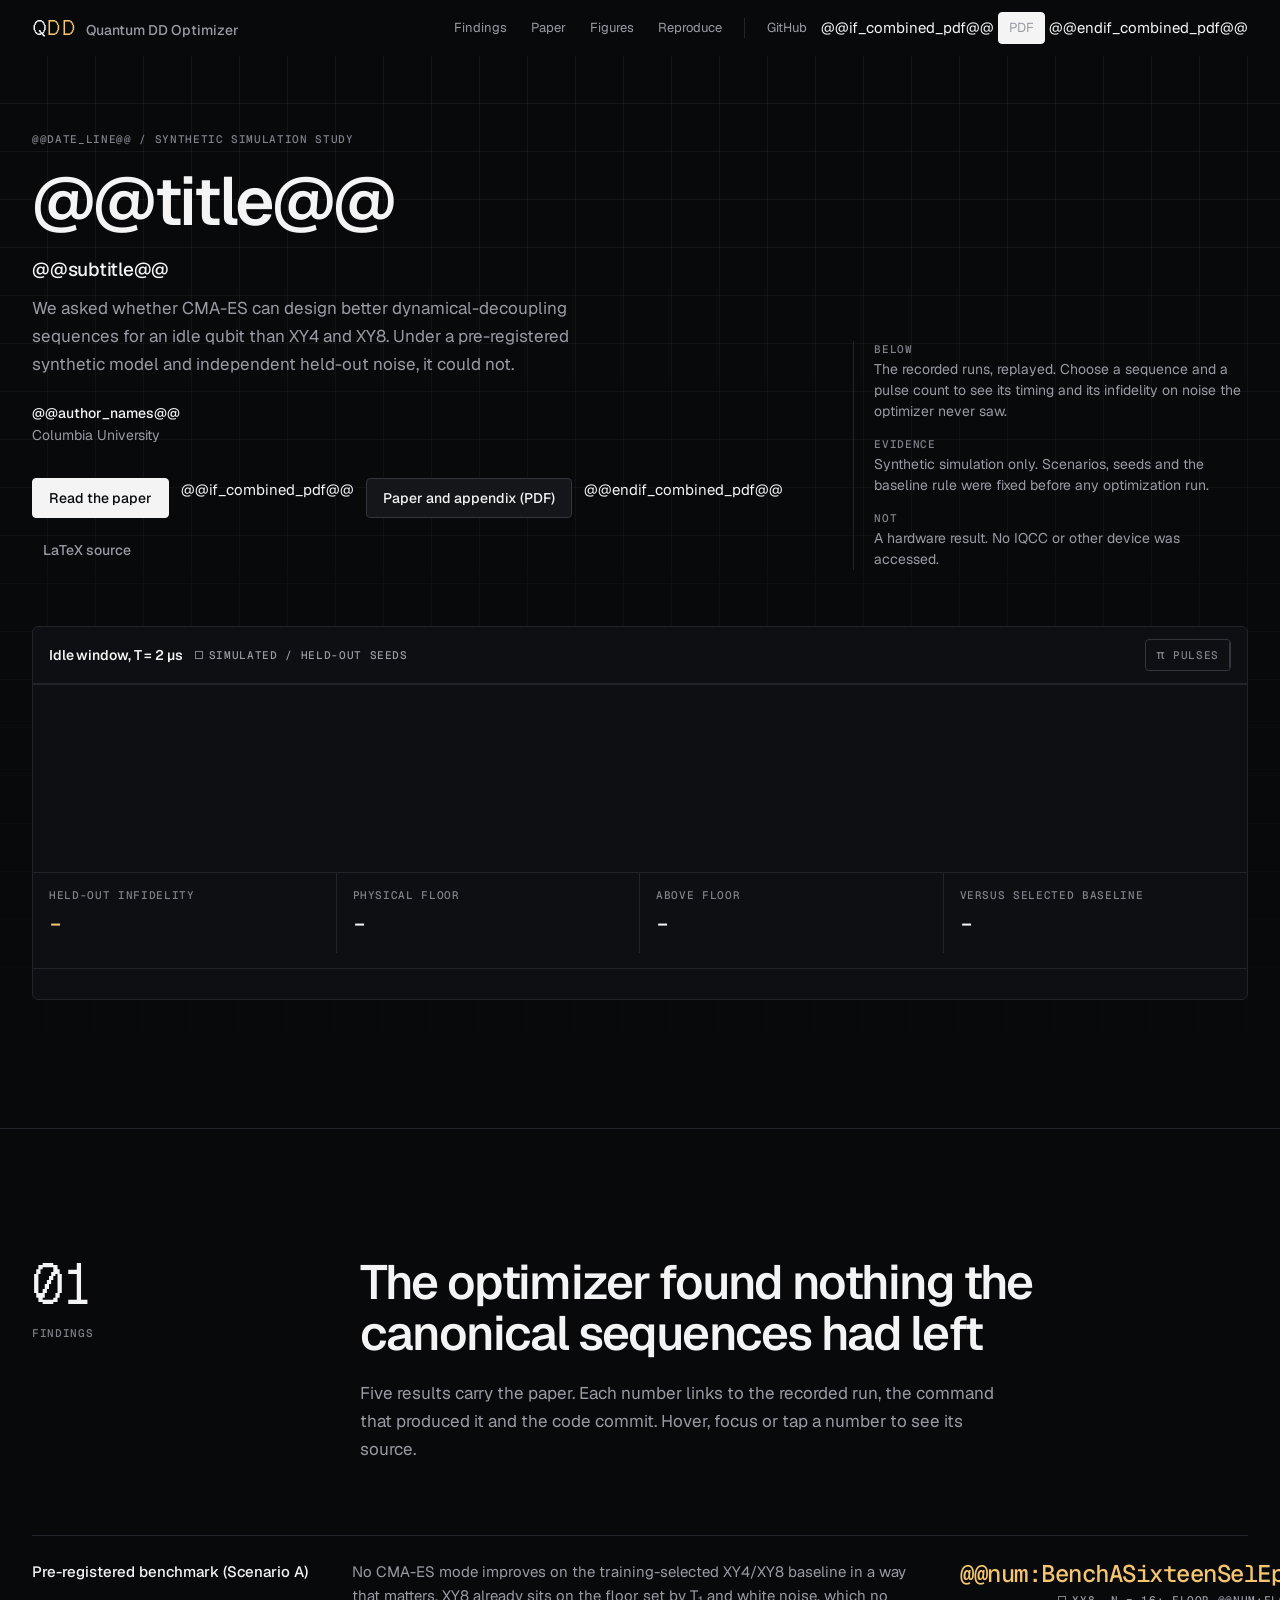
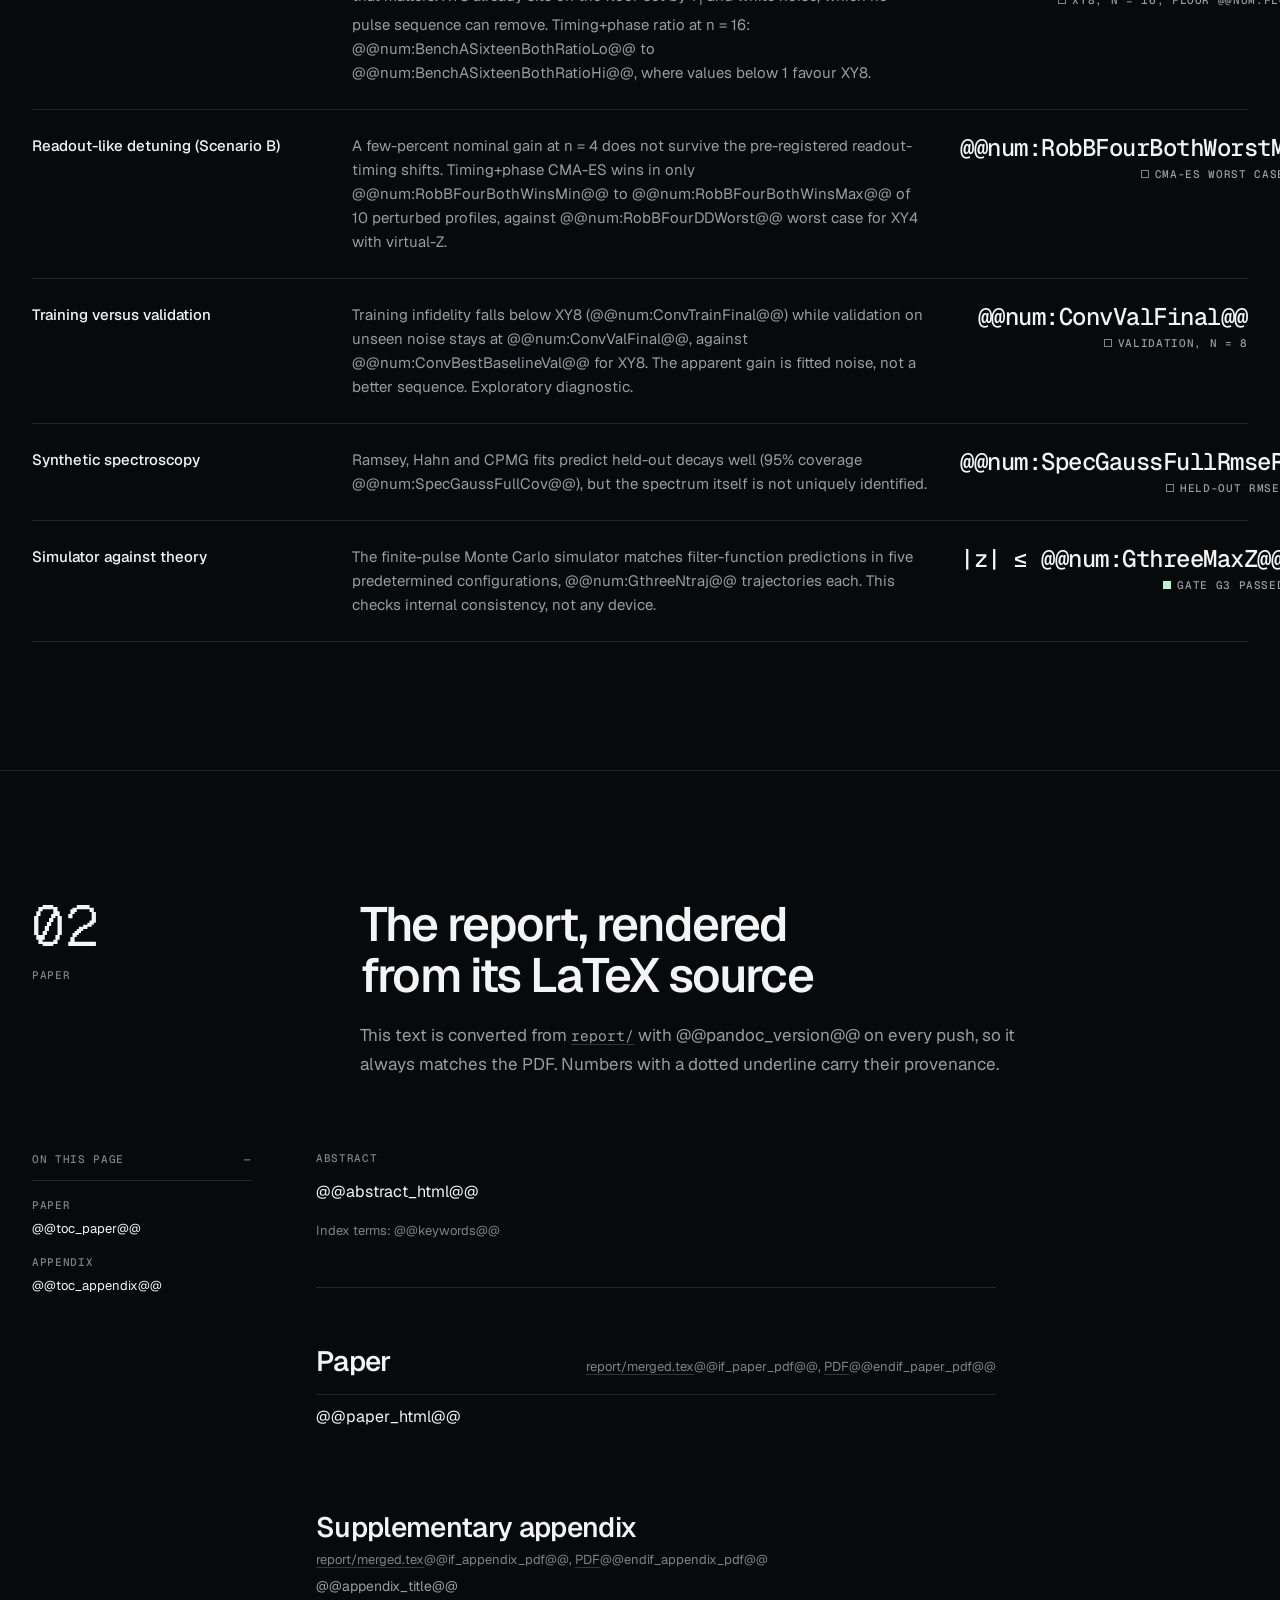
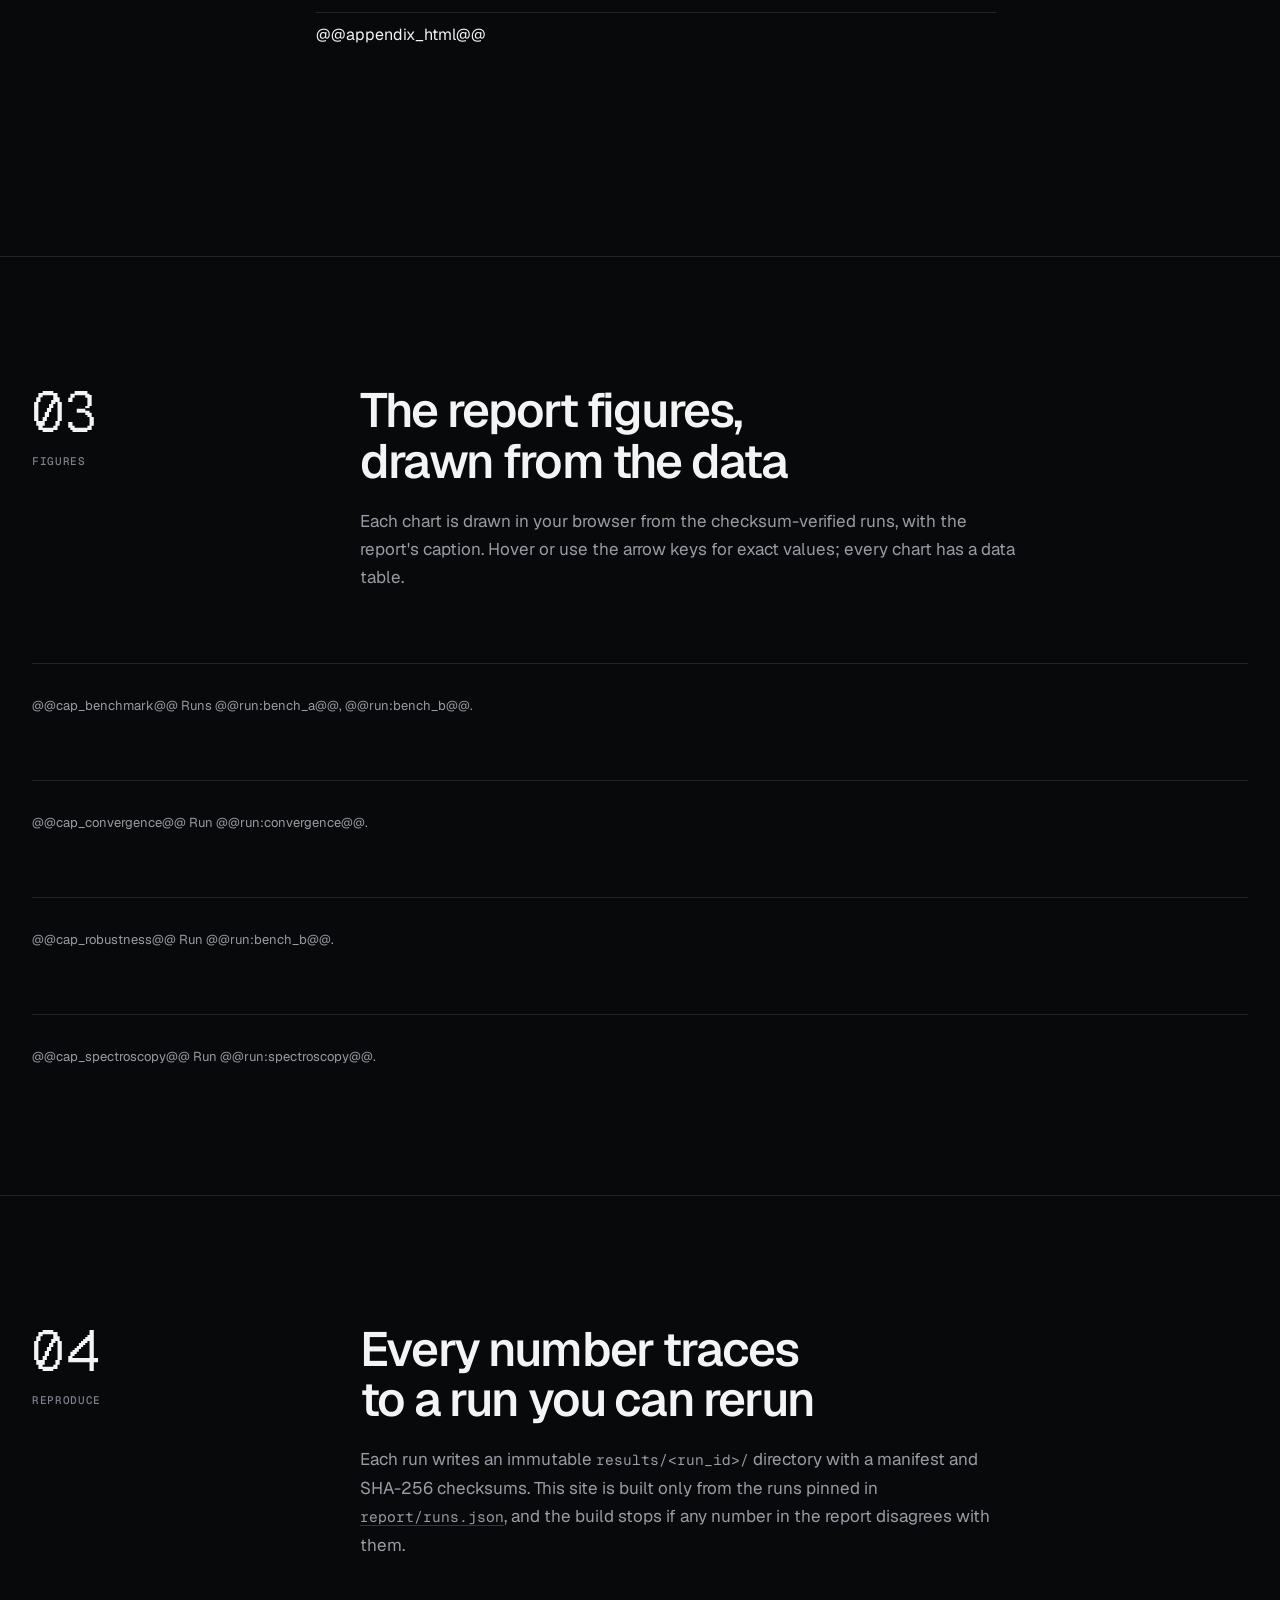
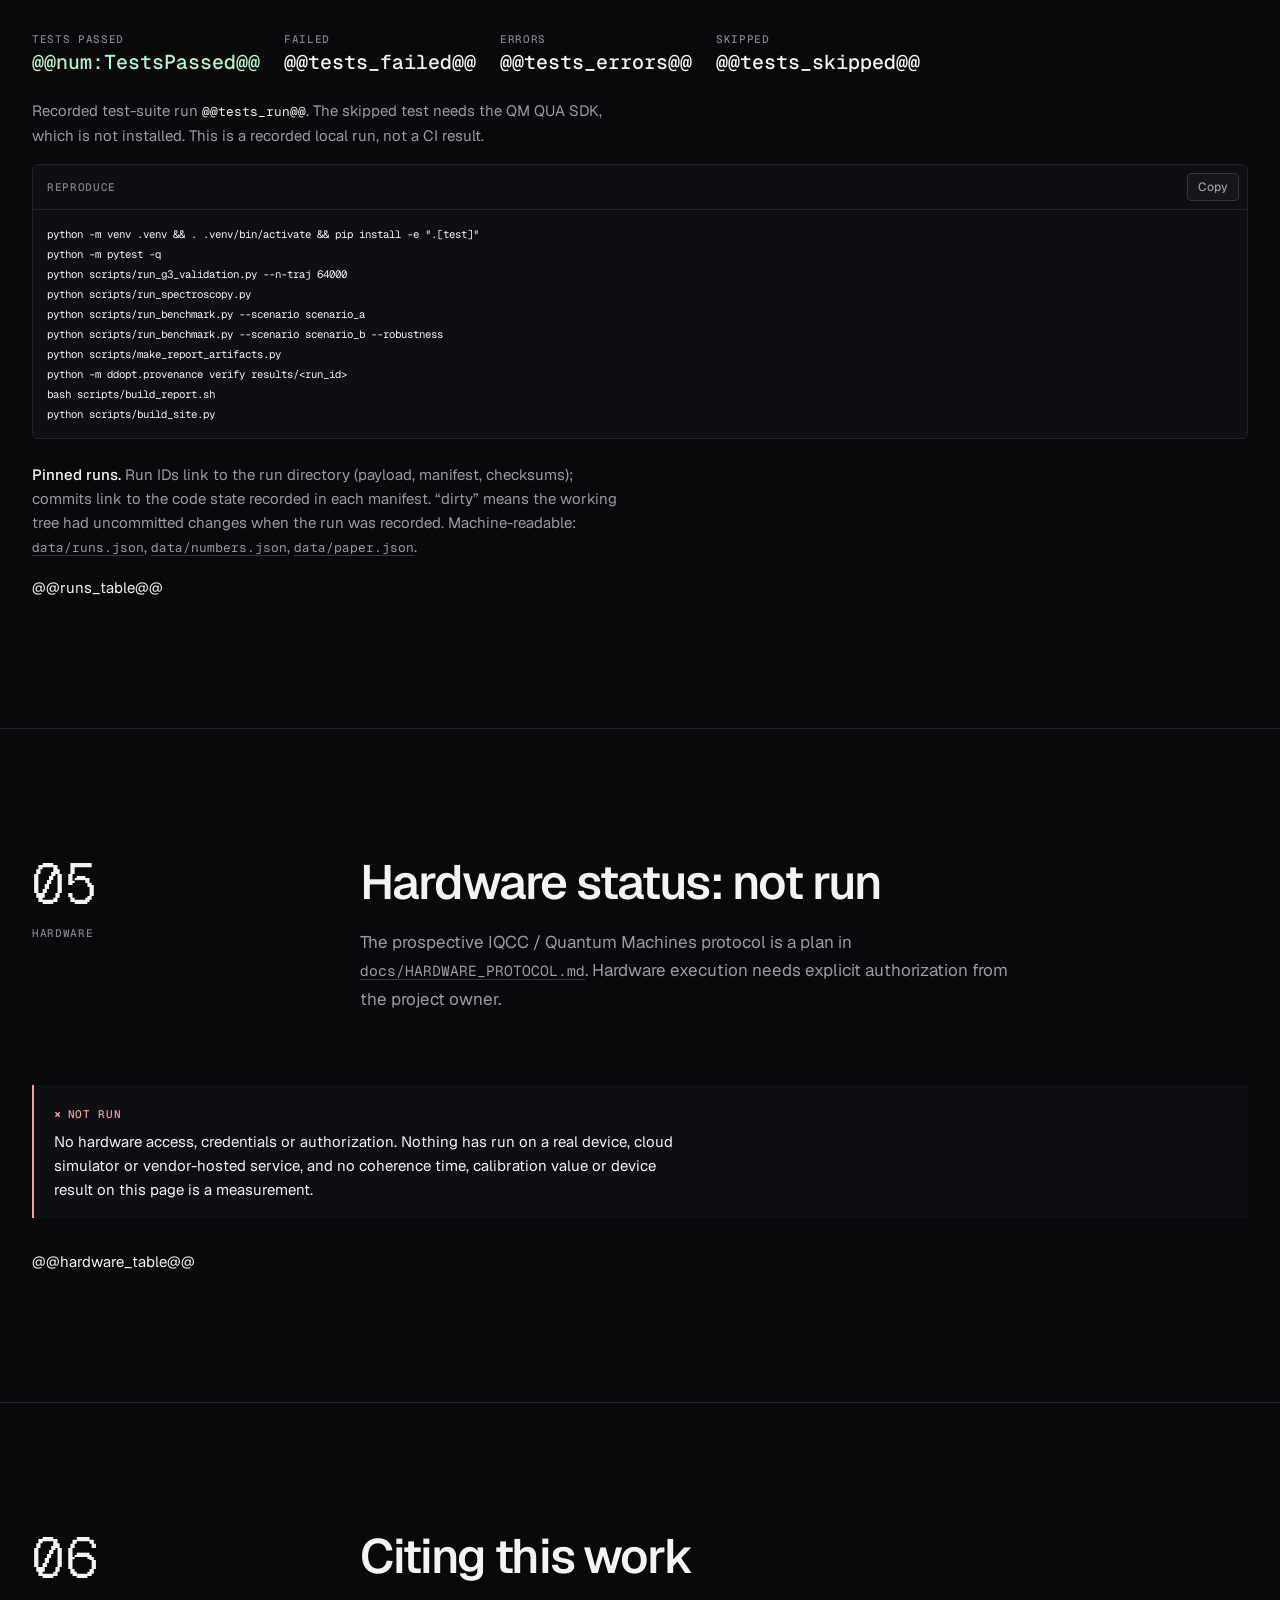
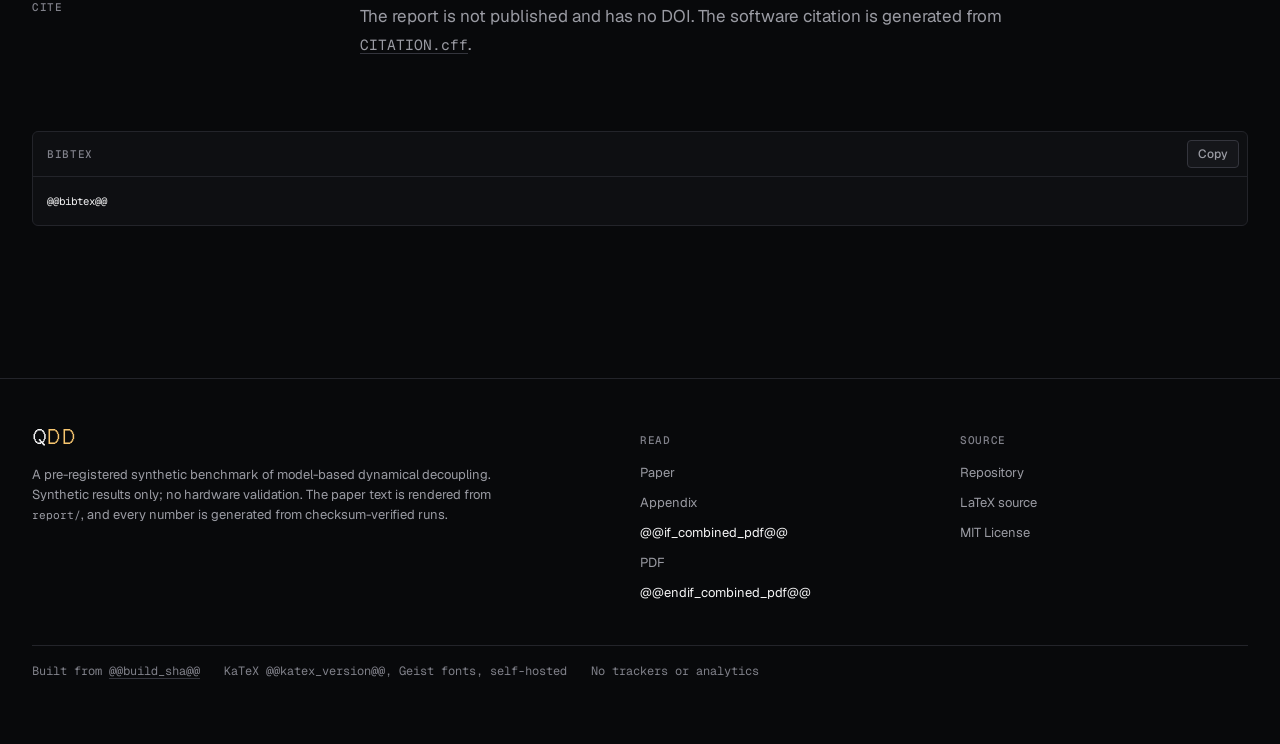
==== commit 1947c963: "site: render the paper from the canonical report/merged.tex Split at \ddoptsupplement, S-numbered su" ====
--- a/site/src/index.html
+++ b/site/src/index.html
@@ -175,7 +175,7 @@
         <section class="part" id="paper-part" aria-labelledby="paper-part-h">
           <header class="part-head">
             <h3 id="paper-part-h">Paper</h3>
-            <p><a href="@@gh:report/main.tex@@">report/main.tex</a>@@if_paper_pdf@@, <a href="paper.pdf">PDF</a>@@endif_paper_pdf@@</p>
+            <p><a href="@@gh:report/merged.tex@@">report/merged.tex</a>@@if_paper_pdf@@, <a href="paper.pdf">PDF</a>@@endif_paper_pdf@@</p>
           </header>
           <div class="rendered">
 @@paper_html@@
@@ -184,7 +184,7 @@
         <section class="part" id="appendix" aria-labelledby="appendix-part-h">
           <header class="part-head">
             <h3 id="appendix-part-h">Supplementary appendix</h3>
-            <p><a href="@@gh:report/appendix.tex@@">report/appendix.tex</a>@@if_appendix_pdf@@, <a href="appendix.pdf">PDF</a>@@endif_appendix_pdf@@</p>
+            <p><a href="@@gh:report/merged.tex@@">report/merged.tex</a>@@if_appendix_pdf@@, <a href="appendix.pdf">PDF</a>@@endif_appendix_pdf@@</p>
             <p class="sub">@@appendix_title@@</p>
           </header>
           <div class="rendered">
@@ -201,7 +201,7 @@
     <header class="sec-head">
       <div class="sec-mark"><span class="n" aria-hidden="true">03</span><span class="label-mono">Figures</span></div>
       <div class="sec-title">
-        <h2 id="figures-title"><span class="sr-only">03. </span>The appendix figures, drawn from the data</h2>
+        <h2 id="figures-title"><span class="sr-only">03. </span>The report figures, drawn from the data</h2>
         <p>Each chart is drawn in your browser from the checksum-verified runs, with the report's caption. Hover or use the arrow keys for exact values; every chart has a data table.</p>
       </div>
     </header>
